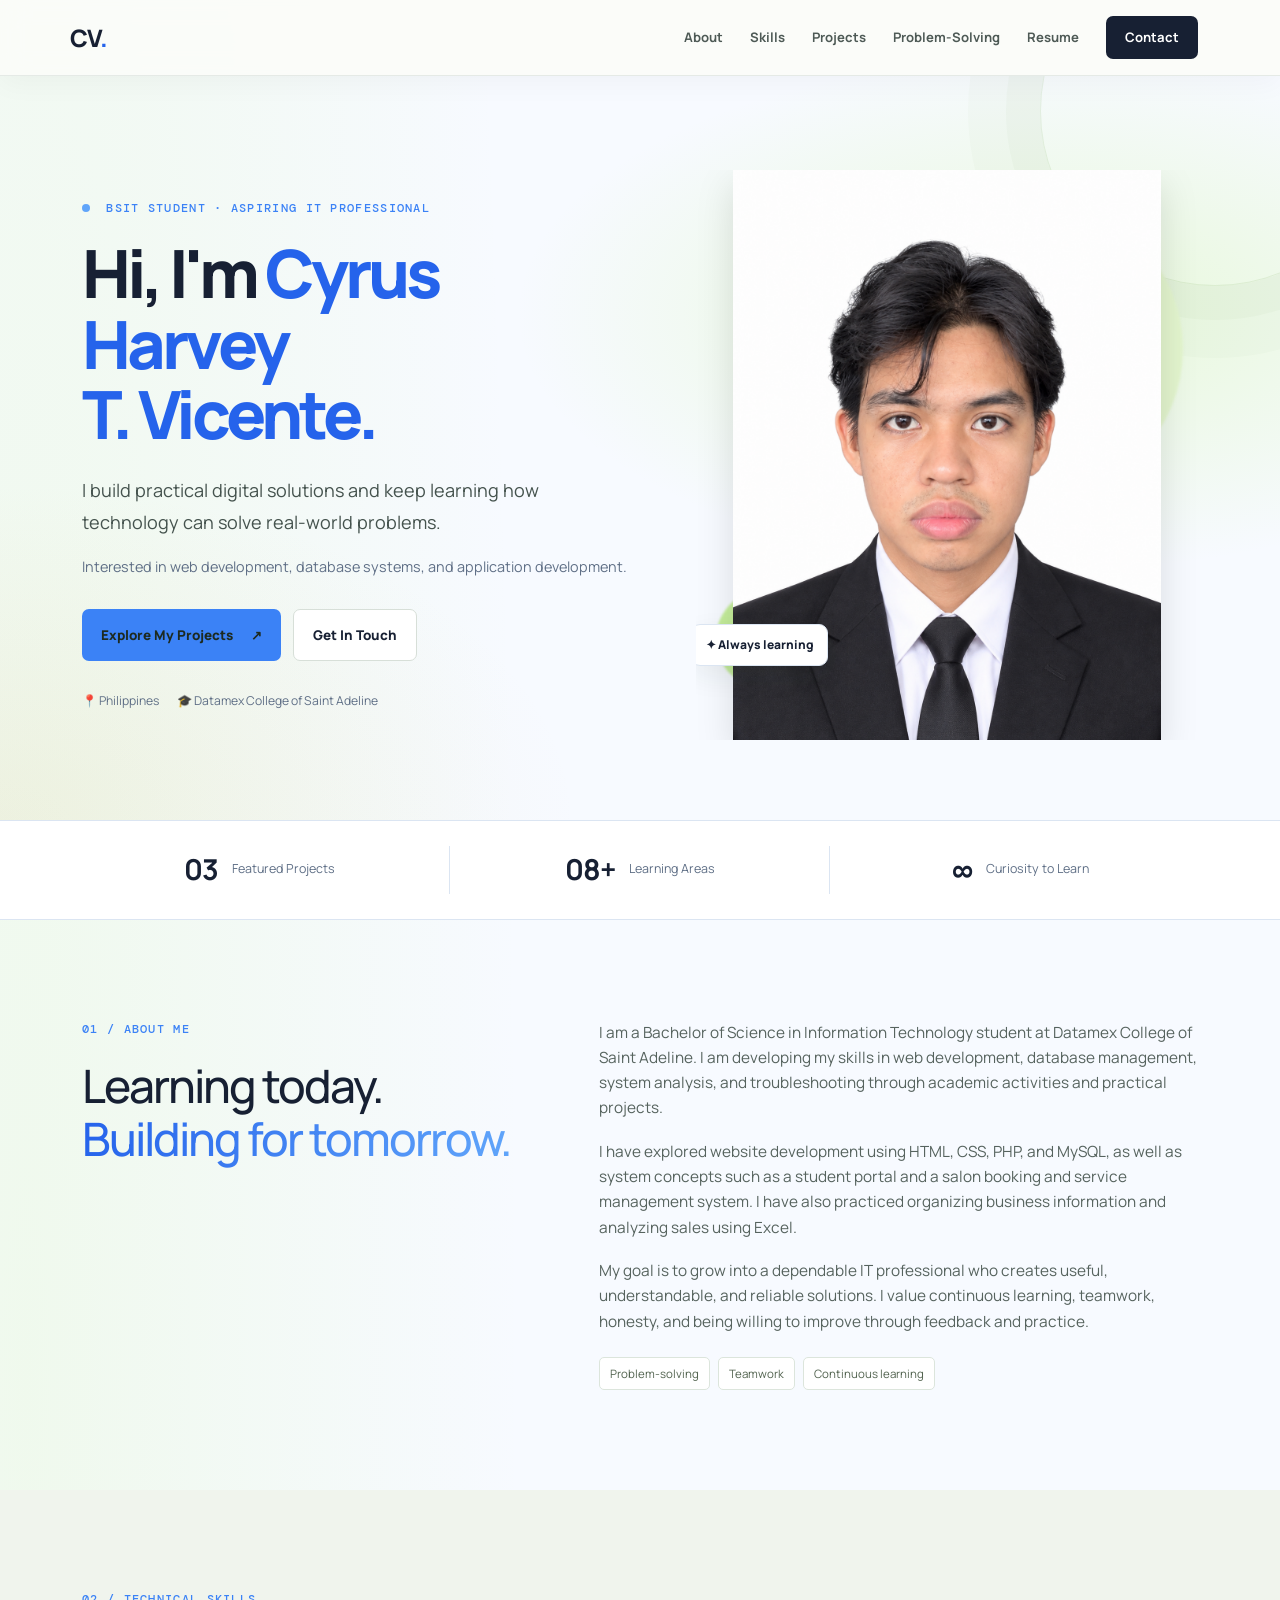
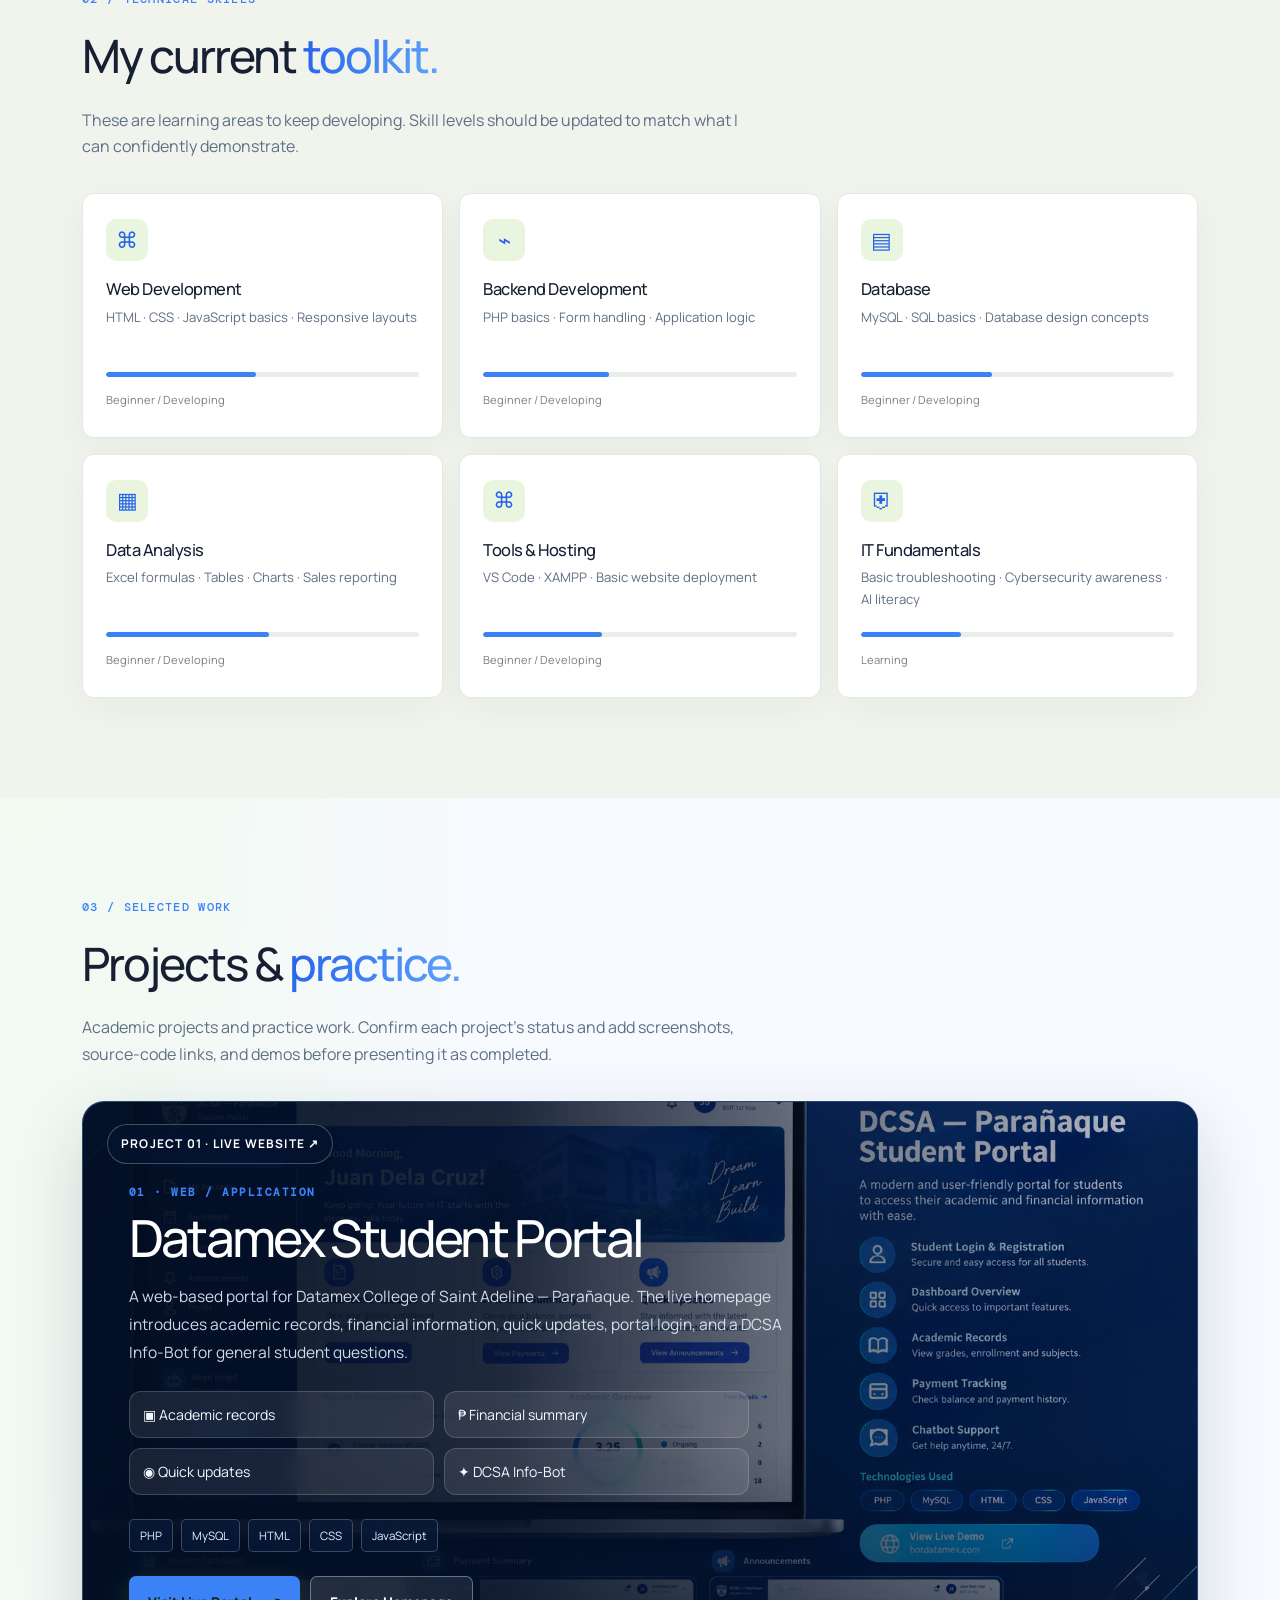
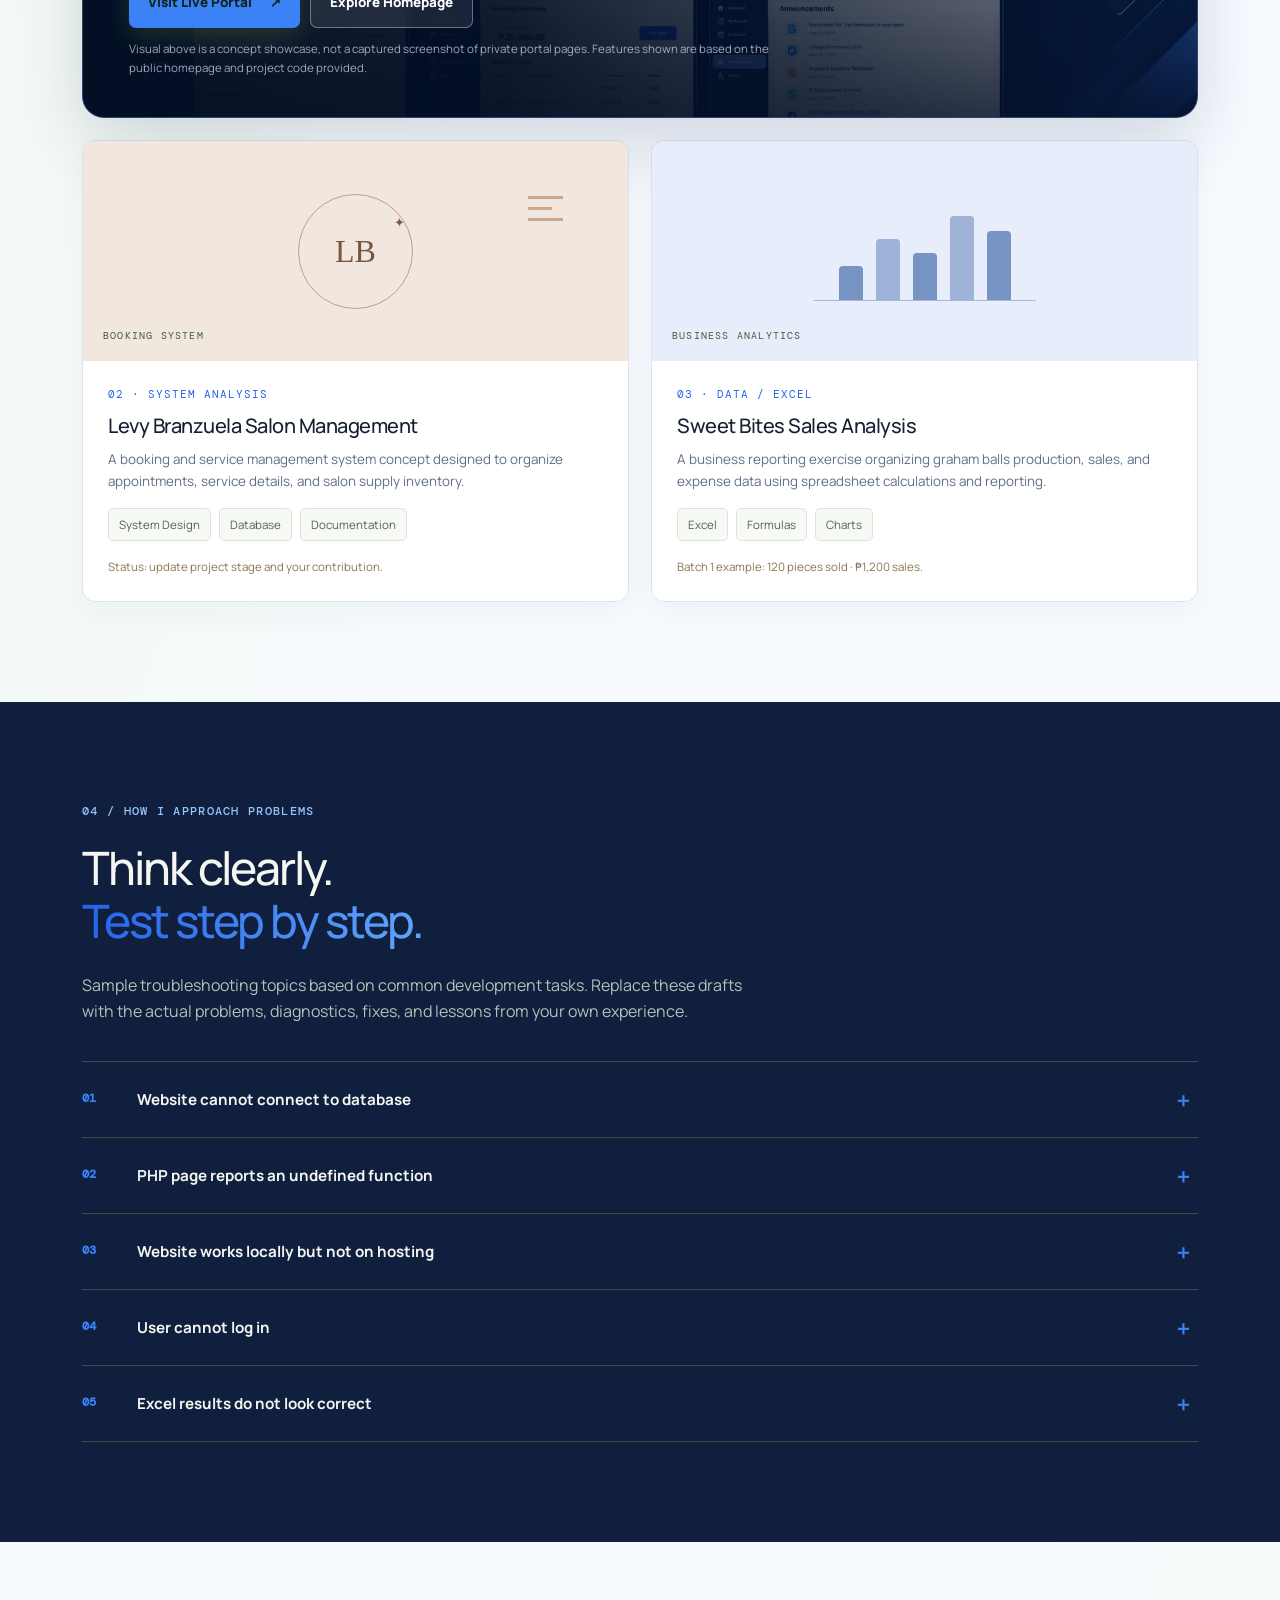
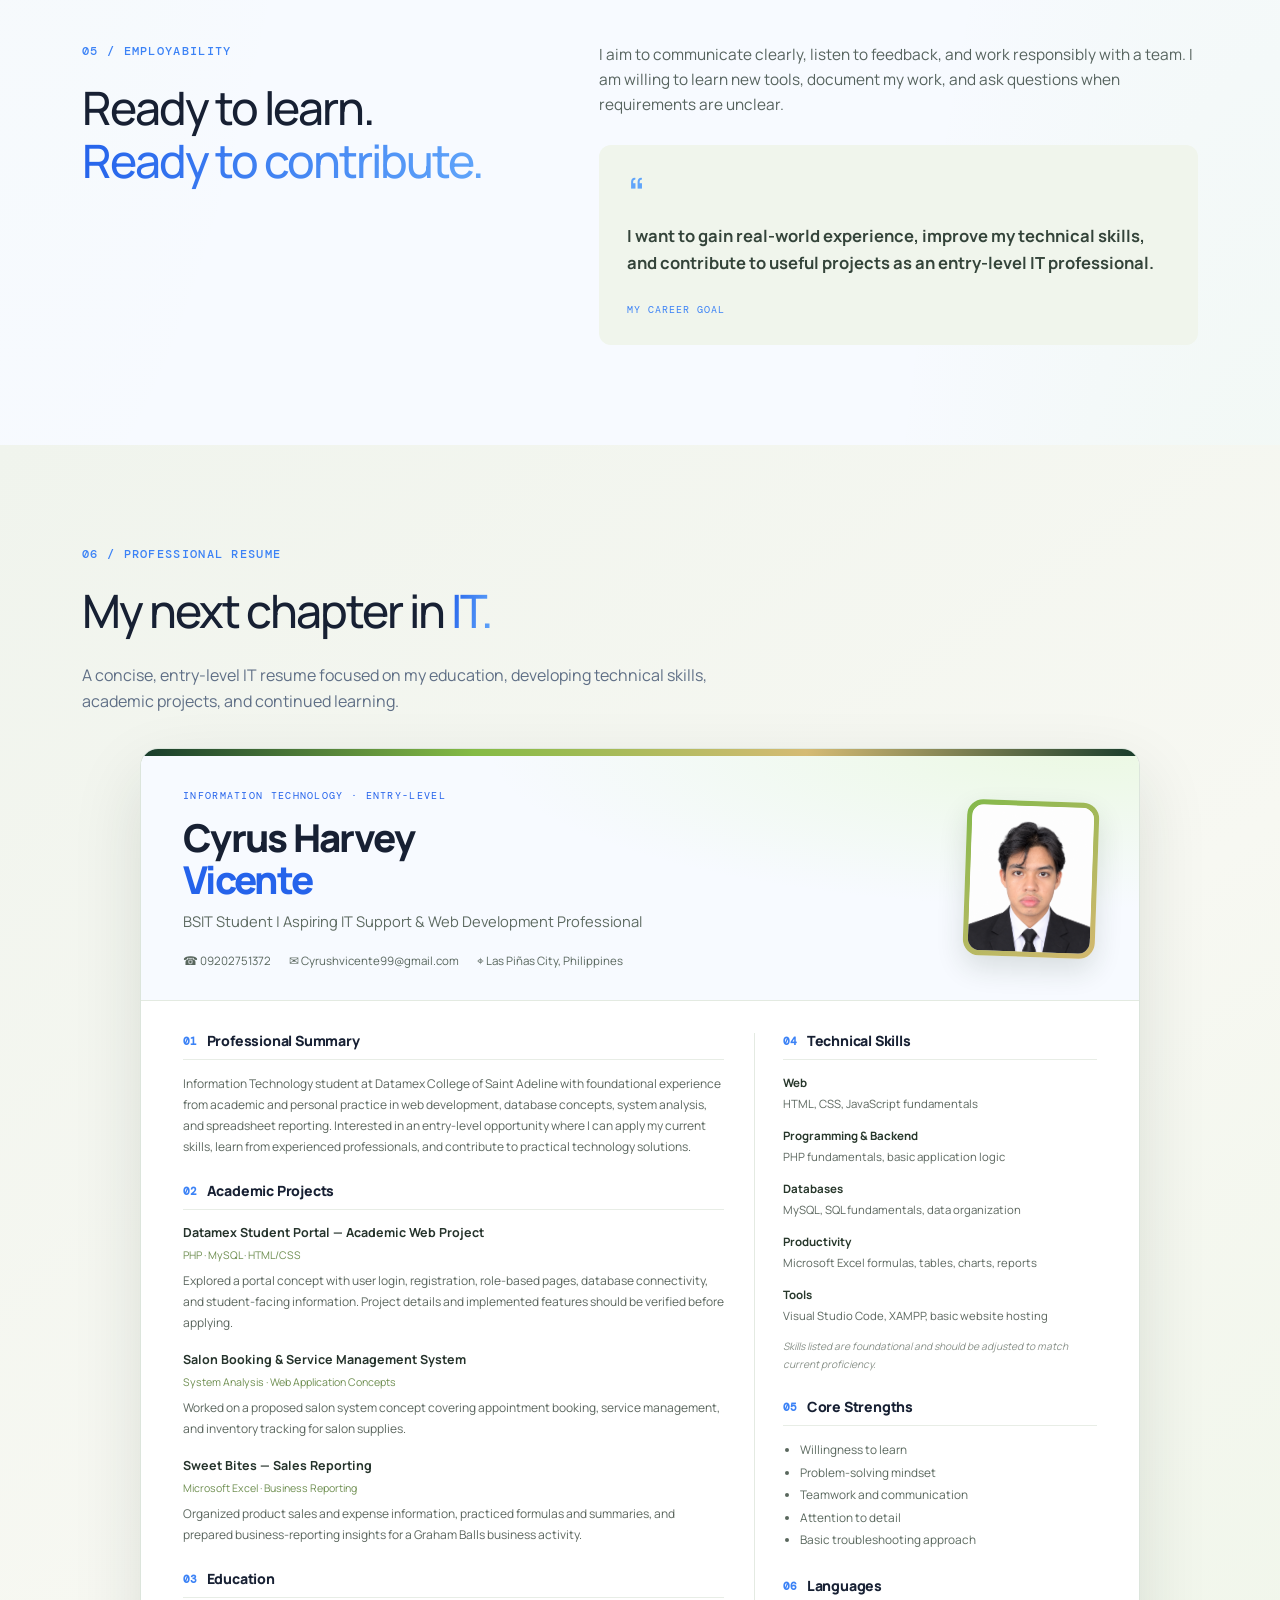
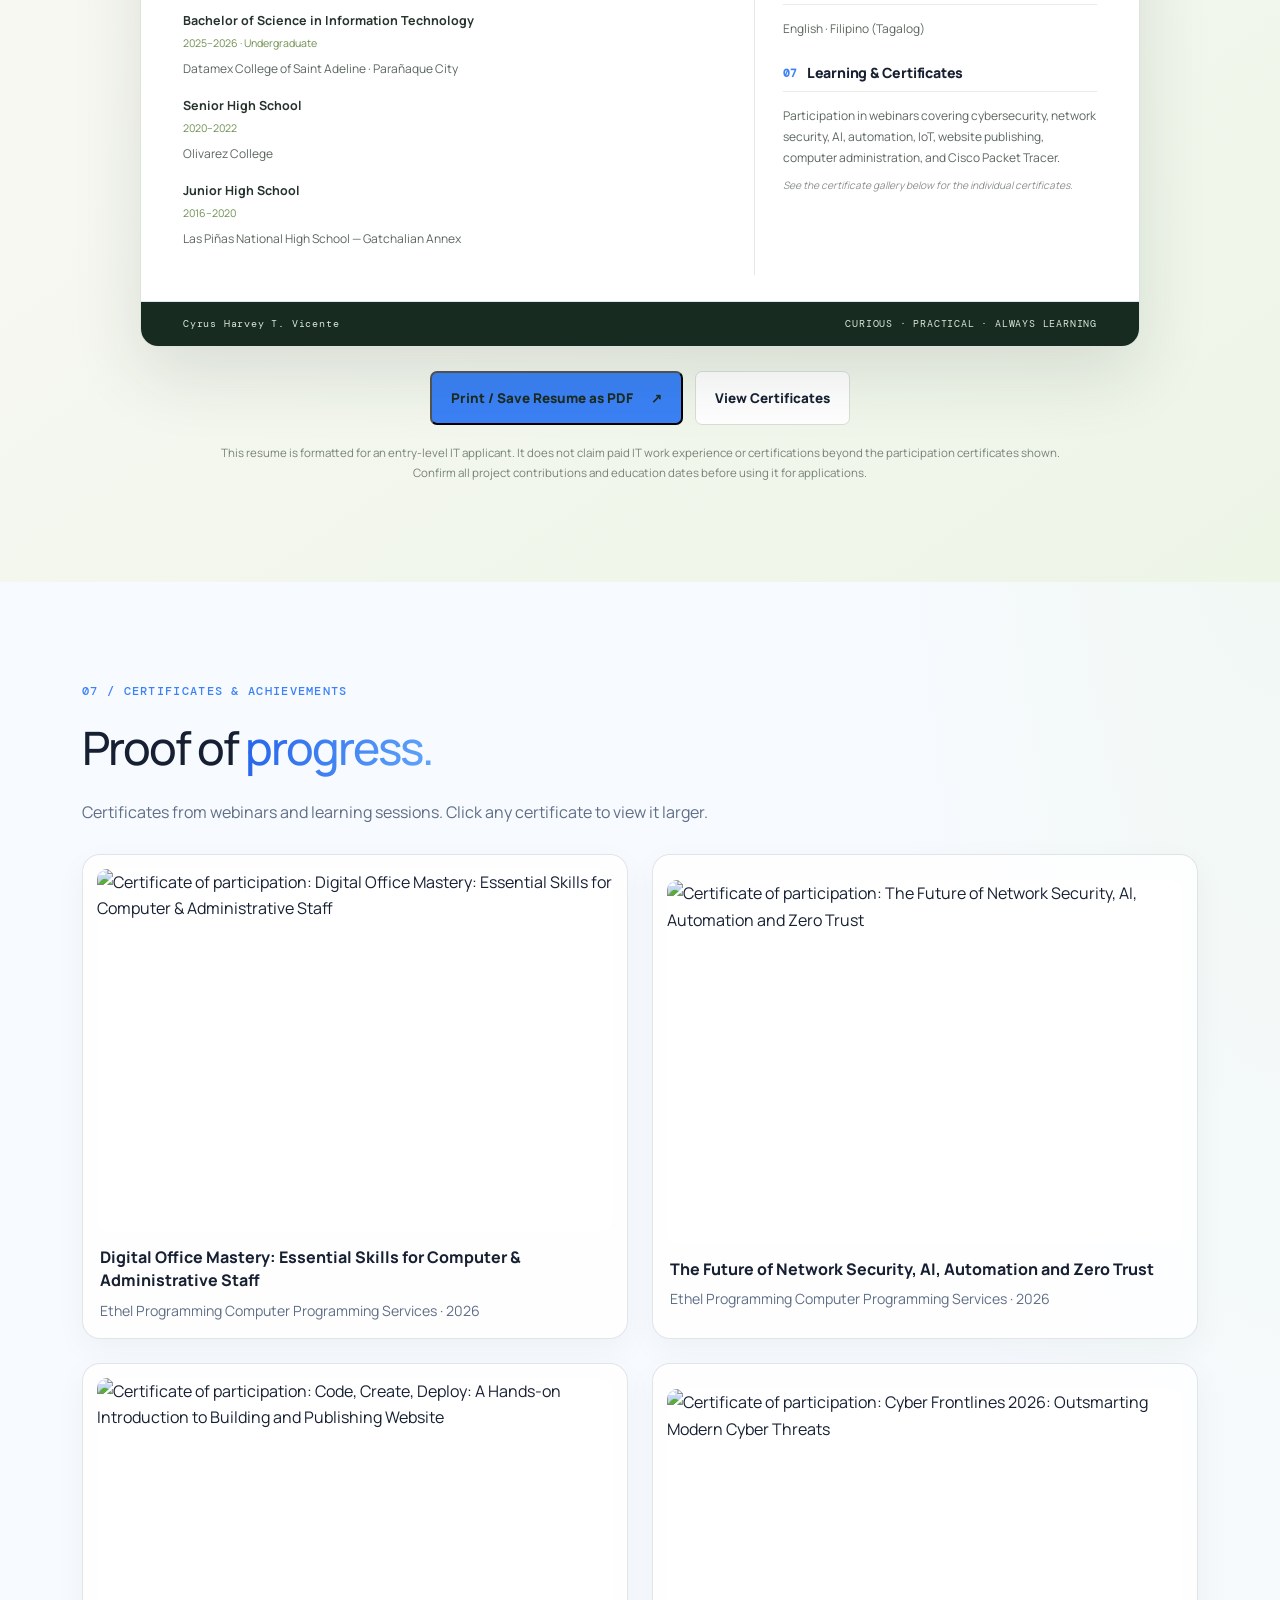
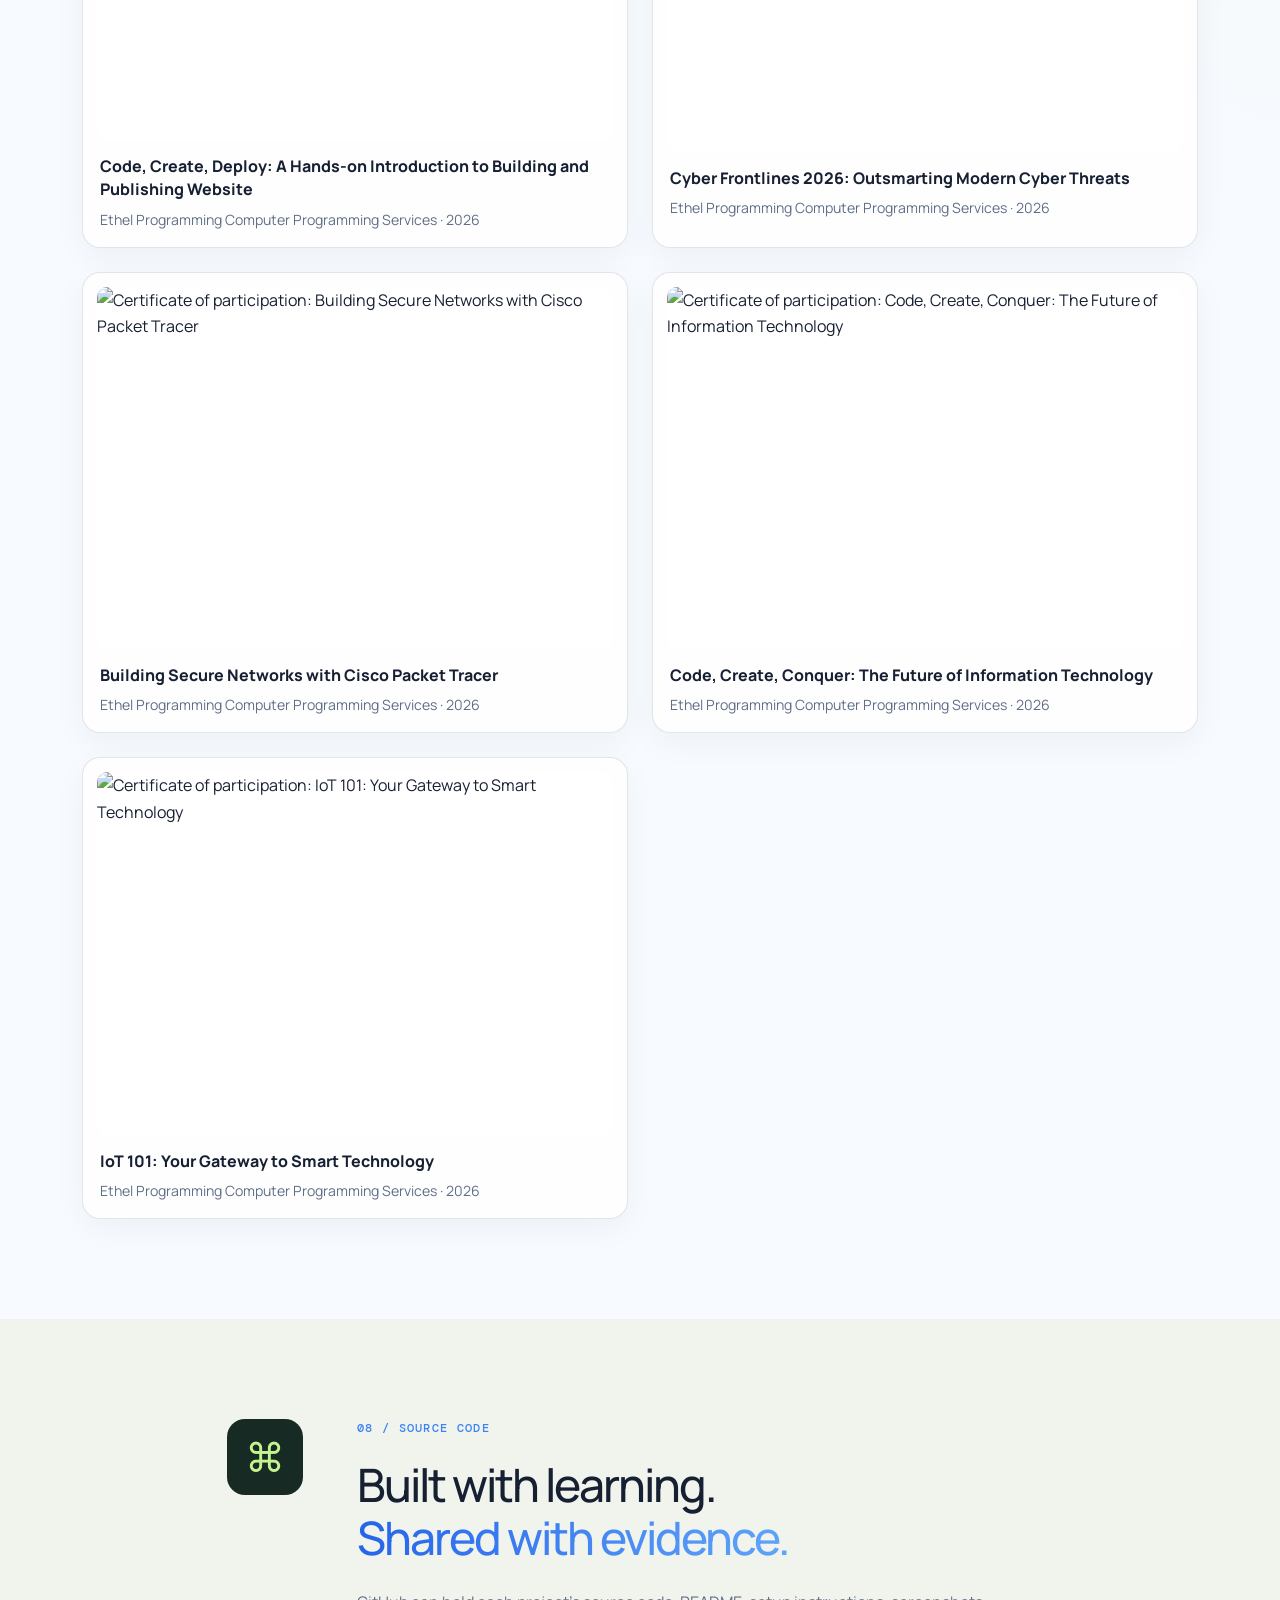
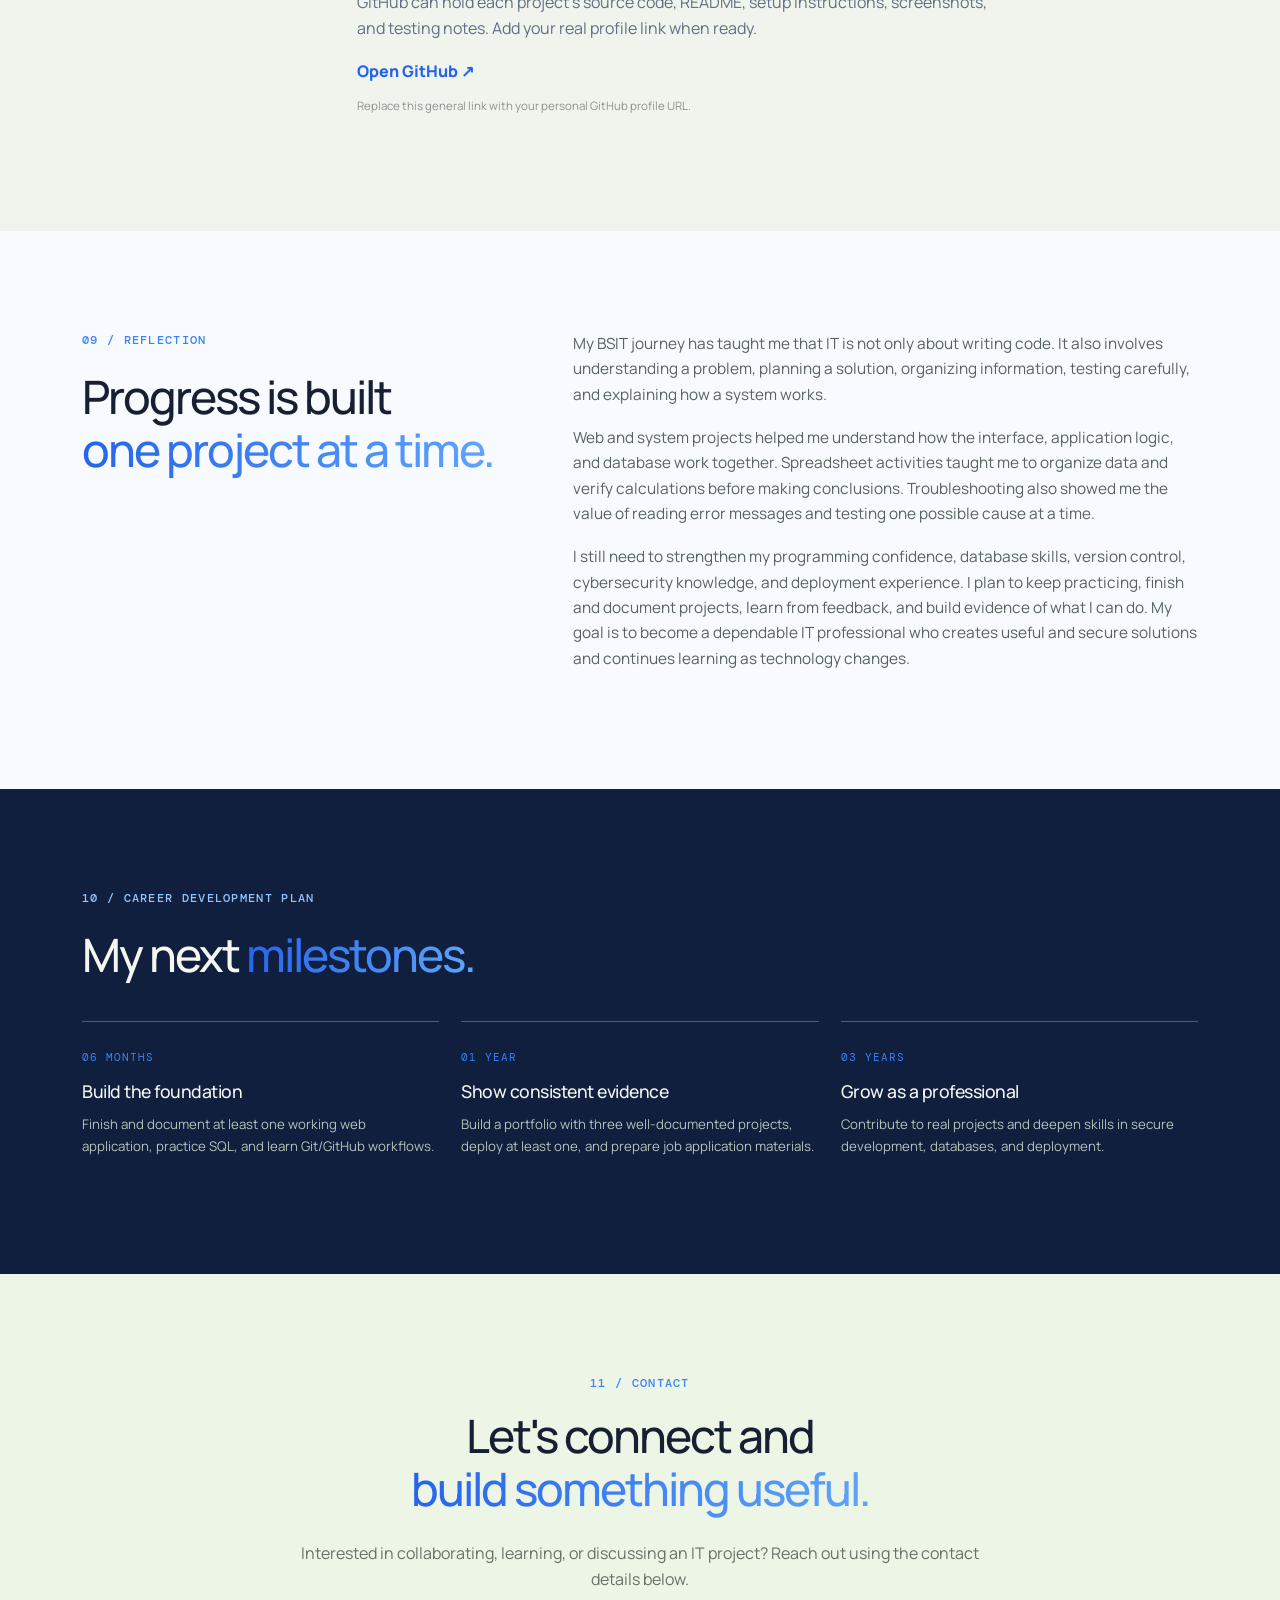
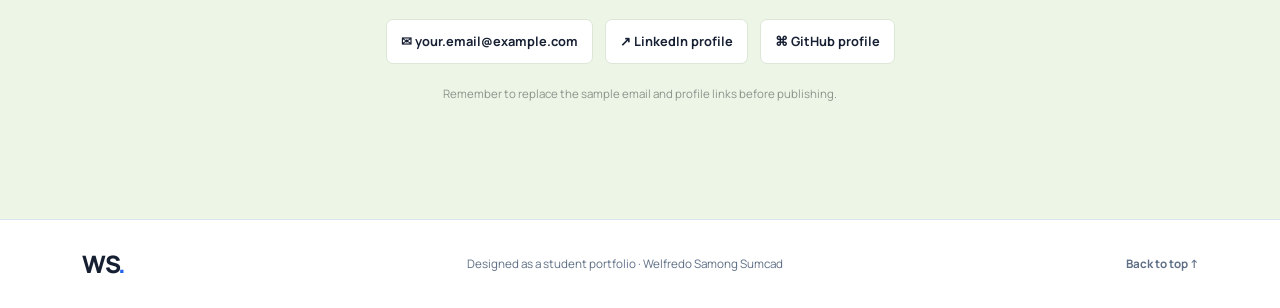
==== index.html @ ed6a7901 "Update index.html" ====
<!DOCTYPE html>
<html lang="en">
<head>
  <meta charset="UTF-8">
  <meta name="viewport" content="width=device-width, initial-scale=1.0">
  <meta name="description" content="Cyrus Harvey T. Vicente — BSIT Industry-Ready Professional Portfolio">
  <title>Cyrus Harvey T. Vicente | BSIT Portfolio</title>
  <link href="https://cdn.jsdelivr.net/npm/bootstrap@5.3.3/dist/css/bootstrap.min.css" rel="stylesheet" integrity="sha384-QWTKZyjpPEjISv5WaRU9OFeRpok6YctnYmDr5pNlyT2bRjXh0JMhjY6hW+ALEwIH" crossorigin="anonymous">
  <link rel="stylesheet" href="style.css">
  <style>
    .hero-art.profile-art { display:flex; align-items:flex-end; justify-content:center; overflow:hidden; }
    .hero-art.profile-art .code-card { display:none; }
    .hero-art.profile-art .profile-photo { position:relative; z-index:1; display:block; width:100%; height:100%; max-height:570px; object-fit:contain; object-position:center bottom; filter:drop-shadow(0 15px 18px rgba(0,0,0,.12)); }
    .hero-art.profile-art .tag-bottom { z-index:2; }
    @media print {
      body * { visibility:hidden !important; }
      #resume, #resume * { visibility:visible !important; }
      #resume { position:absolute; left:0; top:0; width:100%; padding:0 !important; background:white !important; }
      #resume > .container > .eyebrow, #resume > .container > h2, #resume > .container > .section-intro, .resume-actions, .resume-help { display:none !important; }
      .resume-document { border:0 !important; box-shadow:none !important; border-radius:0 !important; }
      .resume-heading, .resume-body { padding:18px 22px !important; }
      .resume-photo-frame { width:112px !important; height:132px !important; }
      .resume-block { break-inside:avoid; }
      @page { size:A4; margin:10mm; }
    }
  </style>

</head>
<body>
  <header class="site-header">
    <nav class="nav container" aria-label="Main navigation">
      <a class="brand" href="#home">CV<span>.</span></a>
      <button class="menu-toggle" id="menuToggle" aria-label="Toggle navigation" aria-expanded="false">☰</button>
      <div class="nav-links" id="navLinks">
        <a href="#about">About</a><a href="#skills">Skills</a><a href="#projects">Projects</a>
        <a href="#problem-solving">Problem-Solving</a><a href="#resume">Resume</a><a href="#contact" class="nav-cta">Contact</a>
      </div>
    </nav>
  </header>

  <main>
    <section class="hero section" id="home">
      <div class="container hero-grid">
        <div class="hero-copy">
          <p class="eyebrow"><span class="status-dot"></span> BSIT STUDENT · ASPIRING IT PROFESSIONAL</p>
          <h1>Hi, I'm <span>Cyrus Harvey<br>T. Vicente.</span></h1>
          <p class="hero-lead">I build practical digital solutions and keep learning how technology can solve real-world problems.</p>
          <p class="hero-note">Interested in web development, database systems, and application development.</p>
          <div class="hero-actions">
            <a class="button primary" href="#projects">Explore My Projects <span>↗</span></a>
            <a class="button secondary" href="#contact">Get In Touch</a>
          </div>
          <div class="hero-meta"><span>📍 Philippines</span><span>🎓 Datamex College of Saint Adeline</span></div>
        </div>
        <div class="hero-art profile-art" aria-label="Photo of Cyrus Harvey T. Vicente">
          <div class="orb orb-one"></div><div class="orb orb-two"></div>
          <img src="Cyrus.png" alt="Cyrus Harvey T. Vicente" class="profile-photo">
          <div class="floating-tag tag-bottom">✦ Always learning</div>
        </div>
      </div>
    </section>

    <section class="quick-stats">
      <div class="container stats-grid">
        <div><strong>03</strong><span>Featured Projects</span></div>
        <div><strong>08+</strong><span>Learning Areas</span></div>
        <div><strong>∞</strong><span>Curiosity to Learn</span></div>
      </div>
    </section>

    <section class="section" id="about">
      <div class="container two-col">
        <div><p class="eyebrow">01 / ABOUT ME</p><h2>Learning today.<br><span>Building for tomorrow.</span></h2></div>
        <div class="prose">
          <p>I am a Bachelor of Science in Information Technology student at Datamex College of Saint Adeline. I am developing my skills in web development, database management, system analysis, and troubleshooting through academic activities and practical projects.</p>
          <p>I have explored website development using HTML, CSS, PHP, and MySQL, as well as system concepts such as a student portal and a salon booking and service management system. I have also practiced organizing business information and analyzing sales using Excel.</p>
          <p>My goal is to grow into a dependable IT professional who creates useful, understandable, and reliable solutions. I value continuous learning, teamwork, honesty, and being willing to improve through feedback and practice.</p>
          <div class="value-tags"><span>Problem-solving</span><span>Teamwork</span><span>Continuous learning</span></div>
        </div>
      </div>
    </section>

    <section class="section section-muted" id="skills">
      <div class="container">
        <p class="eyebrow">02 / TECHNICAL SKILLS</p><h2>My current <span>toolkit.</span></h2>
        <p class="section-intro">These are learning areas to keep developing. Skill levels should be updated to match what I can confidently demonstrate.</p>
        <div class="skills-grid">
          <article class="skill-card"><div class="skill-icon">⌘</div><h3>Web Development</h3><p>HTML · CSS · JavaScript basics · Responsive layouts</p><div class="skill-level"><span style="width:48%"></span></div><small>Beginner / Developing</small></article>
          <article class="skill-card"><div class="skill-icon">⌁</div><h3>Backend Development</h3><p>PHP basics · Form handling · Application logic</p><div class="skill-level"><span style="width:40%"></span></div><small>Beginner / Developing</small></article>
          <article class="skill-card"><div class="skill-icon">▤</div><h3>Database</h3><p>MySQL · SQL basics · Database design concepts</p><div class="skill-level"><span style="width:42%"></span></div><small>Beginner / Developing</small></article>
          <article class="skill-card"><div class="skill-icon">▦</div><h3>Data Analysis</h3><p>Excel formulas · Tables · Charts · Sales reporting</p><div class="skill-level"><span style="width:52%"></span></div><small>Beginner / Developing</small></article>
          <article class="skill-card"><div class="skill-icon">⌘</div><h3>Tools & Hosting</h3><p>VS Code · XAMPP · Basic website deployment</p><div class="skill-level"><span style="width:38%"></span></div><small>Beginner / Developing</small></article>
          <article class="skill-card"><div class="skill-icon">⛨</div><h3>IT Fundamentals</h3><p>Basic troubleshooting · Cybersecurity awareness · AI literacy</p><div class="skill-level"><span style="width:32%"></span></div><small>Learning</small></article>
        </div>
      </div>
    </section>

    <section class="section" id="projects">
      <div class="container">
        <p class="eyebrow">03 / SELECTED WORK</p><h2>Projects & <span>practice.</span></h2>
        <p class="section-intro">Academic projects and practice work. Confirm each project's status and add screenshots, source-code links, and demos before presenting it as completed.</p>
        <div class="projects-grid">
          <article class="project-card project-featured project-portal-showcase">
            <a class="portal-showcase-image" href="https://botdatamex.com/" target="_blank" rel="noopener" aria-label="Open the live Datamex student portal"><img src="student-portal-showcase.png" alt="Illustrative visual showcase of the DCSA Parañaque Student Portal dashboard and its academic, financial, announcement, and chatbot features"><span class="portal-image-badge">PROJECT 01 · LIVE WEBSITE ↗</span></a>
            <div class="project-content"><div class="project-type">01 · WEB / APPLICATION</div><h3>Datamex Student Portal</h3><p>A web-based portal for Datamex College of Saint Adeline — Parañaque. The live homepage introduces academic records, financial information, quick updates, portal login, and a DCSA Info-Bot for general student questions.</p><div class="portal-feature-list"><span>▣ Academic records</span><span>₱ Financial summary</span><span>◉ Quick updates</span><span>✦ DCSA Info-Bot</span></div><div class="tech-tags"><span>PHP</span><span>MySQL</span><span>HTML</span><span>CSS</span><span>JavaScript</span></div><div class="portal-actions"><a class="button primary" href="https://botdatamex.com/">Visit Live Portal <span>↗</span></a><a class="button secondary" href="https://botdatamex.com/" target="_blank" rel="noopener">Explore Homepage</a></div><p class="project-status">Visual above is a concept showcase, not a captured screenshot of private portal pages. Features shown are based on the public homepage and project code provided.</p></div>
          </article>
          <article class="project-card">
            <div class="project-visual visual-salon"><div class="salon-circle">LB<span>✦</span></div><div class="salon-lines"><i></i><i></i><i></i></div><span class="visual-label">BOOKING SYSTEM</span></div>
            <div class="project-content"><div class="project-type">02 · SYSTEM ANALYSIS</div><h3>Levy Branzuela Salon Management</h3><p>A booking and service management system concept designed to organize appointments, service details, and salon supply inventory.</p><div class="tech-tags"><span>System Design</span><span>Database</span><span>Documentation</span></div><p class="project-status">Status: update project stage and your contribution.</p></div>
          </article>
          <article class="project-card">
            <div class="project-visual visual-sales"><div class="chart-bars"><i style="height:35%"></i><i style="height:62%"></i><i style="height:48%"></i><i style="height:85%"></i><i style="height:70%"></i></div><span class="visual-label">BUSINESS ANALYTICS</span></div>
            <div class="project-content"><div class="project-type">03 · DATA / EXCEL</div><h3>Sweet Bites Sales Analysis</h3><p>A business reporting exercise organizing graham balls production, sales, and expense data using spreadsheet calculations and reporting.</p><div class="tech-tags"><span>Excel</span><span>Formulas</span><span>Charts</span></div><p class="project-status">Batch 1 example: 120 pieces sold · ₱1,200 sales.</p></div>
          </article>
        </div>
      </div>
    </section>

    <section class="section section-dark" id="problem-solving">
      <div class="container">
        <p class="eyebrow">04 / HOW I APPROACH PROBLEMS</p><h2>Think clearly.<br><span>Test step by step.</span></h2>
        <p class="section-intro">Sample troubleshooting topics based on common development tasks. Replace these drafts with the actual problems, diagnostics, fixes, and lessons from your own experience.</p>
        <div class="cases">
          <details><summary><span>01</span> Website cannot connect to database <b>＋</b></summary><div class="case-body"><p><strong>Possible causes:</strong> MySQL service is stopped or connection details are incorrect.</p><p><strong>Diagnostic approach:</strong> Check service status, database name, credentials, host, and error logs.</p><p><strong>Lesson:</strong> Verify configuration and test the connection before changing unrelated code.</p></div></details>
          <details><summary><span>02</span> PHP page reports an undefined function <b>＋</b></summary><div class="case-body"><p><strong>Possible causes:</strong> Missing function definition, incorrect spelling, or an include file that was not loaded.</p><p><strong>Diagnostic approach:</strong> Search for the function and inspect include/require paths and load order.</p><p><strong>Lesson:</strong> Read the error carefully and isolate the smallest failing part.</p></div></details>
          <details><summary><span>03</span> Website works locally but not on hosting <b>＋</b></summary><div class="case-body"><p><strong>Possible causes:</strong> File paths, case-sensitive filenames, missing files, or hosting database settings.</p><p><strong>Diagnostic approach:</strong> Compare local and hosted configuration and inspect available error logs.</p><p><strong>Lesson:</strong> Test the deployed version and document configuration differences.</p></div></details>
          <details><summary><span>04</span> User cannot log in <b>＋</b></summary><div class="case-body"><p><strong>Possible causes:</strong> Validation errors, incorrect credentials, or an authentication/database issue.</p><p><strong>Diagnostic approach:</strong> Test valid and invalid inputs and review server-side validation without exposing passwords.</p><p><strong>Lesson:</strong> Authentication must be tested securely, not just visually.</p></div></details>
          <details><summary><span>05</span> Excel results do not look correct <b>＋</b></summary><div class="case-body"><p><strong>Possible causes:</strong> Incorrect formula ranges, duplicate rows, or numbers stored as text.</p><p><strong>Diagnostic approach:</strong> Inspect the data, verify formula ranges, and compare sample results manually.</p><p><strong>Lesson:</strong> Clean data and independently verify important calculations.</p></div></details>
        </div>
      </div>
    </section>

    <section class="section" id="employability">
      <div class="container two-col">
        <div><p class="eyebrow">05 / EMPLOYABILITY</p><h2>Ready to learn.<br><span>Ready to contribute.</span></h2></div>
        <div class="prose"><p>I aim to communicate clearly, listen to feedback, and work responsibly with a team. I am willing to learn new tools, document my work, and ask questions when requirements are unclear.</p><div class="interview-card"><span class="quote-mark">“</span><p>I want to gain real-world experience, improve my technical skills, and contribute to useful projects as an entry-level IT professional.</p><small>MY CAREER GOAL</small></div></div>
      </div>
    </section>

    <section class="section section-muted resume-section" id="resume">
      <div class="container">
        <p class="eyebrow">06 / PROFESSIONAL RESUME</p>
        <h2>My next chapter in <span>IT.</span></h2>
        <p class="section-intro">A concise, entry-level IT resume focused on my education, developing technical skills, academic projects, and continued learning.</p>
        <article class="resume-document">
          <header class="resume-heading">
            <div class="resume-identity">
              <p class="resume-kicker">INFORMATION TECHNOLOGY · ENTRY-LEVEL</p>
              <h3>Cyrus Harvey <span>Vicente</span></h3>
              <p class="resume-role">BSIT Student | Aspiring IT Support & Web Development Professional</p>
              <div class="resume-contact"><span>☎ 09202751372</span><span>✉ Cyrushvicente99@gmail.com</span><span>⌖ Las Piñas City, Philippines</span></div>
            </div>
            <div class="resume-photo-frame"><img src="Cyrus.png" alt="Professional portrait of Cyrus Harvey T. Vicente"></div>
          </header>
          <div class="resume-body">
            <div class="resume-main-column">
              <section class="resume-block"><h4><span>01</span> Professional Summary</h4><p>Information Technology student at Datamex College of Saint Adeline with foundational experience from academic and personal practice in web development, database concepts, system analysis, and spreadsheet reporting. Interested in an entry-level opportunity where I can apply my current skills, learn from experienced professionals, and contribute to practical technology solutions.</p></section>
              <section class="resume-block"><h4><span>02</span> Academic Projects</h4>
                <div class="resume-item"><div class="resume-item-top"><strong>Datamex Student Portal — Academic Web Project</strong><small>PHP · MySQL · HTML/CSS</small></div><p>Explored a portal concept with user login, registration, role-based pages, database connectivity, and student-facing information. Project details and implemented features should be verified before applying.</p></div>
                <div class="resume-item"><div class="resume-item-top"><strong>Salon Booking & Service Management System</strong><small>System Analysis · Web Application Concepts</small></div><p>Worked on a proposed salon system concept covering appointment booking, service management, and inventory tracking for salon supplies.</p></div>
                <div class="resume-item"><div class="resume-item-top"><strong>Sweet Bites — Sales Reporting</strong><small>Microsoft Excel · Business Reporting</small></div><p>Organized product sales and expense information, practiced formulas and summaries, and prepared business-reporting insights for a Graham Balls business activity.</p></div>
              </section>
              <section class="resume-block"><h4><span>03</span> Education</h4>
                <div class="resume-item"><div class="resume-item-top"><strong>Bachelor of Science in Information Technology</strong><small>2025–2026 · Undergraduate</small></div><p>Datamex College of Saint Adeline · Parañaque City</p></div>
                <div class="resume-item"><div class="resume-item-top"><strong>Senior High School</strong><small>2020–2022</small></div><p>Olivarez College</p></div>
                <div class="resume-item"><div class="resume-item-top"><strong>Junior High School</strong><small>2016–2020</small></div><p>Las Piñas National High School — Gatchalian Annex</p></div>
              </section>
            </div>
            <aside class="resume-side-column">
              <section class="resume-block"><h4><span>04</span> Technical Skills</h4><div class="resume-skill"><strong>Web</strong><p>HTML, CSS, JavaScript fundamentals</p></div><div class="resume-skill"><strong>Programming & Backend</strong><p>PHP fundamentals, basic application logic</p></div><div class="resume-skill"><strong>Databases</strong><p>MySQL, SQL fundamentals, data organization</p></div><div class="resume-skill"><strong>Productivity</strong><p>Microsoft Excel formulas, tables, charts, reports</p></div><div class="resume-skill"><strong>Tools</strong><p>Visual Studio Code, XAMPP, basic website hosting</p></div><p class="resume-disclaimer">Skills listed are foundational and should be adjusted to match current proficiency.</p></section>
              <section class="resume-block"><h4><span>05</span> Core Strengths</h4><ul class="resume-list-bullets"><li>Willingness to learn</li><li>Problem-solving mindset</li><li>Teamwork and communication</li><li>Attention to detail</li><li>Basic troubleshooting approach</li></ul></section>
              <section class="resume-block"><h4><span>06</span> Languages</h4><p>English · Filipino (Tagalog)</p></section>
              <section class="resume-block"><h4><span>07</span> Learning & Certificates</h4><p>Participation in webinars covering cybersecurity, network security, AI, automation, IoT, website publishing, computer administration, and Cisco Packet Tracer.</p><p class="resume-disclaimer">See the certificate gallery below for the individual certificates.</p></section>
            </aside>
          </div>
          <footer class="resume-footer"><span>Cyrus Harvey T. Vicente</span><span>CURIOUS · PRACTICAL · ALWAYS LEARNING</span></footer>
        </article>
        <div class="resume-actions"><button class="button primary resume-print" type="button" onclick="window.print()">Print / Save Resume as PDF <span>↗</span></button><a class="button secondary" href="#certificates">View Certificates</a></div>
        <p class="resume-help">This resume is formatted for an entry-level IT applicant. It does not claim paid IT work experience or certifications beyond the participation certificates shown. Confirm all project contributions and education dates before using it for applications.</p>
      </div>
    </section>

    <section class="section" id="certificates">
      <div class="container"><p class="eyebrow">07 / CERTIFICATES & ACHIEVEMENTS</p><h2>Proof of <span>progress.</span></h2><p class="certificate-intro">Certificates from webinars and learning sessions. Click any certificate to view it larger.</p>
        <div class="certificate-grid">
          <button class="certificate-card" type="button" data-certificate="certificates/certificate.png" aria-label="View certificate: Digital Office Mastery: Essential Skills for Computer & Administrative Staff">
            <span class="certificate-image-wrap"><img src="certificate" alt="Certificate of participation: Digital Office Mastery: Essential Skills for Computer & Administrative Staff" loading="lazy"><span class="certificate-zoom">⤢ Click to enlarge</span></span>
            <span class="certificate-title">Digital Office Mastery: Essential Skills for Computer & Administrative Staff</span><span class="certificate-org">Ethel Programming Computer Programming Services · 2026</span>
          </button>
          <button class="certificate-card" type="button" data-certificate="certificates/certificate 1.png" aria-label="View certificate: The Future of Network Security, AI, Automation and Zero Trust">
            <span class="certificate-image-wrap"><img src="certificate 1" alt="Certificate of participation: The Future of Network Security, AI, Automation and Zero Trust" loading="lazy"><span class="certificate-zoom">⤢ Click to enlarge</span></span>
            <span class="certificate-title">The Future of Network Security, AI, Automation and Zero Trust</span><span class="certificate-org">Ethel Programming Computer Programming Services · 2026</span>
          </button>
          <button class="certificate-card" type="button" data-certificate="certificates/certificate 2.png" aria-label="View certificate: Code, Create, Deploy: A Hands-on Introduction to Building and Publishing Website">
            <span class="certificate-image-wrap"><img src="certificate 2" alt="Certificate of participation: Code, Create, Deploy: A Hands-on Introduction to Building and Publishing Website" loading="lazy"><span class="certificate-zoom">⤢ Click to enlarge</span></span>
            <span class="certificate-title">Code, Create, Deploy: A Hands-on Introduction to Building and Publishing Website</span><span class="certificate-org">Ethel Programming Computer Programming Services · 2026</span>
          </button>
          <button class="certificate-card" type="button" data-certificate="certificates/certificate 3.png" aria-label="View certificate: Cyber Frontlines 2026: Outsmarting Modern Cyber Threats">
            <span class="certificate-image-wrap"><img src="certificate 3" alt="Certificate of participation: Cyber Frontlines 2026: Outsmarting Modern Cyber Threats" loading="lazy"><span class="certificate-zoom">⤢ Click to enlarge</span></span>
            <span class="certificate-title">Cyber Frontlines 2026: Outsmarting Modern Cyber Threats</span><span class="certificate-org">Ethel Programming Computer Programming Services · 2026</span>
          </button>
          <button class="certificate-card" type="button" data-certificate="certificates/certificate 4.png" aria-label="View certificate: Building Secure Networks with Cisco Packet Tracer">
            <span class="certificate-image-wrap"><img src="certificate 4" alt="Certificate of participation: Building Secure Networks with Cisco Packet Tracer" loading="lazy"><span class="certificate-zoom">⤢ Click to enlarge</span></span>
            <span class="certificate-title">Building Secure Networks with Cisco Packet Tracer</span><span class="certificate-org">Ethel Programming Computer Programming Services · 2026</span>
          </button>
          <button class="certificate-card" type="button" data-certificate="certificates/certificate-6.png" aria-label="View certificate: Code, Create, Conquer: The Future of Information Technology">
            <span class="certificate-image-wrap"><img src="certificates/certificate-6.png" alt="Certificate of participation: Code, Create, Conquer: The Future of Information Technology" loading="lazy"><span class="certificate-zoom">⤢ Click to enlarge</span></span>
            <span class="certificate-title">Code, Create, Conquer: The Future of Information Technology</span><span class="certificate-org">Ethel Programming Computer Programming Services · 2026</span>
          </button>
          <button class="certificate-card" type="button" data-certificate="certificates/certificate-7.png" aria-label="View certificate: IoT 101: Your Gateway to Smart Technology">
            <span class="certificate-image-wrap"><img src="certificates/certificate-7.png" alt="Certificate of participation: IoT 101: Your Gateway to Smart Technology" loading="lazy"><span class="certificate-zoom">⤢ Click to enlarge</span></span>
            <span class="certificate-title">IoT 101: Your Gateway to Smart Technology</span><span class="certificate-org">Ethel Programming Computer Programming Services · 2026</span>
          </button>
        </div></div>
    </section>

    <section class="section section-muted" id="github">
      <div class="container github-panel"><div class="github-mark">⌘</div><div><p class="eyebrow">08 / SOURCE CODE</p><h2>Built with learning.<br><span>Shared with evidence.</span></h2><p>GitHub can hold each project's source code, README, setup instructions, screenshots, and testing notes. Add your real profile link when ready.</p><a class="text-link" href="https://github.com/" target="_blank" rel="noopener">Open GitHub ↗</a><p class="placeholder-note">Replace this general link with your personal GitHub profile URL.</p></div></div>
    </section>

    <section class="section" id="reflection">
      <div class="container reflection-layout"><div><p class="eyebrow">09 / REFLECTION</p><h2>Progress is built<br><span>one project at a time.</span></h2></div><div class="prose"><p>My BSIT journey has taught me that IT is not only about writing code. It also involves understanding a problem, planning a solution, organizing information, testing carefully, and explaining how a system works.</p><p>Web and system projects helped me understand how the interface, application logic, and database work together. Spreadsheet activities taught me to organize data and verify calculations before making conclusions. Troubleshooting also showed me the value of reading error messages and testing one possible cause at a time.</p><p>I still need to strengthen my programming confidence, database skills, version control, cybersecurity knowledge, and deployment experience. I plan to keep practicing, finish and document projects, learn from feedback, and build evidence of what I can do. My goal is to become a dependable IT professional who creates useful and secure solutions and continues learning as technology changes.</p></div></div>
    </section>

    <section class="section section-dark career" id="career">
      <div class="container"><p class="eyebrow">10 / CAREER DEVELOPMENT PLAN</p><h2>My next <span>milestones.</span></h2><div class="timeline"><div><span>06 MONTHS</span><h3>Build the foundation</h3><p>Finish and document at least one working web application, practice SQL, and learn Git/GitHub workflows.</p></div><div><span>01 YEAR</span><h3>Show consistent evidence</h3><p>Build a portfolio with three well-documented projects, deploy at least one, and prepare job application materials.</p></div><div><span>03 YEARS</span><h3>Grow as a professional</h3><p>Contribute to real projects and deepen skills in secure development, databases, and deployment.</p></div></div></div>
    </section>

    <section class="section contact-section" id="contact">
      <div class="container contact-box"><p class="eyebrow">11 / CONTACT</p><h2>Let's connect and<br><span>build something useful.</span></h2><p>Interested in collaborating, learning, or discussing an IT project? Reach out using the contact details below.</p><div class="contact-links"><a href="mailto:your.email@example.com">✉ your.email@example.com</a><a href="https://www.linkedin.com/" target="_blank" rel="noopener">↗ LinkedIn profile</a><a href="https://github.com/" target="_blank" rel="noopener">⌘ GitHub profile</a></div><p class="placeholder-note">Remember to replace the sample email and profile links before publishing.</p></div>
    </section>
  </main>
  <footer><div class="container footer-row"><a class="brand" href="#home">WS<span>.</span></a><p>Designed as a student portfolio · Welfredo Samong Sumcad</p><a href="#home">Back to top ↑</a></div></footer>

  <div class="certificate-lightbox" id="certificateLightbox" aria-hidden="true" role="dialog" aria-modal="true" aria-label="Certificate preview">
    <button class="lightbox-close" id="lightboxClose" type="button" aria-label="Close certificate preview">×</button>
    <div class="lightbox-content"><img id="lightboxImage" src="" alt="Expanded certificate"></div>
    <p class="lightbox-hint">Click outside the certificate or press Esc to close</p>
  </div>
  <script src="script.js"></script>
</body>
</html>
---- style.css ----
@import url('https://fonts.googleapis.com/css2?family=DM+Mono:wght@400;500&family=Manrope:wght@400;500;600;700;800&display=swap');
/* =========================================================
   🎨 THEME COLORS — EDIT ONLY THIS SECTION
   Change these hex values to recolor the site.
   ========================================================= */
:root{
  --color-text:#172033;          /* Main text */
  --color-muted:#5f6f86;         /* Secondary text */
  --color-background:#f7faff;   /* Page background */
  --color-primary:#3b82f6;       /* Main accent / buttons */
  --color-primary-dark:#1e40af;  /* Dark accent */
  --color-border:#dbe5f2;        /* Borders / dividers */
  --color-dark:#0f1f3d;          /* Dark sections */
  --color-white:#ffffff;         /* White surfaces */
  --max:1140px;
}

/* Internal aliases — normally you don't need to edit below. */
:root{
  --ink:var(--color-text);
  --muted:var(--color-muted);
  --paper:var(--color-background);
  --green:var(--color-primary);
  --green-dark:var(--color-primary-dark);
  --line:var(--color-border);
  --dark:var(--color-dark);
}
*{box-sizing:border-box}html{scroll-behavior:smooth;scroll-padding-top:90px}body{margin:0;background:var(--paper);color:var(--ink);font-family:Manrope,Arial,sans-serif;line-height:1.65}a{color:inherit;text-decoration:none}.container{width:min(var(--max),calc(100% - 44px));margin:auto}.site-header{height:76px;position:sticky;top:0;background:rgba(251,252,249,.92);backdrop-filter:blur(14px);border-bottom:1px solid rgba(224,231,225,.8);z-index:10}.nav{height:100%;display:flex;align-items:center;justify-content:space-between}.brand{font-size:1.5rem;font-weight:800;letter-spacing:-1.5px}.brand span{color:#2563eb}.nav-links{display:flex;align-items:center;gap:27px;font-size:.82rem;font-weight:700}.nav-links a:not(.nav-cta){color:#4e5a56}.nav-links a:hover,.text-link:hover{color:#1d4ed8}.nav-cta{background:var(--ink);color:white;padding:11px 19px;border-radius:7px}.menu-toggle{display:none;border:0;background:transparent;font-size:1.5rem}.section{padding:100px 0}.hero{padding:94px 0 80px;overflow:hidden;background:radial-gradient(ellipse at 85% 38%,#eff8e7 0,transparent 36%)}.hero-grid{display:grid;grid-template-columns:1.05fr .95fr;gap:60px;align-items:center}.eyebrow{font-family:'DM Mono',monospace;font-size:.72rem;letter-spacing:1.3px;color:#3b82f6;font-weight:500;margin:0 0 20px}.status-dot{display:inline-block;width:8px;height:8px;background:#60a5fa;border-radius:50%;margin-right:8px}h1,h2,h3,p{margin-top:0}h1{font-size:clamp(2.7rem,5.2vw,4.9rem);letter-spacing:-4px;line-height:1.06;margin-bottom:24px;font-weight:800}h1 span,h2 span{color:#2563eb}h2{font-size:clamp(2rem,3.6vw,3.15rem);letter-spacing:-2px;line-height:1.16;margin-bottom:24px}h3{letter-spacing:-.5px}.hero-lead{font-size:1.13rem;max-width:560px;color:#45534e;line-height:1.8}.hero-note{font-size:.9rem;color:var(--muted)}.hero-actions{display:flex;gap:12px;flex-wrap:wrap;margin:30px 0}.button{display:inline-flex;align-items:center;gap:18px;border-radius:7px;padding:14px 19px;font-size:.84rem;font-weight:800;transition:transform .2s,box-shadow .2s}.button:hover{transform:translateY(-2px);box-shadow:0 8px 22px #16231c18}.primary{background:var(--green);color:#1d2a20}.secondary{border:1px solid #d7dfd8;background:#fff}.hero-meta{display:flex;gap:18px;flex-wrap:wrap;font-size:.76rem;color:var(--muted)}.hero-art{position:relative;min-height:370px;display:grid;place-items:center}.orb{position:absolute;border-radius:50%;filter:blur(1px)}.orb-one{width:300px;height:300px;background:#e3f5ce;right:3%;top:5%}.orb-two{width:100px;height:100px;background:#c6ef9c;left:4%;bottom:9%}.code-card{position:relative;z-index:1;background:#172622;color:#dfece3;width:min(100%,410px);border-radius:15px;box-shadow:0 25px 70px #21372d30;transform:rotate(-2deg);overflow:hidden}.code-top{height:43px;background:#21342e;display:flex;align-items:center;gap:6px;padding:0 16px}.code-top>span{height:8px;width:8px;border-radius:50%;background:#e98d7e}.code-top>span:nth-child(2){background:#e7c46b}.code-top>span:nth-child(3){background:#9bd779}.code-top small{font-family:'DM Mono',monospace;color:#9cb3a5;margin-left:auto;font-size:.67rem}.code-card pre{padding:19px 23px 25px;margin:0;overflow:auto;font-size:.83rem;line-height:1.9;font-family:'DM Mono',monospace}.code-card b{color:var(--color-primary);font-weight:500}.code-card em{color:#e9c58b;font-style:normal}.floating-tag{position:absolute;z-index:2;background:white;border:1px solid var(--line);border-radius:9px;padding:10px 14px;font-size:.75rem;font-weight:800;box-shadow:0 10px 28px #21372d12}.tag-top{right:-3px;top:20%}.tag-bottom{bottom:13%;left:-5px}.quick-stats{background:#fff;border-top:1px solid var(--line);border-bottom:1px solid var(--line)}.stats-grid{display:grid;grid-template-columns:repeat(3,1fr);padding:25px 0}.stats-grid div{display:flex;align-items:center;justify-content:center;gap:14px;border-right:1px solid var(--line)}.stats-grid div:last-child{border:0}.stats-grid strong{font-size:1.8rem;letter-spacing:-1px}.stats-grid span{font-size:.78rem;color:var(--muted)}.two-col{display:grid;grid-template-columns:.85fr 1.15fr;gap:75px}.prose{color:#56635e;font-size:.96rem}.prose p{margin-bottom:18px}.value-tags,.tech-tags{display:flex;gap:8px;flex-wrap:wrap;margin-top:23px}.value-tags span,.tech-tags span{border:1px solid #dce5dc;background:#fff;padding:6px 10px;border-radius:5px;font-size:.72rem;color:#52634f}.section-muted{background:#f0f4ed}.section-intro{max-width:670px;color:var(--muted);margin-bottom:34px}.skills-grid{display:grid;grid-template-columns:repeat(3,1fr);gap:16px}.skill-card{background:white;border:1px solid #e2e9e0;border-radius:12px;padding:25px 23px}.skill-icon{display:grid;place-items:center;width:42px;height:42px;border-radius:10px;background:#eaf5df;color:#2563eb;font-size:1.4rem;margin-bottom:18px}.skill-card h3{font-size:1.03rem;margin-bottom:8px}.skill-card p{font-size:.82rem;color:var(--muted);min-height:48px}.skill-level{height:5px;background:#e9eee8;border-radius:5px;overflow:hidden;margin:17px 0 8px}.skill-level span{display:block;height:100%;background:#3b82f6;border-radius:5px}.skill-card small{font-size:.7rem;color:#77827c}.projects-grid{display:grid;grid-template-columns:repeat(2,1fr);gap:22px}.project-card{border:1px solid var(--line);border-radius:13px;overflow:hidden;background:white;transition:transform .2s,box-shadow .2s}.project-card:hover{transform:translateY(-4px);box-shadow:0 18px 35px #1b322010}.project-featured{grid-column:span 2;display:grid;grid-template-columns:1fr 1fr}.project-visual{height:220px;position:relative;display:grid;place-items:center;overflow:hidden}.project-featured .project-visual{height:100%;min-height:300px}.visual-portal{background:#dfeedd}.mock-window{width:72%;height:65%;background:white;border-radius:8px;box-shadow:0 12px 25px #304d3522;overflow:hidden;transform:rotate(-3deg)}.mock-bar{height:18px;background:#203b30}.mock-content{display:flex;height:calc(100% - 18px)}.mock-side{width:26%;background:#edf3e9}.mock-lines{flex:1;padding:18px}.mock-lines i,.mock-lines b{display:block;height:9px;background:#dfe8dc;margin-bottom:13px;border-radius:4px}.mock-lines i:nth-child(2){width:75%}.mock-lines i:nth-child(3){width:55%}.mock-lines b{height:45px;background:#d8efbf;margin-top:19px}.visual-label{position:absolute;bottom:17px;left:20px;font-family:'DM Mono',monospace;letter-spacing:1.2px;font-size:.62rem;color:#425a42}.visual-salon{background:#f2e7df}.salon-circle{width:115px;height:115px;border:1px solid #c29e81;border-radius:50%;display:grid;place-items:center;font-family:Georgia,serif;font-size:2rem;color:#775742;position:relative}.salon-circle span{position:absolute;font-size:.8rem;right:7px;top:18px}.salon-lines{position:absolute;right:12%;top:25%;display:grid;gap:8px}.salon-lines i{display:block;width:35px;height:3px;background:#c9a88d}.salon-lines i:nth-child(2){width:24px}.visual-sales{background:#e7edfa}.chart-bars{height:100px;display:flex;align-items:end;gap:13px;border-bottom:1px solid #aab9d8;padding:0 25px}.chart-bars i{width:24px;background:#7894c5;border-radius:4px 4px 0 0}.chart-bars i:nth-child(even){background:#9fb2d7}.project-content{padding:25px}.project-type{font-family:'DM Mono',monospace;font-size:.66rem;color:#2563eb;letter-spacing:1px;margin-bottom:10px}.project-content h3{font-size:1.25rem;margin-bottom:10px}.project-content p{font-size:.84rem;color:var(--muted)}.tech-tags{margin:16px 0}.tech-tags span{background:#f7f9f5}.project-status{font-size:.72rem!important;color:#8a7653!important;margin-bottom:0}.section-dark{background:var(--dark);color:#f4f7f1}.section-dark .eyebrow{color:#93c5fd}.section-dark h2 span{color:var(--green)}.section-dark .section-intro{color:#b3c1b8}.cases{border-top:1px solid #3b4a43;margin-top:36px}.cases details{border-bottom:1px solid #3b4a43}.cases summary{cursor:pointer;list-style:none;display:grid;grid-template-columns:55px 1fr 25px;align-items:center;padding:21px 0;font-weight:700;font-size:.95rem}.cases summary::-webkit-details-marker{display:none}.cases summary span{font-family:'DM Mono',monospace;color:var(--color-primary);font-size:.75rem}.cases summary b{font-size:1.25rem;color:var(--color-primary)}.case-body{padding:0 35px 22px 55px;color:#c2cec6;font-size:.86rem}.case-body p{margin-bottom:8px}.case-body strong{color:white}.interview-card{background:#f0f5ec;border-radius:12px;padding:25px 28px;margin-top:27px;color:#34443a;position:relative}.quote-mark{font-size:3.2rem;color:#60a5fa;line-height:1}.interview-card p{font-size:1.04rem;font-weight:700;color:#34443a}.interview-card small{font-family:'DM Mono',monospace;font-size:.65rem;color:#3b82f6;letter-spacing:1px}.resume-panel{display:grid;grid-template-columns:1fr 1fr;gap:65px;background:#fff;border:1px solid var(--line);border-radius:15px;padding:42px}.resume-panel>div:first-child>p:not(.eyebrow){color:var(--muted);font-size:.9rem}.muted-text{font-size:.78rem!important}.resume-list>div{padding:0 0 17px;margin-bottom:17px;border-bottom:1px solid var(--line);display:flex;flex-direction:column;gap:5px}.resume-list span{font-family:'DM Mono',monospace;color:#6c8d51;font-size:.68rem;text-transform:uppercase;letter-spacing:.8px}.resume-list strong{font-size:.9rem}.resume-list small{font-size:.75rem;color:var(--muted)}.resume-list .button{margin-top:4px;align-self:flex-start}.empty-evidence{display:flex;gap:20px;align-items:flex-start;border:1px dashed #bfcdbb;border-radius:12px;padding:26px;background:#fbfdf8;max-width:780px}.evidence-icon{display:grid;place-items:center;min-width:44px;height:44px;background:#e9f5df;border-radius:10px;color:#2563eb;font-size:1.3rem}.empty-evidence h3{margin-bottom:7px}.empty-evidence p{font-size:.86rem;color:var(--muted);margin:0}.github-panel{display:grid;grid-template-columns:100px 1fr;gap:30px;align-items:start;max-width:850px}.github-mark{width:76px;height:76px;display:grid;place-items:center;border-radius:18px;background:#182a24;color:#c3f48e;font-size:2.5rem}.github-panel p:not(.eyebrow){color:var(--muted);max-width:640px}.text-link{font-weight:800;color:#2563eb}.placeholder-note{font-size:.72rem!important;color:#8b938c!important;margin-top:12px}.reflection-layout{display:grid;grid-template-columns:.8fr 1.2fr;gap:75px}.timeline{display:grid;grid-template-columns:repeat(3,1fr);gap:22px;margin-top:40px}.timeline>div{border-top:1px solid #526158;padding-top:20px}.timeline span{font-family:'DM Mono',monospace;color:var(--green);font-size:.7rem;letter-spacing:1px}.timeline h3{font-size:1.1rem;margin:12px 0}.timeline p{font-size:.83rem;color:#b6c3ba}.contact-section{background:#edf5e6}.contact-box{text-align:center;max-width:750px}.contact-box .eyebrow{margin-bottom:16px}.contact-box>p:not(.eyebrow){color:#657269}.contact-links{display:flex;justify-content:center;gap:12px;flex-wrap:wrap;margin-top:27px}.contact-links a{background:white;border:1px solid #dce7d7;border-radius:7px;padding:11px 14px;font-size:.8rem;font-weight:700}.contact-box .placeholder-note{margin-top:20px}footer{background:#fff;border-top:1px solid var(--line);padding:24px 0}.footer-row{display:flex;align-items:center;justify-content:space-between;gap:18px}.footer-row p,.footer-row>a:last-child{font-size:.73rem;color:var(--muted);margin:0}.footer-row>a:last-child{font-weight:700}
@media(max-width:850px){.nav-links{gap:14px;font-size:.74rem}.hero-grid{gap:25px}.hero-art{min-height:320px}.two-col,.reflection-layout{gap:35px}.skills-grid{grid-template-columns:repeat(2,1fr)}.resume-panel{gap:35px;padding:30px}.project-featured{grid-template-columns:1fr 1fr}}
@media(max-width:650px){.container{width:min(var(--max),calc(100% - 32px))}.site-header{height:66px}.menu-toggle{display:block}.nav-links{display:none;position:absolute;top:65px;left:0;right:0;background:var(--paper);padding:20px 24px 24px;border-bottom:1px solid var(--line);flex-direction:column;align-items:stretch;gap:16px}.nav-links.open{display:flex}.nav-cta{text-align:center}.section{padding:70px 0}.hero{padding:65px 0 55px}.hero-grid,.two-col,.reflection-layout,.resume-panel{grid-template-columns:1fr}.hero-grid{gap:15px}h1{letter-spacing:-2.7px}.hero-art{min-height:300px;margin-top:10px}.code-card{width:92%}.tag-top{right:0}.tag-bottom{left:0}.stats-grid{padding:20px 0;gap:7px}.stats-grid div{flex-direction:column;gap:2px;text-align:center;padding:0 6px}.stats-grid strong{font-size:1.5rem}.stats-grid span{font-size:.65rem}.skills-grid,.projects-grid,.timeline{grid-template-columns:1fr}.project-featured{grid-column:span 1;display:block}.project-featured .project-visual{min-height:220px}.skill-card p{min-height:0}.resume-panel{padding:25px}.github-panel{grid-template-columns:1fr;gap:18px}.timeline{gap:25px}.footer-row{flex-wrap:wrap}.footer-row p{order:3;width:100%}.case-body{padding-left:20px}.cases summary{grid-template-columns:40px 1fr 20px;font-size:.84rem}.contact-links{flex-direction:column}.contact-links a{width:100%}}


/* Certificates & achievements: cards and click-to-enlarge effect */
.certificate-intro{color:var(--muted,#65685f);margin:16px 0 28px;line-height:1.7}
.certificate-grid{display:grid;grid-template-columns:repeat(2,minmax(0,1fr));gap:24px;margin-top:24px}
.certificate-card{appearance:none;text-align:left;width:100%;padding:14px;border:1px solid rgba(31,55,78,.13);border-radius:18px;background:rgba(255,255,255,.82);color:inherit;cursor:pointer;box-shadow:0 8px 24px rgba(20,35,50,.06);transition:transform .25s ease,box-shadow .25s ease,border-color .25s ease}
.certificate-card:hover,.certificate-card:focus-visible{transform:translateY(-6px);box-shadow:0 18px 38px rgba(20,35,50,.16);border-color:#80b918;outline:none}
.certificate-image-wrap{display:block;position:relative;overflow:hidden;border-radius:10px;background:#f3f5f7}
.certificate-image-wrap img{display:block;width:100%;aspect-ratio:1.42;object-fit:contain;background:#fff;transition:transform .35s ease}
.certificate-card:hover .certificate-image-wrap img{transform:scale(1.035)}
.certificate-zoom{position:absolute;right:10px;bottom:10px;padding:7px 10px;border-radius:999px;background:rgba(14,25,20,.86);color:#fff;font-size:.78rem;opacity:0;transform:translateY(5px);transition:opacity .2s ease,transform .2s ease}
.certificate-card:hover .certificate-zoom,.certificate-card:focus-visible .certificate-zoom{opacity:1;transform:translateY(0)}
.certificate-title,.certificate-org{display:block}.certificate-title{font-weight:750;line-height:1.45;margin:14px 3px 7px}.certificate-org{font-size:.88rem;color:var(--muted,#65685f);margin:0 3px 3px;line-height:1.5}
.certificate-lightbox{position:fixed;inset:0;z-index:9999;display:flex;flex-direction:column;align-items:center;justify-content:center;padding:5vh 4vw;background:rgba(8,15,25,.9);backdrop-filter:blur(9px);opacity:0;visibility:hidden;transition:opacity .25s ease,visibility .25s ease}
.certificate-lightbox.is-open{opacity:1;visibility:visible}.lightbox-content{max-width:min(1100px,94vw);max-height:82vh;transform:scale(.88) translateY(12px);transition:transform .3s cubic-bezier(.2,.8,.2,1)}.certificate-lightbox.is-open .lightbox-content{transform:scale(1) translateY(0)}.lightbox-content img{display:block;max-width:100%;max-height:82vh;object-fit:contain;border-radius:8px;box-shadow:0 24px 80px rgba(0,0,0,.4)}
.lightbox-close{position:absolute;top:18px;right:24px;width:48px;height:48px;border:1px solid rgba(255,255,255,.4);border-radius:50%;background:rgba(255,255,255,.12);color:white;font-size:2rem;line-height:1;cursor:pointer;transition:transform .2s ease,background .2s ease}.lightbox-close:hover{transform:rotate(90deg);background:rgba(255,255,255,.24)}.lightbox-hint{color:rgba(255,255,255,.8);font-size:.85rem;margin:14px 0 0;text-align:center}
body.lightbox-active{overflow:hidden}
@media(max-width:700px){.certificate-grid{grid-template-columns:1fr;gap:18px}.certificate-card{padding:10px}.certificate-zoom{opacity:1;transform:none}}
@media(prefers-reduced-motion:reduce){.certificate-card,.certificate-image-wrap img,.certificate-lightbox,.lightbox-content,.lightbox-close{transition:none}}


/* Creative portfolio polish: ambient glow, refined depth, and a print-ready IT resume */
:root{--electric:#60a5fa;--deep:#13261f;--gold:#93c5fd}
body{background-image:radial-gradient(ellipse at 2% 12%,rgba(185,243,107,.12),transparent 28%),radial-gradient(ellipse at 100% 54%,rgba(155,220,69,.09),transparent 24%)}
.site-header{box-shadow:0 8px 28px rgba(18,39,28,.035)}
.brand{transition:letter-spacing .25s ease,transform .25s ease}.brand:hover{letter-spacing:-.5px;transform:translateY(-1px)}
.hero{position:relative;background:radial-gradient(ellipse at 82% 32%,rgba(185,243,107,.26) 0,transparent 36%),radial-gradient(ellipse at 0 100%,rgba(211,183,109,.12),transparent 32%)}
.hero:before{content:"";position:absolute;right:-110px;top:-140px;width:350px;height:350px;border:1px solid rgba(91,146,55,.12);border-radius:50%;box-shadow:0 0 0 34px rgba(91,146,55,.035),0 0 0 72px rgba(91,146,55,.025);pointer-events:none}
.hero-art.profile-art .profile-photo{filter:drop-shadow(0 24px 30px rgba(20,35,28,.2));transition:transform .45s cubic-bezier(.2,.8,.2,1)}.hero-art.profile-art:hover .profile-photo{transform:translateY(-6px) scale(1.015)}
.skill-card,.project-card,.resume-document,.certificate-card{box-shadow:0 10px 32px rgba(25,48,34,.045)}
.skill-card,.project-card,.certificate-card{transition:transform .28s ease,box-shadow .28s ease,border-color .28s ease}.skill-card:hover{transform:translateY(-5px);box-shadow:0 18px 38px rgba(25,48,34,.09)}
.section h2 span{background:linear-gradient(100deg,#2563eb,#60a5fa);-webkit-background-clip:text;background-clip:text;-webkit-text-fill-color:transparent}
.resume-section{background:linear-gradient(145deg,#f0f4ed 0%,#f7f8f2 48%,#edf5e7 100%)}
.resume-document{max-width:1000px;margin:28px auto 0;background:#fff;border:1px solid #dce5dc;border-radius:18px;overflow:hidden;box-shadow:0 28px 70px rgba(22,44,31,.12);position:relative}
.resume-document:before{content:"";position:absolute;top:0;left:0;right:0;height:7px;background:linear-gradient(90deg,#183c2b,#85bb45,#d5bb74,#183c2b)}
.resume-heading{display:flex;align-items:center;justify-content:space-between;gap:28px;padding:38px 42px 30px;background:radial-gradient(ellipse at 95% 0%,rgba(185,243,107,.19),transparent 45%),var(--color-background);border-bottom:1px solid #e3eae1}
.resume-kicker{font-family:'DM Mono',monospace;letter-spacing:1.3px;font-size:.65rem;color:#2563eb;margin-bottom:12px}
.resume-identity h3{font-size:clamp(1.8rem,3vw,2.6rem);line-height:1.1;letter-spacing:-1.7px;margin:0 0 8px;font-weight:800}.resume-identity h3 span{color:#2563eb;display:block}
.resume-role{font-size:.92rem;color:#5d6a61;margin:0 0 18px}
.resume-contact{display:flex;flex-wrap:wrap;gap:9px 18px;color:#58665d;font-size:.72rem}
.resume-photo-frame{flex:0 0 132px;width:132px;height:156px;padding:5px;border-radius:16px;background:linear-gradient(145deg,#83b94b,#d4b86f);box-shadow:0 12px 28px rgba(32,60,37,.14);transform:rotate(2deg)}
.resume-photo-frame img{width:100%;height:100%;display:block;object-fit:cover;object-position:center 27%;border-radius:12px;background:#f4f5f1}
.resume-body{display:grid;grid-template-columns:1.5fr .9fr;gap:0;padding:32px 42px 26px}.resume-main-column{padding-right:30px}.resume-side-column{padding-left:28px;border-left:1px solid #e4eae2}
.resume-block{margin-bottom:26px}.resume-block h4{display:flex;align-items:center;gap:10px;font-size:.88rem;font-weight:800;letter-spacing:-.2px;margin:0 0 13px;padding-bottom:9px;border-bottom:1px solid #e8ede6}.resume-block h4 span{font-family:'DM Mono',monospace;color:#3b82f6;font-size:.68rem}
.resume-block p{font-size:.75rem;line-height:1.75;color:#5b665e;margin:0 0 8px}.resume-item{margin-bottom:17px}.resume-item-top{display:flex;flex-direction:column;gap:3px}.resume-item-top strong{font-size:.78rem;color:#25332b}.resume-item-top small{font-size:.66rem;color:#6e8e50}.resume-item p{margin-top:6px}
.resume-skill{margin-bottom:12px}.resume-skill strong{display:block;font-size:.72rem;color:#27372b;margin-bottom:2px}.resume-skill p{margin:0;font-size:.71rem}.resume-disclaimer{font-size:.64rem!important;color:#8b938b!important;font-style:italic;margin-top:9px!important}
.resume-list-bullets{padding-left:17px;margin:0;color:#59675d;font-size:.74rem;line-height:1.9}
.resume-footer{display:flex;justify-content:space-between;gap:12px;padding:14px 42px;background:#172b21;color:#d9e6d8;font-family:'DM Mono',monospace;font-size:.6rem;letter-spacing:.8px}
.resume-actions{display:flex;justify-content:center;gap:12px;flex-wrap:wrap;margin-top:24px}.resume-help{max-width:850px;margin:18px auto 0;color:#788279;font-size:.72rem;text-align:center;line-height:1.7}
@media(max-width:700px){.resume-heading{padding:30px 22px;align-items:flex-start}.resume-photo-frame{flex-basis:96px;width:96px;height:118px}.resume-contact{flex-direction:column;gap:5px}.resume-body{grid-template-columns:1fr;padding:26px 22px}.resume-main-column{padding-right:0}.resume-side-column{padding-left:0;border-left:0;border-top:1px solid #e4eae2;padding-top:23px}.resume-footer{padding:13px 22px;flex-direction:column;gap:5px}.resume-item-top strong{line-height:1.5}}
@media(prefers-reduced-motion:reduce){*,*:before,*:after{scroll-behavior:auto!important;transition:none!important;animation:none!important}}


/* Student portal project showcase additions */
.project-portal-showcase { overflow: hidden; }
.portal-showcase-image { position: relative; display: block; overflow: hidden; background: #071a3c; aspect-ratio: 16 / 9; }
.portal-showcase-image img { display: block; width: 100%; height: 100%; object-fit: cover; transition: transform .55s cubic-bezier(.2,.7,.2,1), filter .35s ease; }
.portal-showcase-image:hover img, .portal-showcase-image:focus-visible img { transform: scale(1.035); filter: saturate(1.12); }
.portal-image-badge { position: absolute; left: 18px; bottom: 18px; padding: 9px 13px; border: 1px solid rgba(255,255,255,.3); border-radius: 999px; color: white; background: rgba(5,24,61,.82); backdrop-filter: blur(12px); font-size: .75rem; font-weight: 700; letter-spacing: .07em; }
.portal-feature-list { display: grid; grid-template-columns: repeat(2,minmax(0,1fr)); gap: 9px; margin: 18px 0; }
.portal-feature-list span { padding: 10px 12px; border: 1px solid rgba(60,105,170,.18); border-radius: 12px; background: rgba(37,99,235,.055); color: var(--text, #1d2939); font-size: .88rem; }
.portal-actions { display: flex; flex-wrap: wrap; gap: 10px; margin: 18px 0 12px; }
.project-portal-showcase .project-status { line-height: 1.6; }
@media (max-width: 600px) { .portal-feature-list { grid-template-columns: 1fr; } .portal-image-badge { left: 10px; bottom: 10px; font-size: .68rem; } }

/* Featured Project 01: full-card background image with a smooth zoom interaction */
.project-portal-showcase.project-featured {
  display: block;
  position: relative;
  isolation: isolate;
  min-height: 590px;
  border: 1px solid rgba(124, 170, 232, .32);
  border-radius: 22px;
  background: #061735;
  box-shadow: 0 24px 70px rgba(7, 24, 55, .16);
  transform: translateY(0);
  transition: transform .38s cubic-bezier(.2,.8,.2,1), box-shadow .38s ease, border-color .3s ease;
}
.project-portal-showcase.project-featured:hover,
.project-portal-showcase.project-featured:focus-within {
  transform: translateY(-8px);
  box-shadow: 0 34px 90px rgba(7, 24, 55, .27);
  border-color: rgba(155, 220, 69, .8);
}
.project-portal-showcase .portal-showcase-image {
  position: absolute;
  inset: 0;
  z-index: -1;
  width: 100%;
  height: 100%;
  aspect-ratio: auto;
  border-radius: inherit;
  pointer-events: none;
  background: #061735;
}
.project-portal-showcase .portal-showcase-image::after {
  content: "";
  position: absolute;
  inset: 0;
  background: linear-gradient(90deg, rgba(3, 14, 35, .96) 0%, rgba(3, 14, 35, .88) 38%, rgba(3, 14, 35, .48) 72%, rgba(3, 14, 35, .18) 100%), linear-gradient(0deg, rgba(3, 14, 35, .75), transparent 45%);
}
.project-portal-showcase .portal-showcase-image img {
  object-fit: cover;
  object-position: center;
  opacity: .94;
  transform: scale(1.01);
  transition: transform .8s cubic-bezier(.2,.7,.2,1), filter .6s ease;
}
.project-portal-showcase:hover .portal-showcase-image img,
.project-portal-showcase:focus-within .portal-showcase-image img {
  transform: scale(1.105);
  filter: saturate(1.2) contrast(1.04);
}
.project-portal-showcase .portal-image-badge {
  top: 22px;
  bottom: auto;
  left: 24px;
  z-index: 2;
  border-color: rgba(255,255,255,.25);
  background: rgba(5, 21, 48, .66);
  backdrop-filter: blur(14px);
  letter-spacing: .1em;
}
.project-portal-showcase .project-content {
  position: relative;
  z-index: 1;
  max-width: 790px;
  padding: 82px 46px 40px;
  color: #f7fbff;
}
.project-portal-showcase .project-type {
  color: var(--color-primary);
  font-weight: 800;
  letter-spacing: .14em;
}
.project-portal-showcase .project-content h3 {
  max-width: 650px;
  font-size: clamp(2rem, 4vw, 3.35rem);
  line-height: 1.05;
  letter-spacing: -.055em;
  color: #fff;
  margin-bottom: 18px;
}
.project-portal-showcase .project-content > p:not(.project-status) {
  max-width: 660px;
  color: rgba(238, 245, 255, .88);
  font-size: .97rem;
  line-height: 1.8;
}
.project-portal-showcase .portal-feature-list {
  max-width: 620px;
  grid-template-columns: repeat(2, minmax(0, 1fr));
  gap: 10px;
  margin: 24px 0;
}
.project-portal-showcase .portal-feature-list span {
  border: 1px solid rgba(255,255,255,.17);
  background: rgba(255,255,255,.09);
  color: #f3f7ff;
  backdrop-filter: blur(12px);
  padding: 11px 13px;
  transition: background .25s ease, border-color .25s ease, transform .25s ease;
}
.project-portal-showcase:hover .portal-feature-list span {
  background: rgba(255,255,255,.13);
  border-color: rgba(185,243,107,.28);
}
.project-portal-showcase .tech-tags span {
  color: #e8f3ff;
  background: rgba(8, 27, 59, .65);
  border-color: rgba(255,255,255,.22);
}
.project-portal-showcase .portal-actions { margin-top: 24px; }
.project-portal-showcase .portal-actions .primary {
  background: var(--color-primary);
  color: #102317;
  box-shadow: 0 8px 28px rgba(185,243,107,.16);
}
.project-portal-showcase .portal-actions .secondary {
  color: white;
  border-color: rgba(255,255,255,.35);
  background: rgba(255,255,255,.09);
  backdrop-filter: blur(10px);
}
.project-portal-showcase .project-status {
  max-width: 660px;
  color: rgba(230,238,249,.68) !important;
}
@media (max-width: 700px) {
  .project-portal-showcase.project-featured { min-height: 0; }
  .project-portal-showcase .portal-showcase-image { position: absolute; min-height: 100%; }
  .project-portal-showcase .portal-showcase-image::after { background: linear-gradient(90deg, rgba(3,14,35,.93), rgba(3,14,35,.67)), linear-gradient(0deg, rgba(3,14,35,.75), transparent); }
  .project-portal-showcase .project-content { padding: 82px 22px 28px; }
  .project-portal-showcase .project-content h3 { font-size: 2.15rem; }
  .project-portal-showcase .portal-feature-list { grid-template-columns: 1fr; }
  .project-portal-showcase .portal-image-badge { left: 18px; top: 18px; }
}
@media (prefers-reduced-motion: reduce) {
  .project-portal-showcase.project-featured,
  .project-portal-showcase .portal-showcase-image img,
  .project-portal-showcase .portal-feature-list span { transition: none !important; }
}
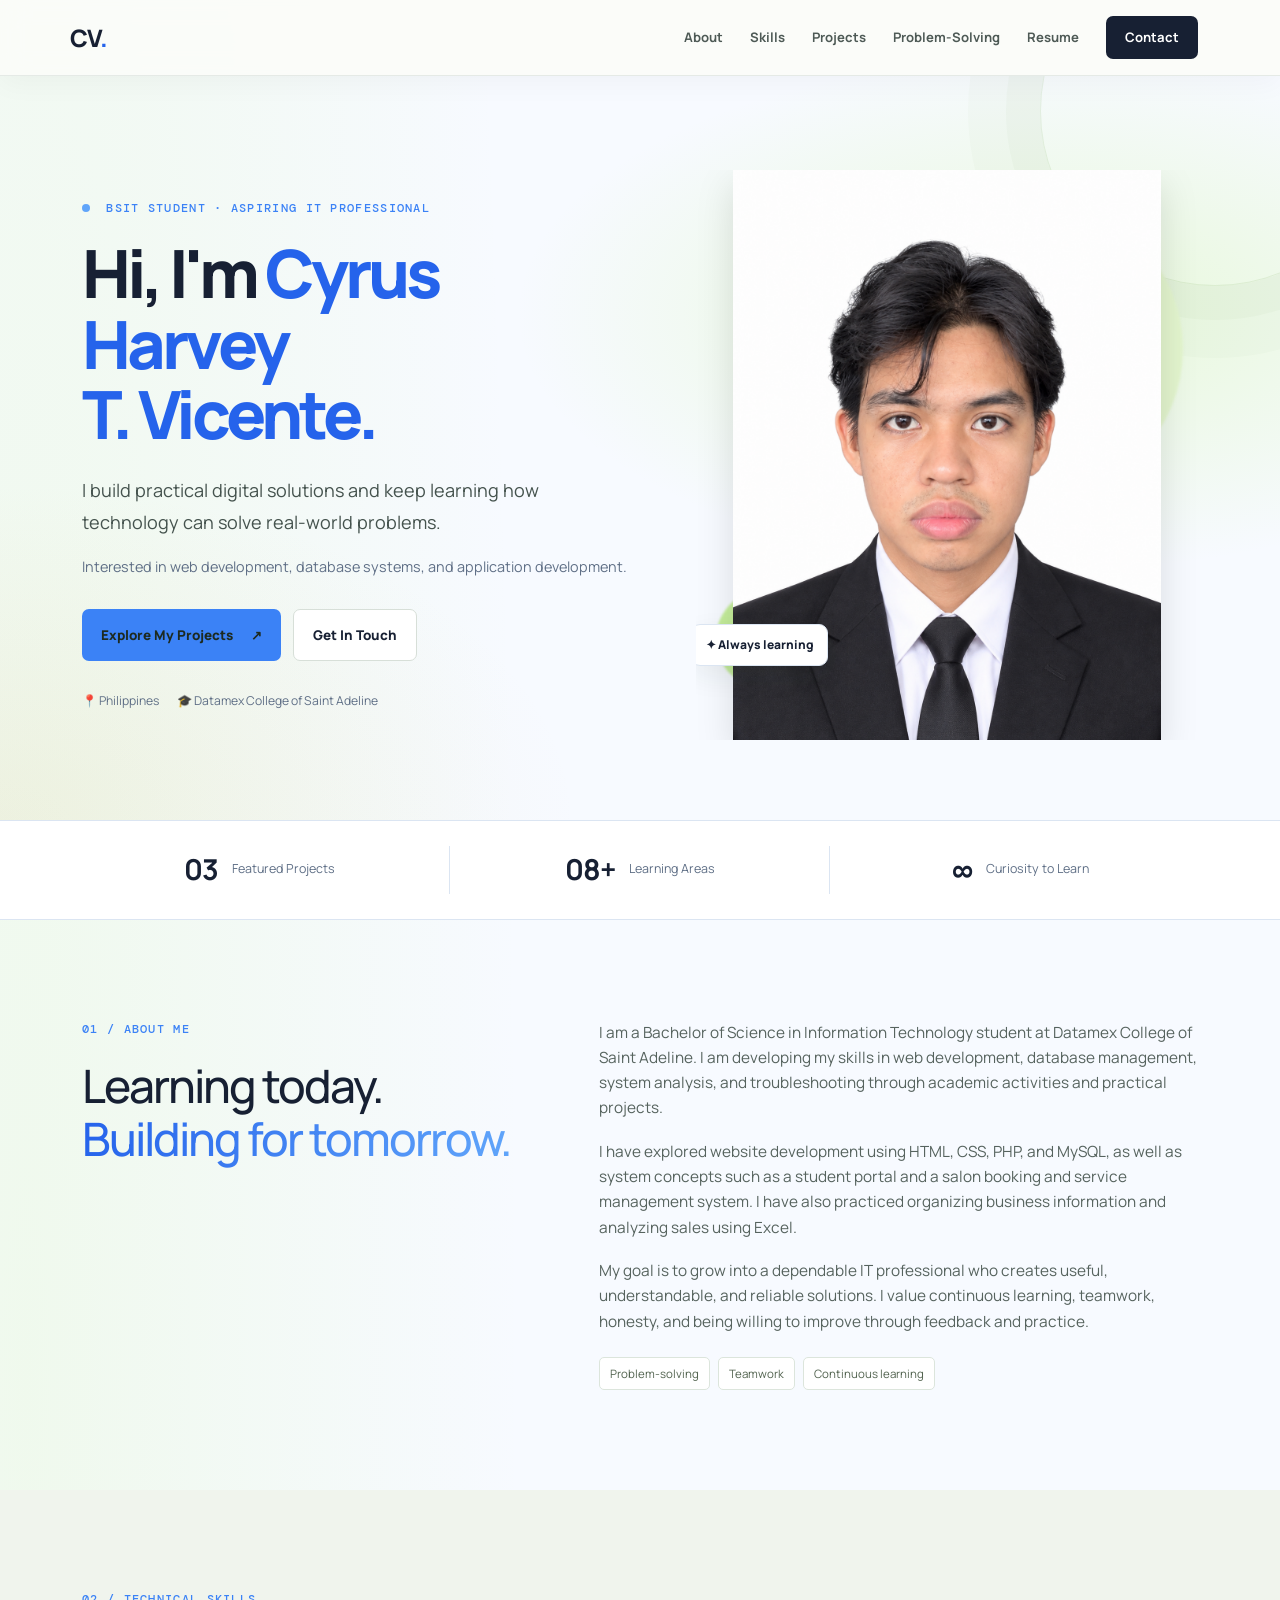
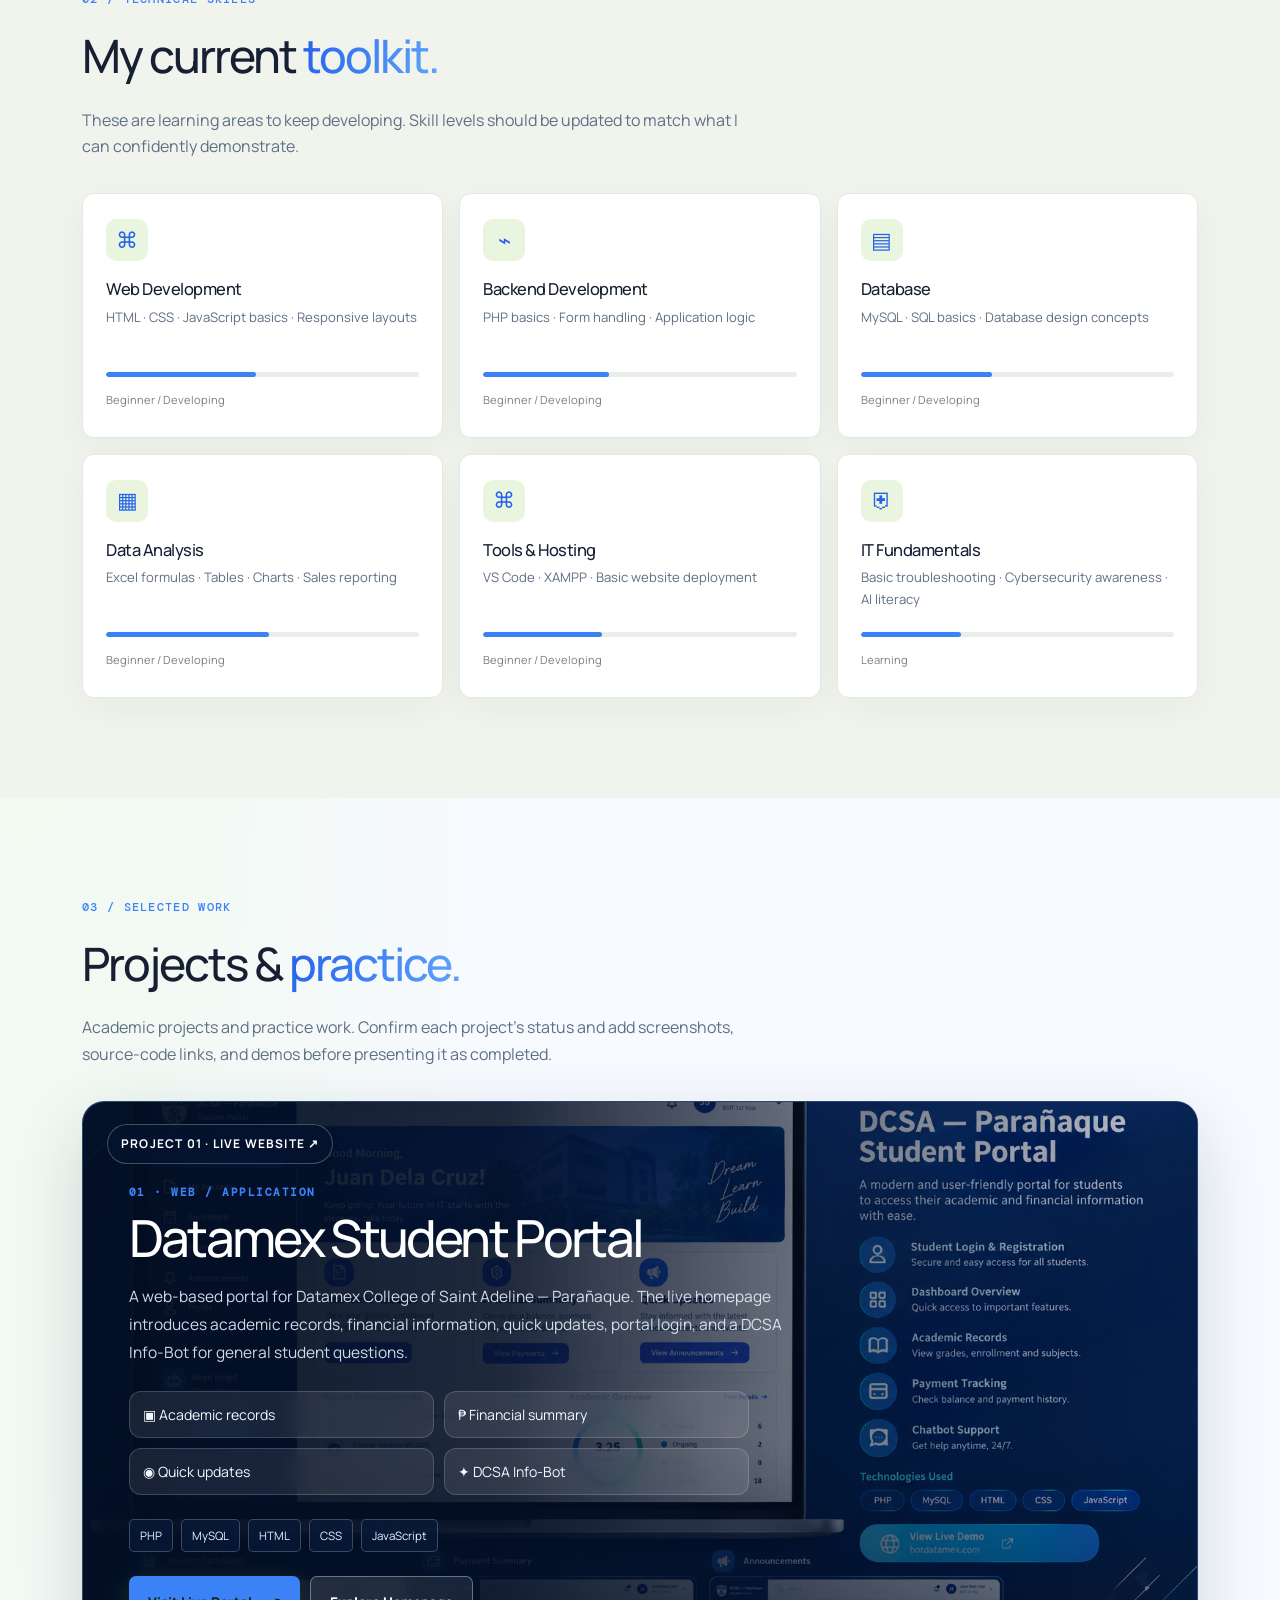
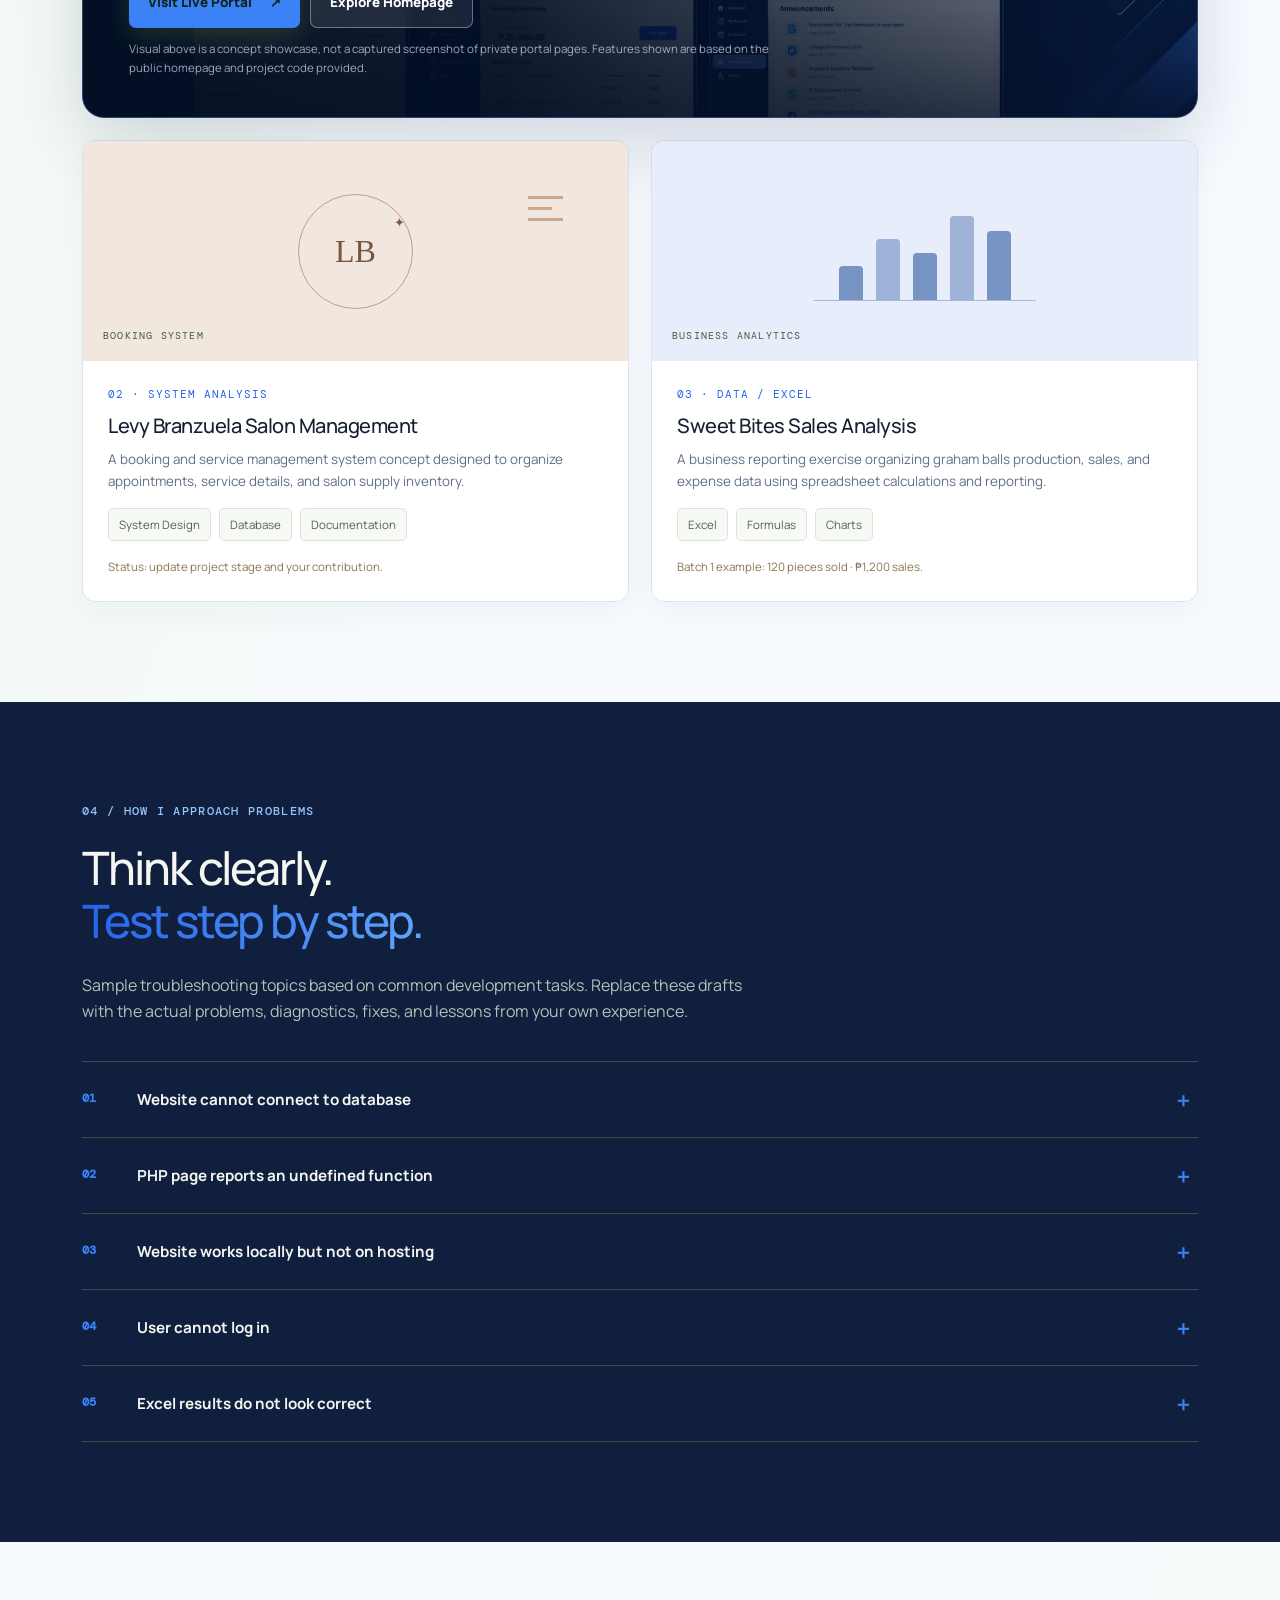
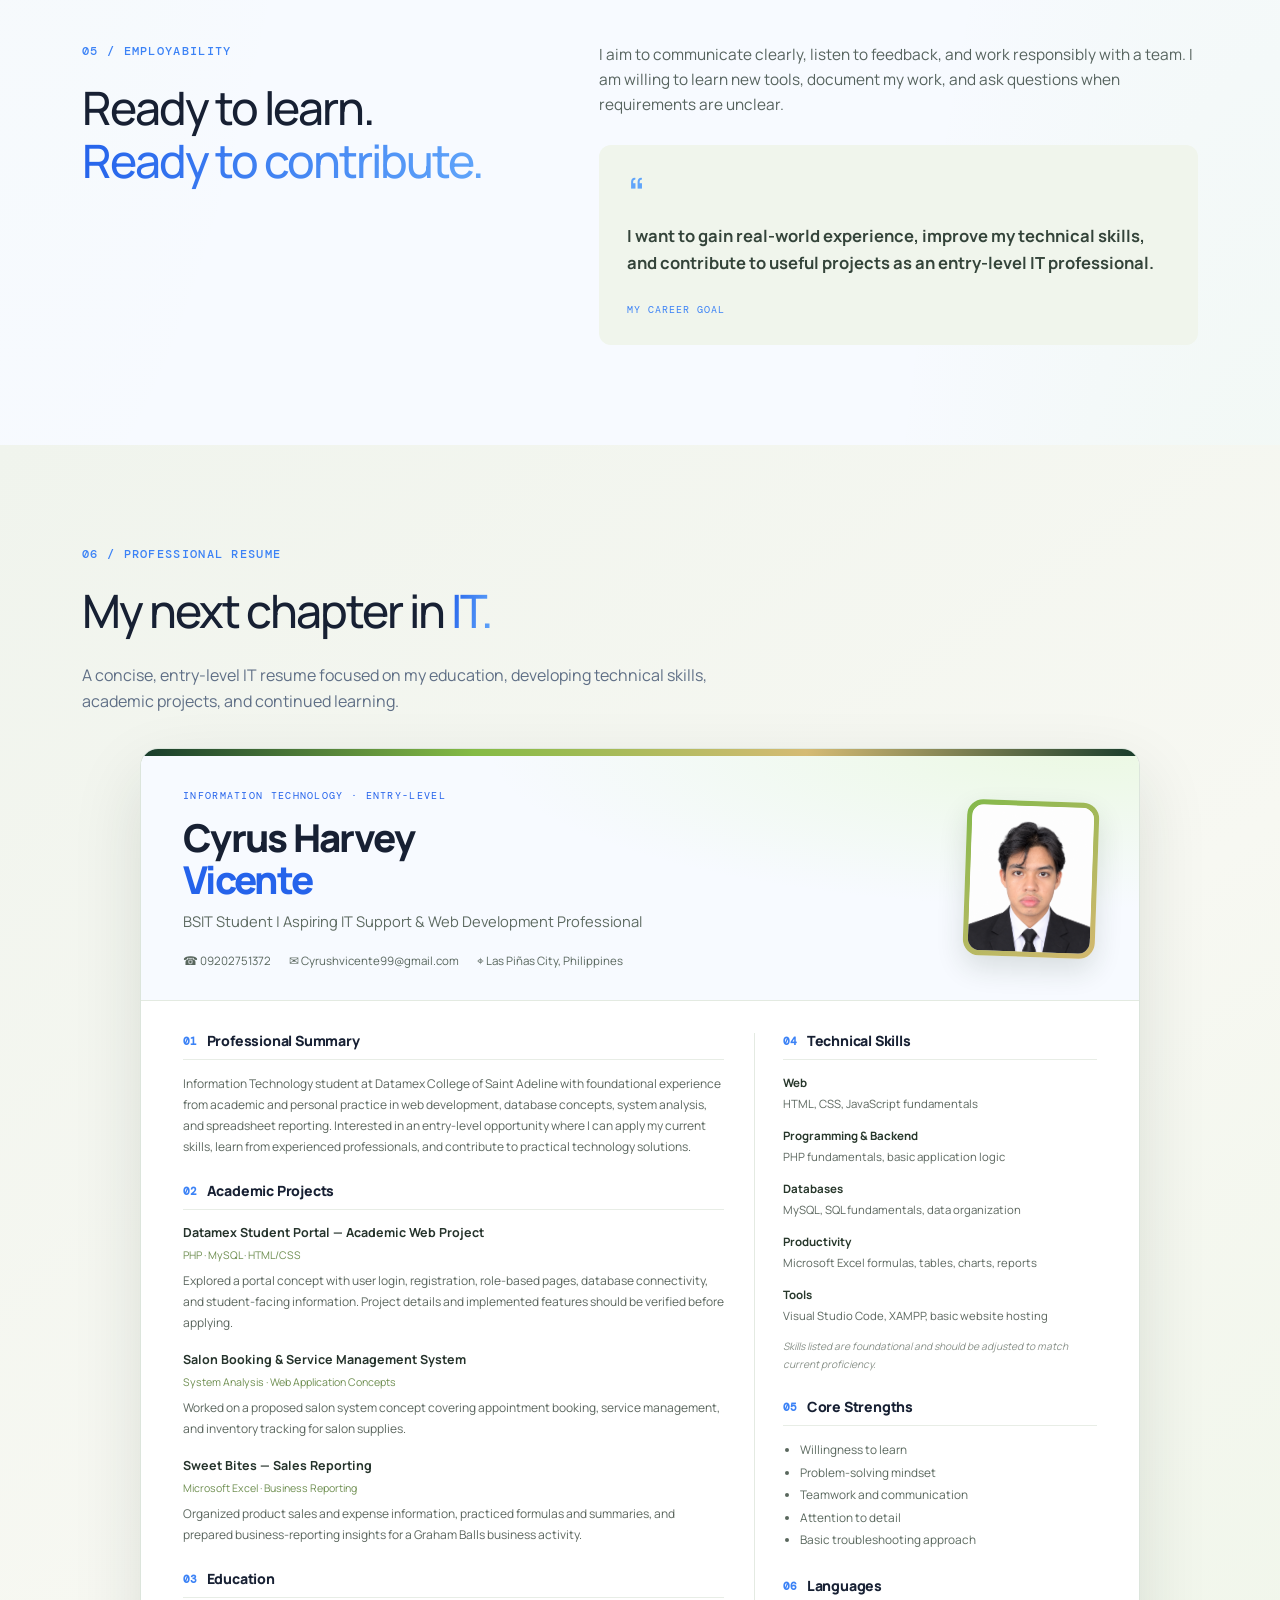
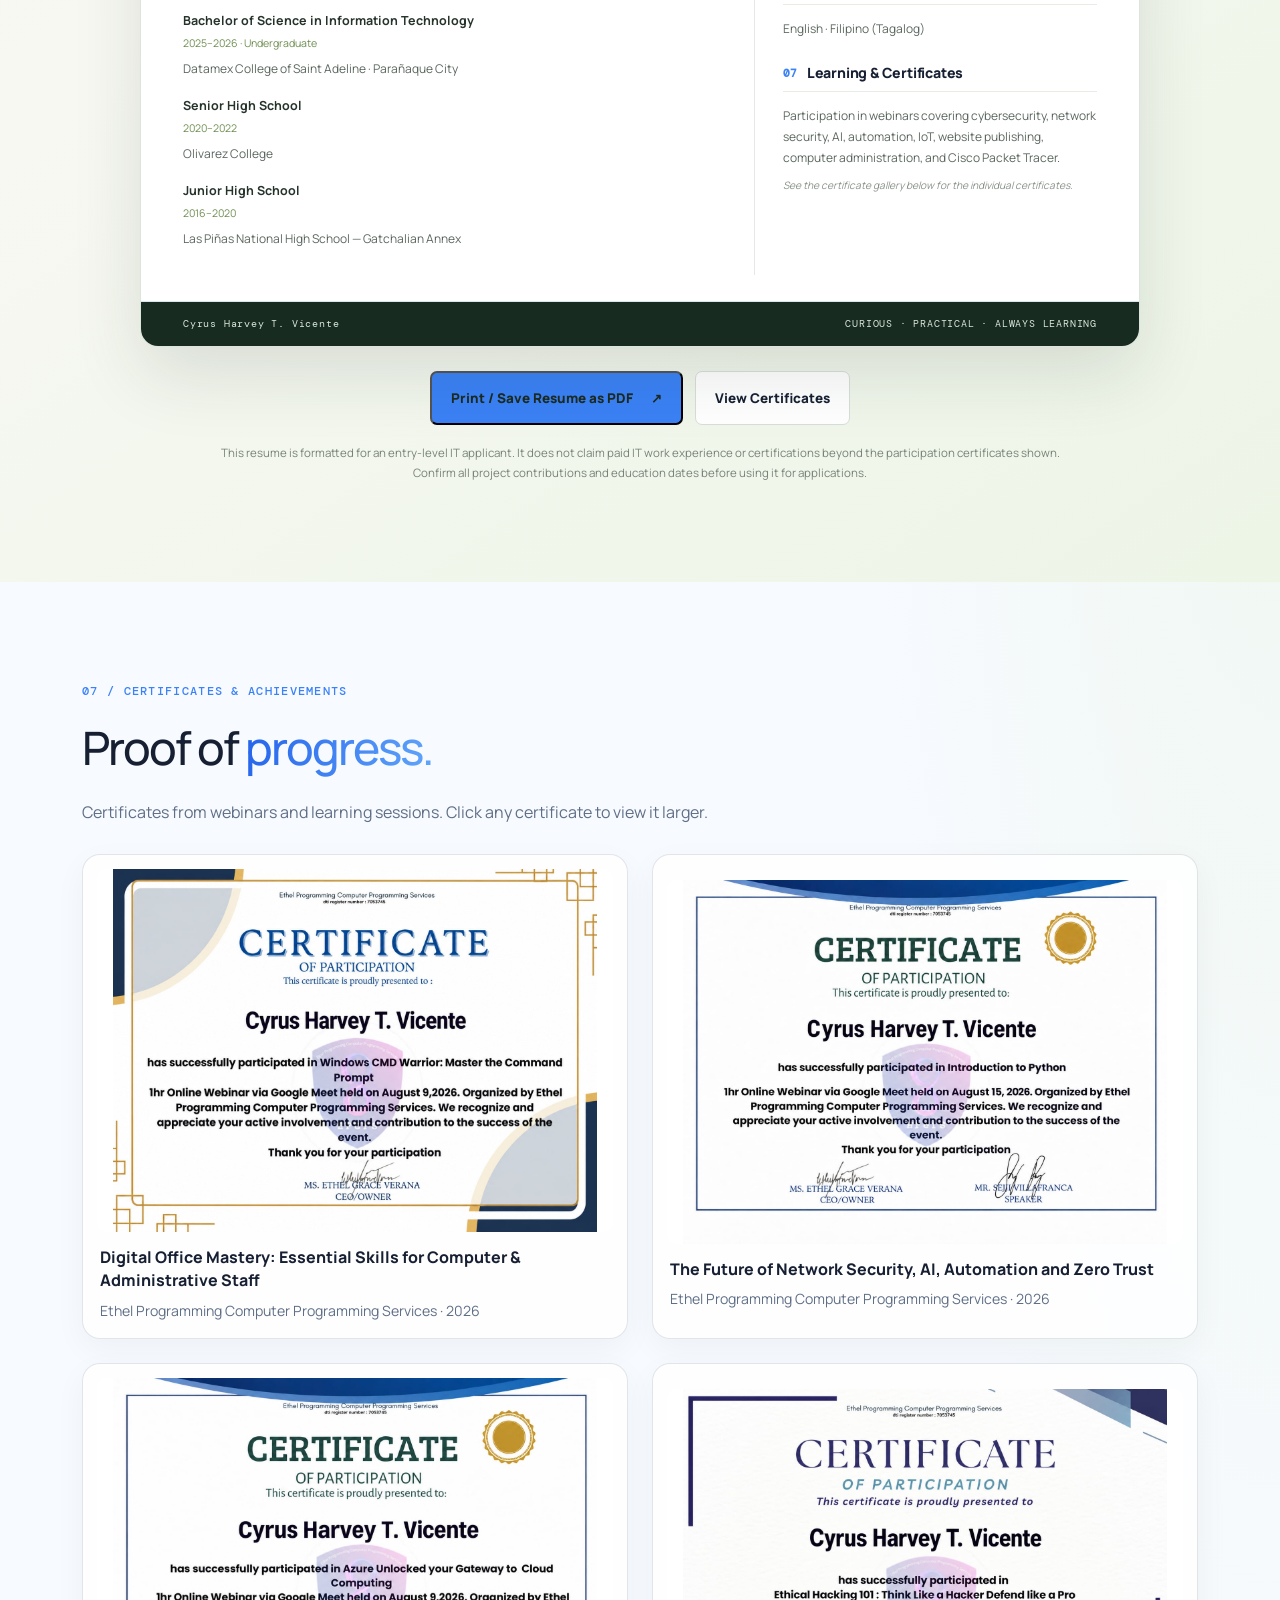
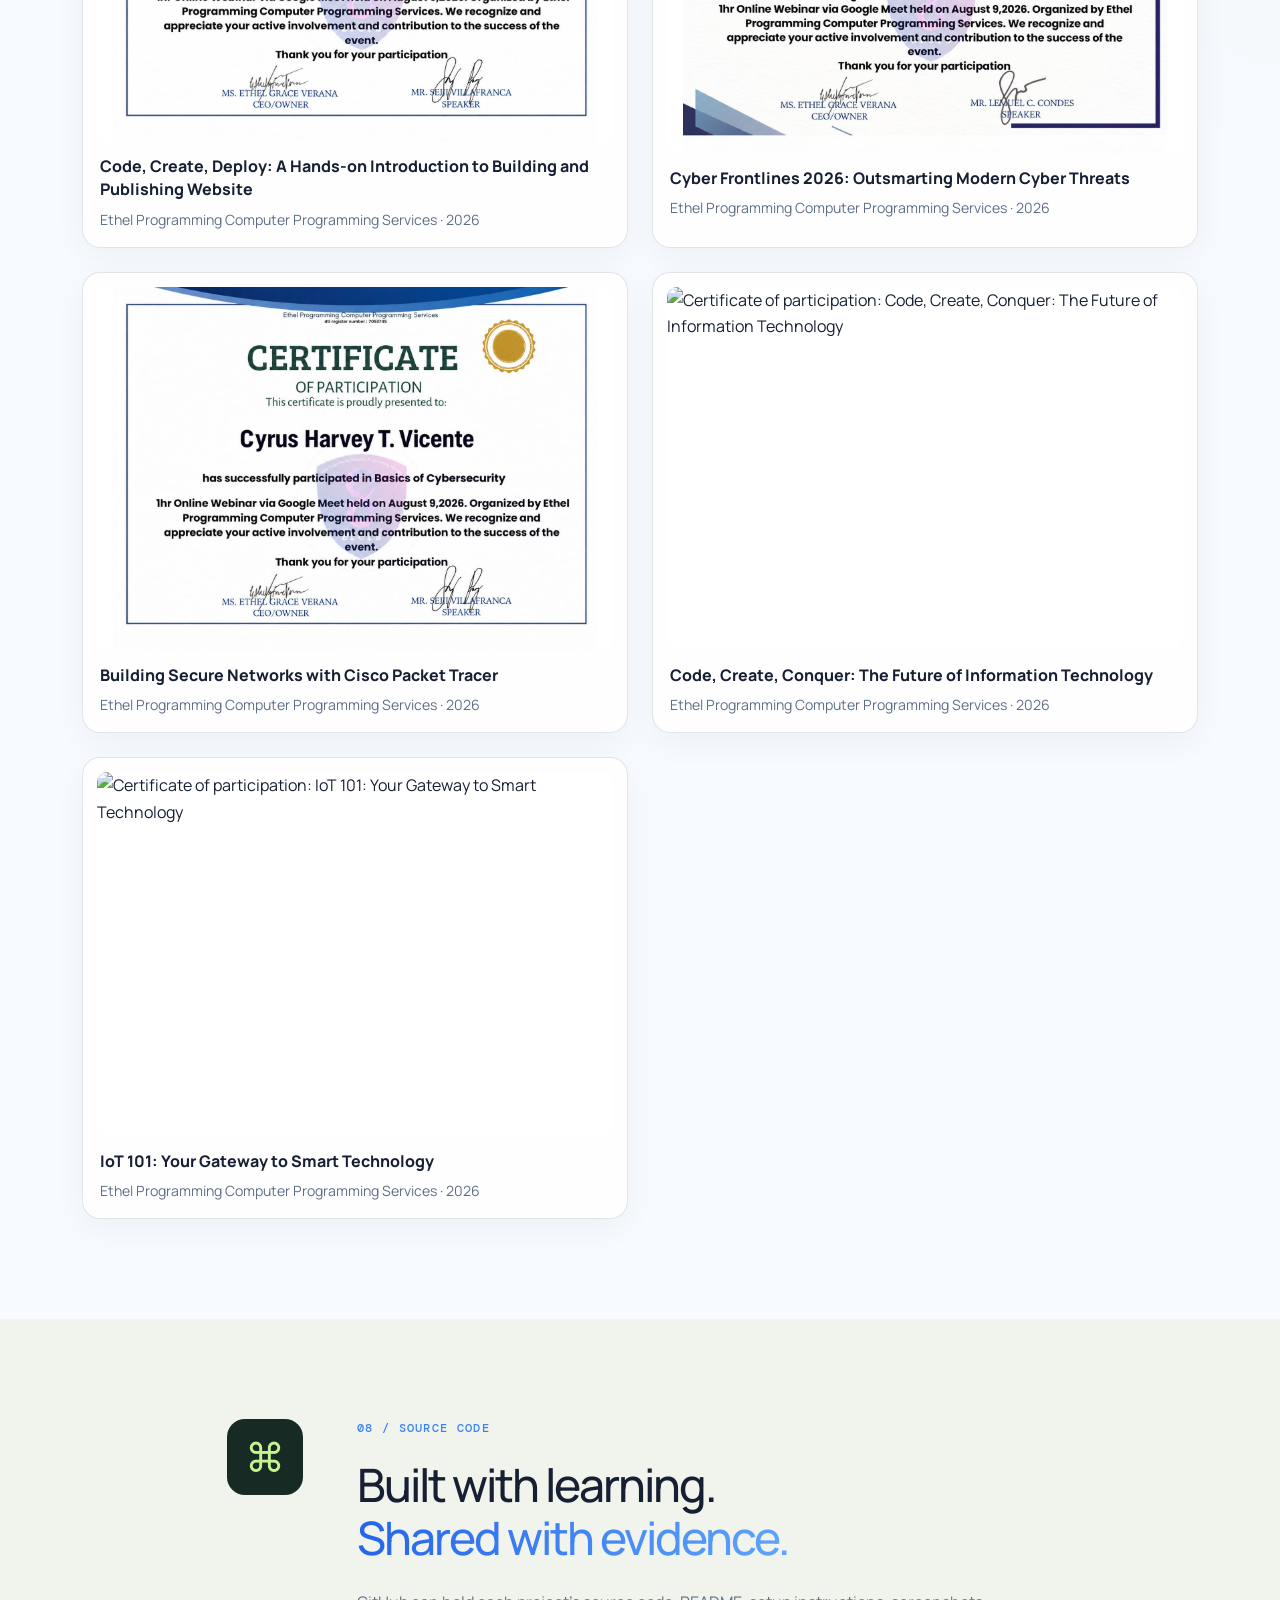
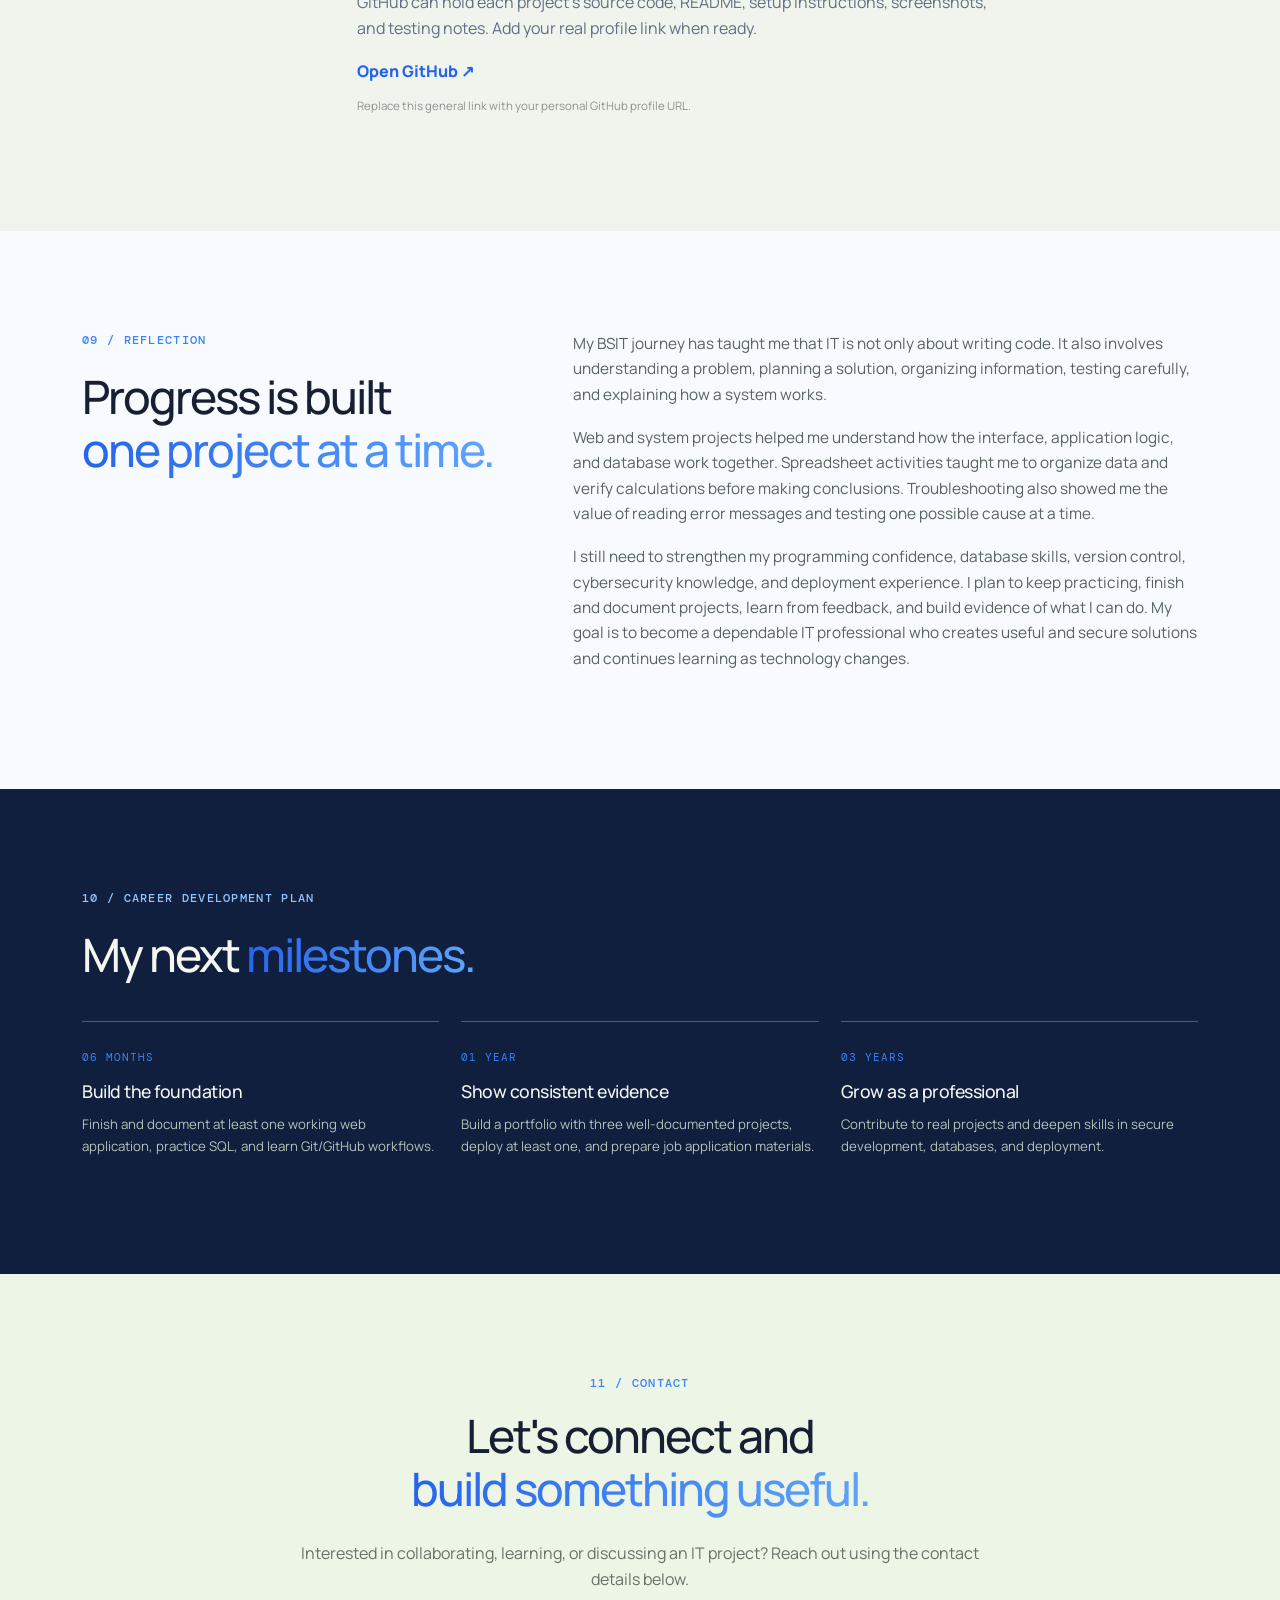
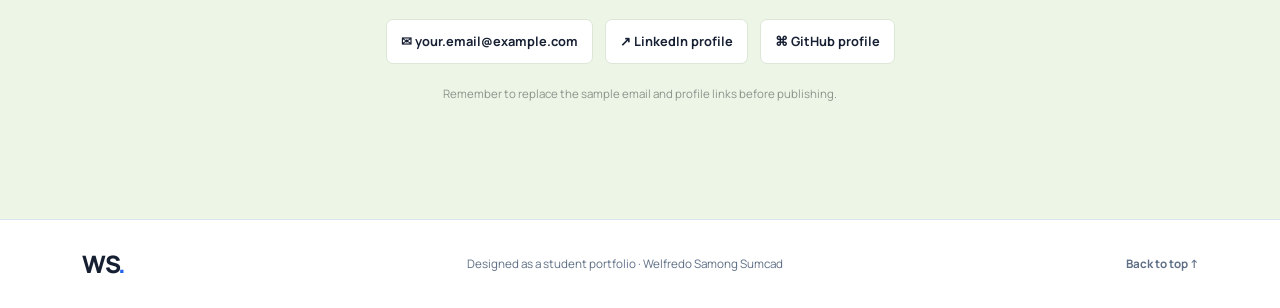
==== commit d8d7ec20: "Update index.html" ====
--- a/index.html
+++ b/index.html
@@ -183,24 +183,24 @@
     <section class="section" id="certificates">
       <div class="container"><p class="eyebrow">07 / CERTIFICATES & ACHIEVEMENTS</p><h2>Proof of <span>progress.</span></h2><p class="certificate-intro">Certificates from webinars and learning sessions. Click any certificate to view it larger.</p>
         <div class="certificate-grid">
-          <button class="certificate-card" type="button" data-certificate="certificates/certificate.png" aria-label="View certificate: Digital Office Mastery: Essential Skills for Computer & Administrative Staff">
-            <span class="certificate-image-wrap"><img src="certificate" alt="Certificate of participation: Digital Office Mastery: Essential Skills for Computer & Administrative Staff" loading="lazy"><span class="certificate-zoom">⤢ Click to enlarge</span></span>
+          <button class="certificate-card" type="button" data-certificate="Certificate" aria-label="View certificate: Digital Office Mastery: Essential Skills for Computer & Administrative Staff">
+            <span class="certificate-image-wrap"><img src="Certificate" alt="Certificate of participation: Digital Office Mastery: Essential Skills for Computer & Administrative Staff" loading="lazy"><span class="certificate-zoom">⤢ Click to enlarge</span></span>
             <span class="certificate-title">Digital Office Mastery: Essential Skills for Computer & Administrative Staff</span><span class="certificate-org">Ethel Programming Computer Programming Services · 2026</span>
           </button>
-          <button class="certificate-card" type="button" data-certificate="certificates/certificate 1.png" aria-label="View certificate: The Future of Network Security, AI, Automation and Zero Trust">
-            <span class="certificate-image-wrap"><img src="certificate 1" alt="Certificate of participation: The Future of Network Security, AI, Automation and Zero Trust" loading="lazy"><span class="certificate-zoom">⤢ Click to enlarge</span></span>
+          <button class="certificate-card" type="button" data-certificate="Certificate 1" aria-label="View certificate: The Future of Network Security, AI, Automation and Zero Trust">
+            <span class="certificate-image-wrap"><img src="Certificate 1" alt="Certificate of participation: The Future of Network Security, AI, Automation and Zero Trust" loading="lazy"><span class="certificate-zoom">⤢ Click to enlarge</span></span>
             <span class="certificate-title">The Future of Network Security, AI, Automation and Zero Trust</span><span class="certificate-org">Ethel Programming Computer Programming Services · 2026</span>
           </button>
-          <button class="certificate-card" type="button" data-certificate="certificates/certificate 2.png" aria-label="View certificate: Code, Create, Deploy: A Hands-on Introduction to Building and Publishing Website">
-            <span class="certificate-image-wrap"><img src="certificate 2" alt="Certificate of participation: Code, Create, Deploy: A Hands-on Introduction to Building and Publishing Website" loading="lazy"><span class="certificate-zoom">⤢ Click to enlarge</span></span>
+          <button class="certificate-card" type="button" data-certificate="Certificate 2" aria-label="View certificate: Code, Create, Deploy: A Hands-on Introduction to Building and Publishing Website">
+            <span class="certificate-image-wrap"><img src="Certificate 2" alt="Certificate of participation: Code, Create, Deploy: A Hands-on Introduction to Building and Publishing Website" loading="lazy"><span class="certificate-zoom">⤢ Click to enlarge</span></span>
             <span class="certificate-title">Code, Create, Deploy: A Hands-on Introduction to Building and Publishing Website</span><span class="certificate-org">Ethel Programming Computer Programming Services · 2026</span>
           </button>
-          <button class="certificate-card" type="button" data-certificate="certificates/certificate 3.png" aria-label="View certificate: Cyber Frontlines 2026: Outsmarting Modern Cyber Threats">
-            <span class="certificate-image-wrap"><img src="certificate 3" alt="Certificate of participation: Cyber Frontlines 2026: Outsmarting Modern Cyber Threats" loading="lazy"><span class="certificate-zoom">⤢ Click to enlarge</span></span>
+          <button class="certificate-card" type="button" data-certificate="Certificate 3" aria-label="View certificate: Cyber Frontlines 2026: Outsmarting Modern Cyber Threats">
+            <span class="certificate-image-wrap"><img src="Certificate 3" alt="Certificate of participation: Cyber Frontlines 2026: Outsmarting Modern Cyber Threats" loading="lazy"><span class="certificate-zoom">⤢ Click to enlarge</span></span>
             <span class="certificate-title">Cyber Frontlines 2026: Outsmarting Modern Cyber Threats</span><span class="certificate-org">Ethel Programming Computer Programming Services · 2026</span>
           </button>
-          <button class="certificate-card" type="button" data-certificate="certificates/certificate 4.png" aria-label="View certificate: Building Secure Networks with Cisco Packet Tracer">
-            <span class="certificate-image-wrap"><img src="certificate 4" alt="Certificate of participation: Building Secure Networks with Cisco Packet Tracer" loading="lazy"><span class="certificate-zoom">⤢ Click to enlarge</span></span>
+          <button class="certificate-card" type="button" data-certificate="Certificate 4" aria-label="View certificate: Building Secure Networks with Cisco Packet Tracer">
+            <span class="certificate-image-wrap"><img src="Certificate 4" alt="Certificate of participation: Building Secure Networks with Cisco Packet Tracer" loading="lazy"><span class="certificate-zoom">⤢ Click to enlarge</span></span>
             <span class="certificate-title">Building Secure Networks with Cisco Packet Tracer</span><span class="certificate-org">Ethel Programming Computer Programming Services · 2026</span>
           </button>
           <button class="certificate-card" type="button" data-certificate="certificates/certificate-6.png" aria-label="View certificate: Code, Create, Conquer: The Future of Information Technology">
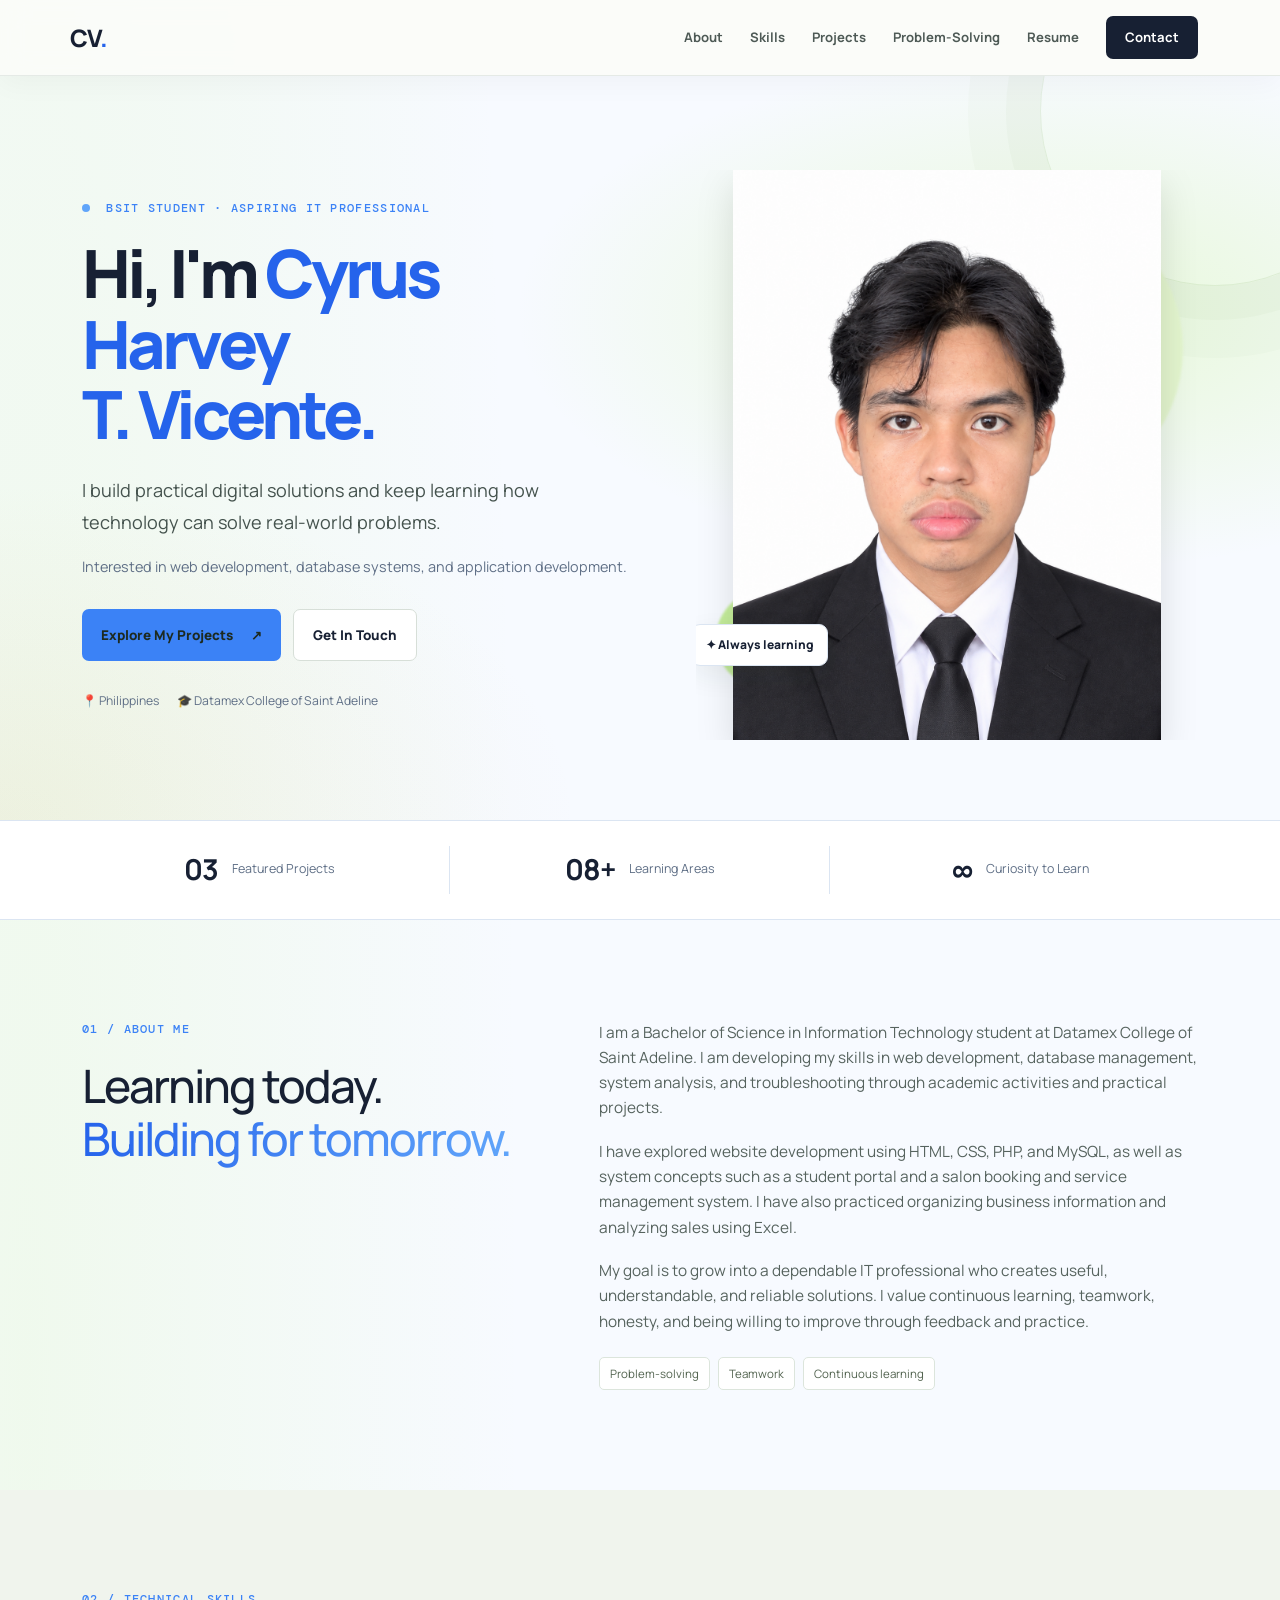
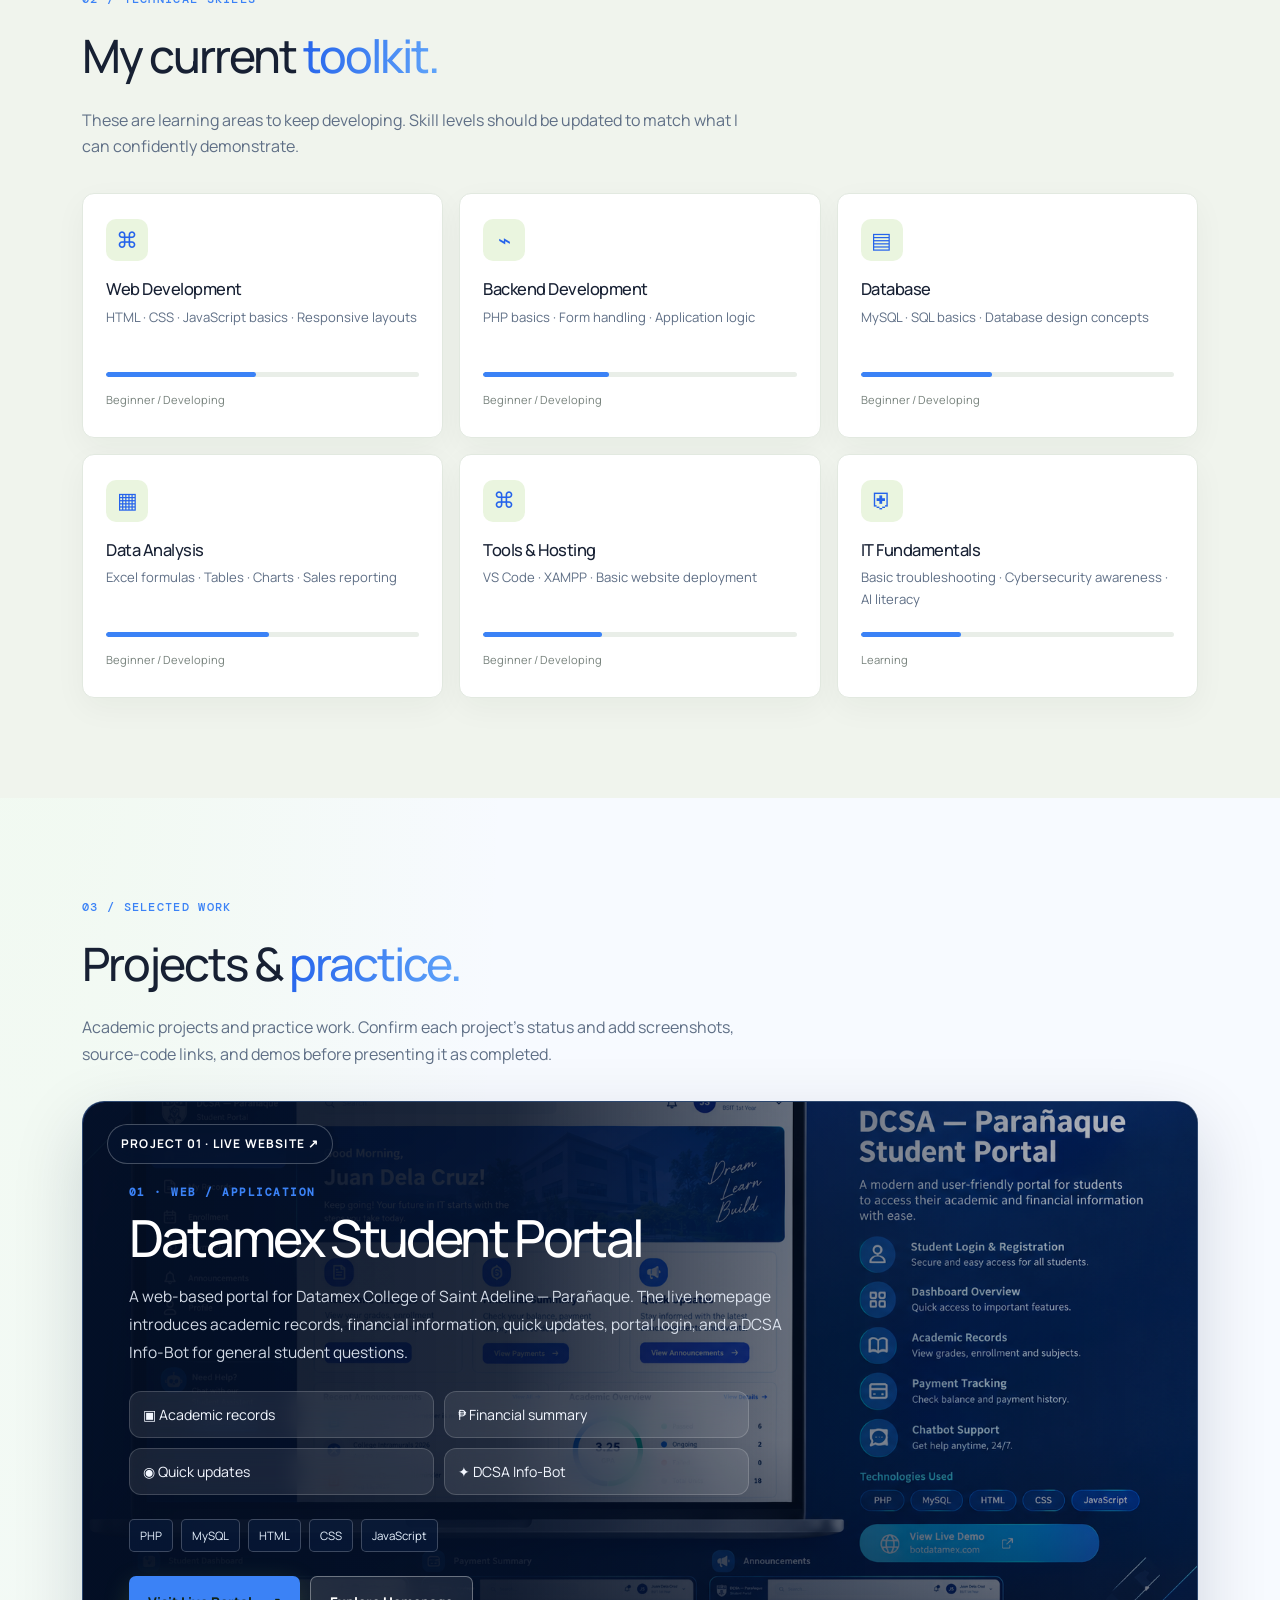
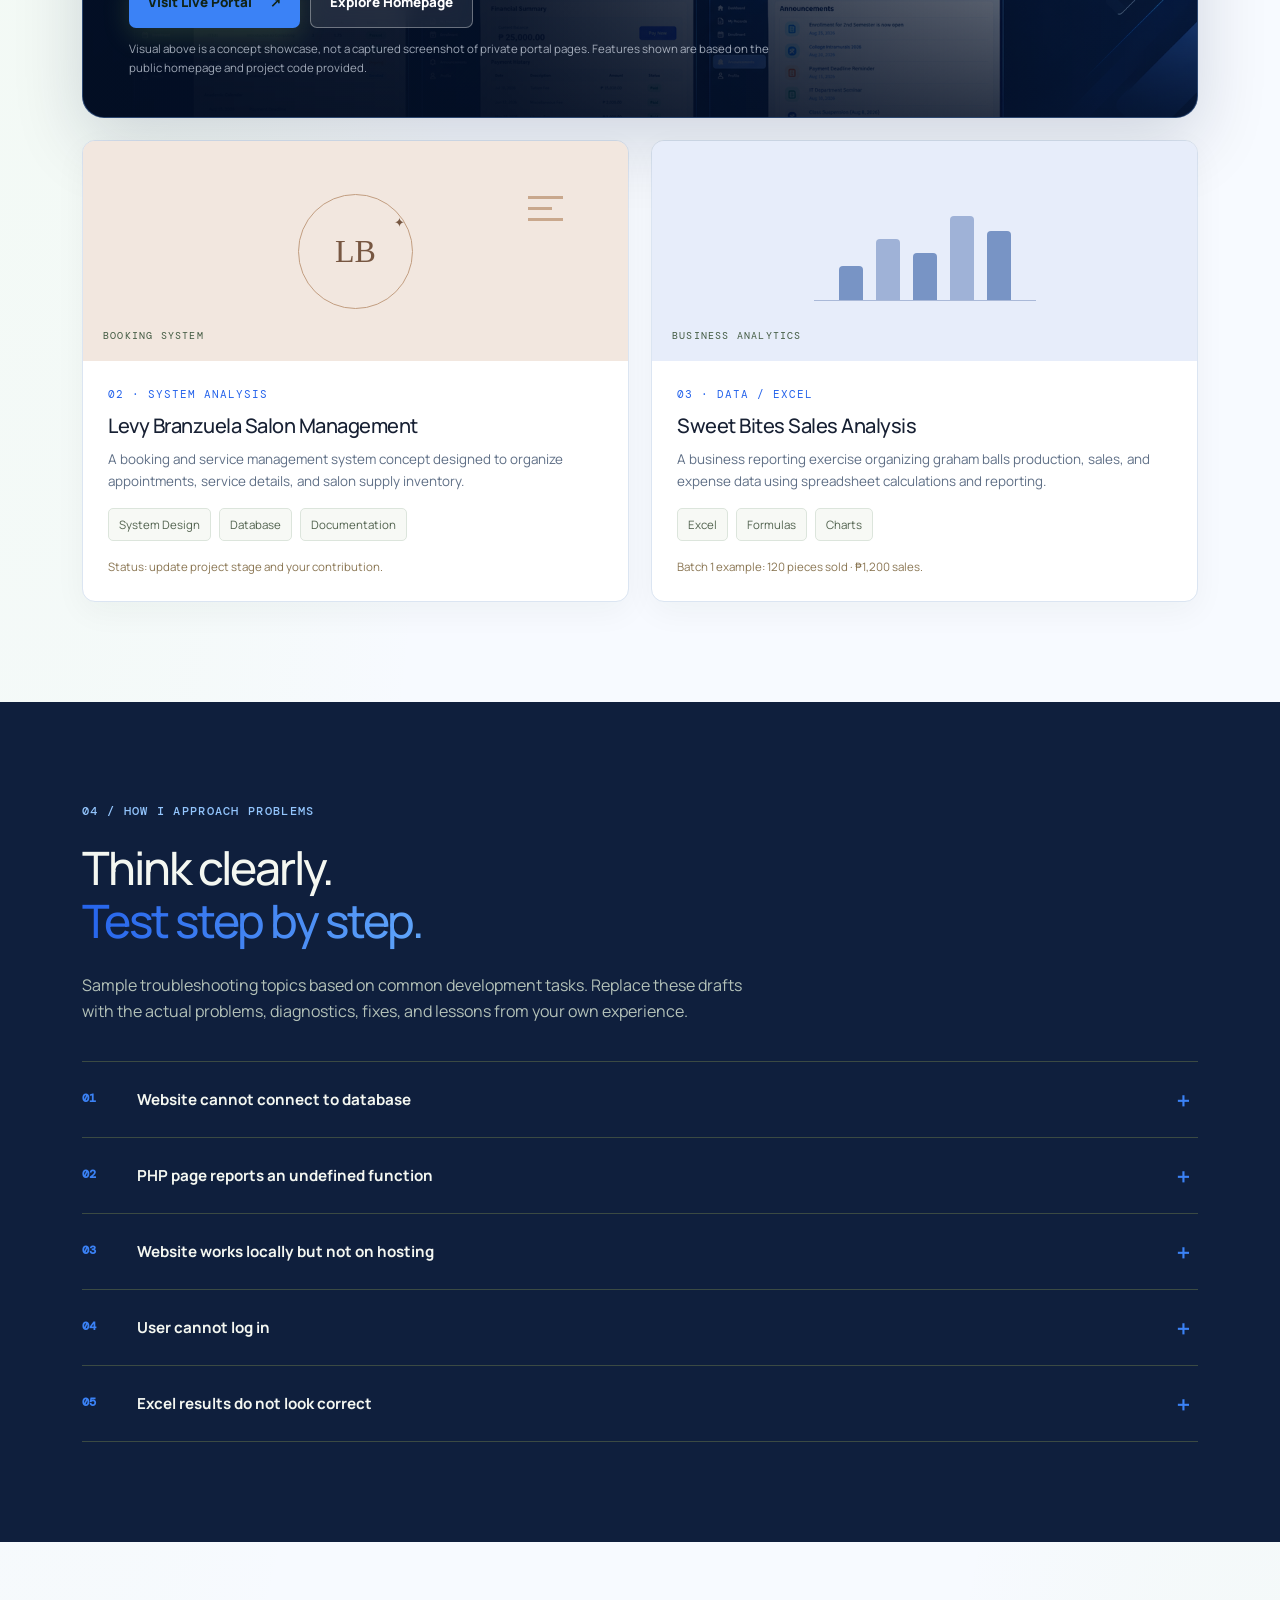
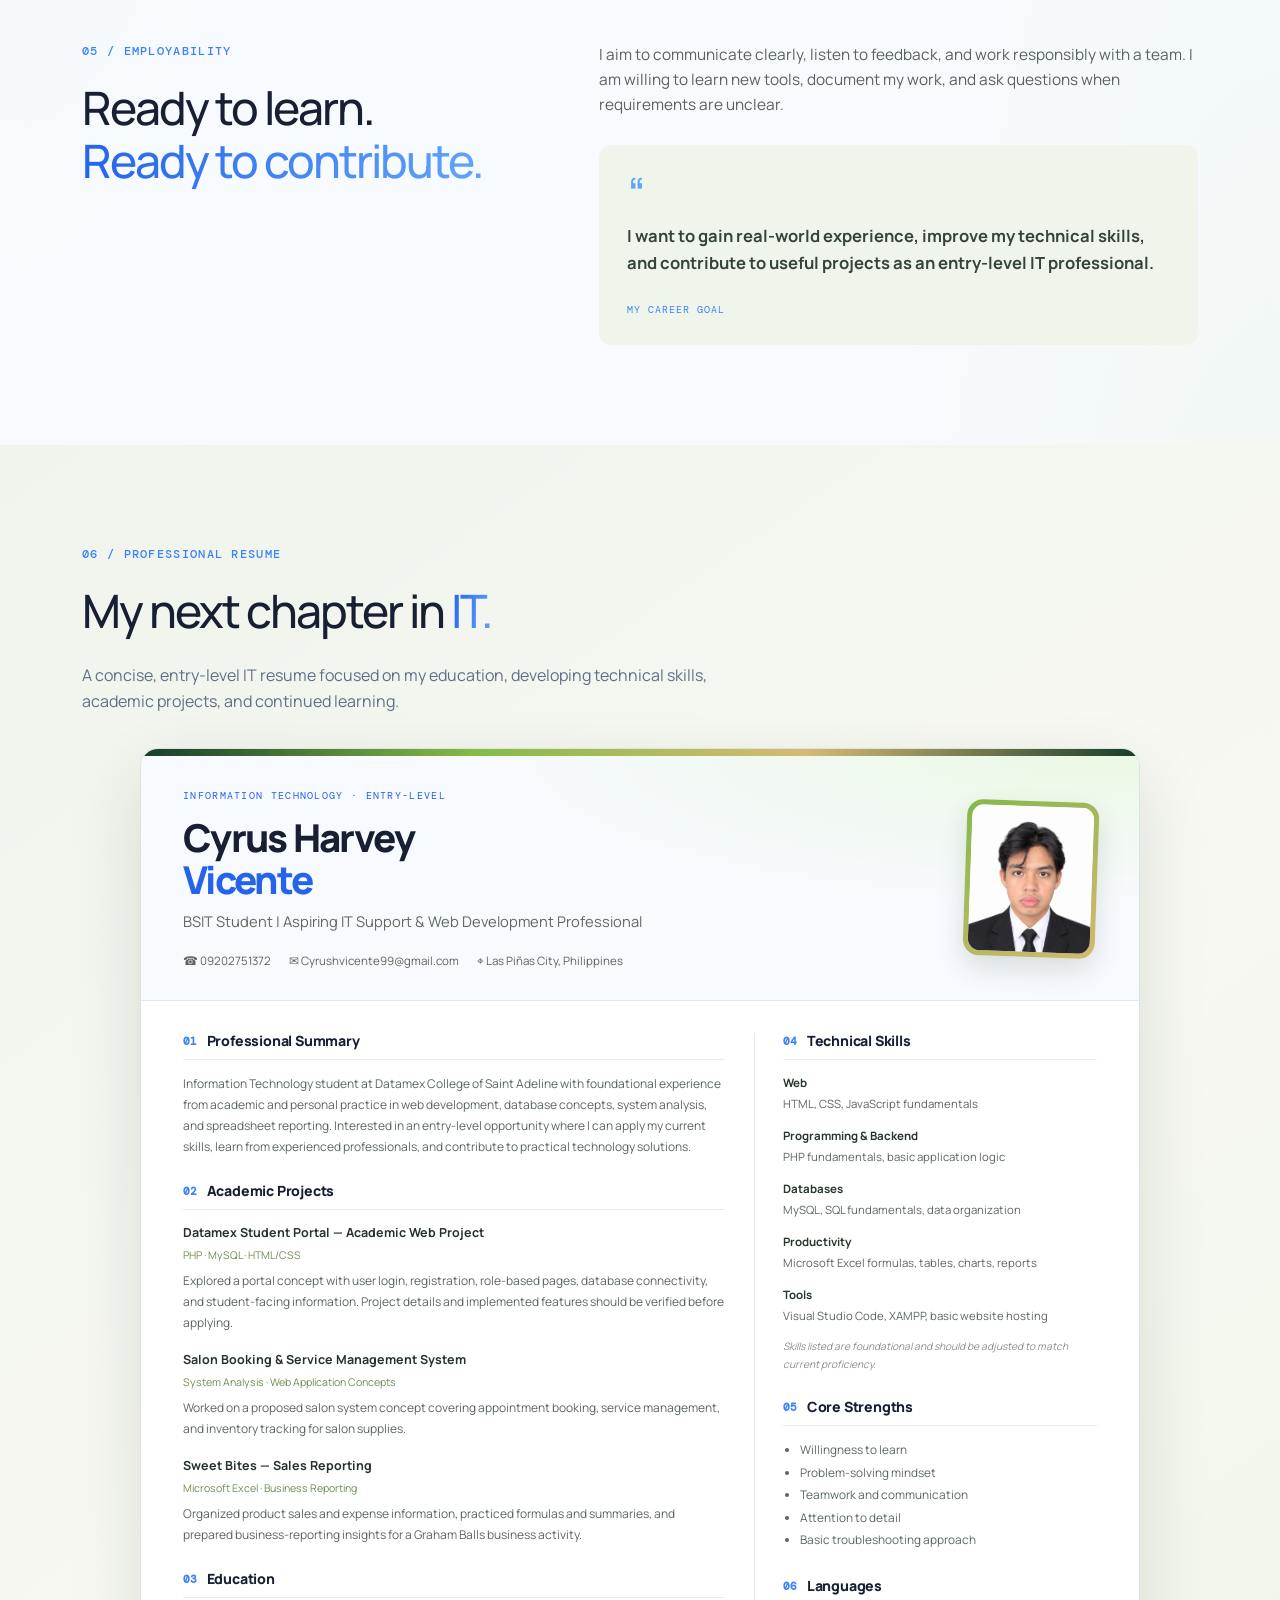
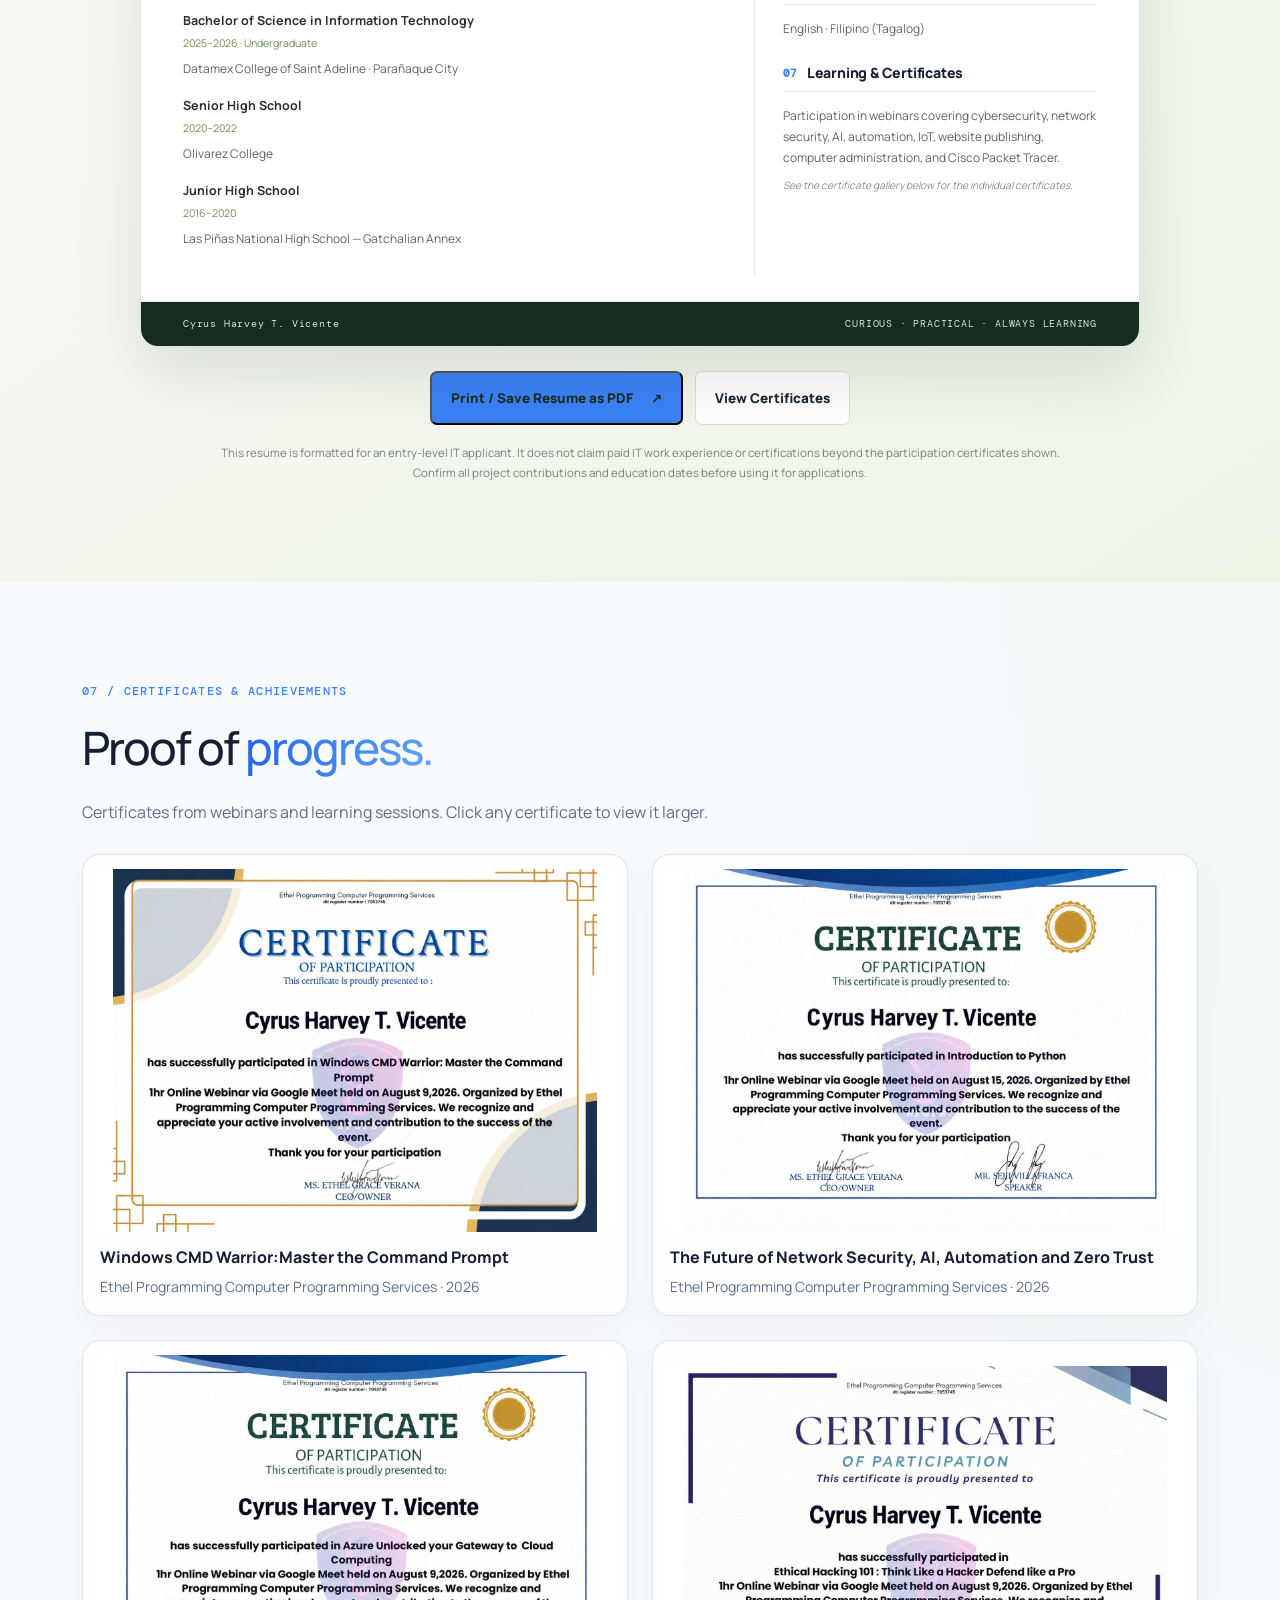
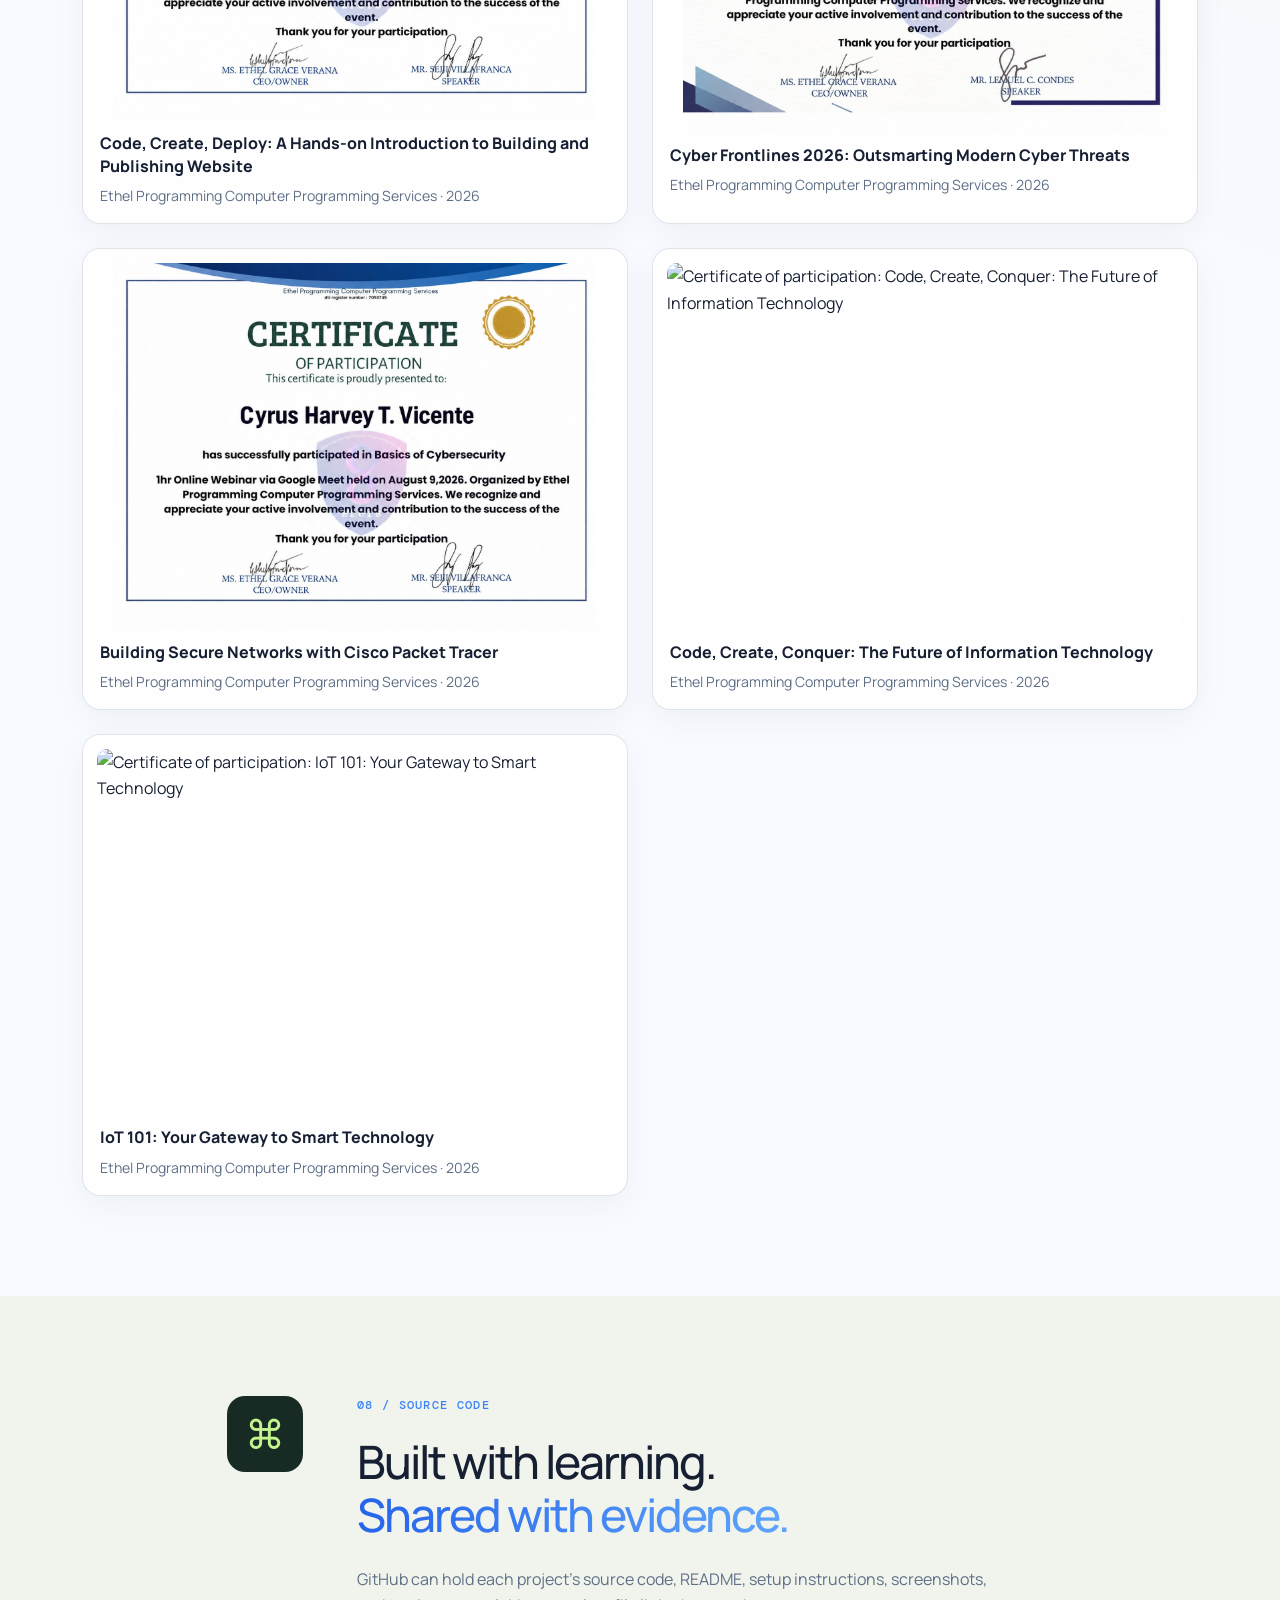
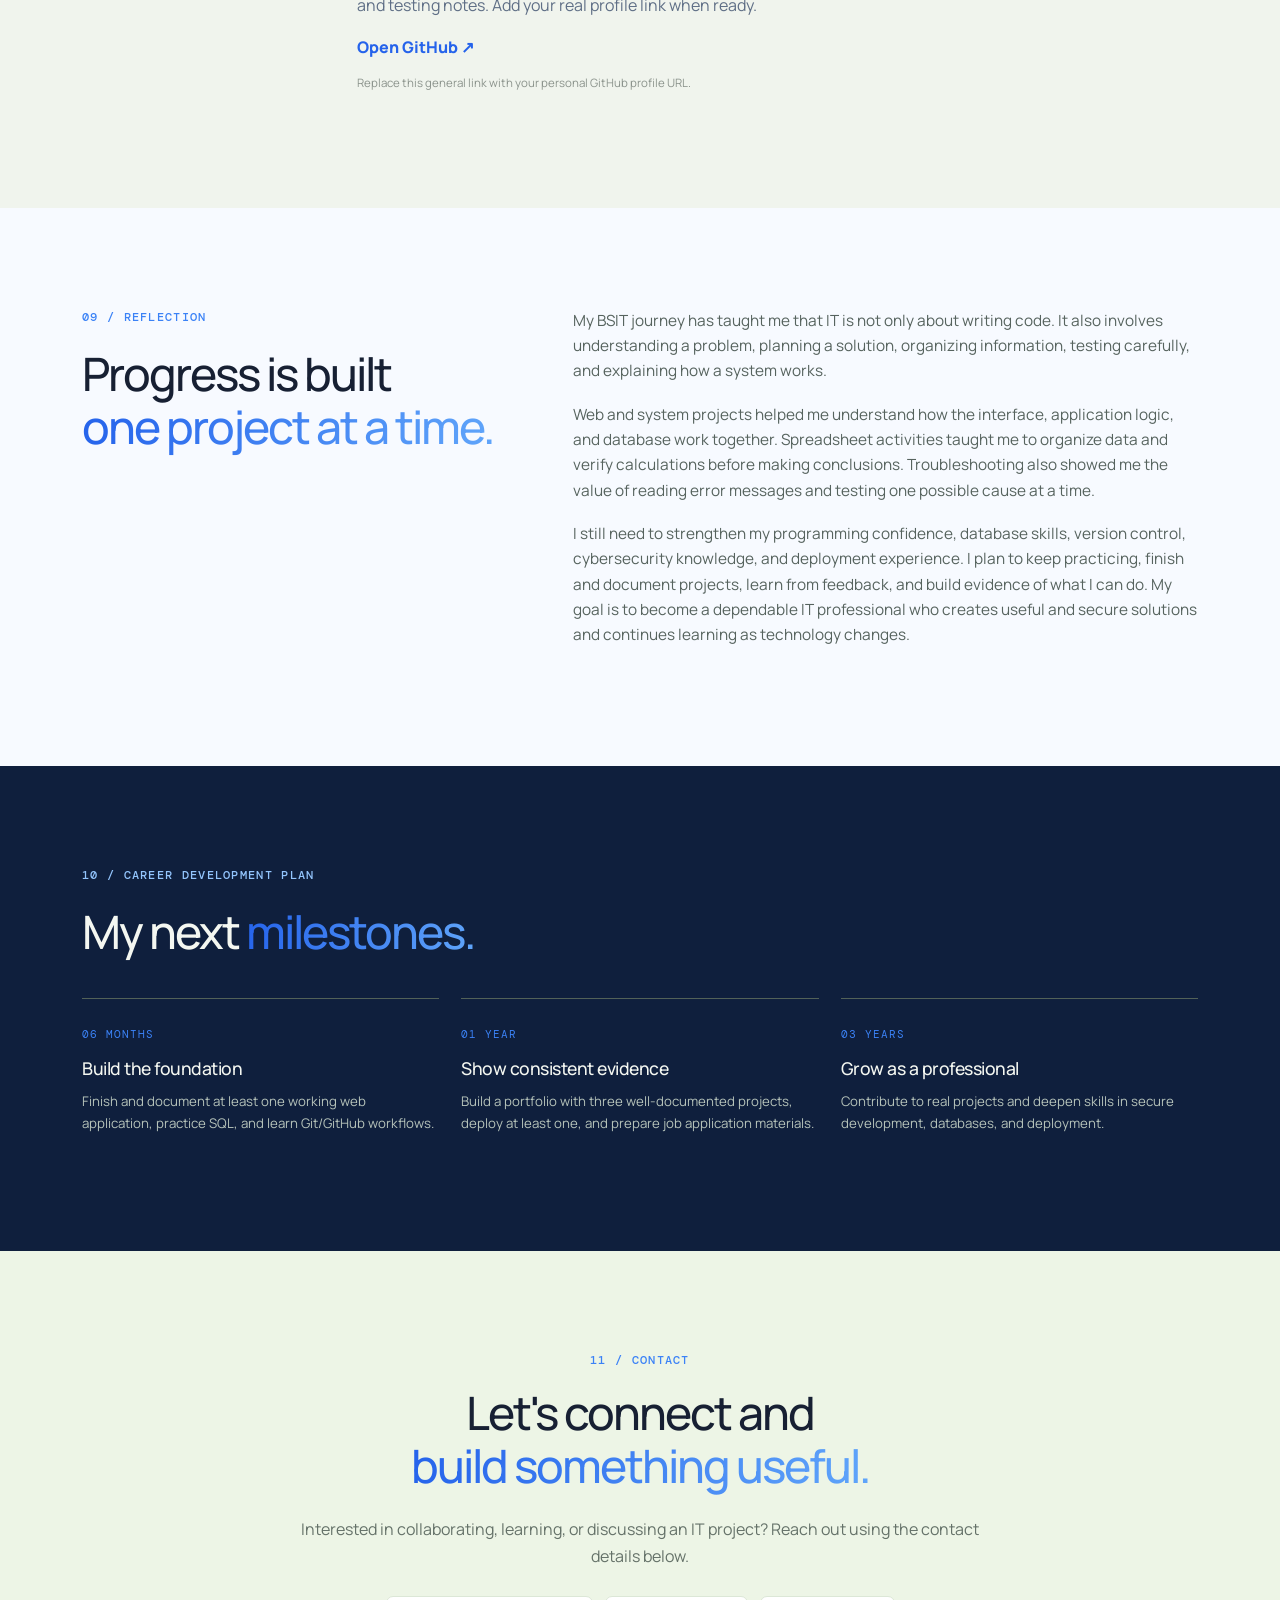
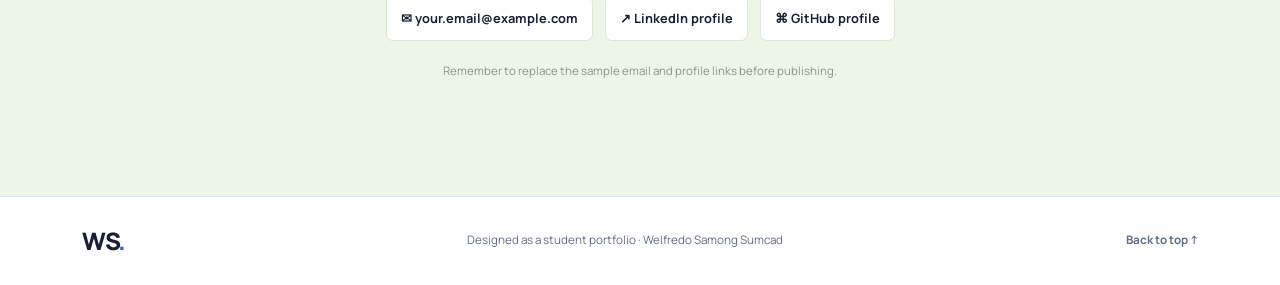
==== commit 891ca155: "Update index.html" ====
--- a/index.html
+++ b/index.html
@@ -184,8 +184,8 @@
       <div class="container"><p class="eyebrow">07 / CERTIFICATES & ACHIEVEMENTS</p><h2>Proof of <span>progress.</span></h2><p class="certificate-intro">Certificates from webinars and learning sessions. Click any certificate to view it larger.</p>
         <div class="certificate-grid">
           <button class="certificate-card" type="button" data-certificate="Certificate" aria-label="View certificate: Digital Office Mastery: Essential Skills for Computer & Administrative Staff">
-            <span class="certificate-image-wrap"><img src="Certificate" alt="Certificate of participation: Digital Office Mastery: Essential Skills for Computer & Administrative Staff" loading="lazy"><span class="certificate-zoom">⤢ Click to enlarge</span></span>
-            <span class="certificate-title">Digital Office Mastery: Essential Skills for Computer & Administrative Staff</span><span class="certificate-org">Ethel Programming Computer Programming Services · 2026</span>
+            <span class="certificate-image-wrap"><img src="Certificate" alt="Certificate of participation: Windows CMD Warrior:Master the Command Prompt" loading="lazy"><span class="certificate-zoom">⤢ Click to enlarge</span></span>
+            <span class="certificate-title"> Windows CMD Warrior:Master the Command Prompt</span><span class="certificate-org">Ethel Programming Computer Programming Services · 2026</span>
           </button>
           <button class="certificate-card" type="button" data-certificate="Certificate 1" aria-label="View certificate: The Future of Network Security, AI, Automation and Zero Trust">
             <span class="certificate-image-wrap"><img src="Certificate 1" alt="Certificate of participation: The Future of Network Security, AI, Automation and Zero Trust" loading="lazy"><span class="certificate-zoom">⤢ Click to enlarge</span></span>
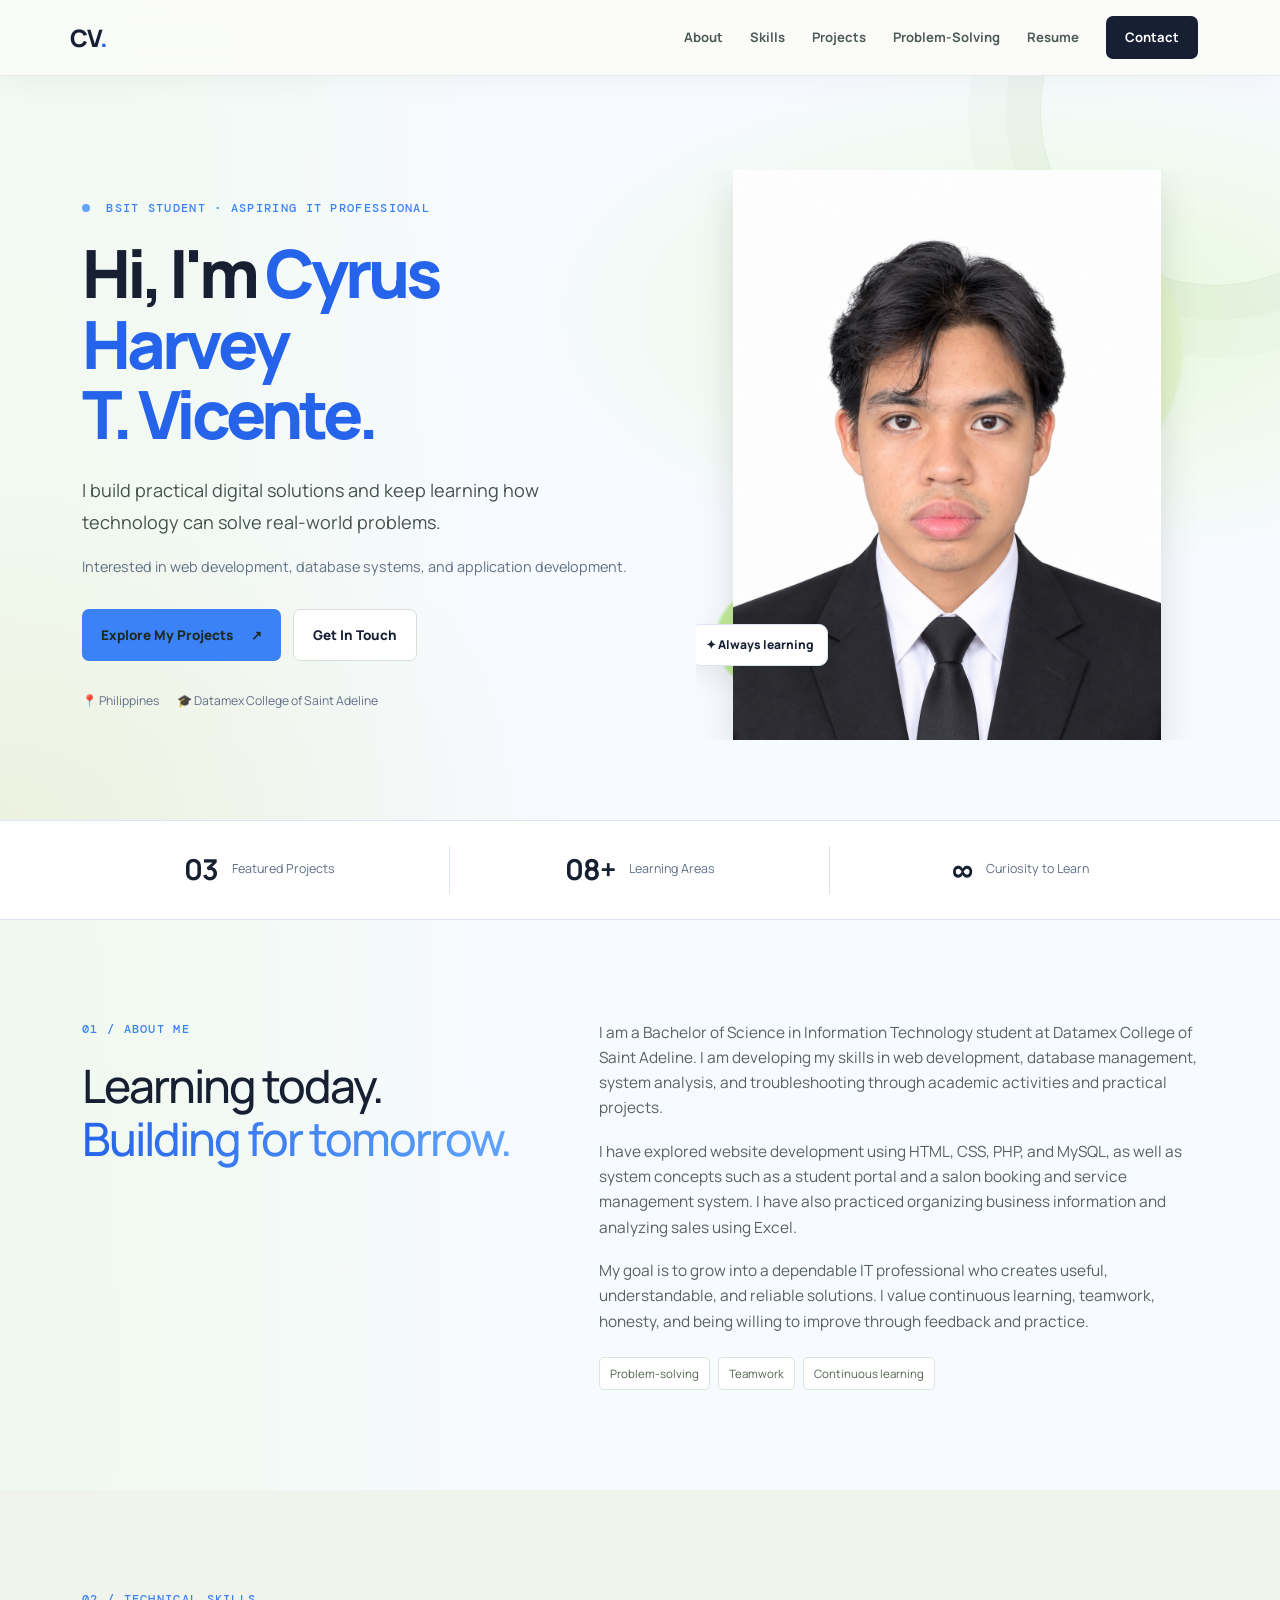
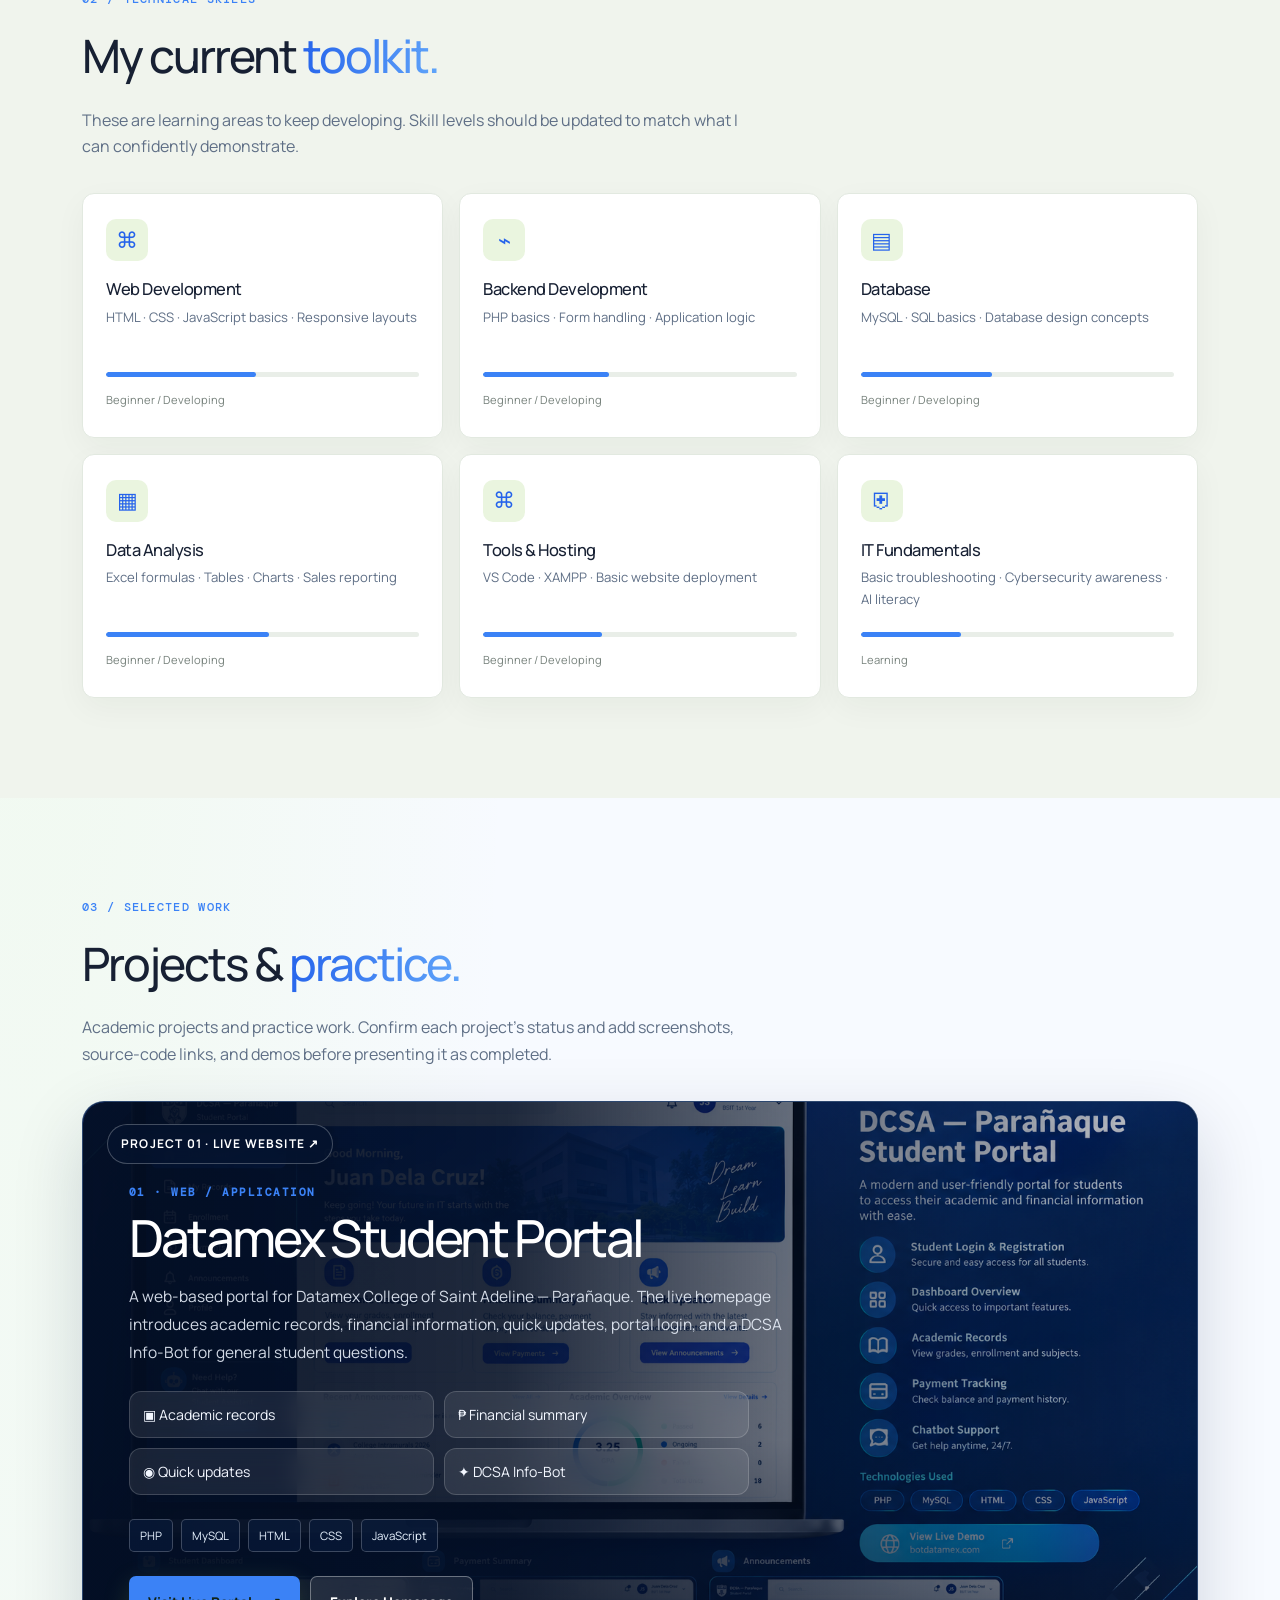
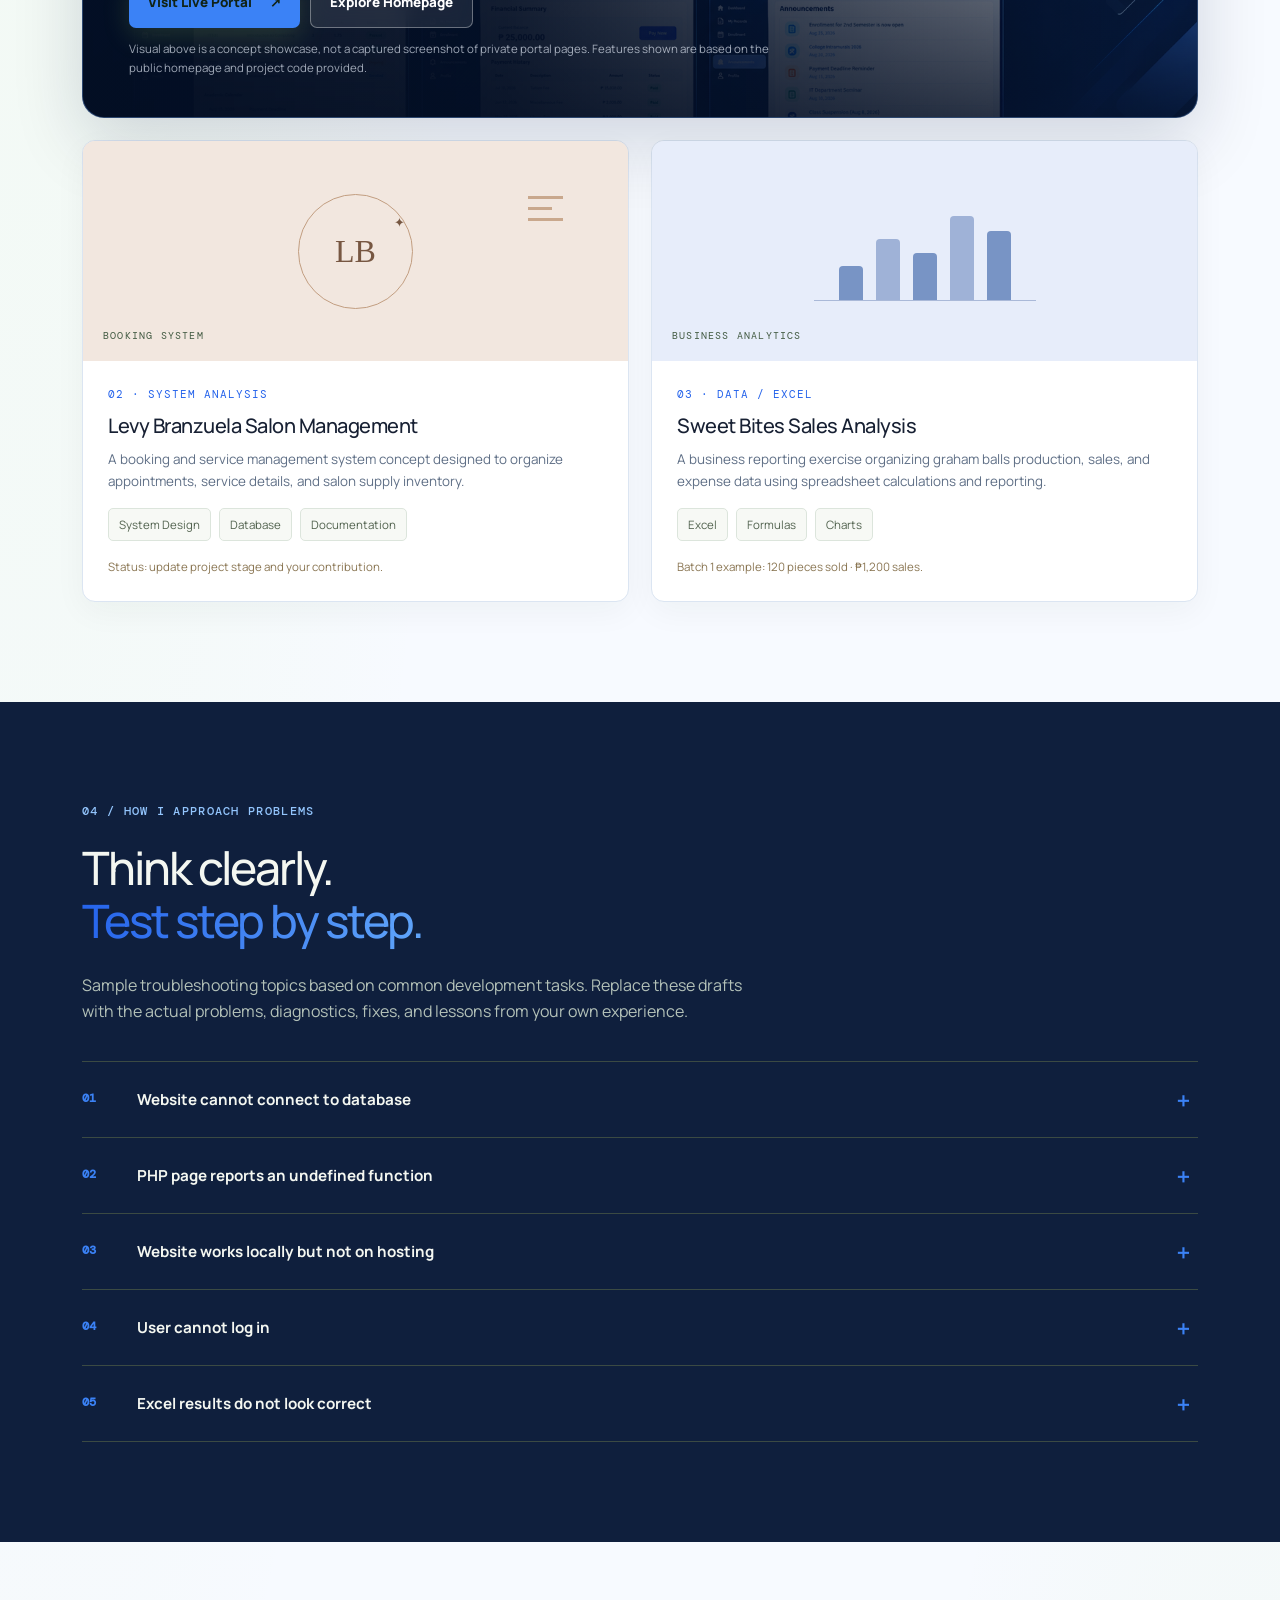
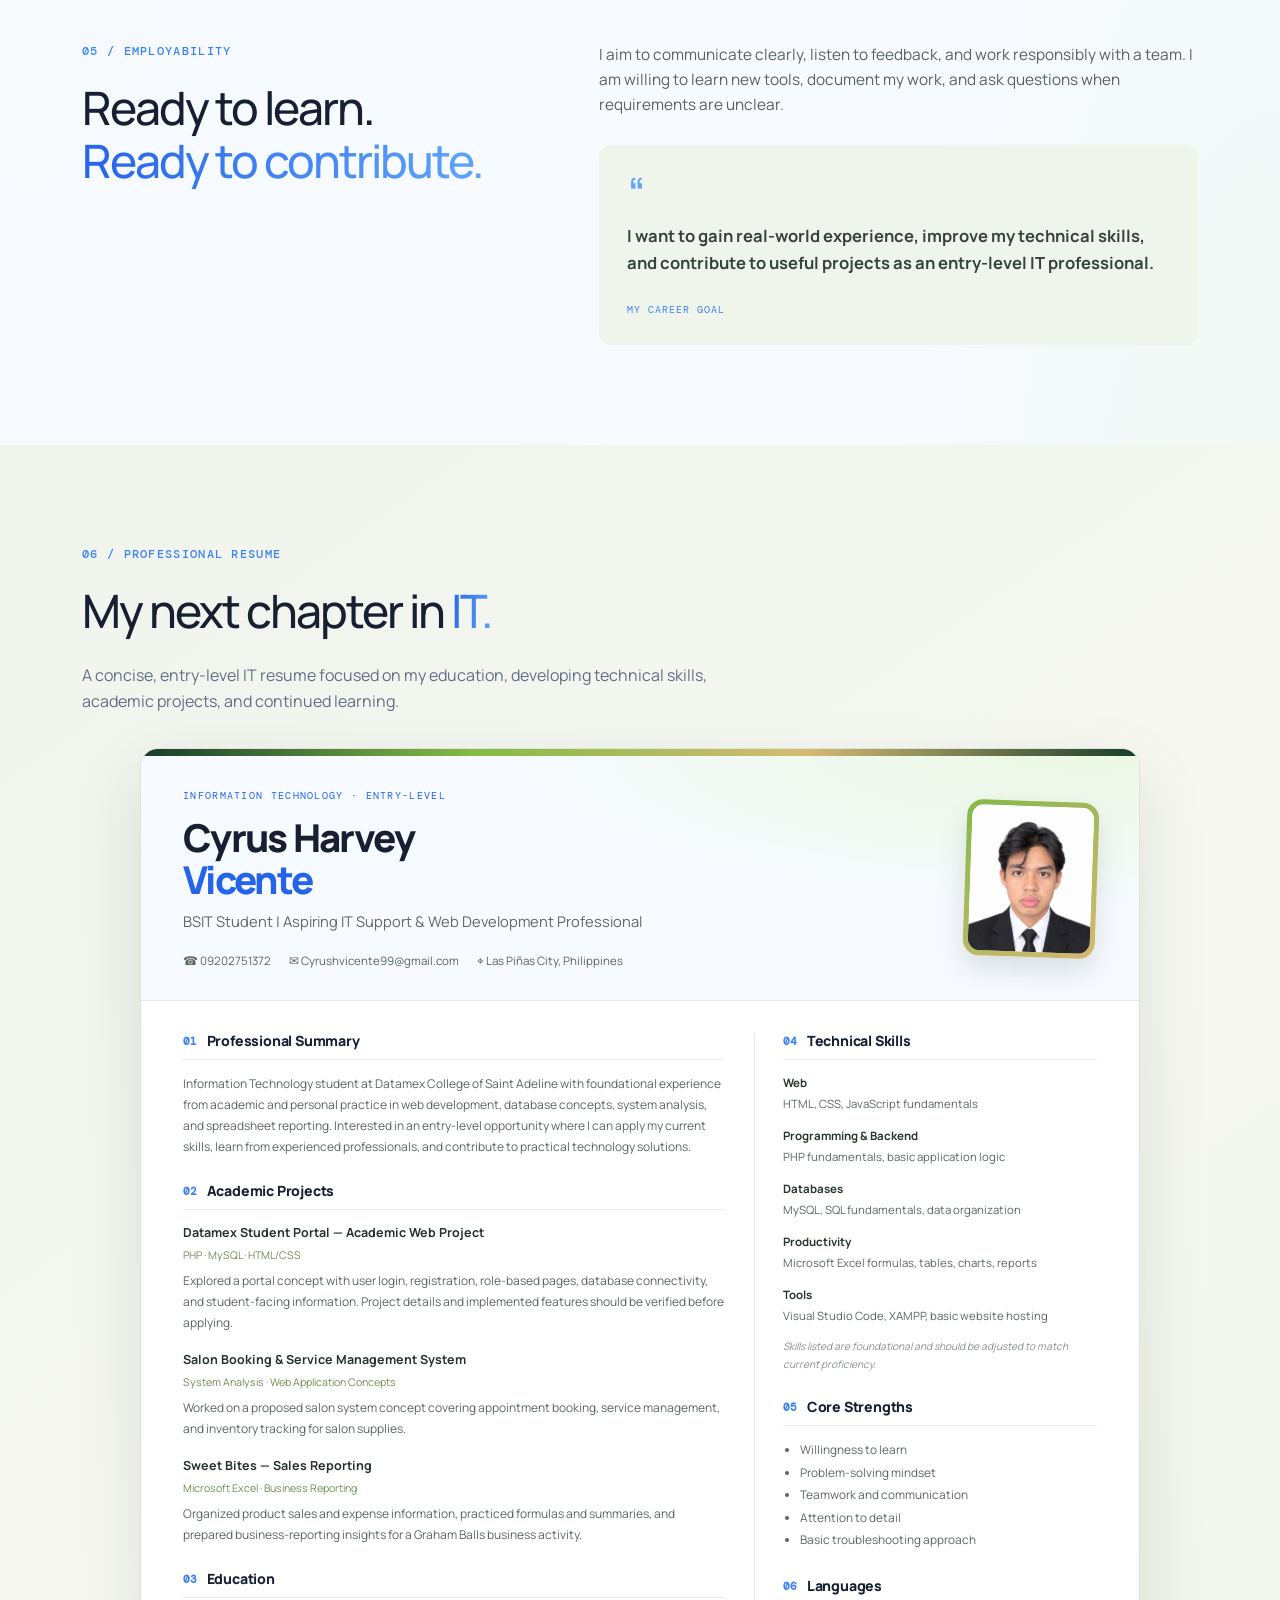
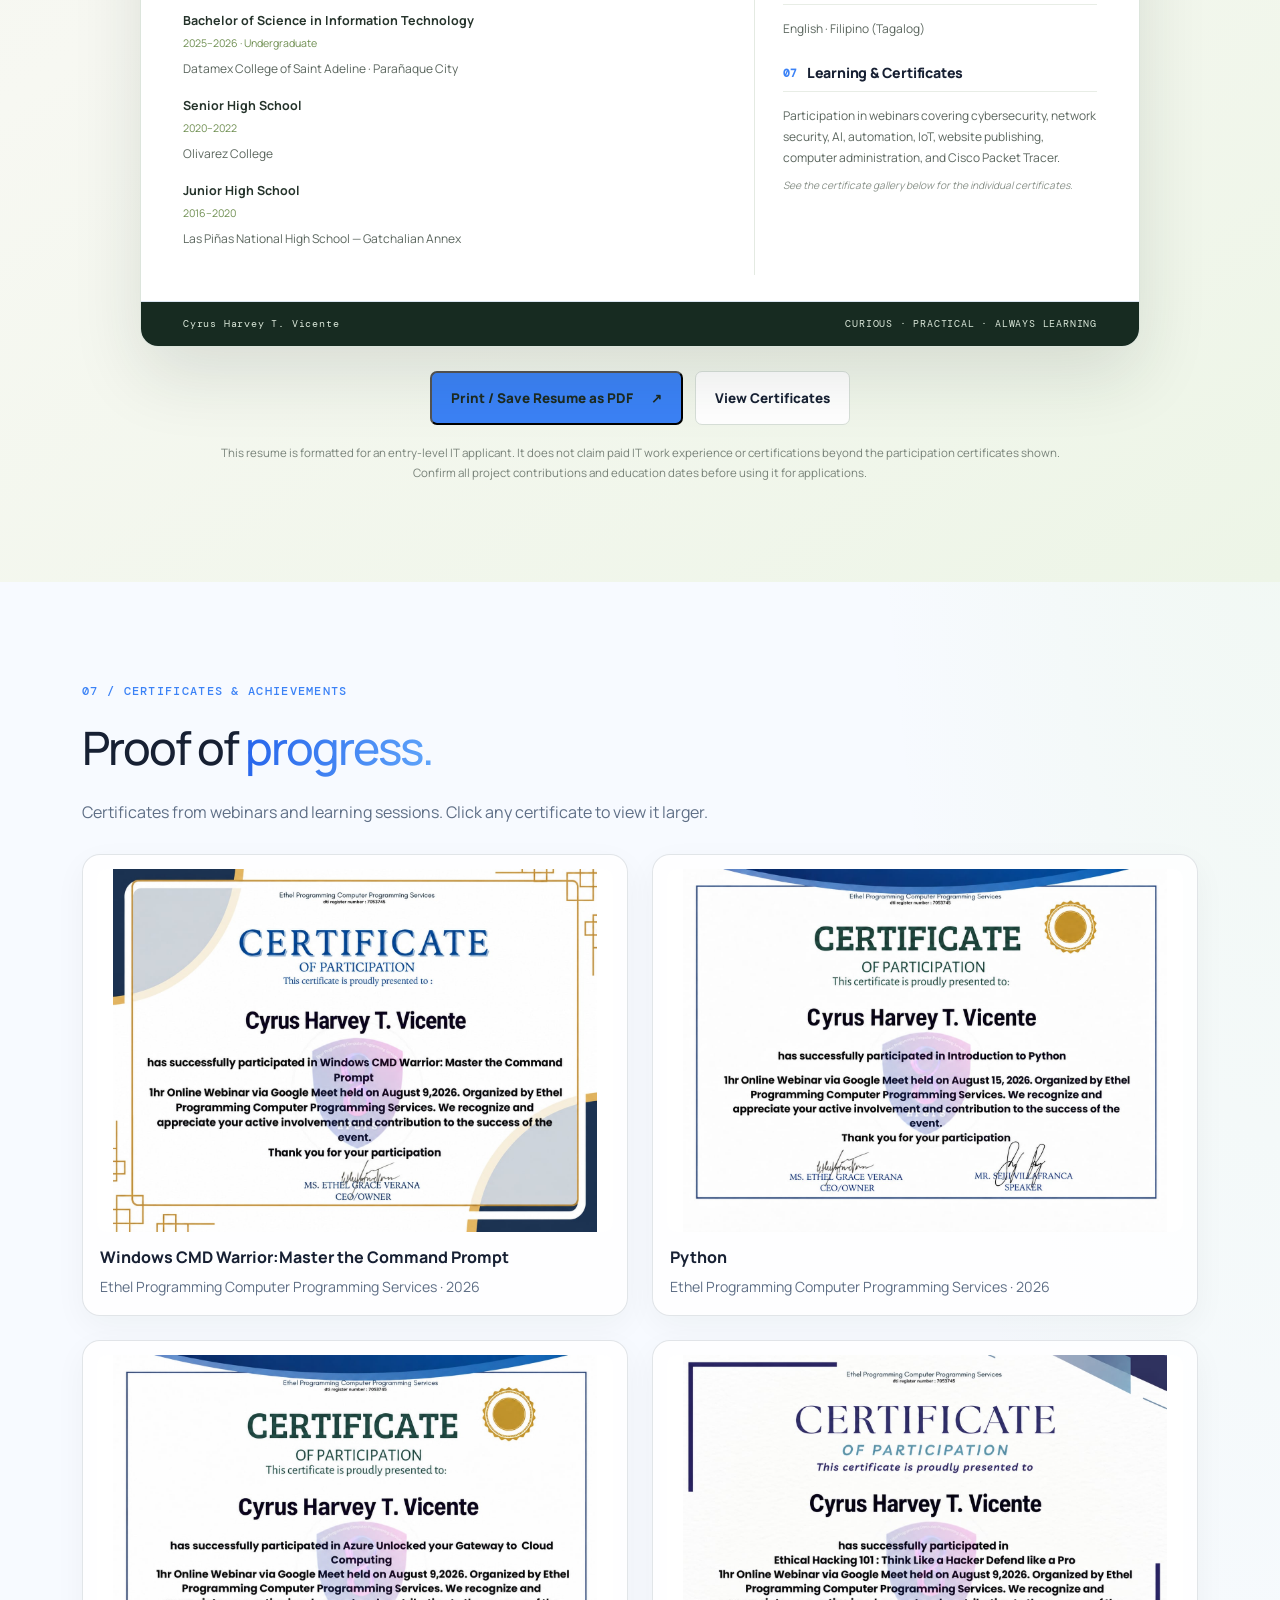
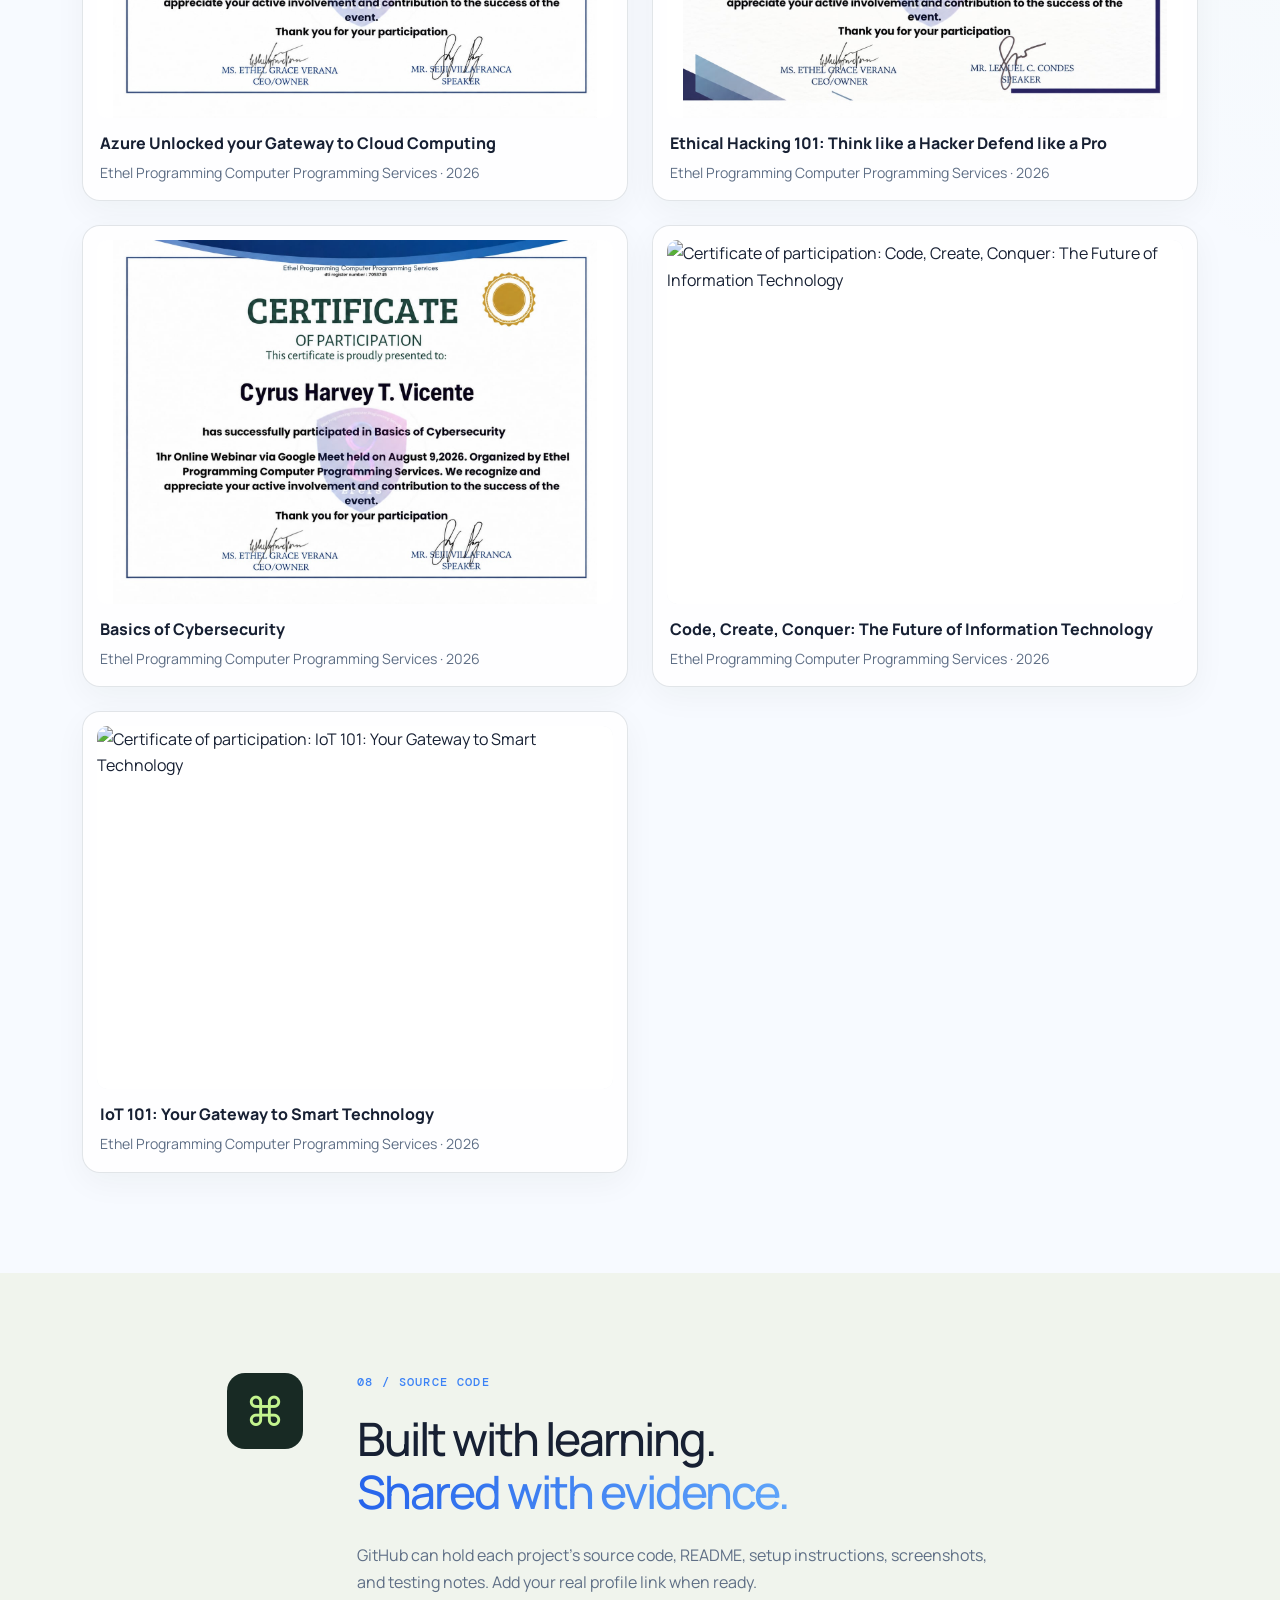
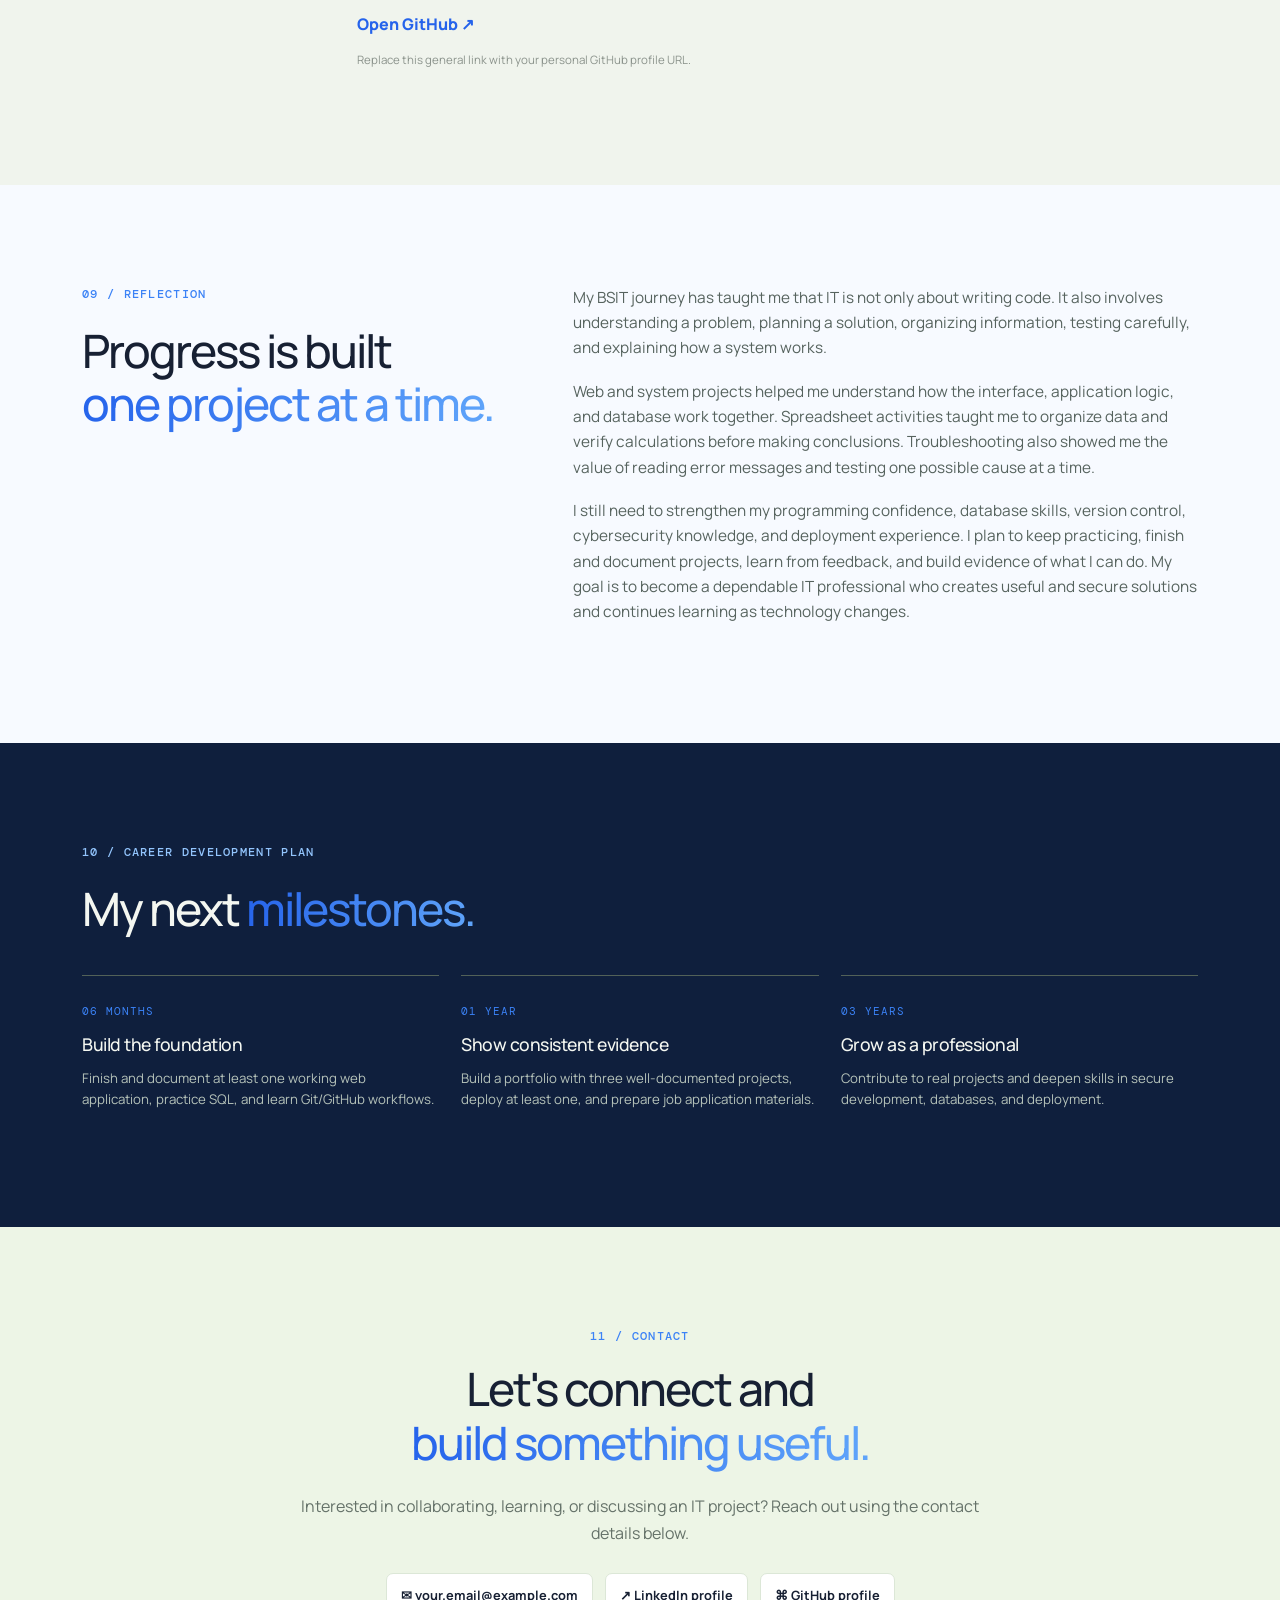
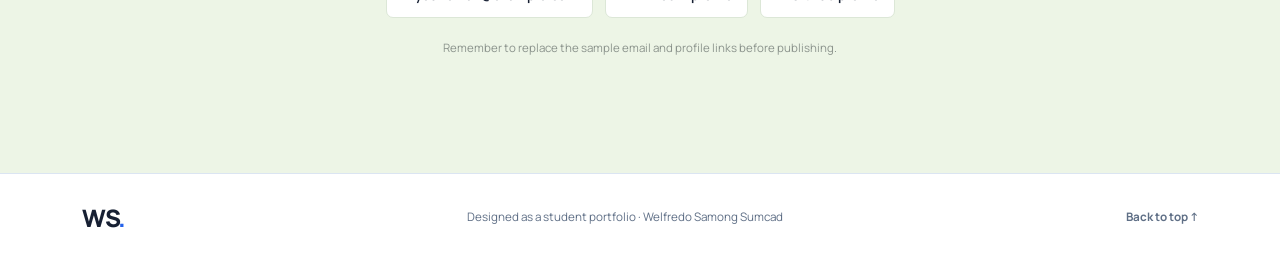
==== commit 7adff017: "Update index.html" ====
--- a/index.html
+++ b/index.html
@@ -183,25 +183,25 @@
     <section class="section" id="certificates">
       <div class="container"><p class="eyebrow">07 / CERTIFICATES & ACHIEVEMENTS</p><h2>Proof of <span>progress.</span></h2><p class="certificate-intro">Certificates from webinars and learning sessions. Click any certificate to view it larger.</p>
         <div class="certificate-grid">
-          <button class="certificate-card" type="button" data-certificate="Certificate" aria-label="View certificate: Digital Office Mastery: Essential Skills for Computer & Administrative Staff">
+          <button class="certificate-card" type="button" data-certificate="Certificate" aria-label="View certificate: Windows CMD Warrior:Master the Command Prompt">
             <span class="certificate-image-wrap"><img src="Certificate" alt="Certificate of participation: Windows CMD Warrior:Master the Command Prompt" loading="lazy"><span class="certificate-zoom">⤢ Click to enlarge</span></span>
             <span class="certificate-title"> Windows CMD Warrior:Master the Command Prompt</span><span class="certificate-org">Ethel Programming Computer Programming Services · 2026</span>
           </button>
-          <button class="certificate-card" type="button" data-certificate="Certificate 1" aria-label="View certificate: The Future of Network Security, AI, Automation and Zero Trust">
-            <span class="certificate-image-wrap"><img src="Certificate 1" alt="Certificate of participation: The Future of Network Security, AI, Automation and Zero Trust" loading="lazy"><span class="certificate-zoom">⤢ Click to enlarge</span></span>
-            <span class="certificate-title">The Future of Network Security, AI, Automation and Zero Trust</span><span class="certificate-org">Ethel Programming Computer Programming Services · 2026</span>
-          </button>
-          <button class="certificate-card" type="button" data-certificate="Certificate 2" aria-label="View certificate: Code, Create, Deploy: A Hands-on Introduction to Building and Publishing Website">
-            <span class="certificate-image-wrap"><img src="Certificate 2" alt="Certificate of participation: Code, Create, Deploy: A Hands-on Introduction to Building and Publishing Website" loading="lazy"><span class="certificate-zoom">⤢ Click to enlarge</span></span>
-            <span class="certificate-title">Code, Create, Deploy: A Hands-on Introduction to Building and Publishing Website</span><span class="certificate-org">Ethel Programming Computer Programming Services · 2026</span>
-          </button>
-          <button class="certificate-card" type="button" data-certificate="Certificate 3" aria-label="View certificate: Cyber Frontlines 2026: Outsmarting Modern Cyber Threats">
-            <span class="certificate-image-wrap"><img src="Certificate 3" alt="Certificate of participation: Cyber Frontlines 2026: Outsmarting Modern Cyber Threats" loading="lazy"><span class="certificate-zoom">⤢ Click to enlarge</span></span>
-            <span class="certificate-title">Cyber Frontlines 2026: Outsmarting Modern Cyber Threats</span><span class="certificate-org">Ethel Programming Computer Programming Services · 2026</span>
-          </button>
-          <button class="certificate-card" type="button" data-certificate="Certificate 4" aria-label="View certificate: Building Secure Networks with Cisco Packet Tracer">
-            <span class="certificate-image-wrap"><img src="Certificate 4" alt="Certificate of participation: Building Secure Networks with Cisco Packet Tracer" loading="lazy"><span class="certificate-zoom">⤢ Click to enlarge</span></span>
-            <span class="certificate-title">Building Secure Networks with Cisco Packet Tracer</span><span class="certificate-org">Ethel Programming Computer Programming Services · 2026</span>
+          <button class="certificate-card" type="button" data-certificate="Certificate 1" aria-label="View certificate: Python">
+            <span class="certificate-image-wrap"><img src="Certificate 1" alt="Certificate of participation: Python" loading="lazy"><span class="certificate-zoom">⤢ Click to enlarge</span></span>
+            <span class="certificate-title">Python</span><span class="certificate-org">Ethel Programming Computer Programming Services · 2026</span>
+          </button>
+          <button class="certificate-card" type="button" data-certificate="Certificate 2" aria-label="View certificate: Azure Unlocked your Gateway to Cloud Computing">
+            <span class="certificate-image-wrap"><img src="Certificate 2" alt="Certificate of participation: Azure Unlocked your Gateway to Cloud Computing" loading="lazy"><span class="certificate-zoom">⤢ Click to enlarge</span></span>
+            <span class="certificate-title">Azure Unlocked your Gateway to Cloud Computing</span><span class="certificate-org">Ethel Programming Computer Programming Services · 2026</span>
+          </button>
+          <button class="certificate-card" type="button" data-certificate="Certificate 3" aria-label="View certificate: Ethical Hacking 101: Think like a Hacker Defend like a Pro">
+            <span class="certificate-image-wrap"><img src="Certificate 3" alt="Certificate of participation: Ethical Hacking 101: Think like a Hacker Defend like a Pro" loading="lazy"><span class="certificate-zoom">⤢ Click to enlarge</span></span>
+            <span class="certificate-title">Ethical Hacking 101: Think like a Hacker Defend like a Pro</span><span class="certificate-org">Ethel Programming Computer Programming Services · 2026</span>
+          </button>
+          <button class="certificate-card" type="button" data-certificate="Certificate 4" aria-label="View certificate: Basics of Cybersecurity">
+            <span class="certificate-image-wrap"><img src="Certificate 4" alt="Certificate of participation: Basics of Cybersecurity" loading="lazy"><span class="certificate-zoom">⤢ Click to enlarge</span></span>
+            <span class="certificate-title">Basics of Cybersecurity</span><span class="certificate-org">Ethel Programming Computer Programming Services · 2026</span>
           </button>
           <button class="certificate-card" type="button" data-certificate="certificates/certificate-6.png" aria-label="View certificate: Code, Create, Conquer: The Future of Information Technology">
             <span class="certificate-image-wrap"><img src="certificates/certificate-6.png" alt="Certificate of participation: Code, Create, Conquer: The Future of Information Technology" loading="lazy"><span class="certificate-zoom">⤢ Click to enlarge</span></span>
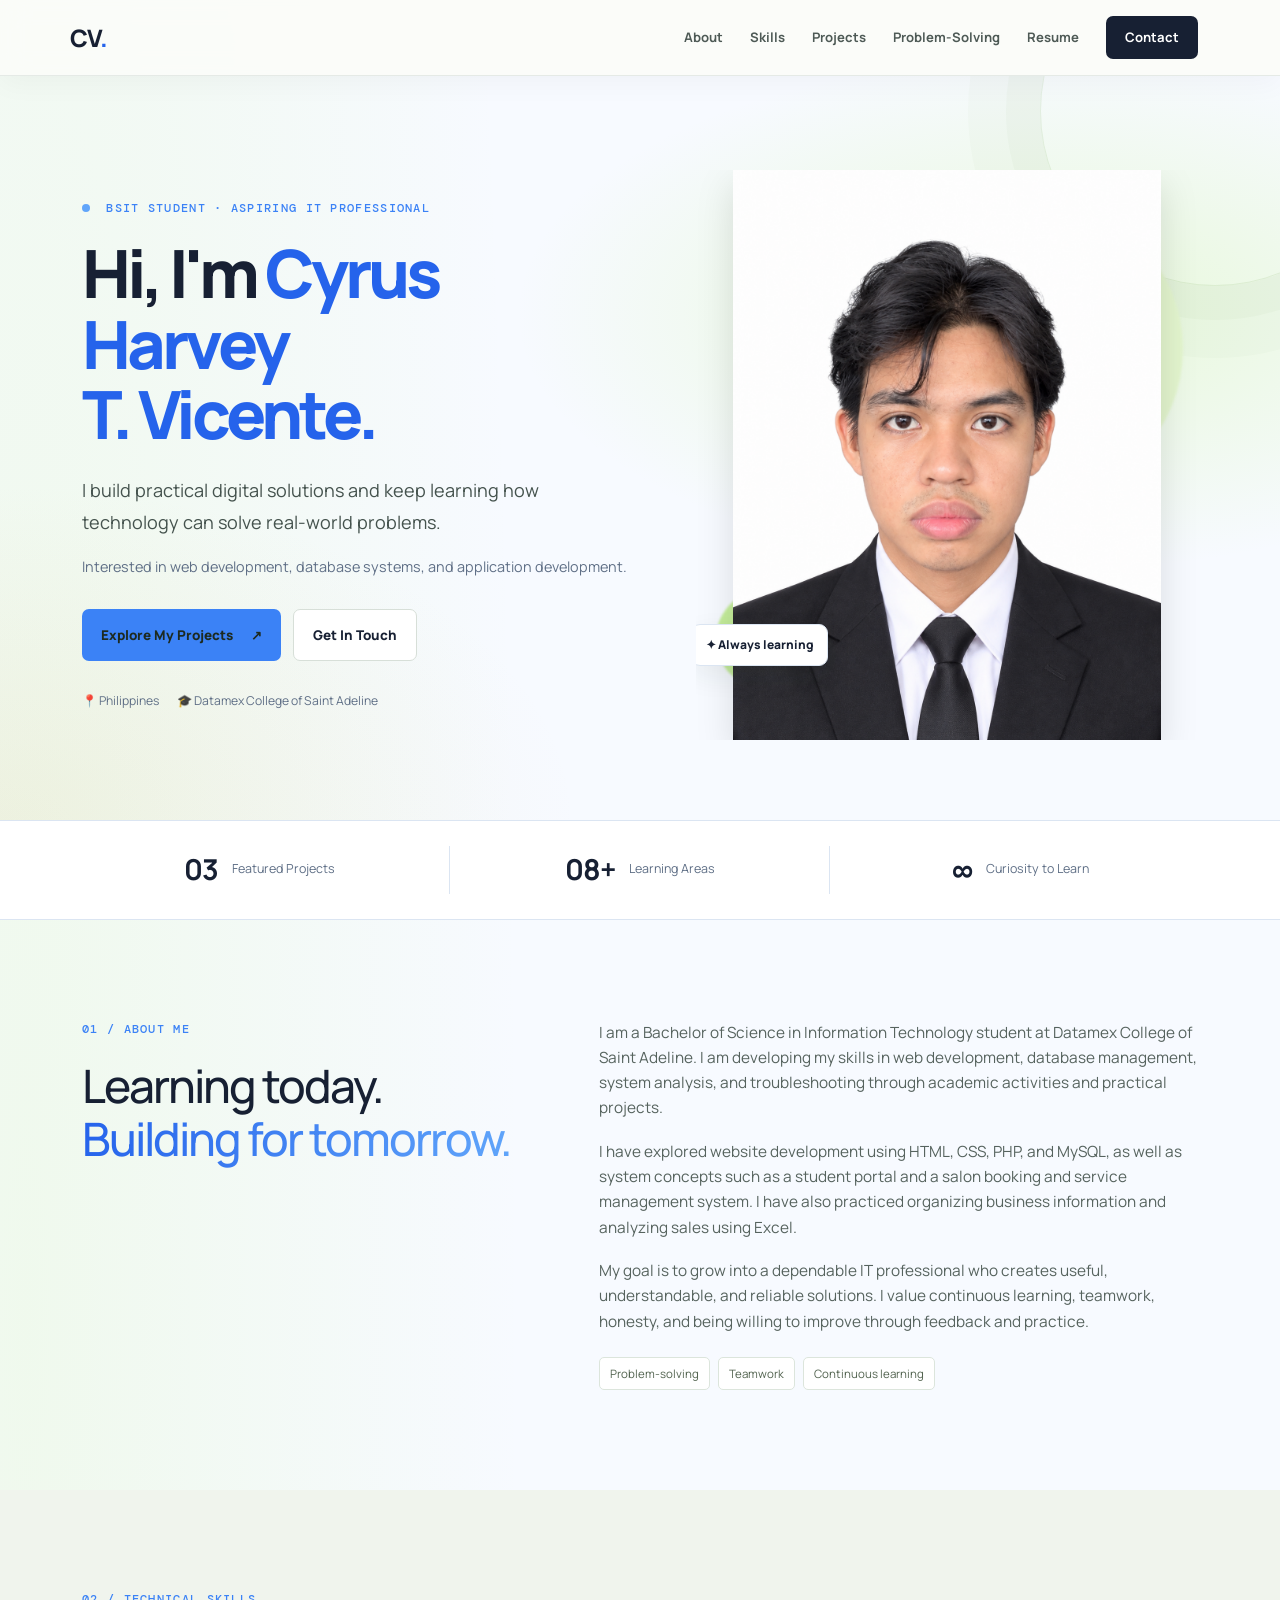
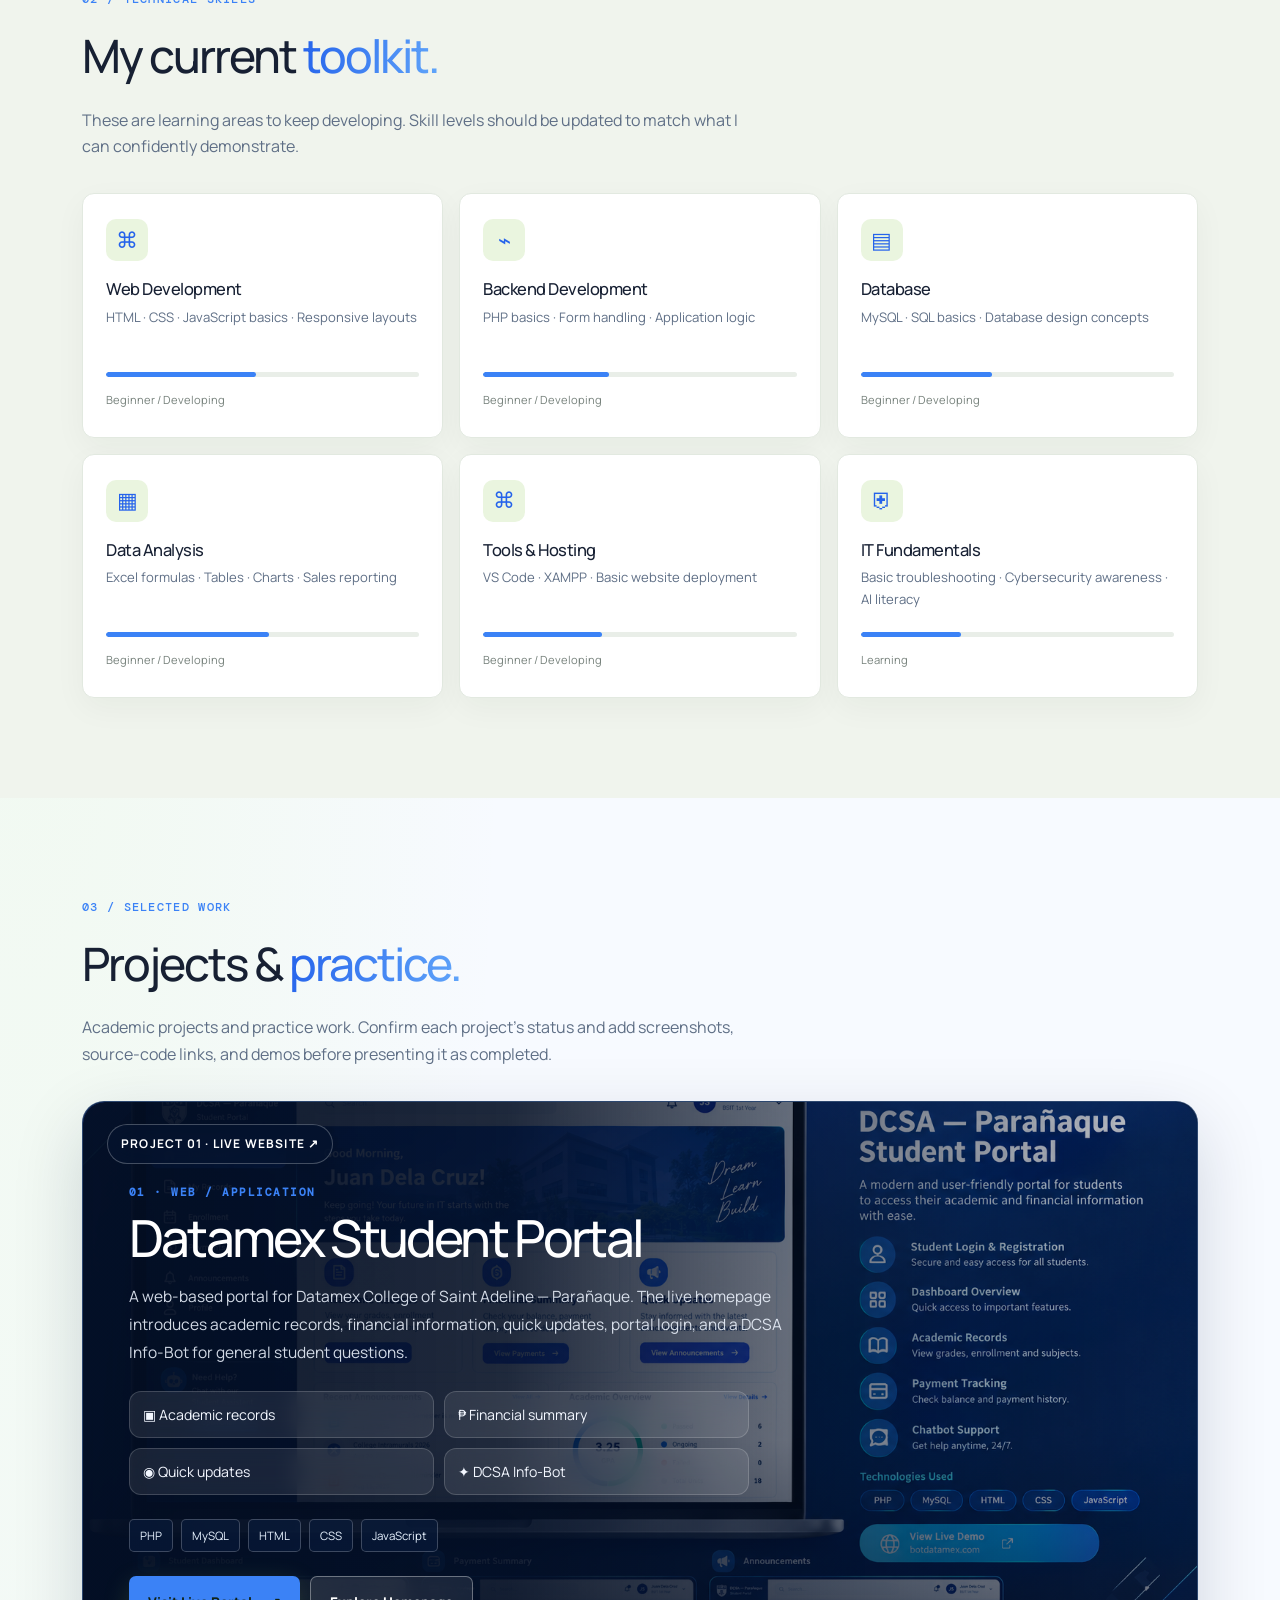
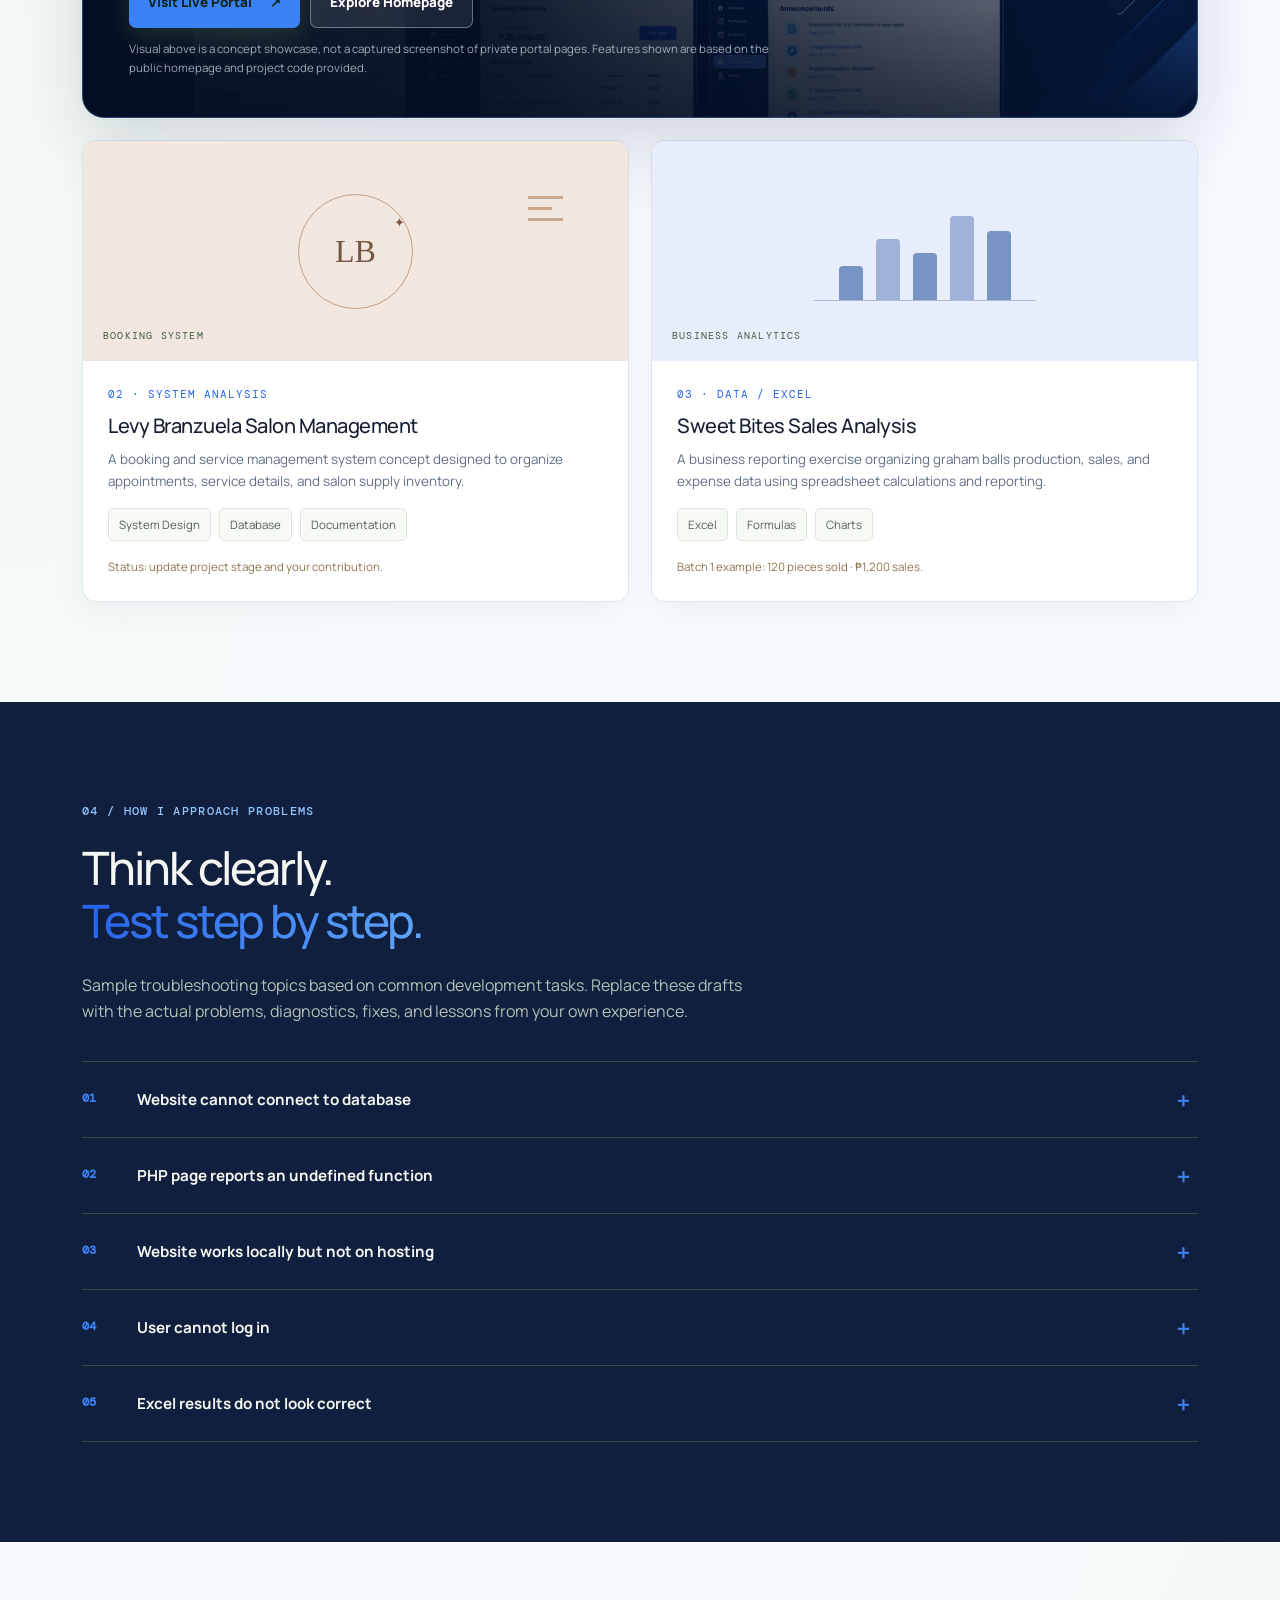
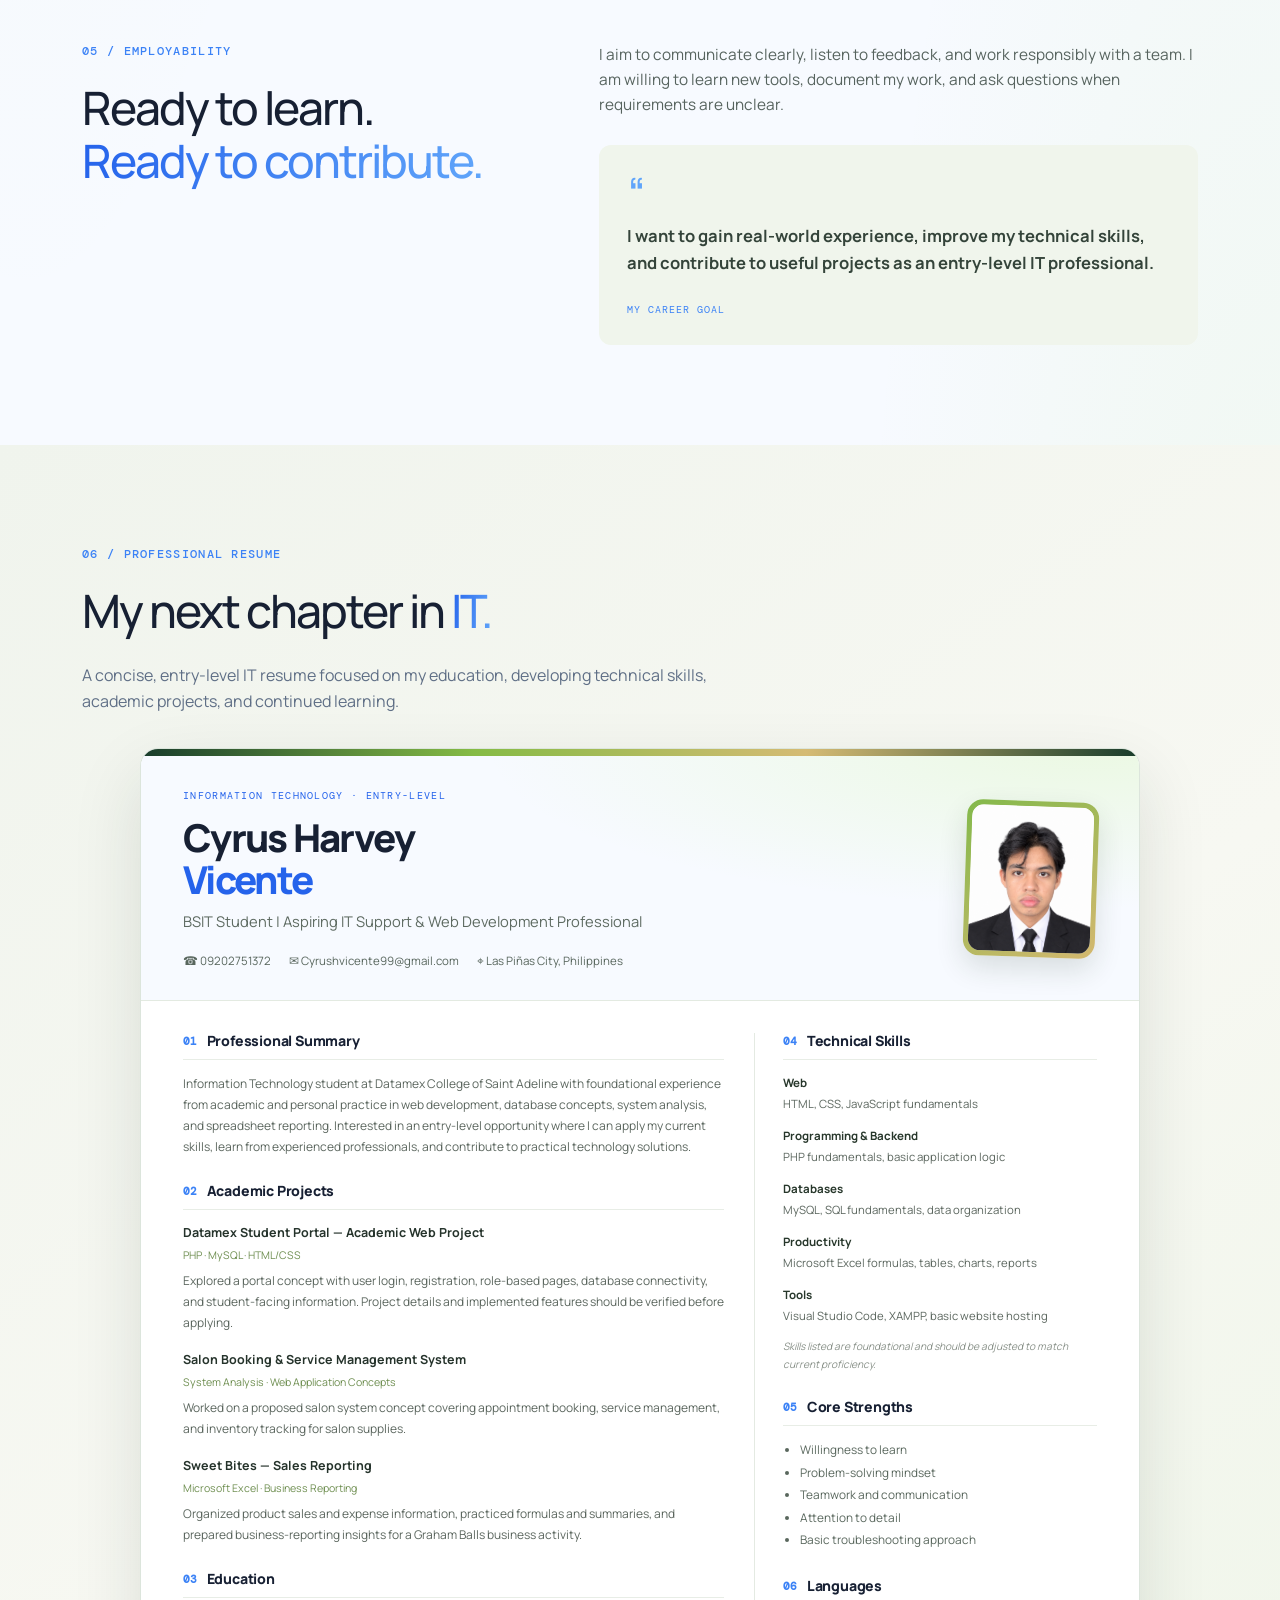
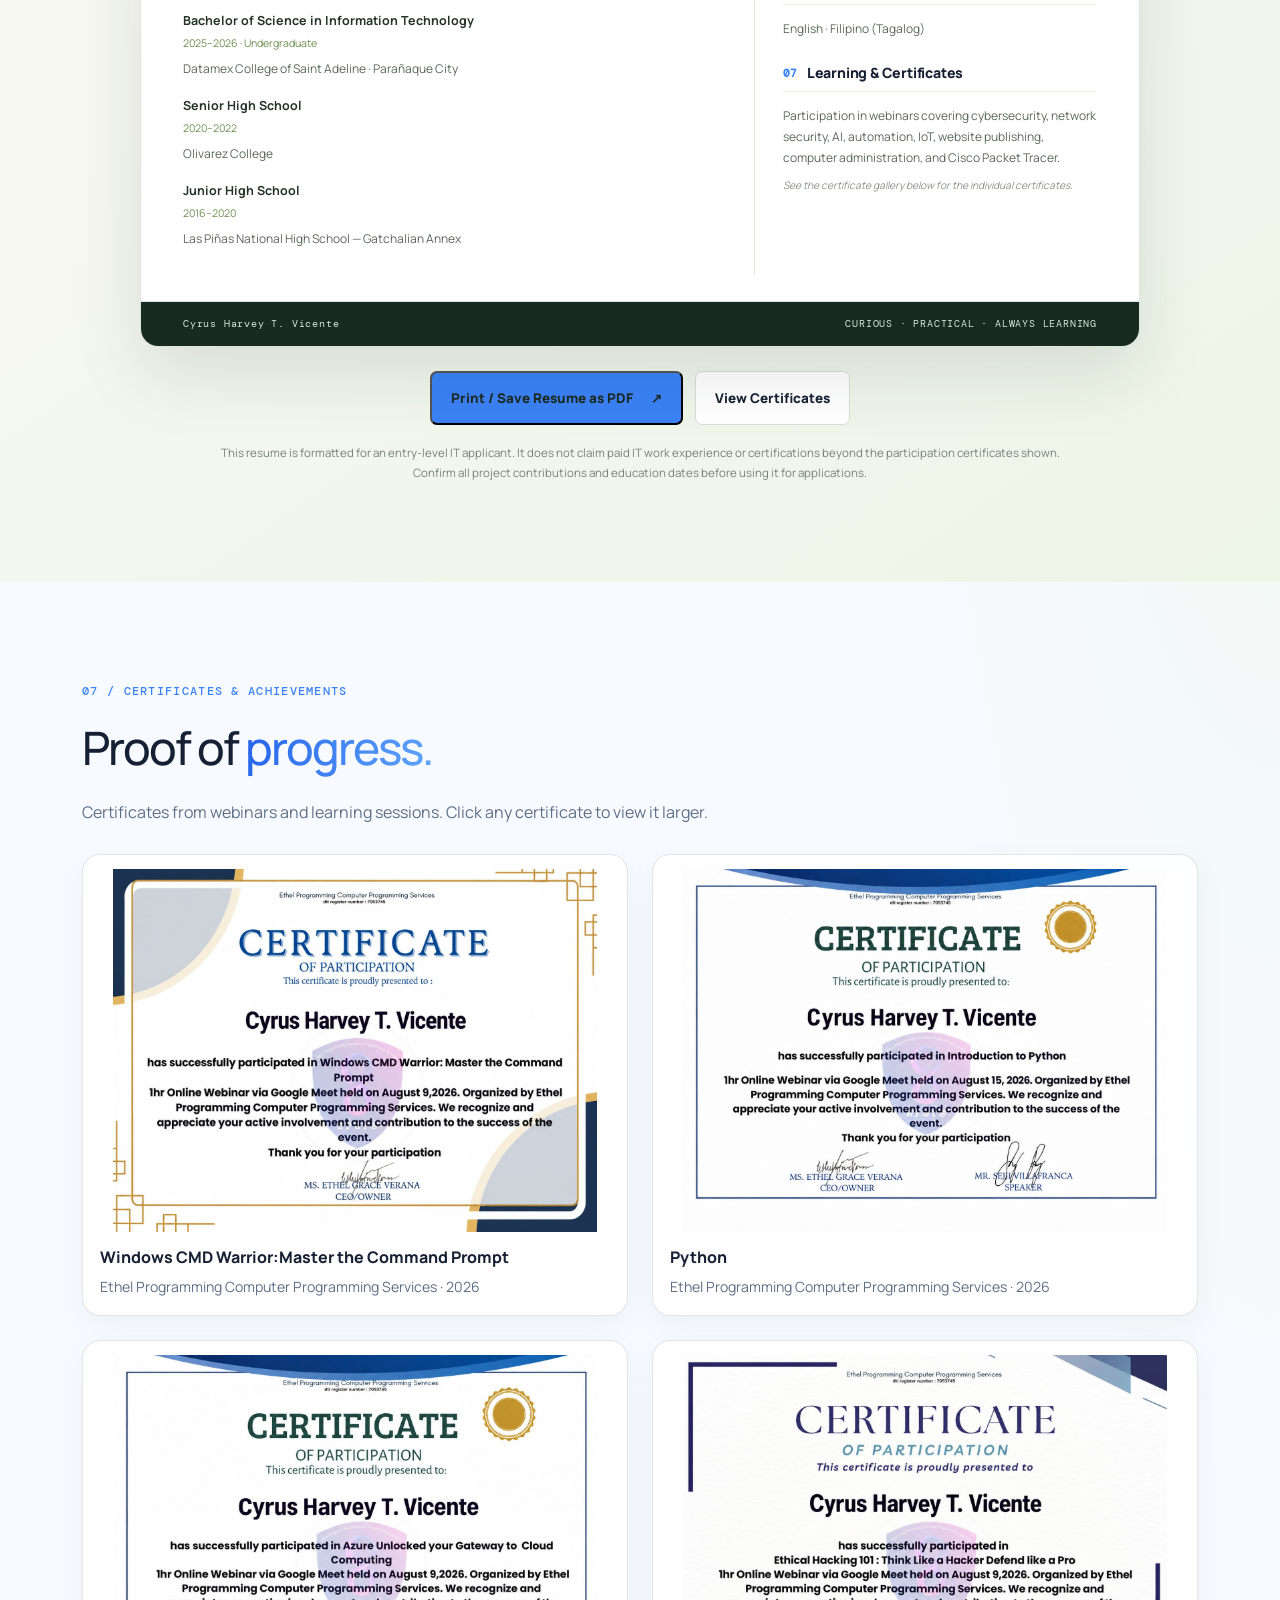
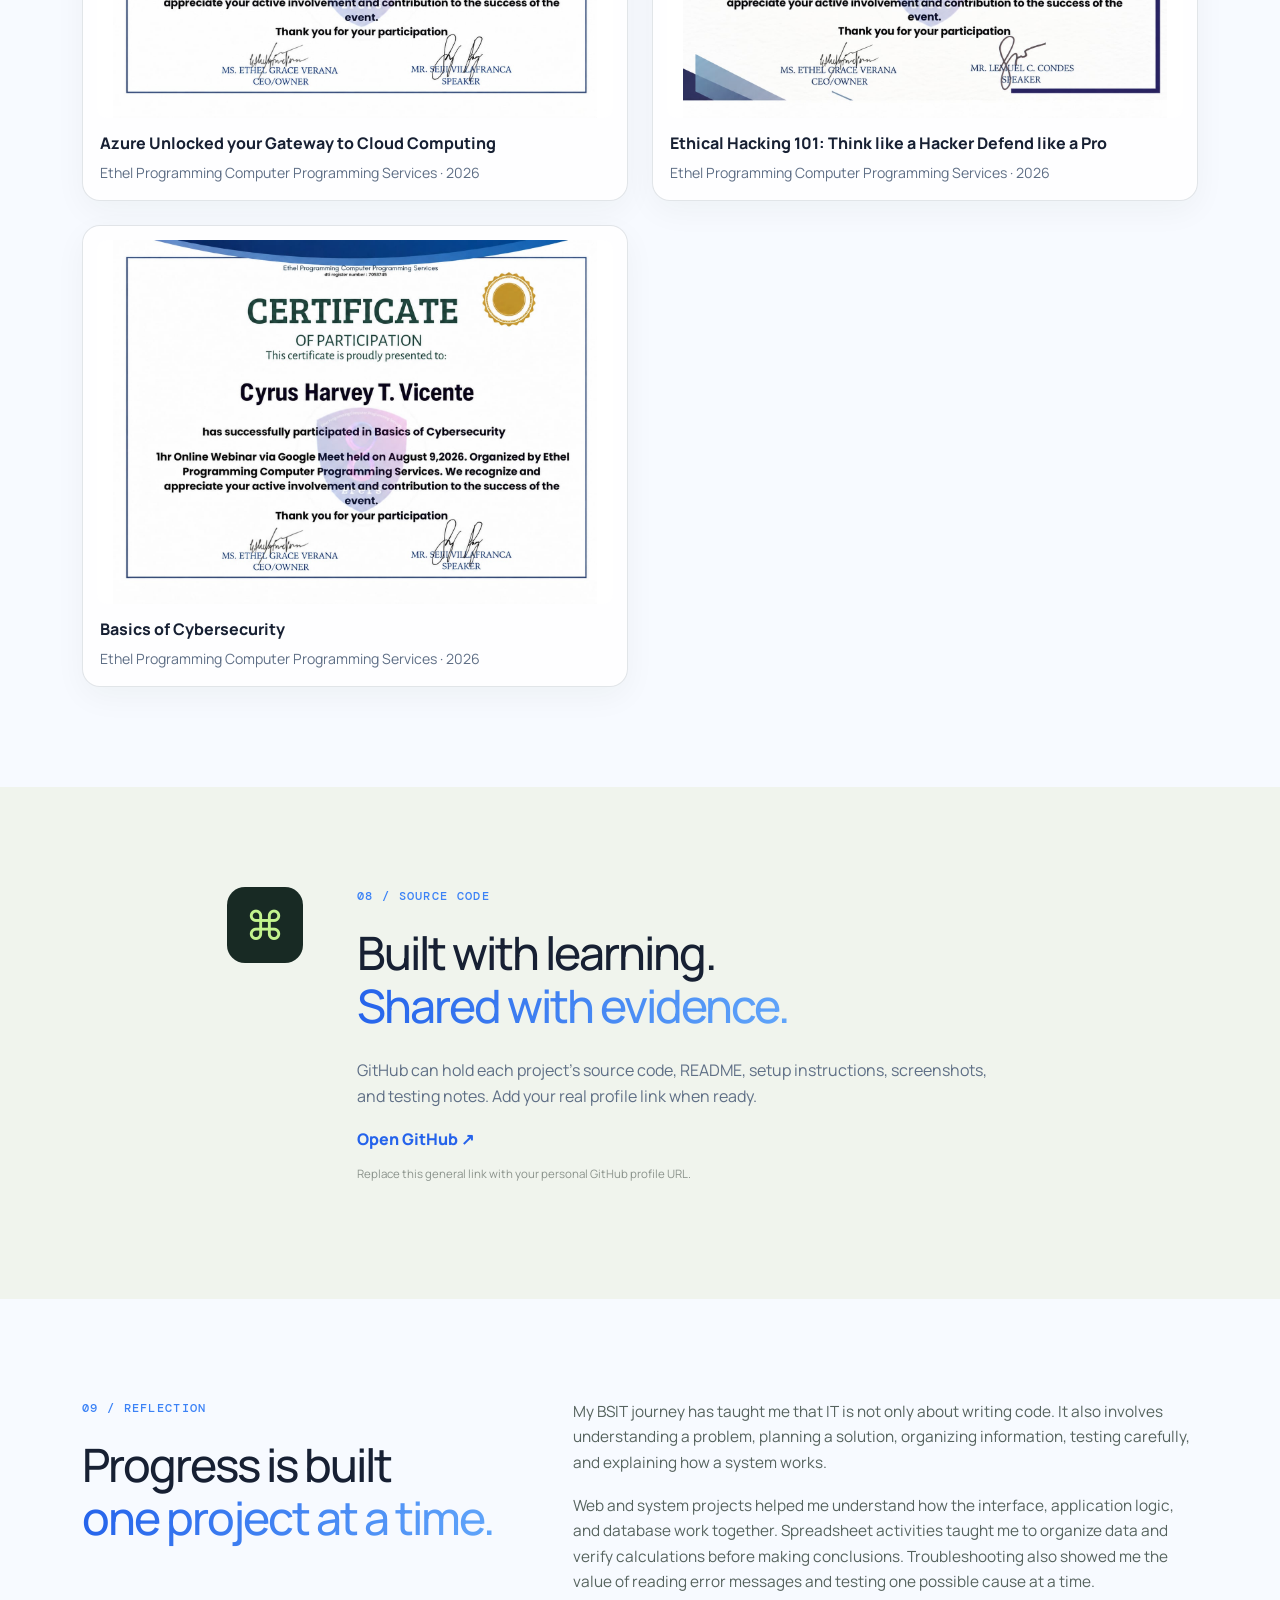
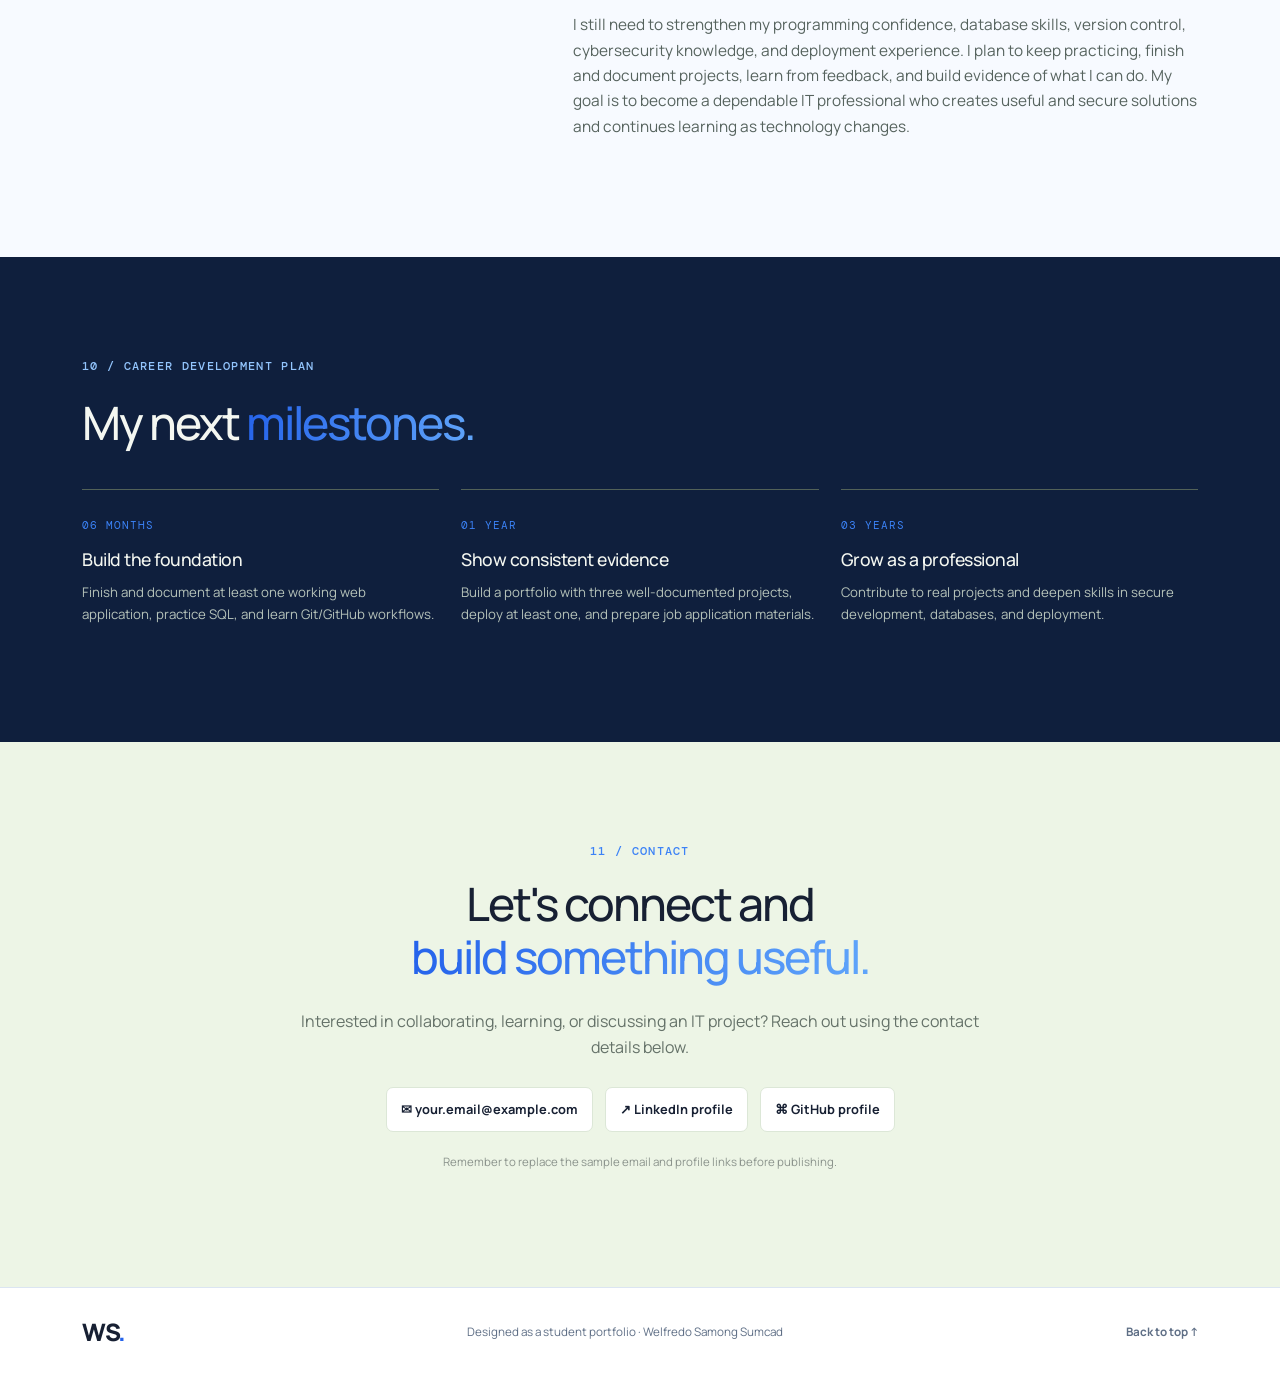
==== commit 59afcf04: "Update index.html" ====
--- a/index.html
+++ b/index.html
@@ -203,14 +203,6 @@
             <span class="certificate-image-wrap"><img src="Certificate 4" alt="Certificate of participation: Basics of Cybersecurity" loading="lazy"><span class="certificate-zoom">⤢ Click to enlarge</span></span>
             <span class="certificate-title">Basics of Cybersecurity</span><span class="certificate-org">Ethel Programming Computer Programming Services · 2026</span>
           </button>
-          <button class="certificate-card" type="button" data-certificate="certificates/certificate-6.png" aria-label="View certificate: Code, Create, Conquer: The Future of Information Technology">
-            <span class="certificate-image-wrap"><img src="certificates/certificate-6.png" alt="Certificate of participation: Code, Create, Conquer: The Future of Information Technology" loading="lazy"><span class="certificate-zoom">⤢ Click to enlarge</span></span>
-            <span class="certificate-title">Code, Create, Conquer: The Future of Information Technology</span><span class="certificate-org">Ethel Programming Computer Programming Services · 2026</span>
-          </button>
-          <button class="certificate-card" type="button" data-certificate="certificates/certificate-7.png" aria-label="View certificate: IoT 101: Your Gateway to Smart Technology">
-            <span class="certificate-image-wrap"><img src="certificates/certificate-7.png" alt="Certificate of participation: IoT 101: Your Gateway to Smart Technology" loading="lazy"><span class="certificate-zoom">⤢ Click to enlarge</span></span>
-            <span class="certificate-title">IoT 101: Your Gateway to Smart Technology</span><span class="certificate-org">Ethel Programming Computer Programming Services · 2026</span>
-          </button>
         </div></div>
     </section>
 
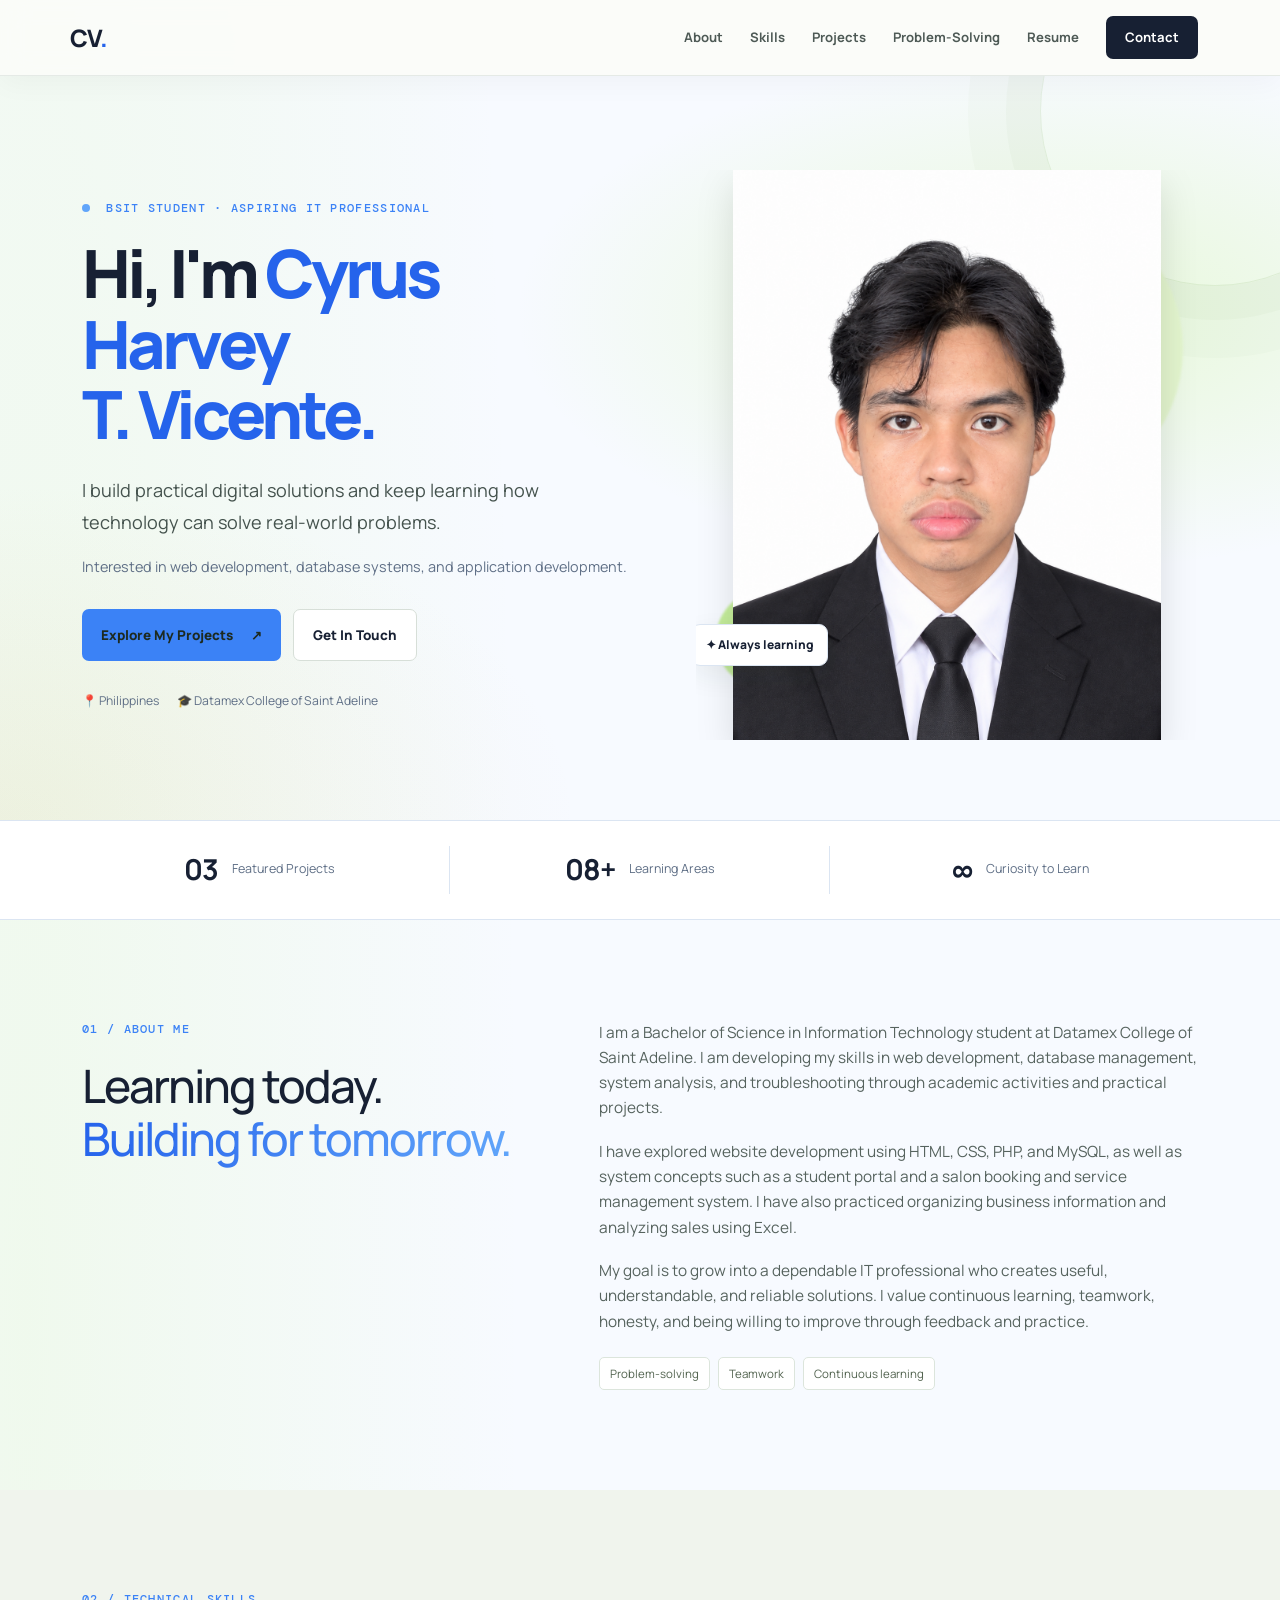
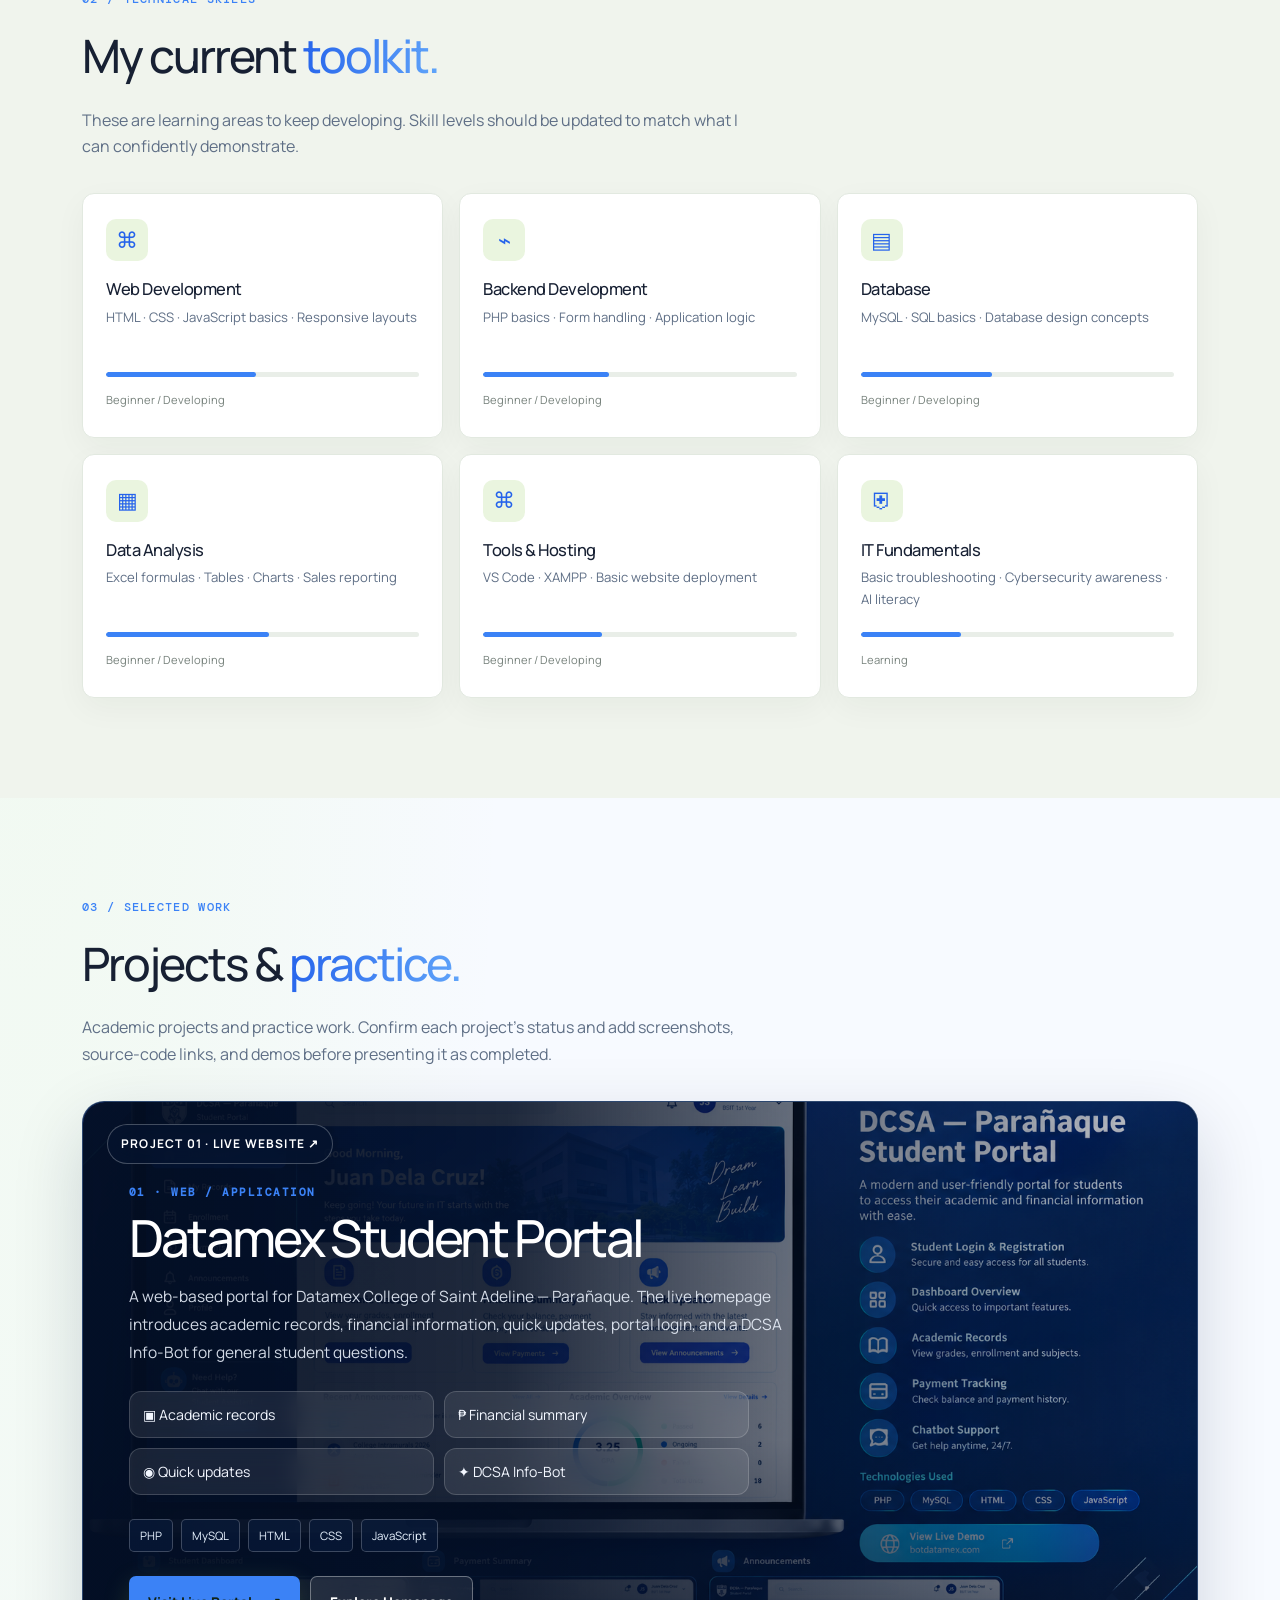
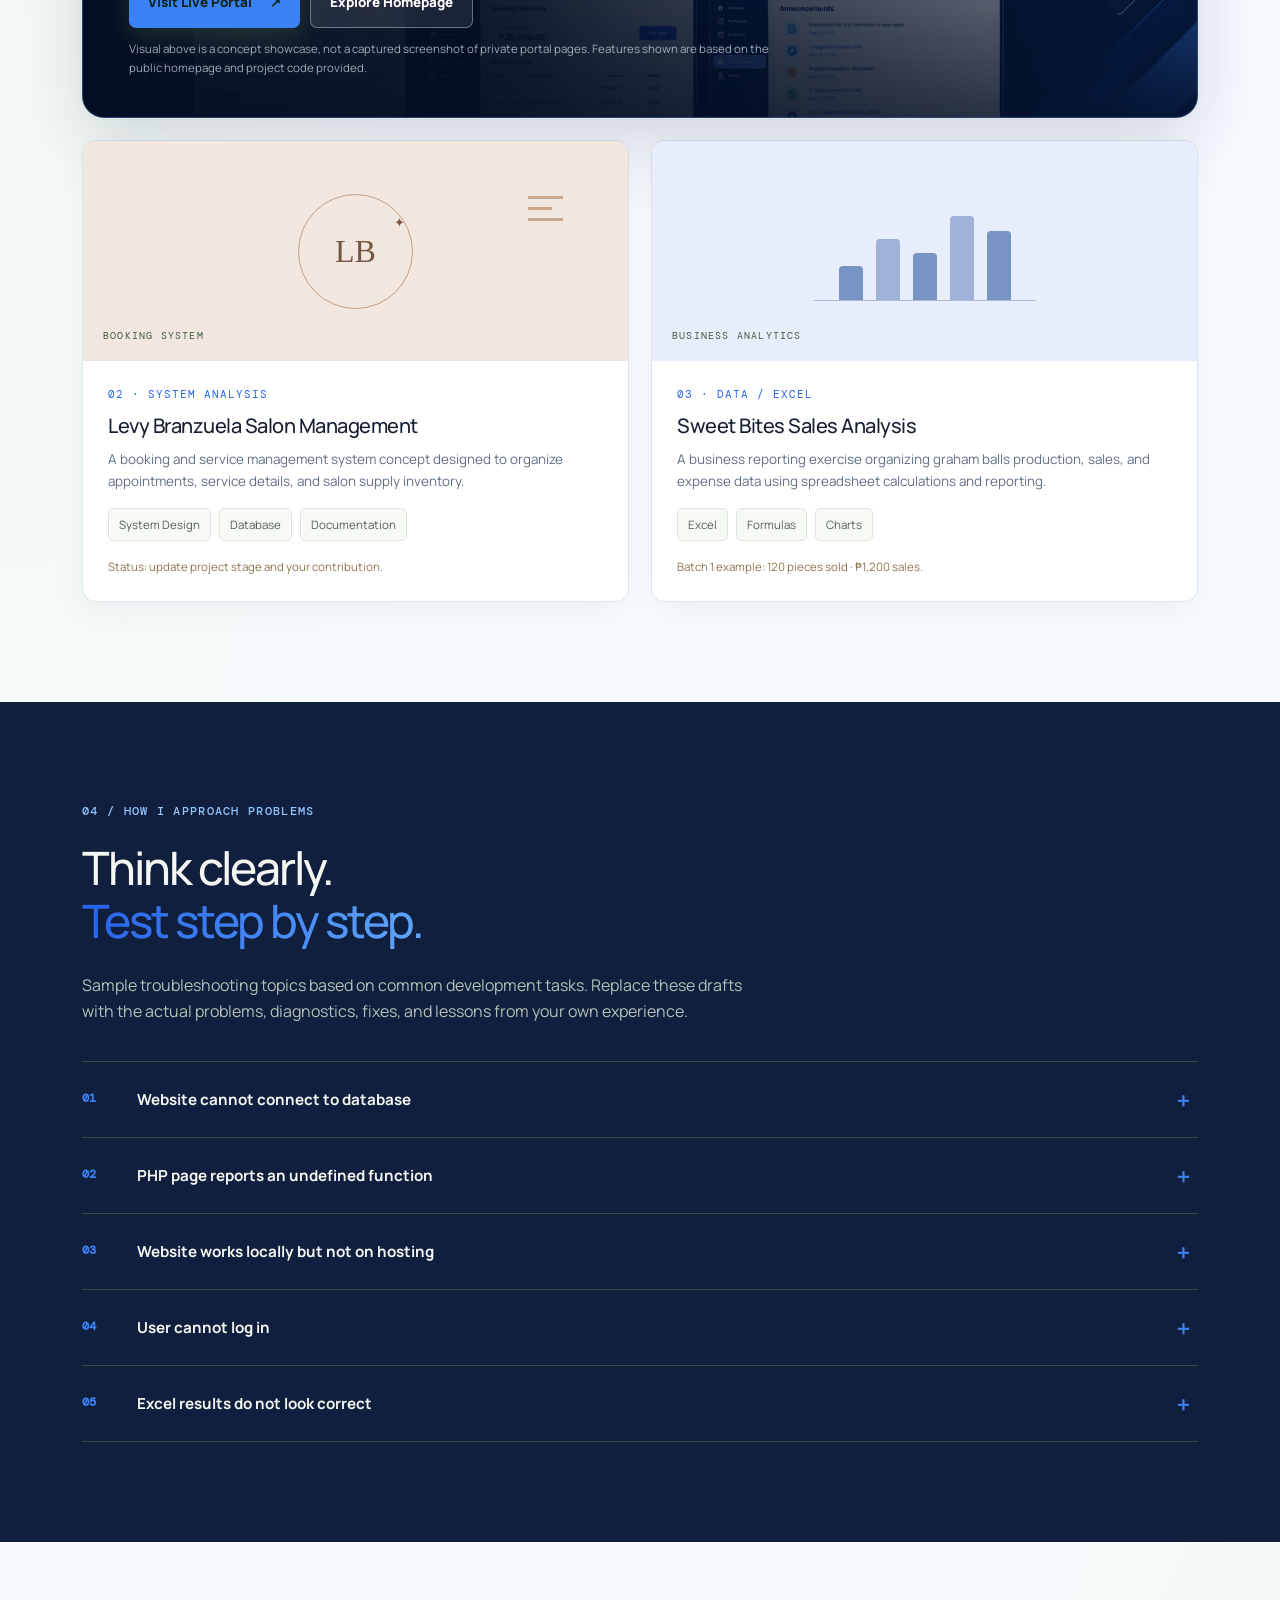
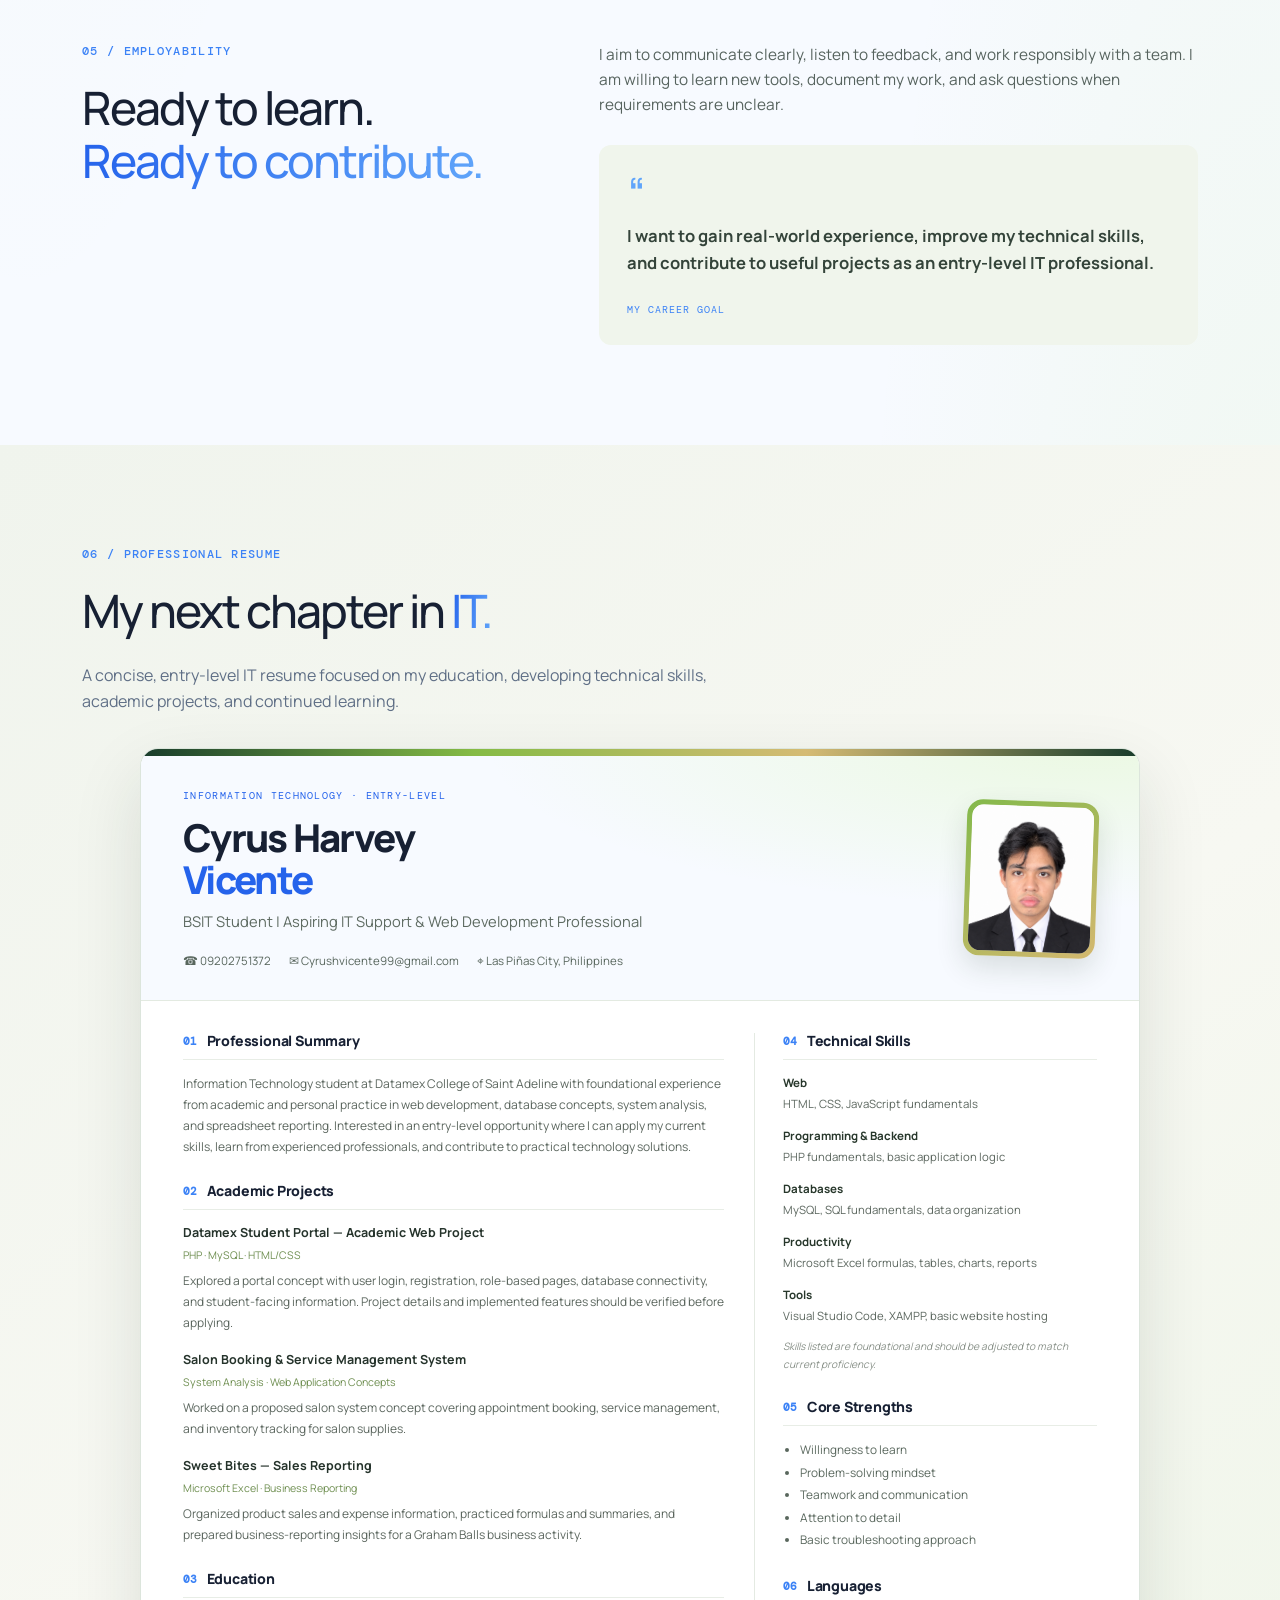
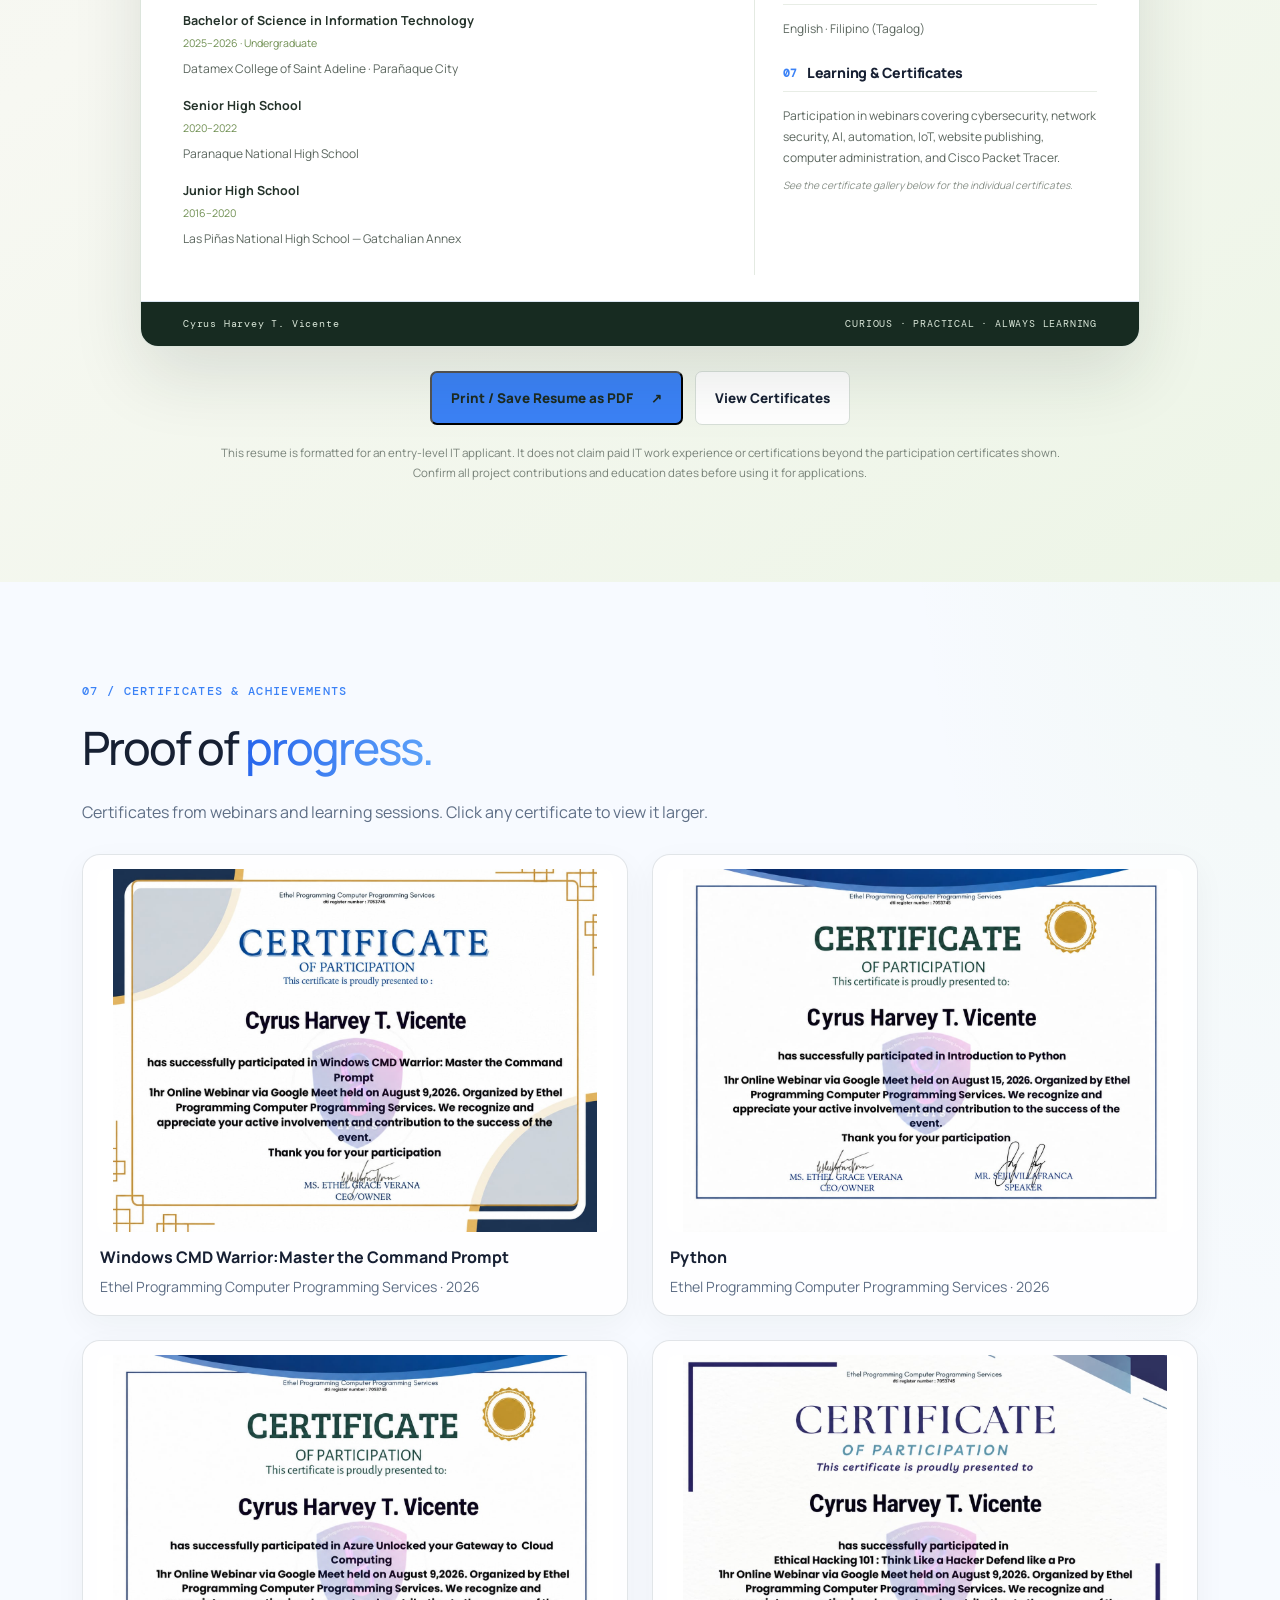
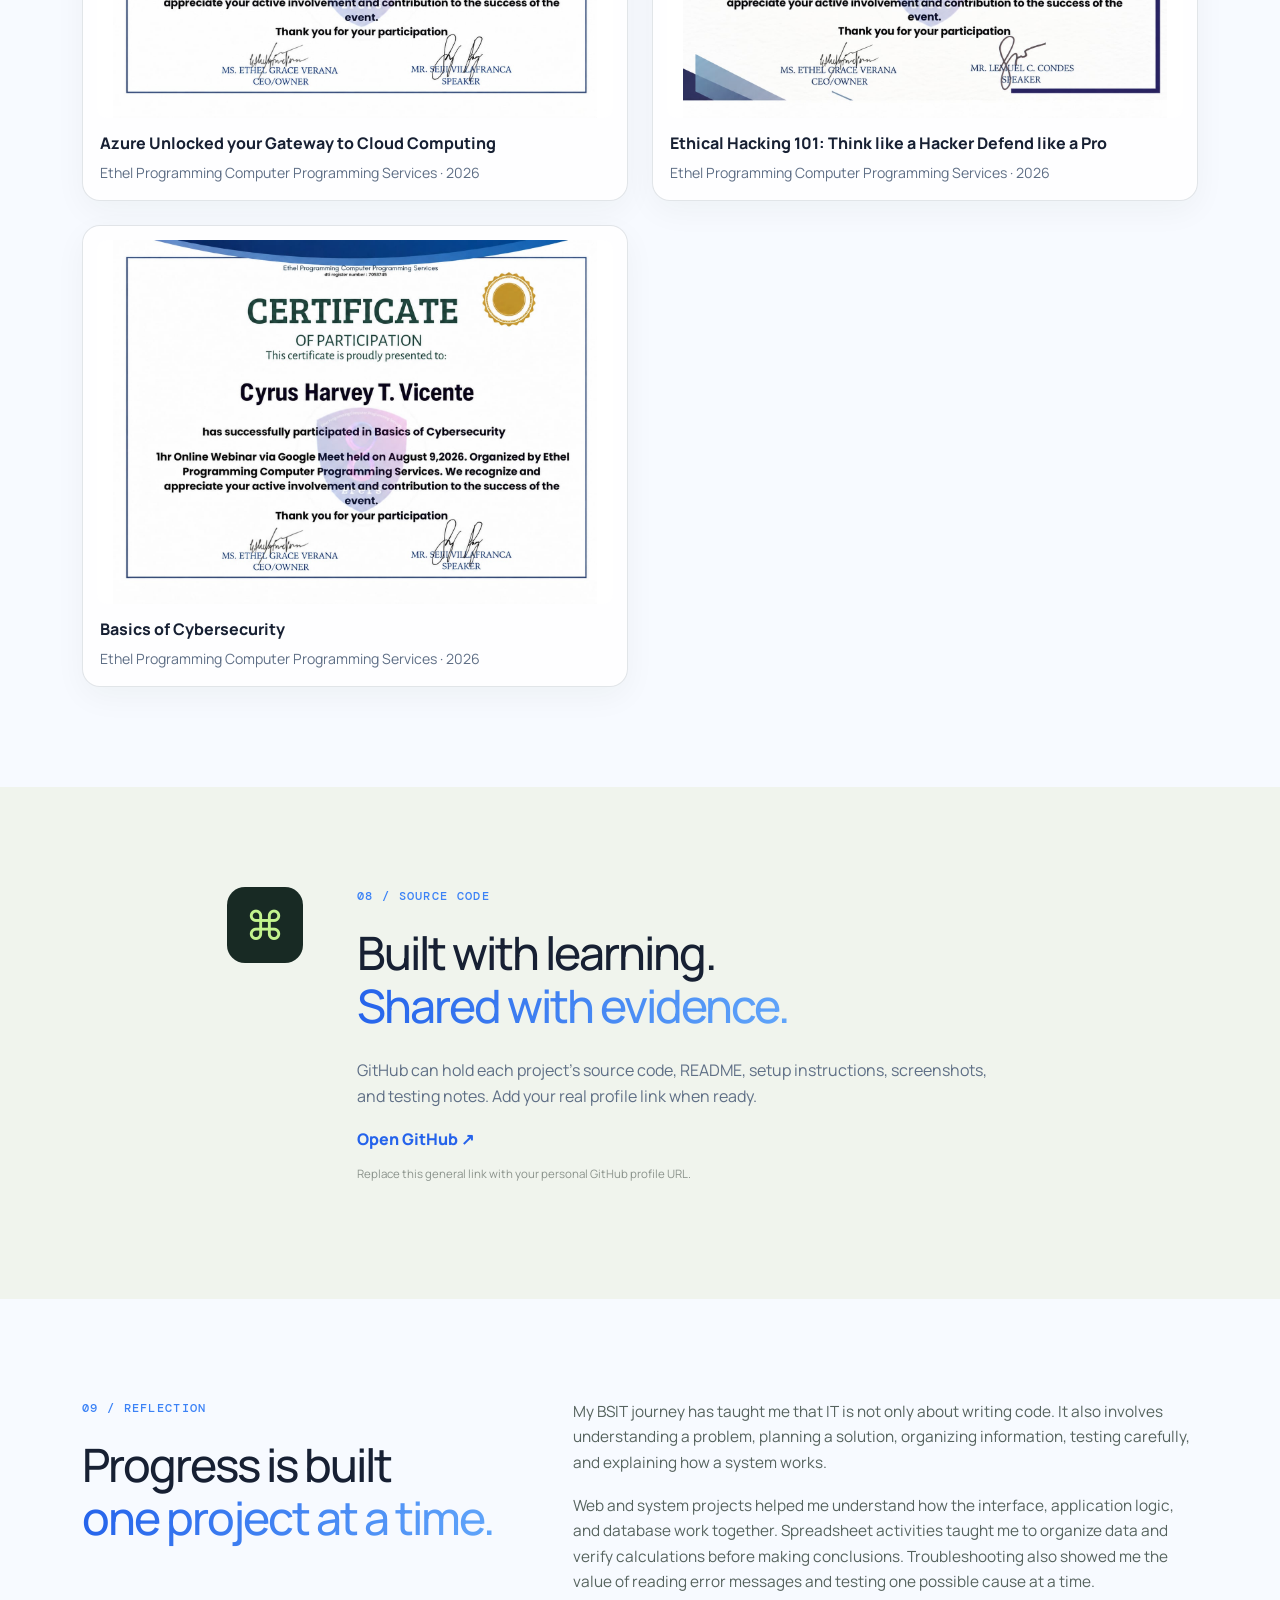
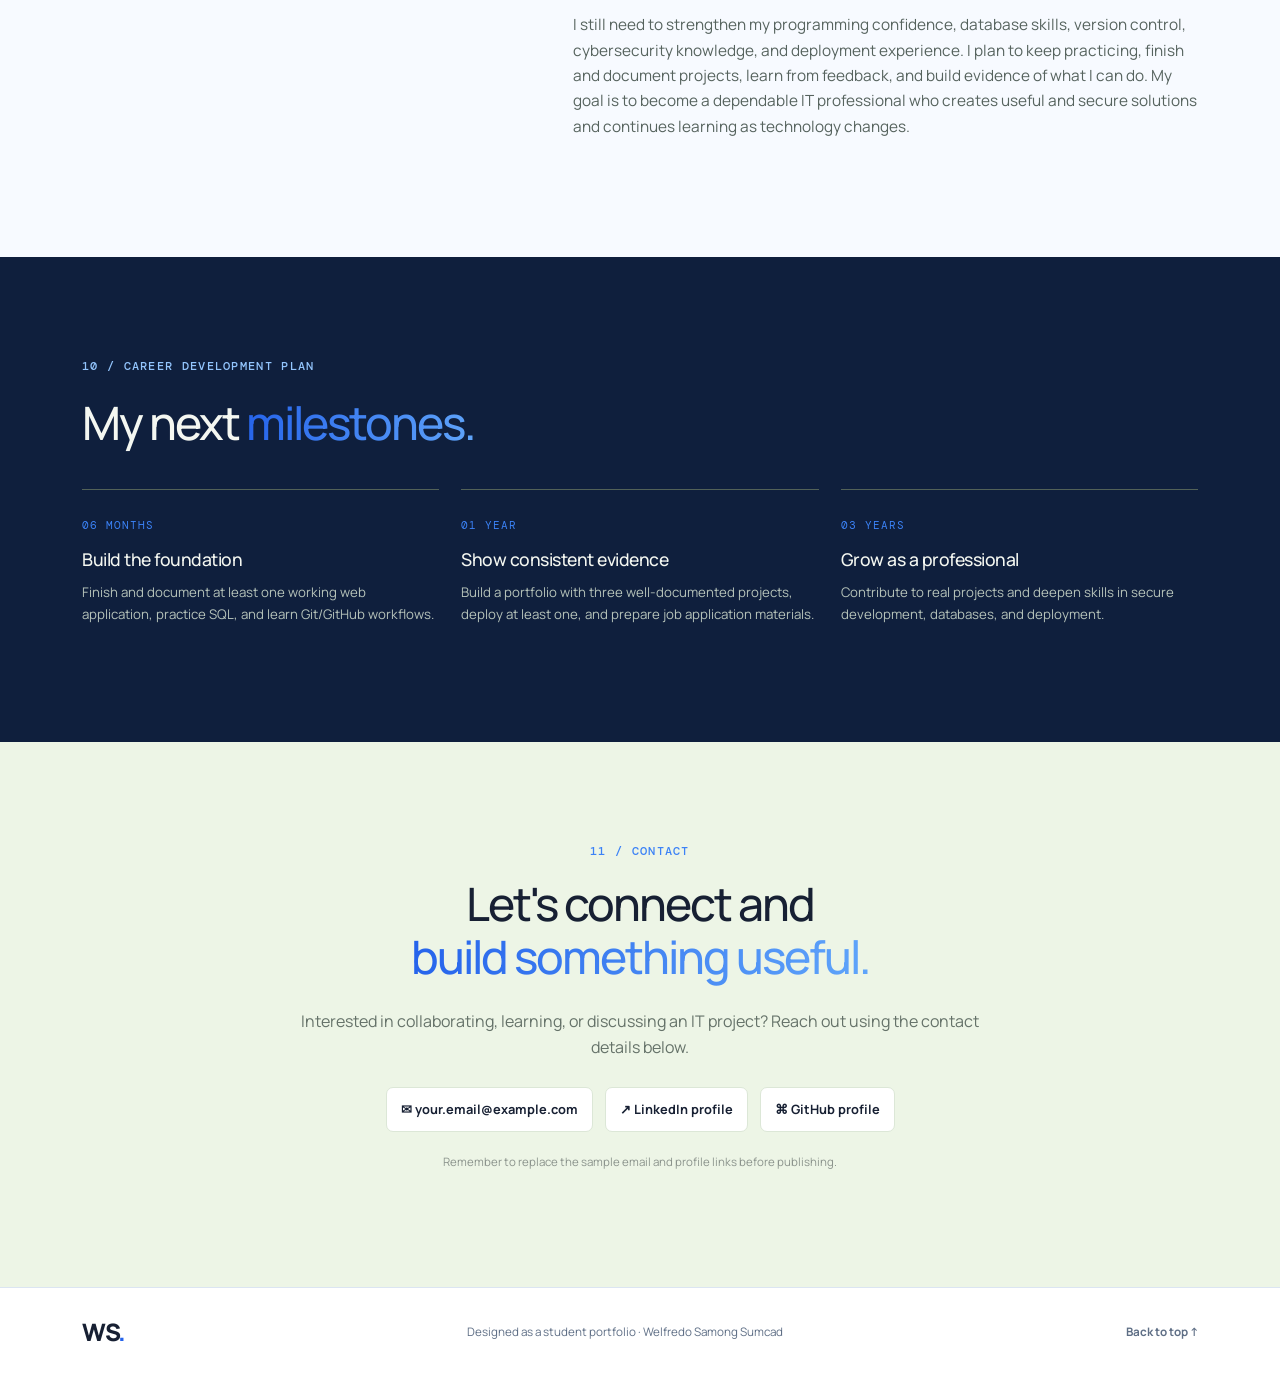
==== commit 1e2ef9fe: "Update index.html" ====
--- a/index.html
+++ b/index.html
@@ -162,7 +162,7 @@
               </section>
               <section class="resume-block"><h4><span>03</span> Education</h4>
                 <div class="resume-item"><div class="resume-item-top"><strong>Bachelor of Science in Information Technology</strong><small>2025–2026 · Undergraduate</small></div><p>Datamex College of Saint Adeline · Parañaque City</p></div>
-                <div class="resume-item"><div class="resume-item-top"><strong>Senior High School</strong><small>2020–2022</small></div><p>Olivarez College</p></div>
+                <div class="resume-item"><div class="resume-item-top"><strong>Senior High School</strong><small>2020–2022</small></div><p>Paranaque National High School</p></div>
                 <div class="resume-item"><div class="resume-item-top"><strong>Junior High School</strong><small>2016–2020</small></div><p>Las Piñas National High School — Gatchalian Annex</p></div>
               </section>
             </div>
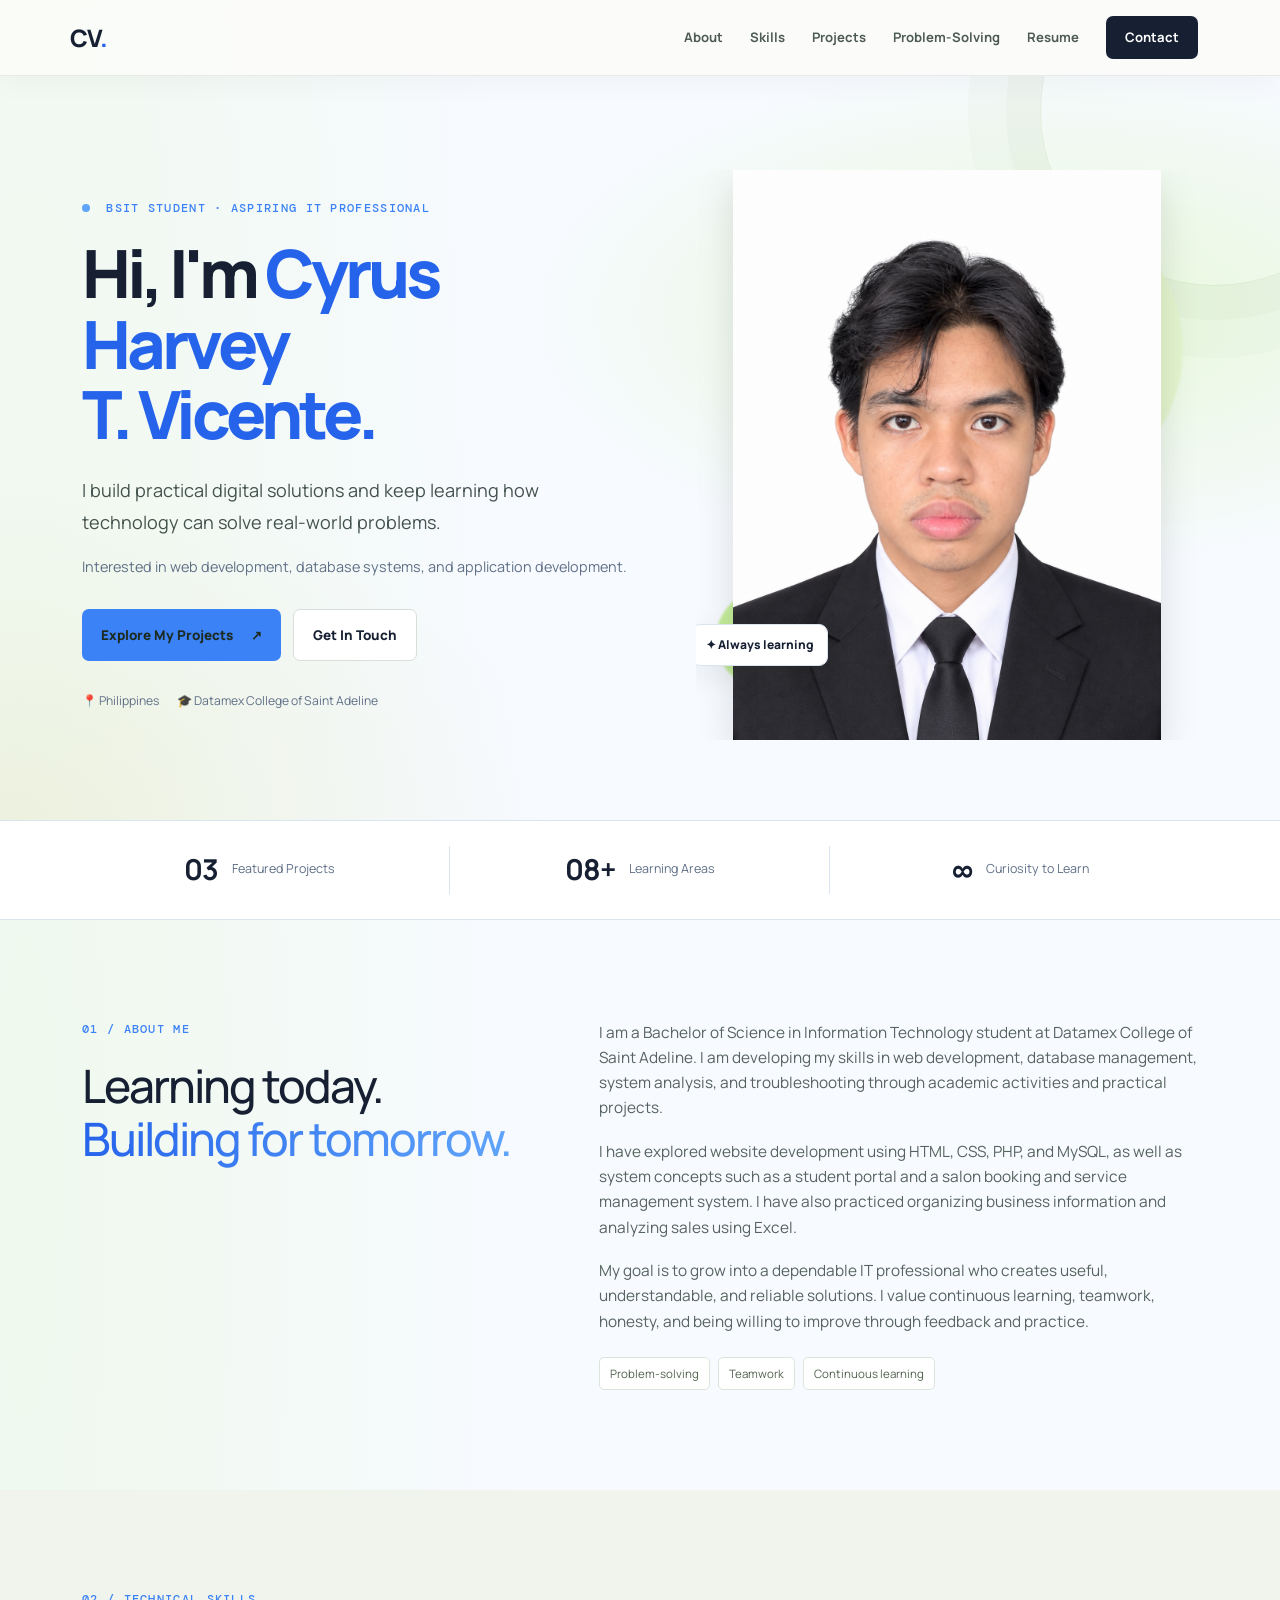
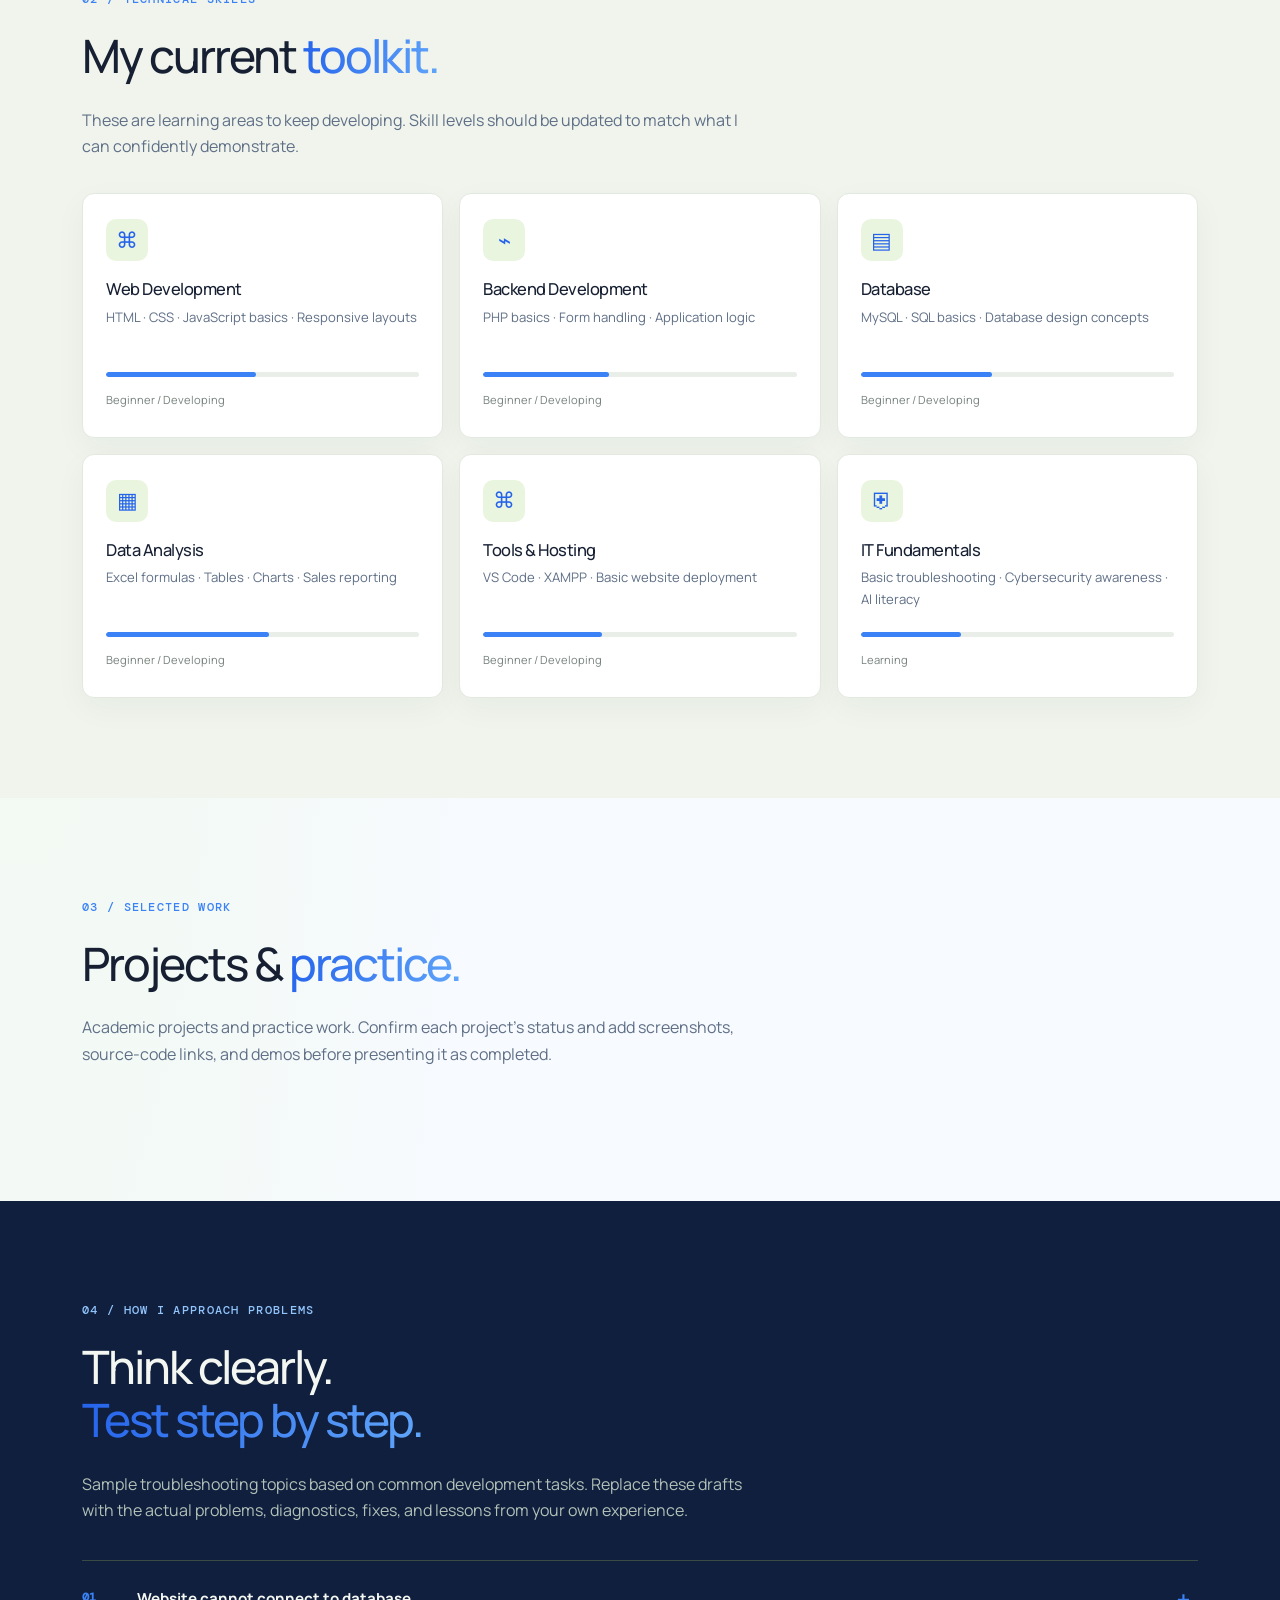
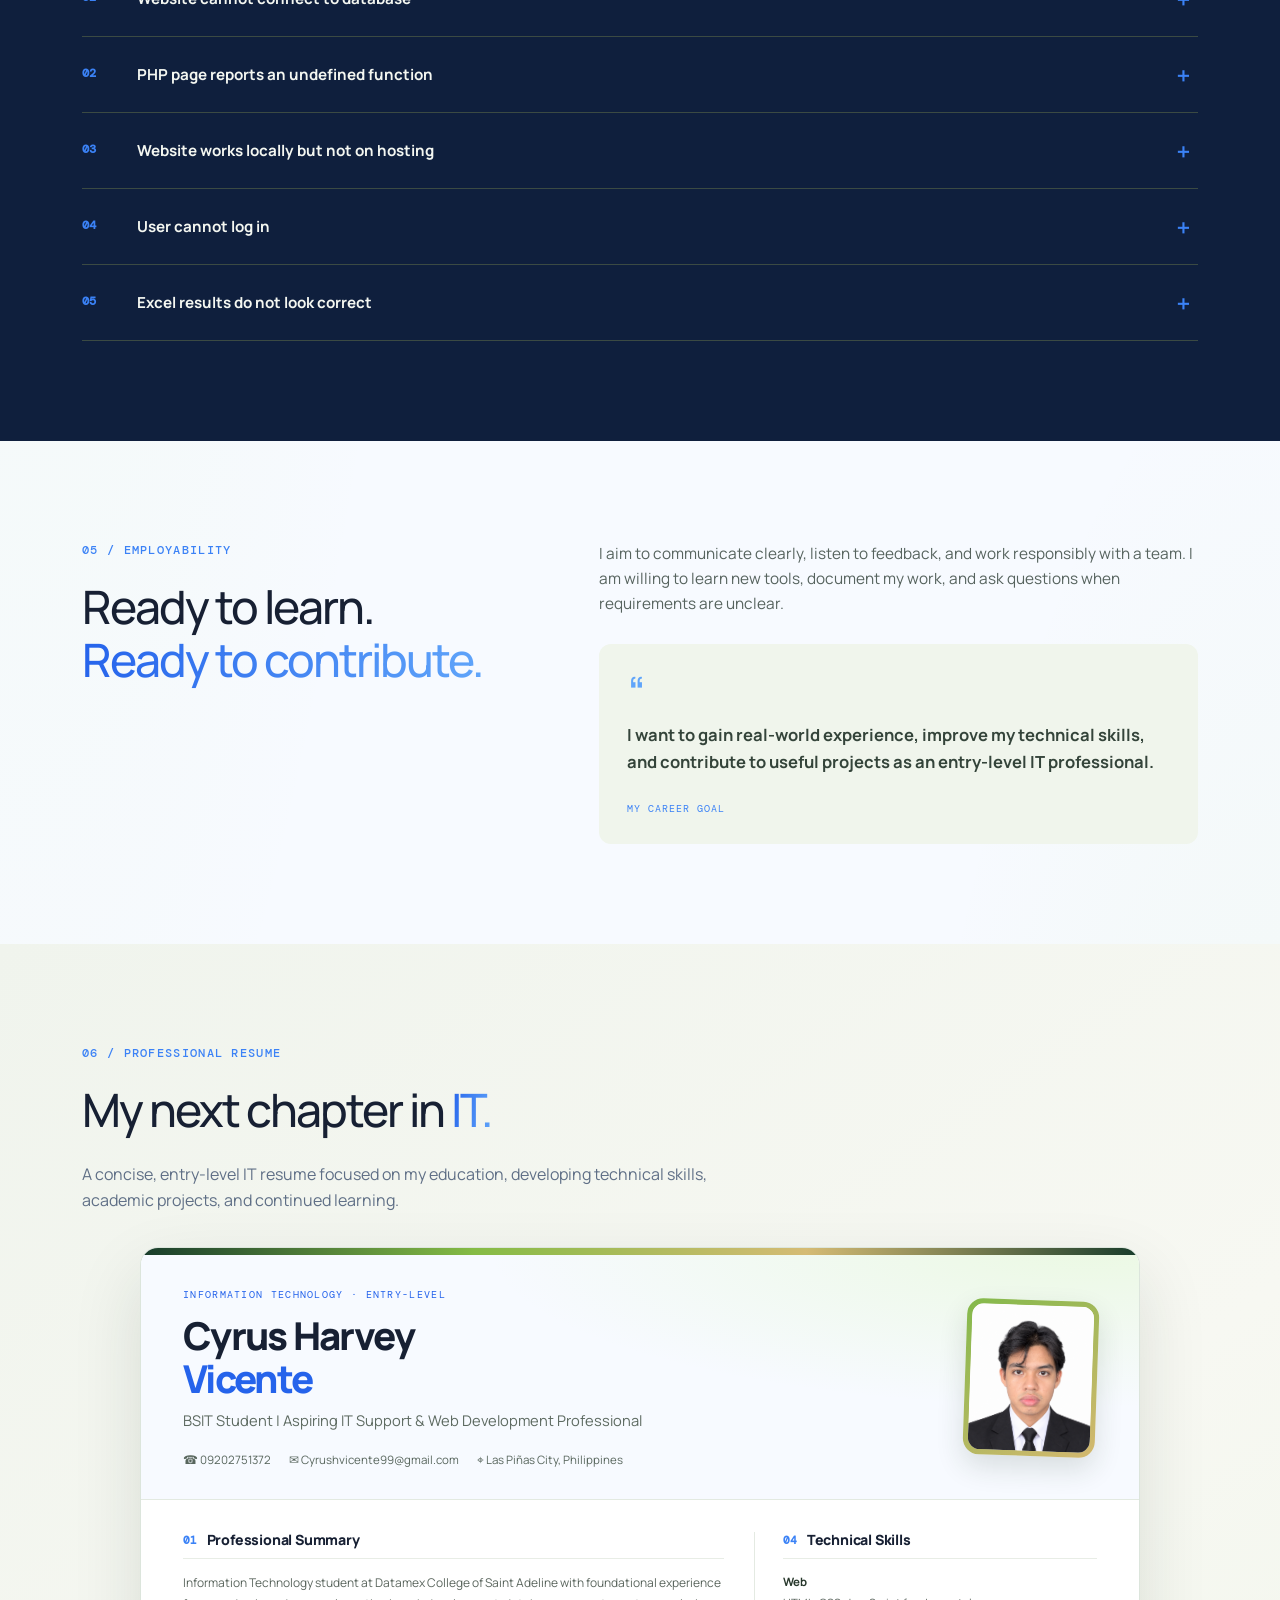
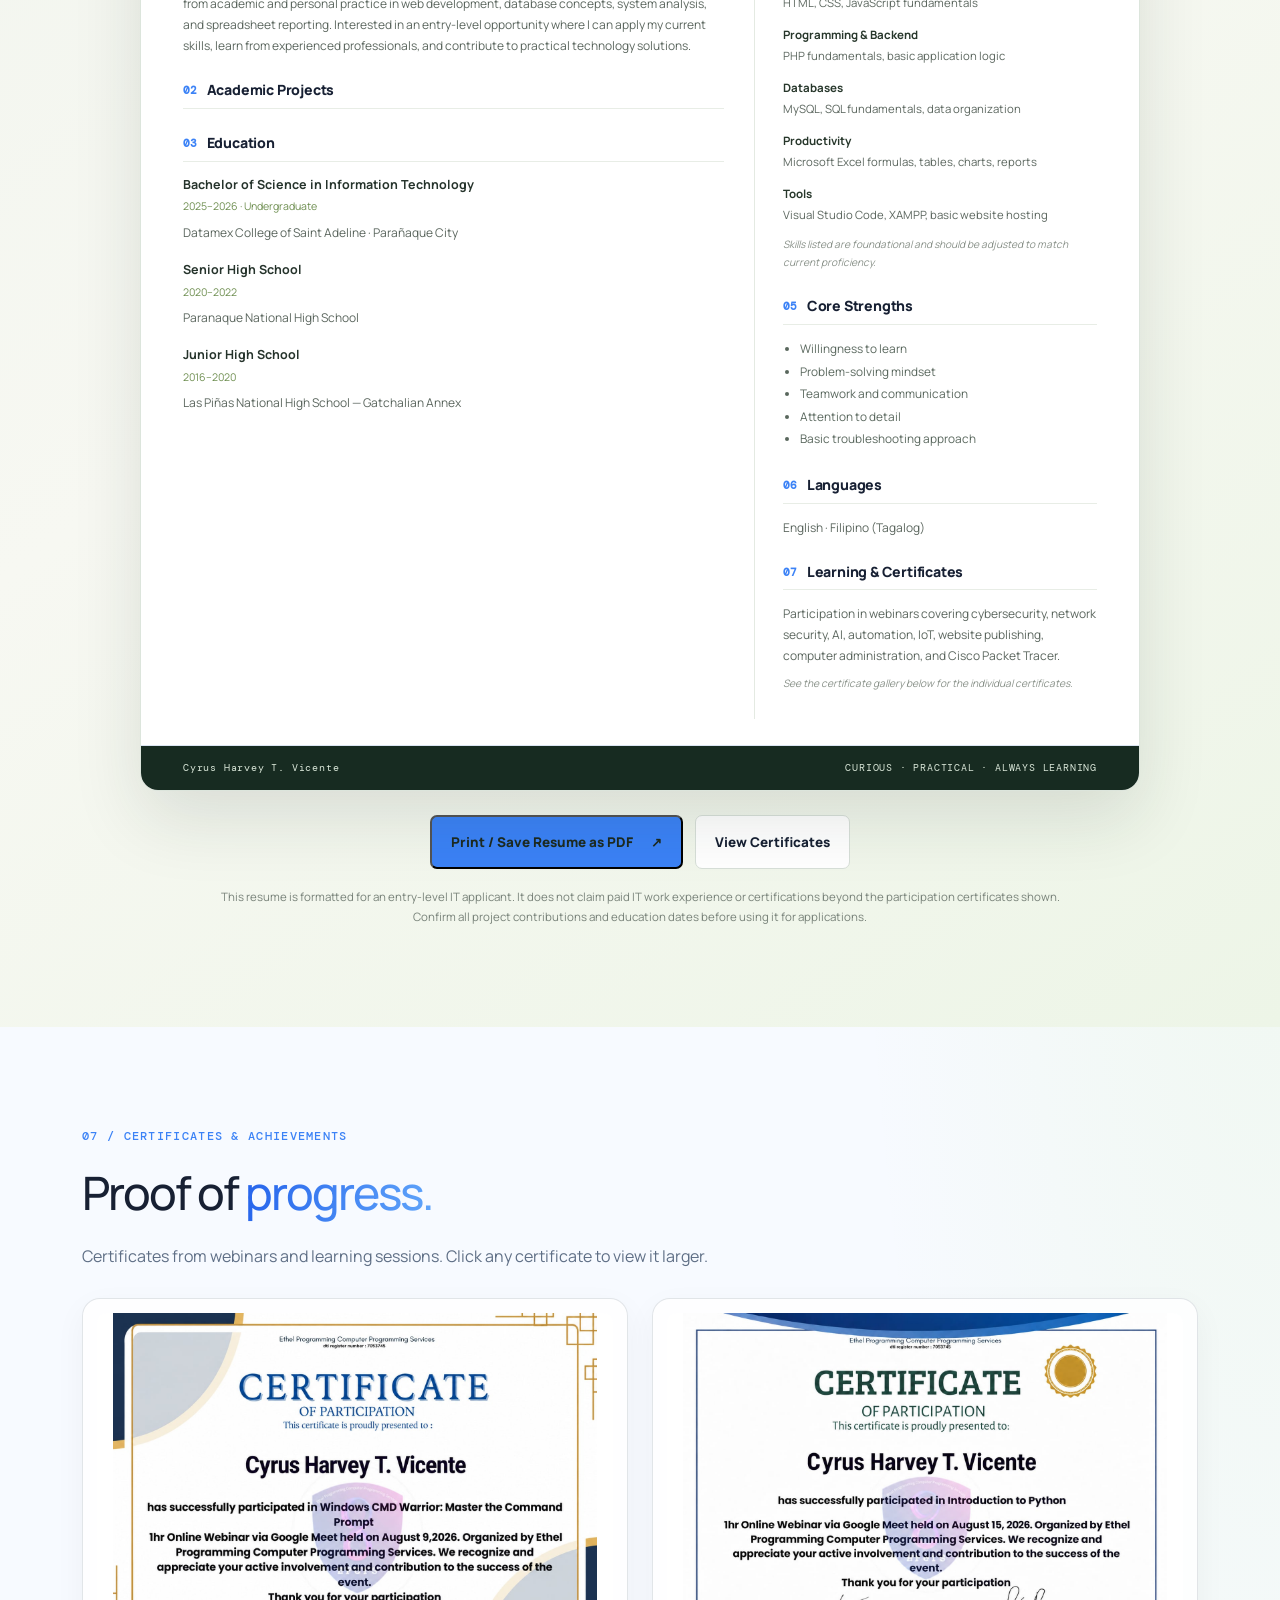
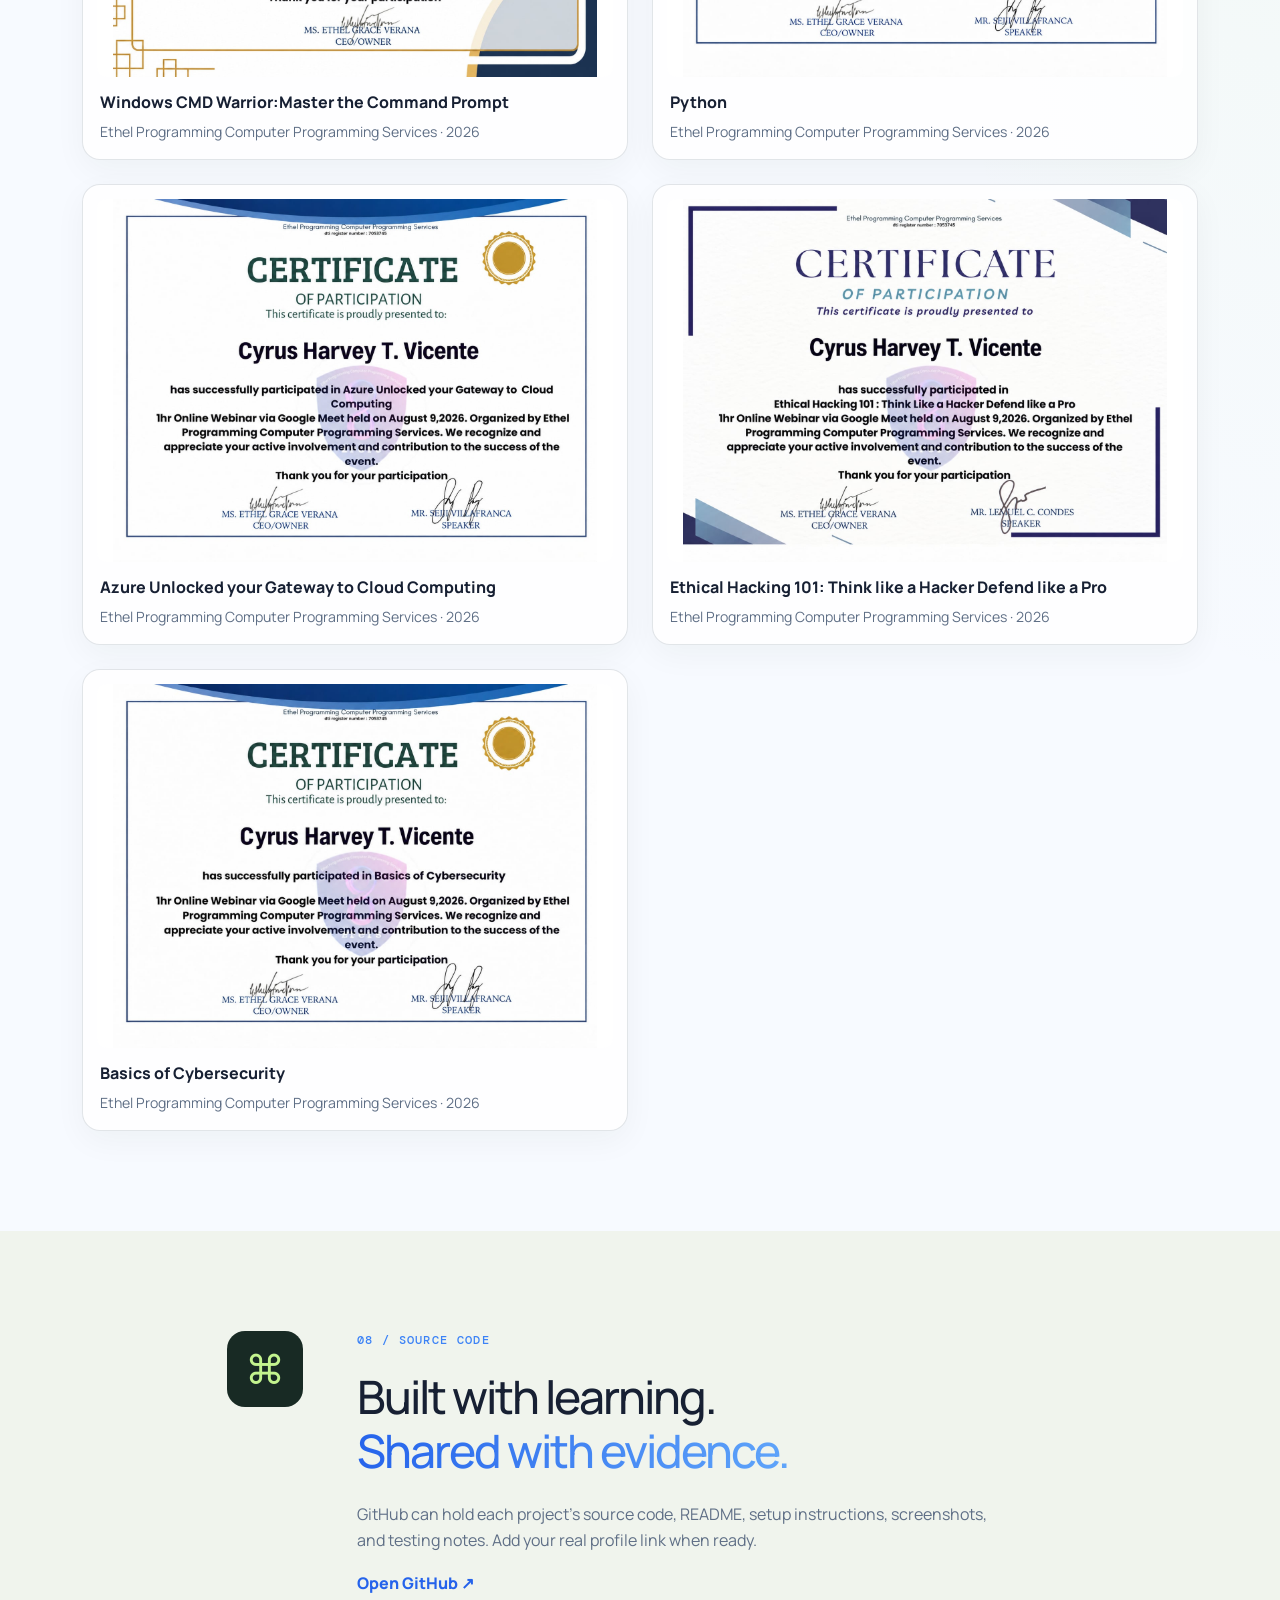
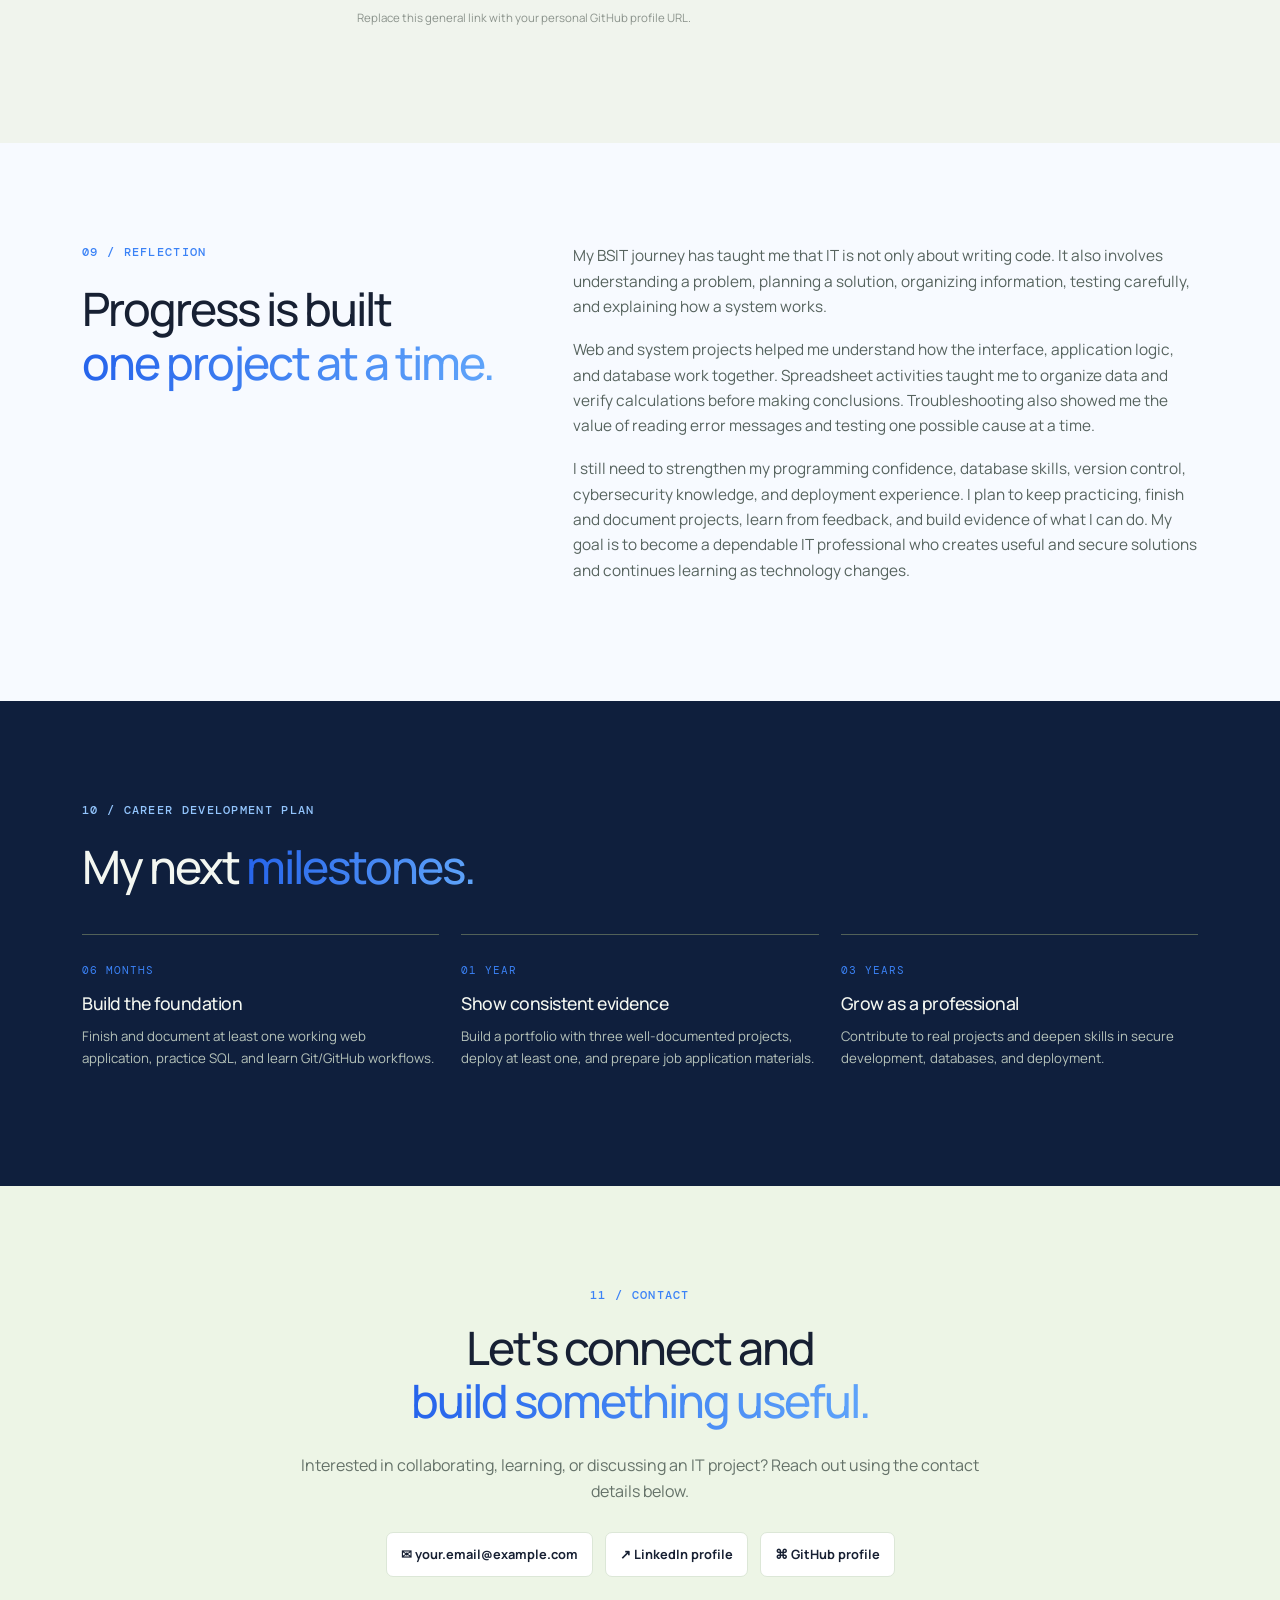
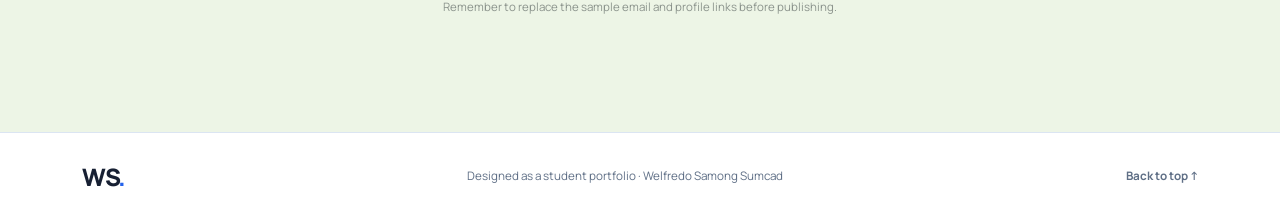
==== commit a574703d: "Update index.html" ====
--- a/index.html
+++ b/index.html
@@ -99,18 +99,6 @@
       <div class="container">
         <p class="eyebrow">03 / SELECTED WORK</p><h2>Projects & <span>practice.</span></h2>
         <p class="section-intro">Academic projects and practice work. Confirm each project's status and add screenshots, source-code links, and demos before presenting it as completed.</p>
-        <div class="projects-grid">
-          <article class="project-card project-featured project-portal-showcase">
-            <a class="portal-showcase-image" href="https://botdatamex.com/" target="_blank" rel="noopener" aria-label="Open the live Datamex student portal"><img src="student-portal-showcase.png" alt="Illustrative visual showcase of the DCSA Parañaque Student Portal dashboard and its academic, financial, announcement, and chatbot features"><span class="portal-image-badge">PROJECT 01 · LIVE WEBSITE ↗</span></a>
-            <div class="project-content"><div class="project-type">01 · WEB / APPLICATION</div><h3>Datamex Student Portal</h3><p>A web-based portal for Datamex College of Saint Adeline — Parañaque. The live homepage introduces academic records, financial information, quick updates, portal login, and a DCSA Info-Bot for general student questions.</p><div class="portal-feature-list"><span>▣ Academic records</span><span>₱ Financial summary</span><span>◉ Quick updates</span><span>✦ DCSA Info-Bot</span></div><div class="tech-tags"><span>PHP</span><span>MySQL</span><span>HTML</span><span>CSS</span><span>JavaScript</span></div><div class="portal-actions"><a class="button primary" href="https://botdatamex.com/">Visit Live Portal <span>↗</span></a><a class="button secondary" href="https://botdatamex.com/" target="_blank" rel="noopener">Explore Homepage</a></div><p class="project-status">Visual above is a concept showcase, not a captured screenshot of private portal pages. Features shown are based on the public homepage and project code provided.</p></div>
-          </article>
-          <article class="project-card">
-            <div class="project-visual visual-salon"><div class="salon-circle">LB<span>✦</span></div><div class="salon-lines"><i></i><i></i><i></i></div><span class="visual-label">BOOKING SYSTEM</span></div>
-            <div class="project-content"><div class="project-type">02 · SYSTEM ANALYSIS</div><h3>Levy Branzuela Salon Management</h3><p>A booking and service management system concept designed to organize appointments, service details, and salon supply inventory.</p><div class="tech-tags"><span>System Design</span><span>Database</span><span>Documentation</span></div><p class="project-status">Status: update project stage and your contribution.</p></div>
-          </article>
-          <article class="project-card">
-            <div class="project-visual visual-sales"><div class="chart-bars"><i style="height:35%"></i><i style="height:62%"></i><i style="height:48%"></i><i style="height:85%"></i><i style="height:70%"></i></div><span class="visual-label">BUSINESS ANALYTICS</span></div>
-            <div class="project-content"><div class="project-type">03 · DATA / EXCEL</div><h3>Sweet Bites Sales Analysis</h3><p>A business reporting exercise organizing graham balls production, sales, and expense data using spreadsheet calculations and reporting.</p><div class="tech-tags"><span>Excel</span><span>Formulas</span><span>Charts</span></div><p class="project-status">Batch 1 example: 120 pieces sold · ₱1,200 sales.</p></div>
           </article>
         </div>
       </div>
@@ -156,9 +144,8 @@
             <div class="resume-main-column">
               <section class="resume-block"><h4><span>01</span> Professional Summary</h4><p>Information Technology student at Datamex College of Saint Adeline with foundational experience from academic and personal practice in web development, database concepts, system analysis, and spreadsheet reporting. Interested in an entry-level opportunity where I can apply my current skills, learn from experienced professionals, and contribute to practical technology solutions.</p></section>
               <section class="resume-block"><h4><span>02</span> Academic Projects</h4>
-                <div class="resume-item"><div class="resume-item-top"><strong>Datamex Student Portal — Academic Web Project</strong><small>PHP · MySQL · HTML/CSS</small></div><p>Explored a portal concept with user login, registration, role-based pages, database connectivity, and student-facing information. Project details and implemented features should be verified before applying.</p></div>
-                <div class="resume-item"><div class="resume-item-top"><strong>Salon Booking & Service Management System</strong><small>System Analysis · Web Application Concepts</small></div><p>Worked on a proposed salon system concept covering appointment booking, service management, and inventory tracking for salon supplies.</p></div>
-                <div class="resume-item"><div class="resume-item-top"><strong>Sweet Bites — Sales Reporting</strong><small>Microsoft Excel · Business Reporting</small></div><p>Organized product sales and expense information, practiced formulas and summaries, and prepared business-reporting insights for a Graham Balls business activity.</p></div>
+
+                
               </section>
               <section class="resume-block"><h4><span>03</span> Education</h4>
                 <div class="resume-item"><div class="resume-item-top"><strong>Bachelor of Science in Information Technology</strong><small>2025–2026 · Undergraduate</small></div><p>Datamex College of Saint Adeline · Parañaque City</p></div>
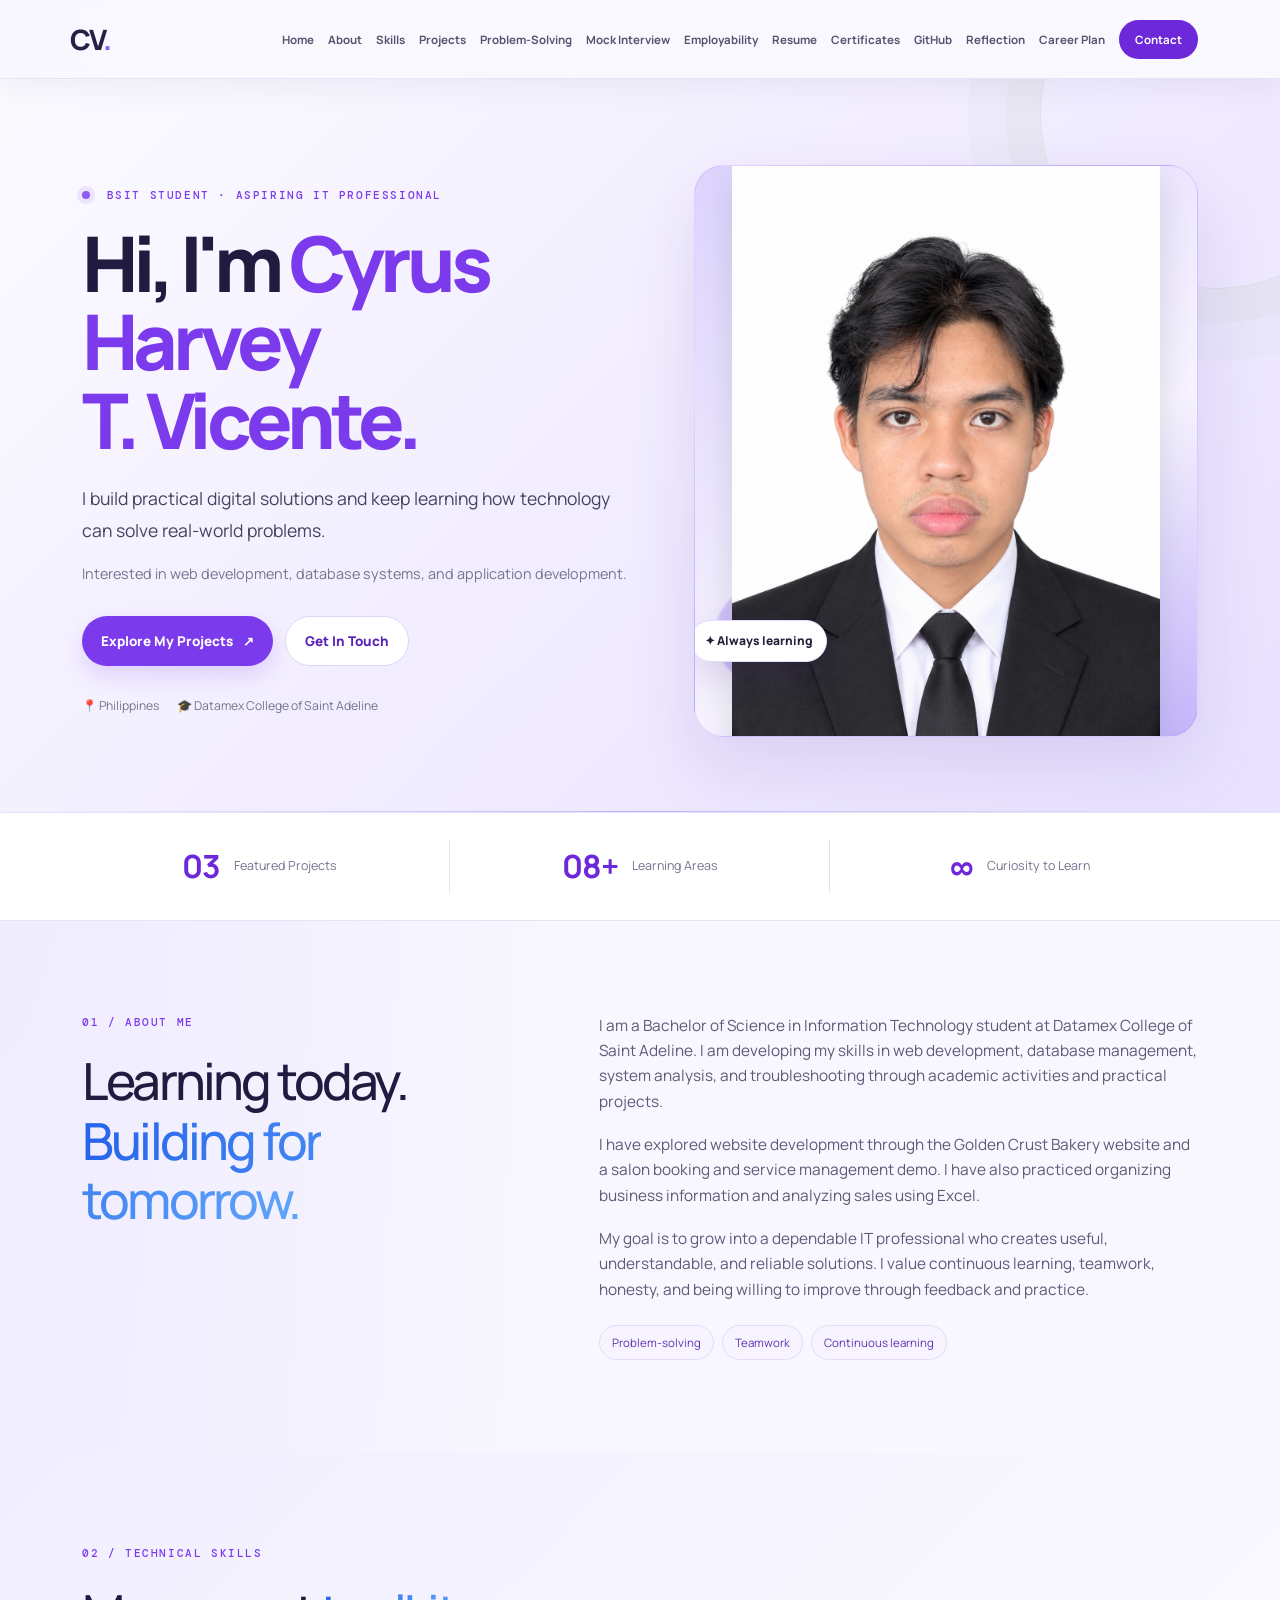
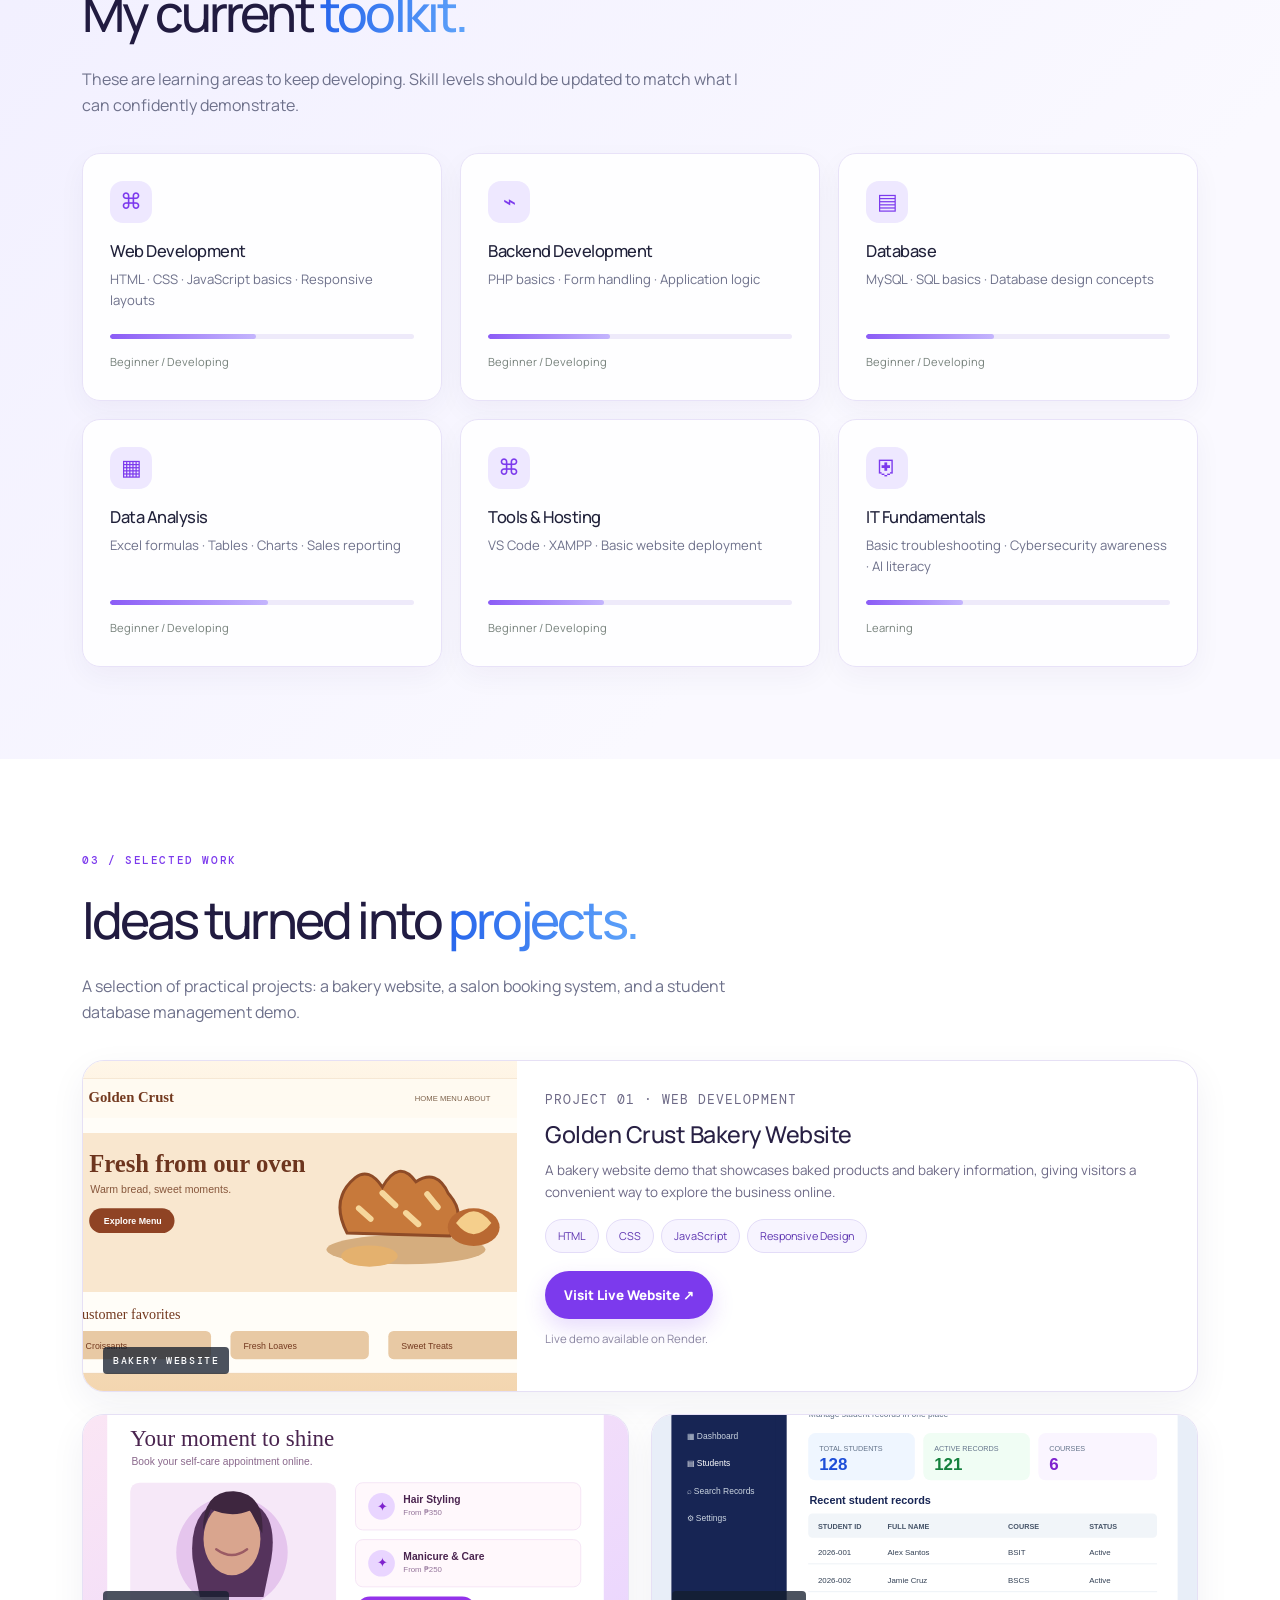
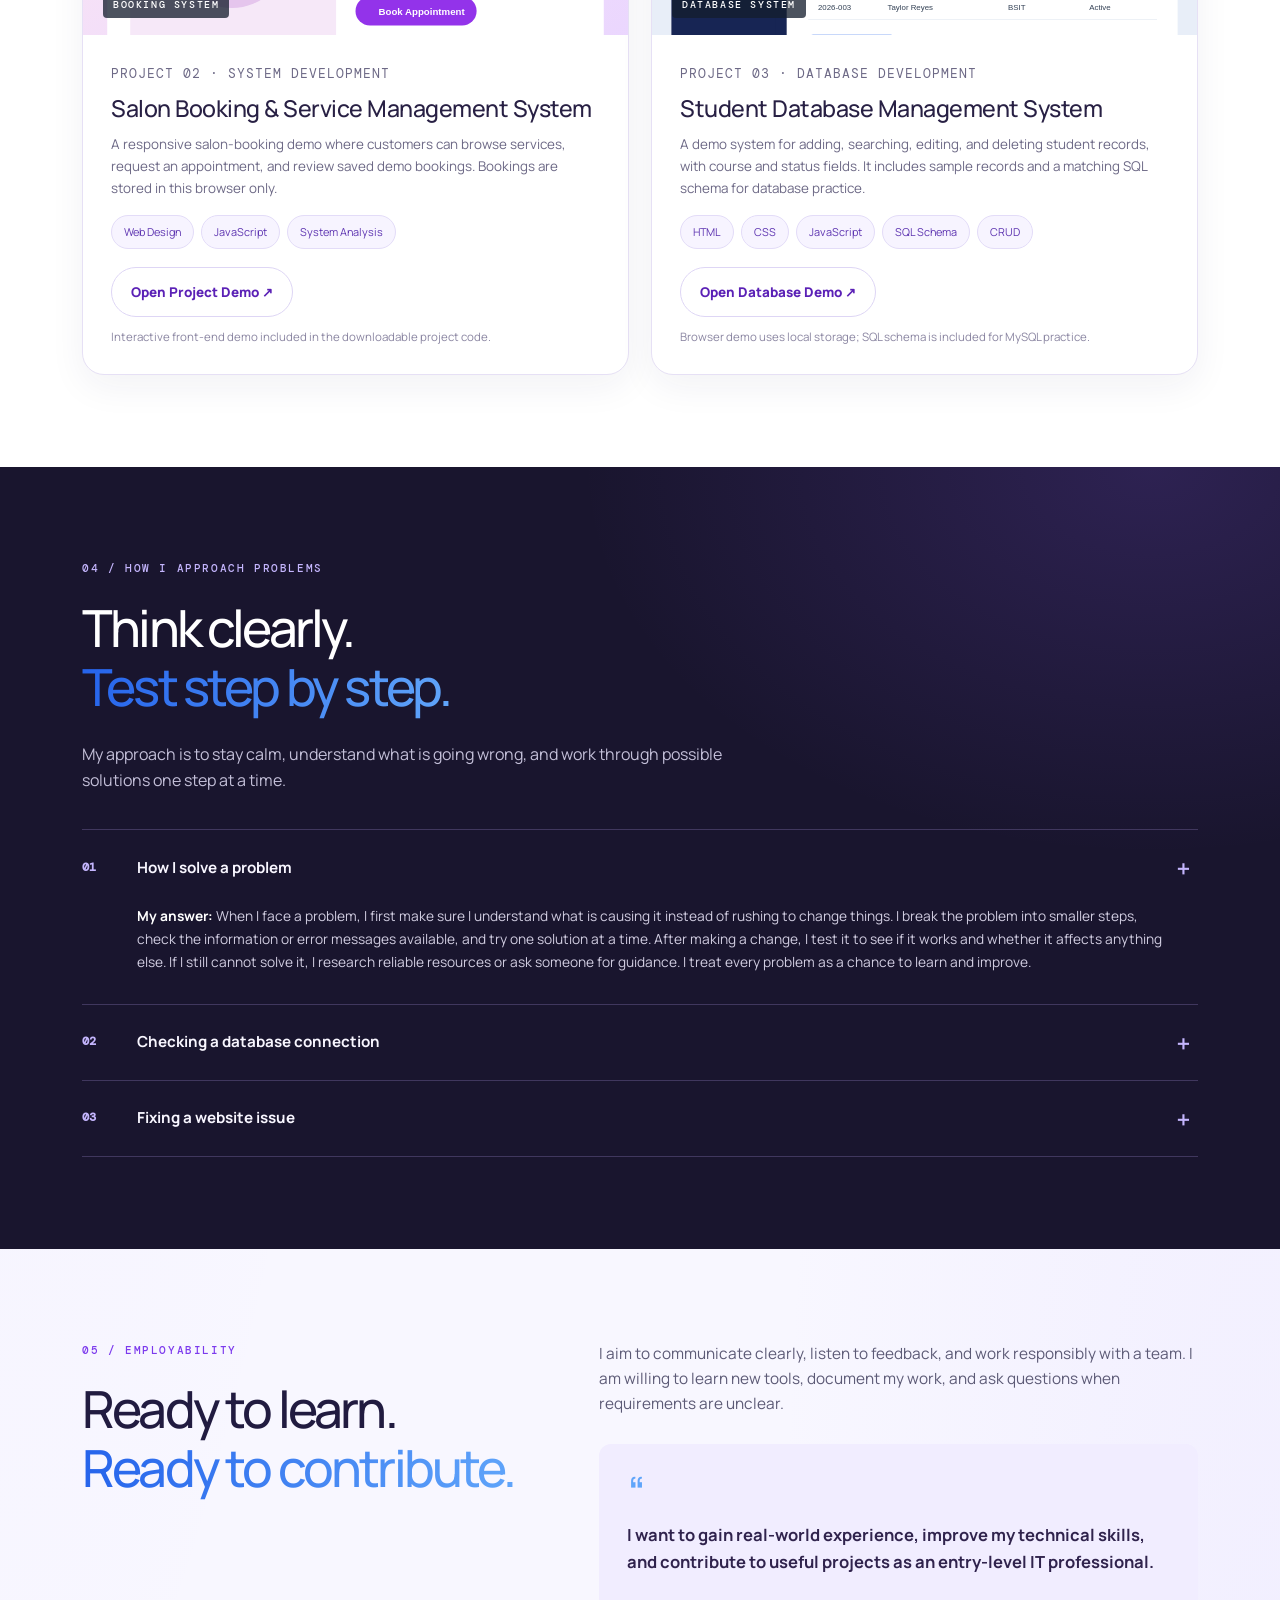
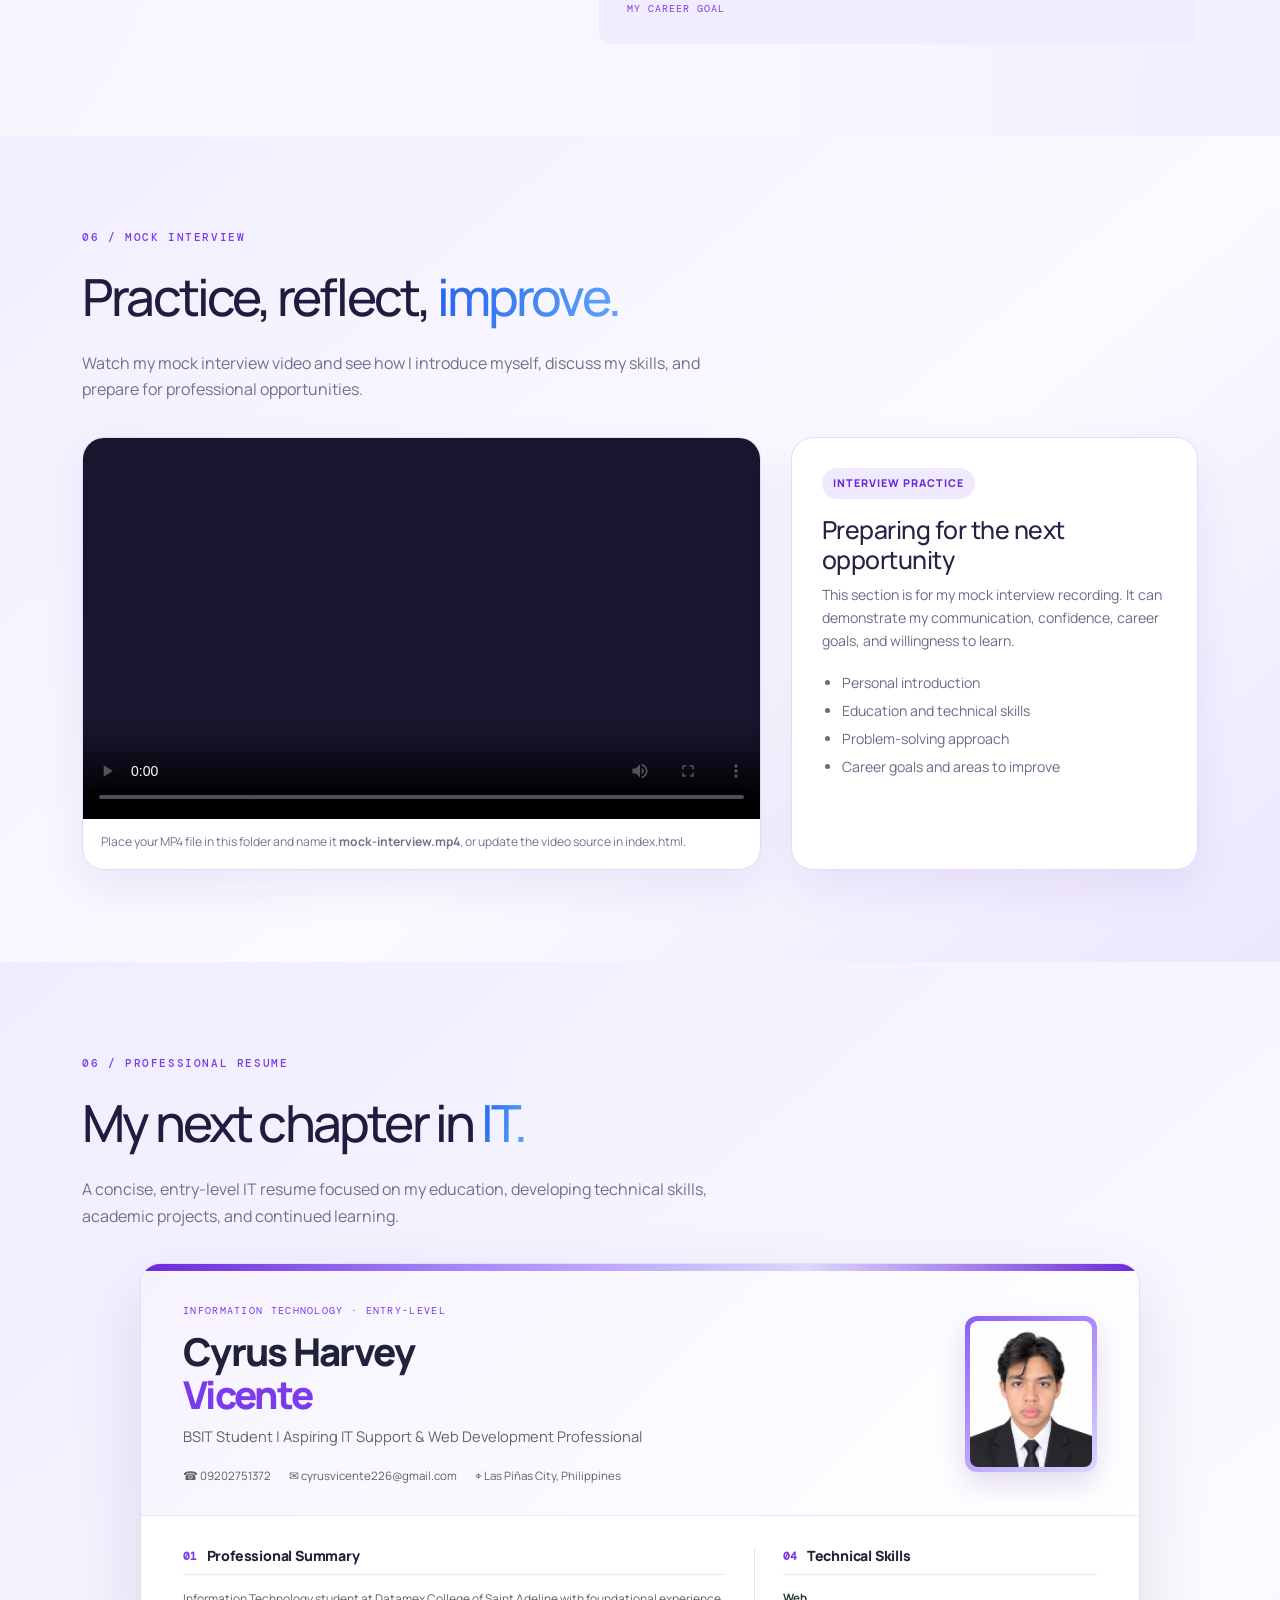
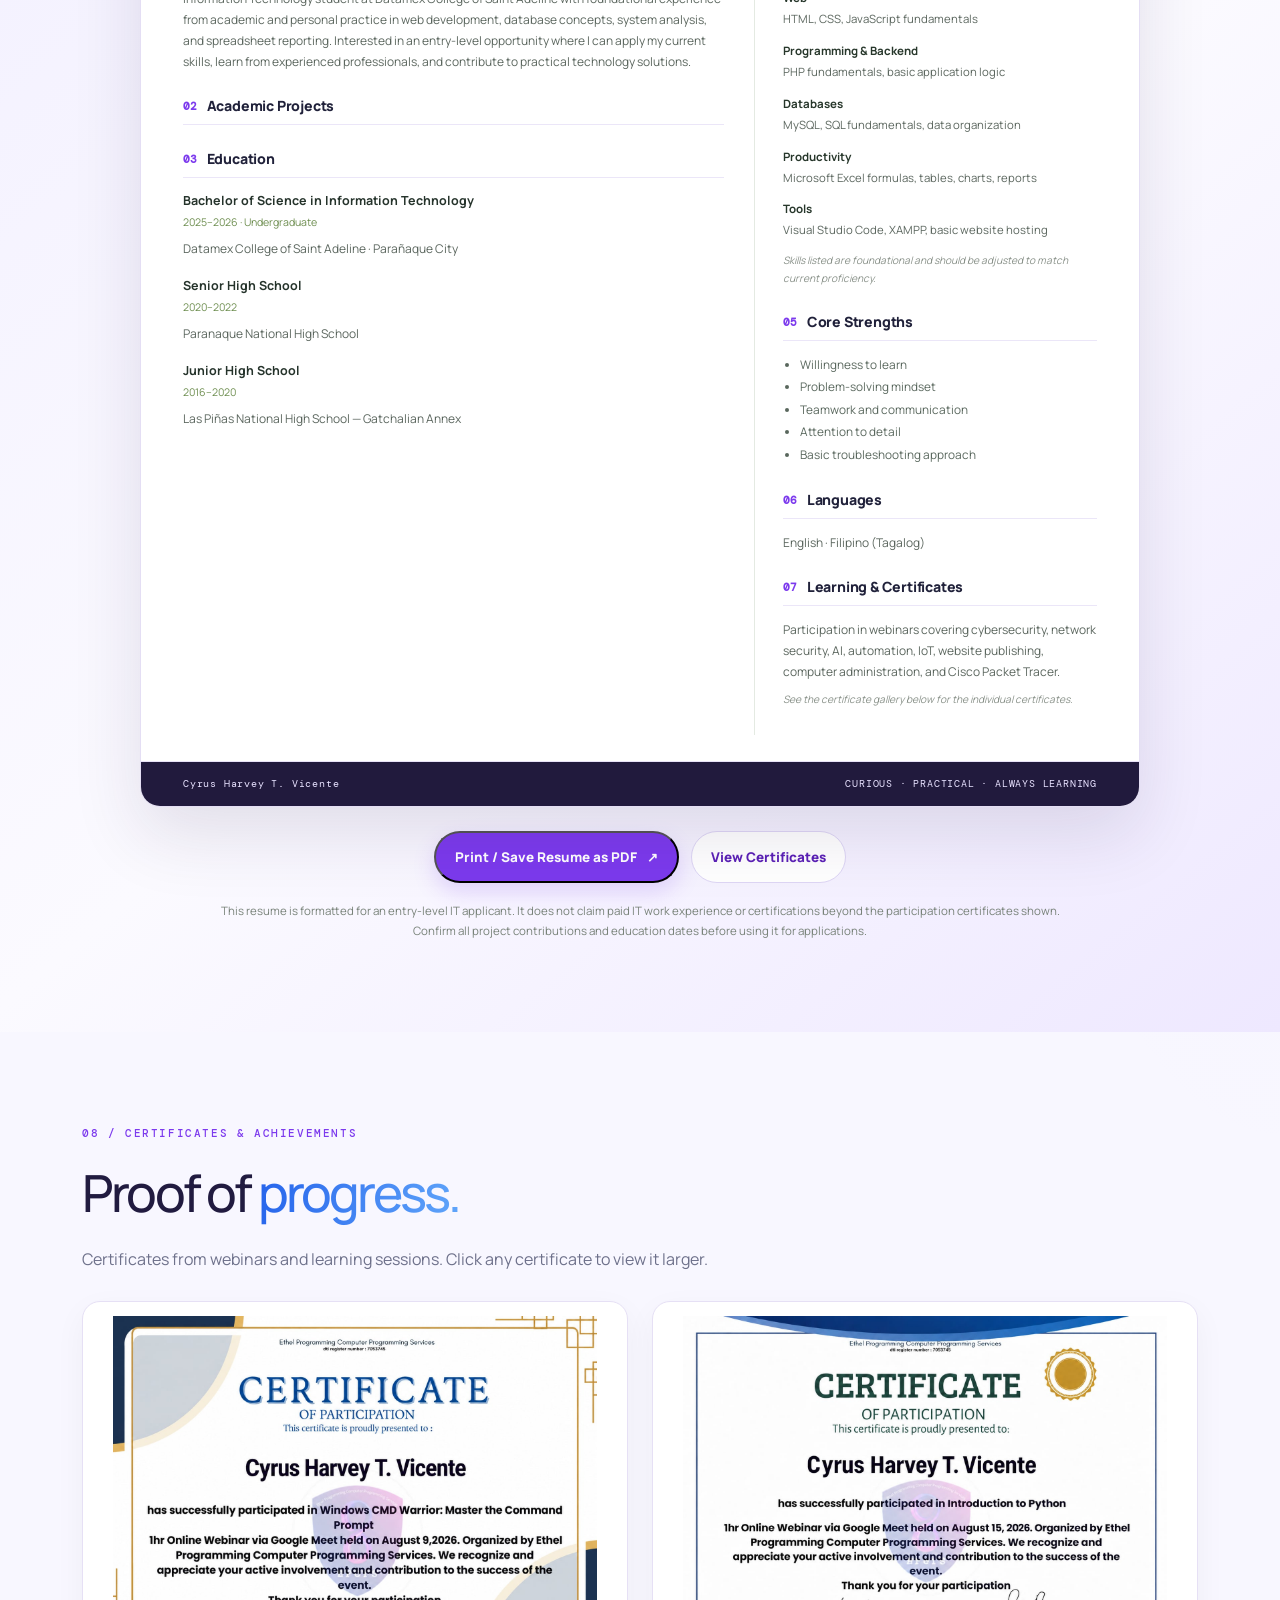
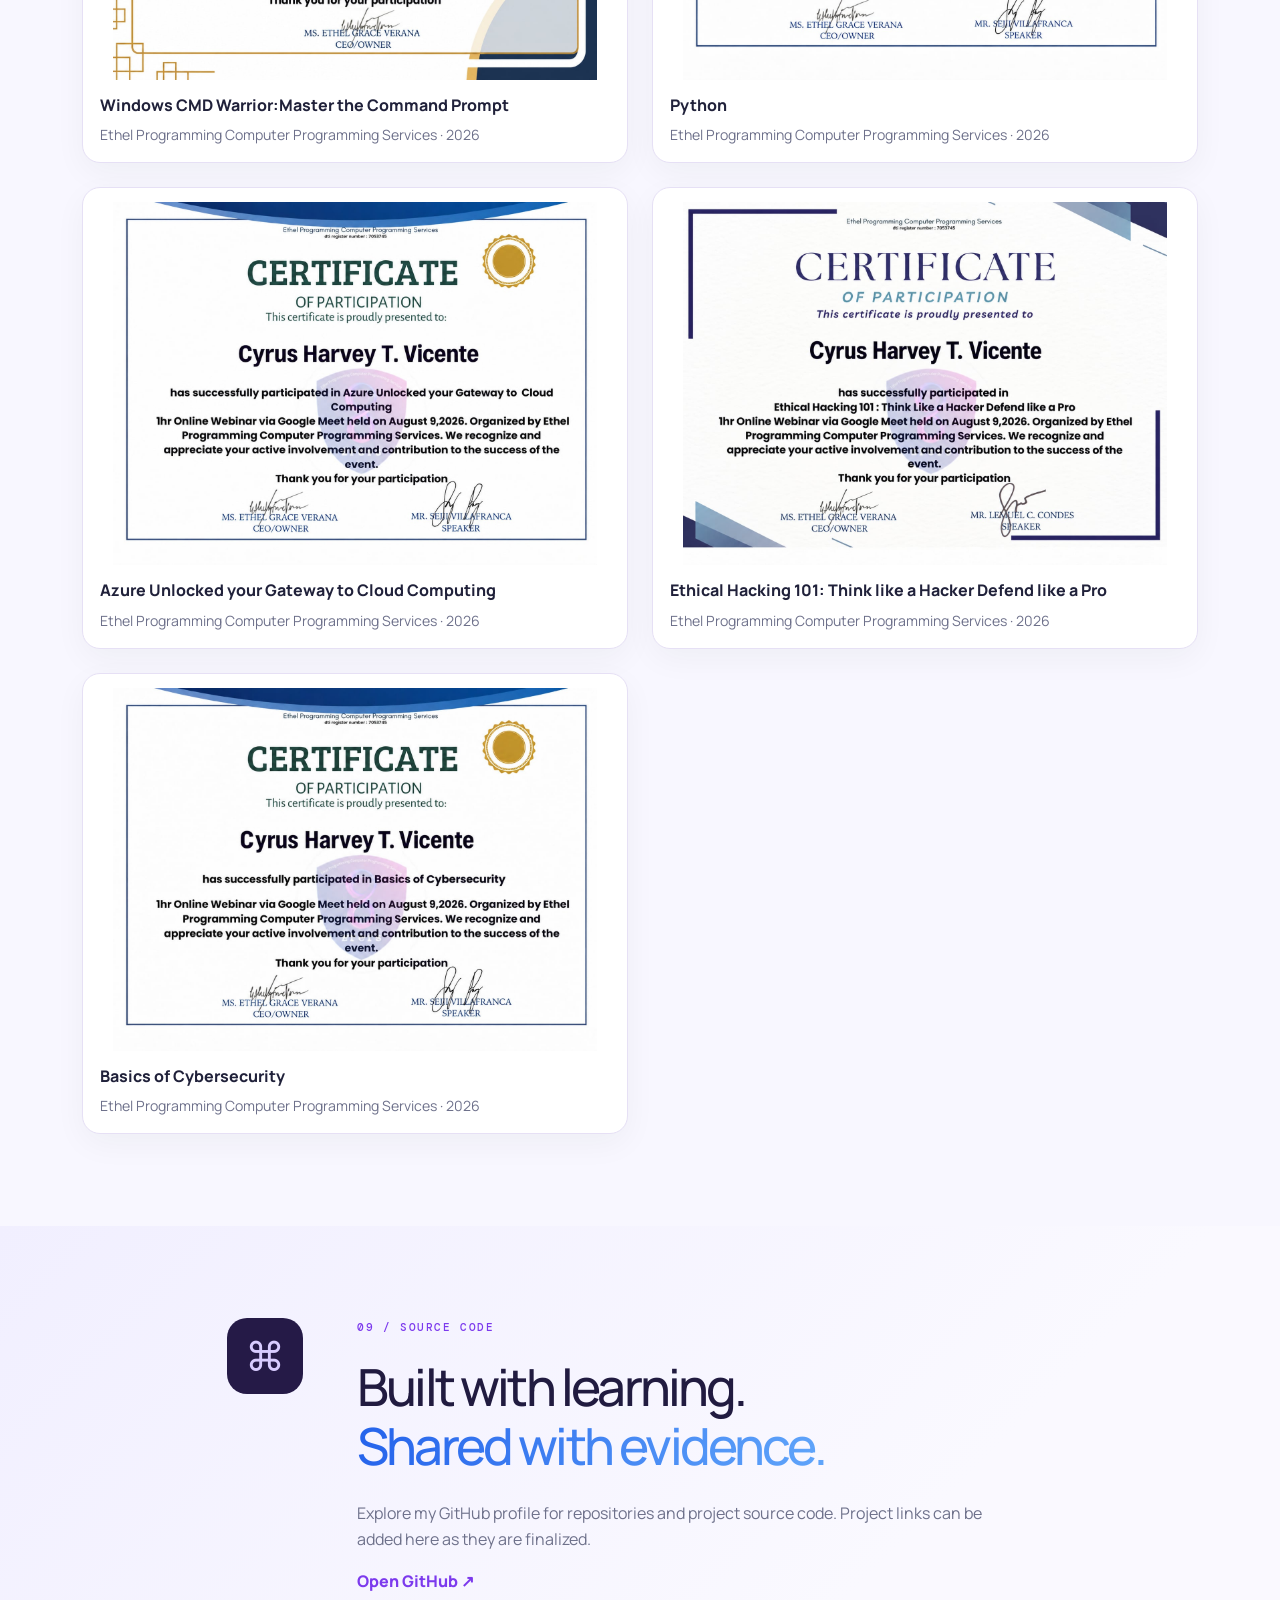
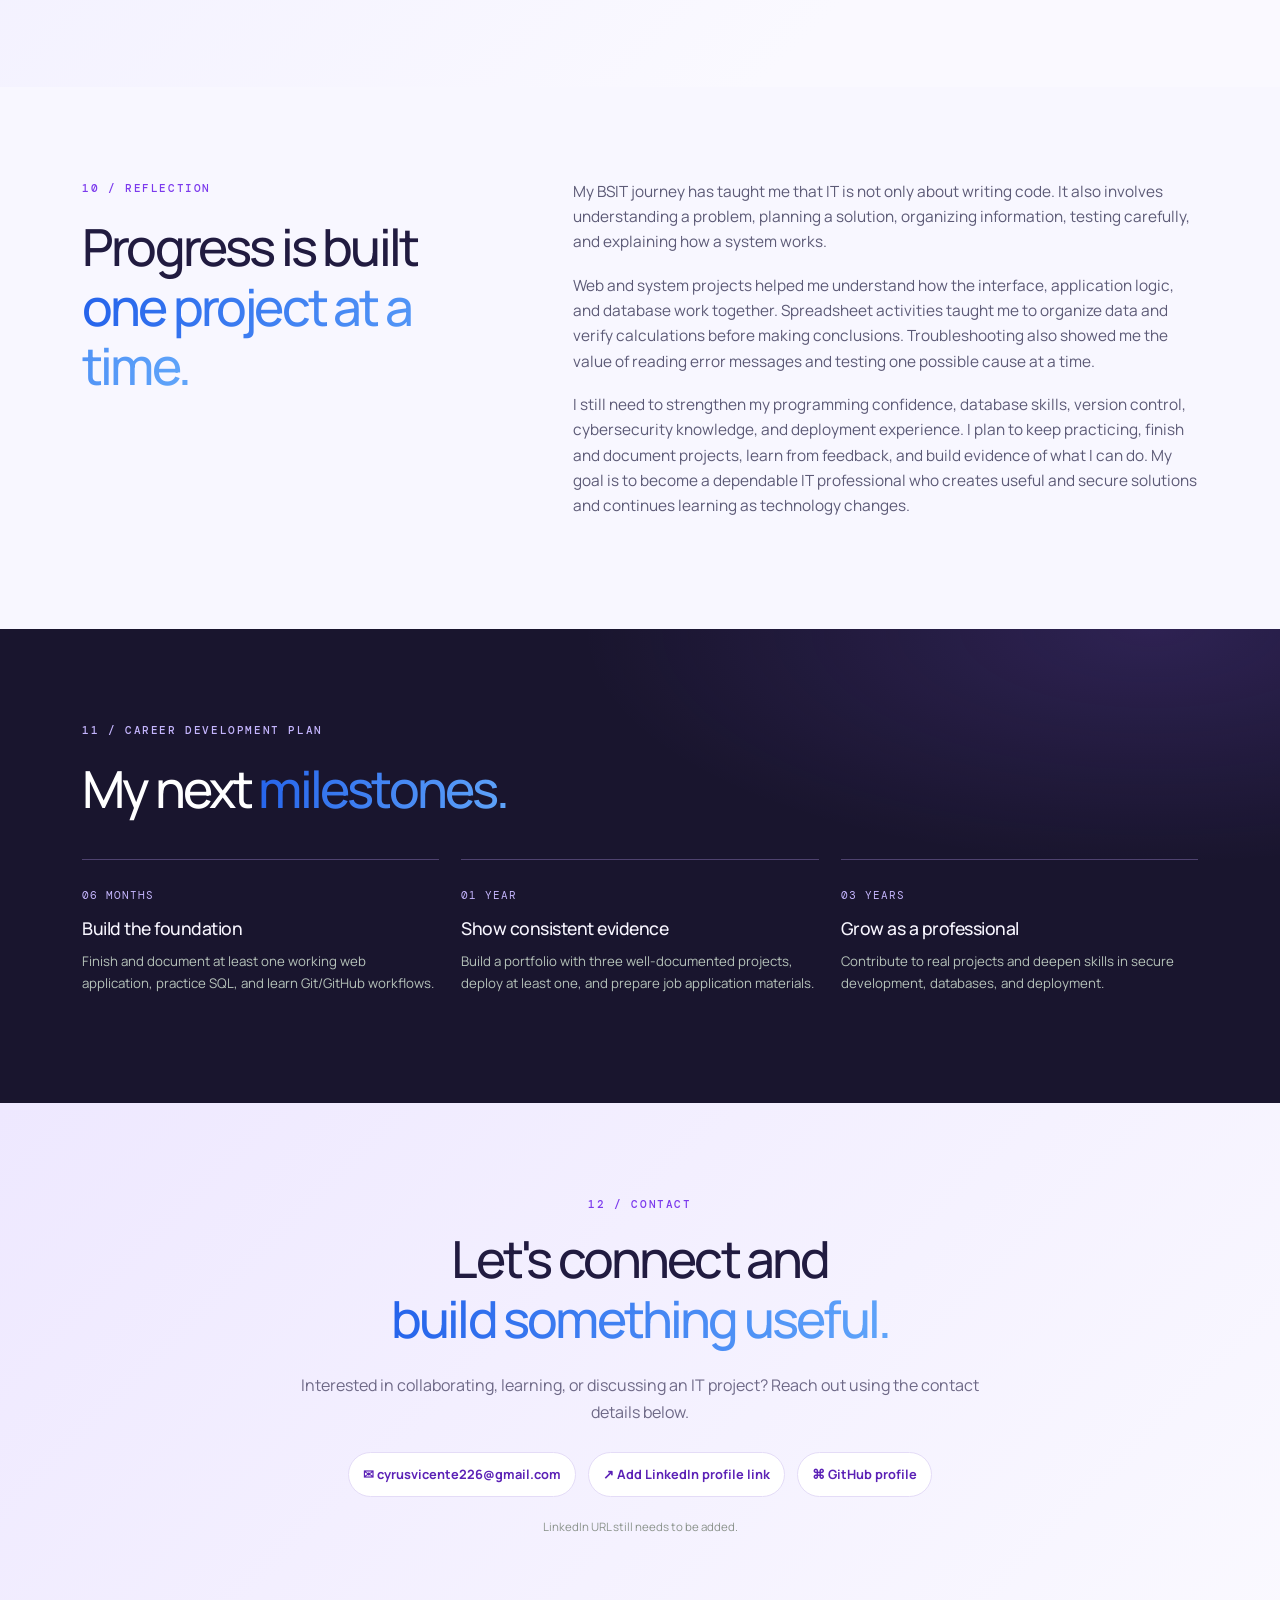
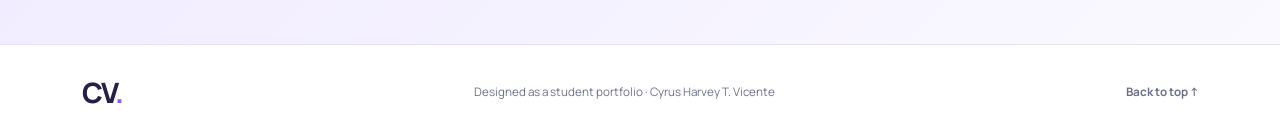
==== commit cedf8706: "Add files via upload" ====
--- a/index.html
+++ b/index.html
@@ -29,11 +29,15 @@
 <body>
   <header class="site-header">
     <nav class="nav container" aria-label="Main navigation">
-      <a class="brand" href="#home">CV<span>.</span></a>
+      <a class="brand" href="#home" aria-label="Cyrus Vicente home">CV<span>.</span></a>
       <button class="menu-toggle" id="menuToggle" aria-label="Toggle navigation" aria-expanded="false">☰</button>
       <div class="nav-links" id="navLinks">
-        <a href="#about">About</a><a href="#skills">Skills</a><a href="#projects">Projects</a>
-        <a href="#problem-solving">Problem-Solving</a><a href="#resume">Resume</a><a href="#contact" class="nav-cta">Contact</a>
+        <a href="#home">Home</a><a href="#about">About</a><a href="#skills">Skills</a>
+        <a href="#projects">Projects</a><a href="#problem-solving">Problem-Solving</a>
+        <a href="#mock-interview">Mock Interview</a><a href="#employability">Employability</a>
+        <a href="#resume">Resume</a><a href="#certificates">Certificates</a>
+        <a href="#github">GitHub</a><a href="#reflection">Reflection</a>
+        <a href="#career">Career Plan</a><a href="#contact" class="nav-cta">Contact</a>
       </div>
     </nav>
   </header>
@@ -73,7 +77,7 @@
         <div><p class="eyebrow">01 / ABOUT ME</p><h2>Learning today.<br><span>Building for tomorrow.</span></h2></div>
         <div class="prose">
           <p>I am a Bachelor of Science in Information Technology student at Datamex College of Saint Adeline. I am developing my skills in web development, database management, system analysis, and troubleshooting through academic activities and practical projects.</p>
-          <p>I have explored website development using HTML, CSS, PHP, and MySQL, as well as system concepts such as a student portal and a salon booking and service management system. I have also practiced organizing business information and analyzing sales using Excel.</p>
+          <p>I have explored website development through the Golden Crust Bakery website and a salon booking and service management demo. I have also practiced organizing business information and analyzing sales using Excel.</p>
           <p>My goal is to grow into a dependable IT professional who creates useful, understandable, and reliable solutions. I value continuous learning, teamwork, honesty, and being willing to improve through feedback and practice.</p>
           <div class="value-tags"><span>Problem-solving</span><span>Teamwork</span><span>Continuous learning</span></div>
         </div>
@@ -95,11 +99,31 @@
       </div>
     </section>
 
-    <section class="section" id="projects">
-      <div class="container">
-        <p class="eyebrow">03 / SELECTED WORK</p><h2>Projects & <span>practice.</span></h2>
-        <p class="section-intro">Academic projects and practice work. Confirm each project's status and add screenshots, source-code links, and demos before presenting it as completed.</p>
+    <section class="section projects-section" id="projects">
+      <div class="container">
+        <p class="eyebrow">03 / SELECTED WORK</p><h2>Ideas turned into <span>projects.</span></h2>
+        <p class="section-intro">A selection of practical projects: a bakery website, a salon booking system, and a student database management demo.</p>
+        <div class="projects-grid redesigned-projects">
+          <article class="project-card project-featured">
+            <div class="project-visual project-image"><img src="golden-crust-preview.svg" alt="Preview image of the Golden Crust Bakery website"><span class="project-visual-caption">BAKERY WEBSITE</span></div>
+            <div class="project-content"><p class="project-type">PROJECT 01 · WEB DEVELOPMENT</p><h3>Golden Crust Bakery Website</h3>
+              <p>A bakery website demo that showcases baked products and bakery information, giving visitors a convenient way to explore the business online.</p>
+              <div class="tech-tags"><span>HTML</span><span>CSS</span><span>JavaScript</span><span>Responsive Design</span></div>
+              <div class="project-actions"><a class="button primary" href="https://golden-crust-demo.onrender.com/" target="_blank" rel="noopener">Visit Live Website ↗</a></div>
+              <p class="project-status">Live demo available on Render.</p></div>
           </article>
+          <article class="project-card"><div class="project-visual project-image"><img src="salon-booking-preview.svg" alt="Preview image of the salon booking system"><span class="project-visual-caption">BOOKING SYSTEM</span></div>
+            <div class="project-content"><p class="project-type">PROJECT 02 · SYSTEM DEVELOPMENT</p><h3>Salon Booking &amp; Service Management System</h3>
+              <p>A responsive salon-booking demo where customers can browse services, request an appointment, and review saved demo bookings. Bookings are stored in this browser only.</p>
+              <div class="tech-tags"><span>Web Design</span><span>JavaScript</span><span>System Analysis</span></div>
+              <div class="project-actions"><a class="button secondary" href="salon-booking-demo.html">Open Project Demo ↗</a></div><p class="project-status">Interactive front-end demo included in the downloadable project code.</p></div>
+          </article>
+          <article class="project-card"><div class="project-visual project-image"><img src="student-database-preview.svg" alt="Preview image of the student database management dashboard"><span class="project-visual-caption">DATABASE SYSTEM</span></div>
+            <div class="project-content"><p class="project-type">PROJECT 03 · DATABASE DEVELOPMENT</p><h3>Student Database Management System</h3>
+              <p>A demo system for adding, searching, editing, and deleting student records, with course and status fields. It includes sample records and a matching SQL schema for database practice.</p>
+              <div class="tech-tags"><span>HTML</span><span>CSS</span><span>JavaScript</span><span>SQL Schema</span><span>CRUD</span></div>
+              <div class="project-actions"><a class="button secondary" href="database-demo.html">Open Database Demo ↗</a></div><p class="project-status">Browser demo uses local storage; SQL schema is included for MySQL practice.</p></div>
+          </article>
         </div>
       </div>
     </section>
@@ -107,13 +131,11 @@
     <section class="section section-dark" id="problem-solving">
       <div class="container">
         <p class="eyebrow">04 / HOW I APPROACH PROBLEMS</p><h2>Think clearly.<br><span>Test step by step.</span></h2>
-        <p class="section-intro">Sample troubleshooting topics based on common development tasks. Replace these drafts with the actual problems, diagnostics, fixes, and lessons from your own experience.</p>
+        <p class="section-intro">My approach is to stay calm, understand what is going wrong, and work through possible solutions one step at a time.</p>
         <div class="cases">
-          <details><summary><span>01</span> Website cannot connect to database <b>＋</b></summary><div class="case-body"><p><strong>Possible causes:</strong> MySQL service is stopped or connection details are incorrect.</p><p><strong>Diagnostic approach:</strong> Check service status, database name, credentials, host, and error logs.</p><p><strong>Lesson:</strong> Verify configuration and test the connection before changing unrelated code.</p></div></details>
-          <details><summary><span>02</span> PHP page reports an undefined function <b>＋</b></summary><div class="case-body"><p><strong>Possible causes:</strong> Missing function definition, incorrect spelling, or an include file that was not loaded.</p><p><strong>Diagnostic approach:</strong> Search for the function and inspect include/require paths and load order.</p><p><strong>Lesson:</strong> Read the error carefully and isolate the smallest failing part.</p></div></details>
-          <details><summary><span>03</span> Website works locally but not on hosting <b>＋</b></summary><div class="case-body"><p><strong>Possible causes:</strong> File paths, case-sensitive filenames, missing files, or hosting database settings.</p><p><strong>Diagnostic approach:</strong> Compare local and hosted configuration and inspect available error logs.</p><p><strong>Lesson:</strong> Test the deployed version and document configuration differences.</p></div></details>
-          <details><summary><span>04</span> User cannot log in <b>＋</b></summary><div class="case-body"><p><strong>Possible causes:</strong> Validation errors, incorrect credentials, or an authentication/database issue.</p><p><strong>Diagnostic approach:</strong> Test valid and invalid inputs and review server-side validation without exposing passwords.</p><p><strong>Lesson:</strong> Authentication must be tested securely, not just visually.</p></div></details>
-          <details><summary><span>05</span> Excel results do not look correct <b>＋</b></summary><div class="case-body"><p><strong>Possible causes:</strong> Incorrect formula ranges, duplicate rows, or numbers stored as text.</p><p><strong>Diagnostic approach:</strong> Inspect the data, verify formula ranges, and compare sample results manually.</p><p><strong>Lesson:</strong> Clean data and independently verify important calculations.</p></div></details>
+          <details open><summary><span>01</span> How I solve a problem <b>＋</b></summary><div class="case-body"><p><strong>My answer:</strong> When I face a problem, I first make sure I understand what is causing it instead of rushing to change things. I break the problem into smaller steps, check the information or error messages available, and try one solution at a time. After making a change, I test it to see if it works and whether it affects anything else. If I still cannot solve it, I research reliable resources or ask someone for guidance. I treat every problem as a chance to learn and improve.</p></div></details>
+          <details><summary><span>02</span> Checking a database connection <b>＋</b></summary><div class="case-body"><p><strong>Approach:</strong> Check whether the database service is running, confirm the database name and connection settings, then read the error message and test the connection again.</p></div></details>
+          <details><summary><span>03</span> Fixing a website issue <b>＋</b></summary><div class="case-body"><p><strong>Approach:</strong> Reproduce the issue, inspect the relevant code and browser or server errors, make a focused change, and retest the affected page.</p></div></details>
         </div>
       </div>
     </section>
@@ -122,6 +144,20 @@
       <div class="container two-col">
         <div><p class="eyebrow">05 / EMPLOYABILITY</p><h2>Ready to learn.<br><span>Ready to contribute.</span></h2></div>
         <div class="prose"><p>I aim to communicate clearly, listen to feedback, and work responsibly with a team. I am willing to learn new tools, document my work, and ask questions when requirements are unclear.</p><div class="interview-card"><span class="quote-mark">“</span><p>I want to gain real-world experience, improve my technical skills, and contribute to useful projects as an entry-level IT professional.</p><small>MY CAREER GOAL</small></div></div>
+      </div>
+    </section>
+
+    <section class="section mock-interview-section" id="mock-interview">
+      <div class="container"><p class="eyebrow">06 / MOCK INTERVIEW</p><h2>Practice, reflect, <span>improve.</span></h2>
+        <p class="section-intro">Watch my mock interview video and see how I introduce myself, discuss my skills, and prepare for professional opportunities.</p>
+        <div class="mock-interview-layout">
+          <div class="mock-video-frame"><video controls preload="metadata" poster="mock-interview-poster.jpg" aria-label="Mock interview video">
+            <source src="mock-interview.mp4" type="video/mp4">Your browser does not support the video element. Add your mock interview video file as mock-interview.mp4 in this website folder.</video>
+            <p class="video-note">Place your MP4 file in this folder and name it <strong>mock-interview.mp4</strong>, or update the video source in index.html.</p></div>
+          <div class="mock-interview-copy"><span class="video-chip">INTERVIEW PRACTICE</span><h3>Preparing for the next opportunity</h3>
+            <p>This section is for my mock interview recording. It can demonstrate my communication, confidence, career goals, and willingness to learn.</p>
+            <ul><li>Personal introduction</li><li>Education and technical skills</li><li>Problem-solving approach</li><li>Career goals and areas to improve</li></ul></div>
+        </div>
       </div>
     </section>
 
@@ -136,7 +172,7 @@
               <p class="resume-kicker">INFORMATION TECHNOLOGY · ENTRY-LEVEL</p>
               <h3>Cyrus Harvey <span>Vicente</span></h3>
               <p class="resume-role">BSIT Student | Aspiring IT Support & Web Development Professional</p>
-              <div class="resume-contact"><span>☎ 09202751372</span><span>✉ Cyrushvicente99@gmail.com</span><span>⌖ Las Piñas City, Philippines</span></div>
+              <div class="resume-contact"><span>☎ 09202751372</span><span>✉ cyrusvicente226@gmail.com</span><span>⌖ Las Piñas City, Philippines</span></div>
             </div>
             <div class="resume-photo-frame"><img src="Cyrus.png" alt="Professional portrait of Cyrus Harvey T. Vicente"></div>
           </header>
@@ -168,7 +204,7 @@
     </section>
 
     <section class="section" id="certificates">
-      <div class="container"><p class="eyebrow">07 / CERTIFICATES & ACHIEVEMENTS</p><h2>Proof of <span>progress.</span></h2><p class="certificate-intro">Certificates from webinars and learning sessions. Click any certificate to view it larger.</p>
+      <div class="container"><p class="eyebrow">08 / CERTIFICATES & ACHIEVEMENTS</p><h2>Proof of <span>progress.</span></h2><p class="certificate-intro">Certificates from webinars and learning sessions. Click any certificate to view it larger.</p>
         <div class="certificate-grid">
           <button class="certificate-card" type="button" data-certificate="Certificate" aria-label="View certificate: Windows CMD Warrior:Master the Command Prompt">
             <span class="certificate-image-wrap"><img src="Certificate" alt="Certificate of participation: Windows CMD Warrior:Master the Command Prompt" loading="lazy"><span class="certificate-zoom">⤢ Click to enlarge</span></span>
@@ -194,22 +230,22 @@
     </section>
 
     <section class="section section-muted" id="github">
-      <div class="container github-panel"><div class="github-mark">⌘</div><div><p class="eyebrow">08 / SOURCE CODE</p><h2>Built with learning.<br><span>Shared with evidence.</span></h2><p>GitHub can hold each project's source code, README, setup instructions, screenshots, and testing notes. Add your real profile link when ready.</p><a class="text-link" href="https://github.com/" target="_blank" rel="noopener">Open GitHub ↗</a><p class="placeholder-note">Replace this general link with your personal GitHub profile URL.</p></div></div>
+      <div class="container github-panel"><div class="github-mark">⌘</div><div><p class="eyebrow">09 / SOURCE CODE</p><h2>Built with learning.<br><span>Shared with evidence.</span></h2><p>Explore my GitHub profile for repositories and project source code. Project links can be added here as they are finalized.</p><a class="text-link" href="https://github.com/nvc7w5d8nt-ai" target="_blank" rel="noopener">Open GitHub ↗</a></div></div>
     </section>
 
     <section class="section" id="reflection">
-      <div class="container reflection-layout"><div><p class="eyebrow">09 / REFLECTION</p><h2>Progress is built<br><span>one project at a time.</span></h2></div><div class="prose"><p>My BSIT journey has taught me that IT is not only about writing code. It also involves understanding a problem, planning a solution, organizing information, testing carefully, and explaining how a system works.</p><p>Web and system projects helped me understand how the interface, application logic, and database work together. Spreadsheet activities taught me to organize data and verify calculations before making conclusions. Troubleshooting also showed me the value of reading error messages and testing one possible cause at a time.</p><p>I still need to strengthen my programming confidence, database skills, version control, cybersecurity knowledge, and deployment experience. I plan to keep practicing, finish and document projects, learn from feedback, and build evidence of what I can do. My goal is to become a dependable IT professional who creates useful and secure solutions and continues learning as technology changes.</p></div></div>
+      <div class="container reflection-layout"><div><p class="eyebrow">10 / REFLECTION</p><h2>Progress is built<br><span>one project at a time.</span></h2></div><div class="prose"><p>My BSIT journey has taught me that IT is not only about writing code. It also involves understanding a problem, planning a solution, organizing information, testing carefully, and explaining how a system works.</p><p>Web and system projects helped me understand how the interface, application logic, and database work together. Spreadsheet activities taught me to organize data and verify calculations before making conclusions. Troubleshooting also showed me the value of reading error messages and testing one possible cause at a time.</p><p>I still need to strengthen my programming confidence, database skills, version control, cybersecurity knowledge, and deployment experience. I plan to keep practicing, finish and document projects, learn from feedback, and build evidence of what I can do. My goal is to become a dependable IT professional who creates useful and secure solutions and continues learning as technology changes.</p></div></div>
     </section>
 
     <section class="section section-dark career" id="career">
-      <div class="container"><p class="eyebrow">10 / CAREER DEVELOPMENT PLAN</p><h2>My next <span>milestones.</span></h2><div class="timeline"><div><span>06 MONTHS</span><h3>Build the foundation</h3><p>Finish and document at least one working web application, practice SQL, and learn Git/GitHub workflows.</p></div><div><span>01 YEAR</span><h3>Show consistent evidence</h3><p>Build a portfolio with three well-documented projects, deploy at least one, and prepare job application materials.</p></div><div><span>03 YEARS</span><h3>Grow as a professional</h3><p>Contribute to real projects and deepen skills in secure development, databases, and deployment.</p></div></div></div>
+      <div class="container"><p class="eyebrow">11 / CAREER DEVELOPMENT PLAN</p><h2>My next <span>milestones.</span></h2><div class="timeline"><div><span>06 MONTHS</span><h3>Build the foundation</h3><p>Finish and document at least one working web application, practice SQL, and learn Git/GitHub workflows.</p></div><div><span>01 YEAR</span><h3>Show consistent evidence</h3><p>Build a portfolio with three well-documented projects, deploy at least one, and prepare job application materials.</p></div><div><span>03 YEARS</span><h3>Grow as a professional</h3><p>Contribute to real projects and deepen skills in secure development, databases, and deployment.</p></div></div></div>
     </section>
 
     <section class="section contact-section" id="contact">
-      <div class="container contact-box"><p class="eyebrow">11 / CONTACT</p><h2>Let's connect and<br><span>build something useful.</span></h2><p>Interested in collaborating, learning, or discussing an IT project? Reach out using the contact details below.</p><div class="contact-links"><a href="mailto:your.email@example.com">✉ your.email@example.com</a><a href="https://www.linkedin.com/" target="_blank" rel="noopener">↗ LinkedIn profile</a><a href="https://github.com/" target="_blank" rel="noopener">⌘ GitHub profile</a></div><p class="placeholder-note">Remember to replace the sample email and profile links before publishing.</p></div>
+      <div class="container contact-box"><p class="eyebrow">12 / CONTACT</p><h2>Let's connect and<br><span>build something useful.</span></h2><p>Interested in collaborating, learning, or discussing an IT project? Reach out using the contact details below.</p><div class="contact-links"><a href="mailto:cyrusvicente226@gmail.com">✉ cyrusvicente226@gmail.com</a><a href="#contact">↗ Add LinkedIn profile link</a><a href="https://github.com/nvc7w5d8nt-ai" target="_blank" rel="noopener">⌘ GitHub profile</a></div><p class="placeholder-note">LinkedIn URL still needs to be added.</p></div>
     </section>
   </main>
-  <footer><div class="container footer-row"><a class="brand" href="#home">WS<span>.</span></a><p>Designed as a student portfolio · Welfredo Samong Sumcad</p><a href="#home">Back to top ↑</a></div></footer>
+  <footer><div class="container footer-row"><a class="brand" href="#home">CV<span>.</span></a><p>Designed as a student portfolio · Cyrus Harvey T. Vicente</p><a href="#home">Back to top ↑</a></div></footer>
 
   <div class="certificate-lightbox" id="certificateLightbox" aria-hidden="true" role="dialog" aria-modal="true" aria-label="Certificate preview">
     <button class="lightbox-close" id="lightboxClose" type="button" aria-label="Close certificate preview">×</button>
@@ -218,4 +254,4 @@
   </div>
   <script src="script.js"></script>
 </body>
-</html>
+</html>
--- a/style.css
+++ b/style.css
@@ -230,3 +230,146 @@
   .project-portal-showcase .portal-showcase-image img,
   .project-portal-showcase .portal-feature-list span { transition: none !important; }
 }
+
+/* ===== Full visual redesign: modern midnight + violet portfolio ===== */
+:root{
+ --color-text:#20213a;--color-muted:#6e718b;--color-background:#f7f6ff;
+ --color-primary:#a78bfa;--color-primary-dark:#6d28d9;--color-border:#e4e0f4;
+ --color-dark:#17142b;--color-white:#fff;--max:1160px;
+ --ink:var(--color-text);--muted:var(--color-muted);--paper:var(--color-background);
+ --green:var(--color-primary);--green-dark:var(--color-primary-dark);--line:var(--color-border);--dark:var(--color-dark);
+}
+html{scroll-padding-top:100px}
+body{font-family:Manrope,Arial,sans-serif;background:#f8f7ff;color:var(--ink);background-image:radial-gradient(ellipse at 0 0,rgba(167,139,250,.12),transparent 32%),radial-gradient(ellipse at 100% 45%,rgba(196,181,253,.13),transparent 28%)}
+.container{width:min(var(--max),calc(100% - 48px))}
+.site-header{height:auto;min-height:78px;background:rgba(250,249,255,.88);border-bottom:1px solid #e7e2f7;box-shadow:0 8px 30px rgba(48,31,92,.06)}
+.nav{min-height:78px;gap:24px}
+.brand{font-size:1.75rem;color:#252044;flex-shrink:0}.brand span{color:#8b5cf6}
+.nav-links{gap:7px 14px;justify-content:flex-end;flex-wrap:wrap;padding:12px 0;max-width:940px;font-size:.72rem}
+.nav-links a:not(.nav-cta){color:#56536f;padding:7px 0;transition:color .2s}
+.nav-links a:hover{color:#7c3aed}
+.nav-cta{background:#6d28d9;color:white;padding:10px 16px;border-radius:999px}
+.menu-toggle{border:1px solid #ded6f5;border-radius:10px;padding:7px 12px;color:#5b21b6;background:white}
+.section{padding:92px 0}
+.eyebrow{color:#7c3aed;letter-spacing:1.6px;font-size:.7rem}
+h1{font-size:clamp(2.8rem,6vw,5.5rem);letter-spacing:-.065em;line-height:1.02;color:#211b40}
+h1 span,h2 span{color:#7c3aed}
+h2{font-size:clamp(2.1rem,4vw,3.55rem);letter-spacing:-.055em;color:#211b40}
+.hero{padding:86px 0 75px;background:linear-gradient(135deg,#fbfaff 0%,#f0ebff 58%,#e8e1ff 100%);position:relative}
+.hero:after{content:"";position:absolute;inset:auto 0 0;height:1px;background:linear-gradient(90deg,transparent,#c4b5fd,transparent)}
+.hero-grid{gap:54px}
+.hero-lead{color:#454260;font-size:1.1rem}
+.hero-note,.hero-meta{color:#77738e}
+.status-dot{background:#8b5cf6;box-shadow:0 0 0 5px rgba(139,92,246,.12)}
+.hero-art{min-height:430px;border-radius:30px;background:linear-gradient(145deg,#ddd4ff,#f7f4ff 62%,#c4b5fd);border:1px solid rgba(139,92,246,.2);box-shadow:0 28px 70px rgba(76,29,149,.12)}
+.hero-art.profile-art .profile-photo{max-height:500px;filter:drop-shadow(0 20px 28px rgba(39,23,75,.18))}
+.orb-one{background:rgba(255,255,255,.55);width:330px;height:330px;right:8%;top:7%}
+.orb-two{background:#a78bfa;opacity:.4}
+.floating-tag{border:1px solid #e5ddff;border-radius:999px;box-shadow:0 14px 34px rgba(76,29,149,.13)}
+.quick-stats{background:#fff;border-color:#e8e2f8}
+.stats-grid{padding:27px 0}.stats-grid strong{color:#6d28d9;font-size:2rem}.stats-grid span{color:#76728f}
+.section-muted{background:linear-gradient(135deg,#f1efff,#faf9ff 70%)}
+.prose{color:#5c5a76}
+.value-tags span,.tech-tags span{border-color:#e3dcf8;background:#f7f4ff;color:#5e35b1;border-radius:999px;padding:7px 12px}
+.skills-grid{gap:18px}
+.skill-card{border:1px solid #e8e2f8;border-radius:18px;padding:27px;background:rgba(255,255,255,.9);box-shadow:0 10px 28px rgba(49,32,91,.045);transition:transform .25s,box-shadow .25s}
+.skill-card:hover{transform:translateY(-6px);box-shadow:0 20px 40px rgba(76,29,149,.1)}
+.skill-icon{background:#eee8ff;color:#7c3aed;border-radius:13px}
+.skill-level{background:#eeeafa}.skill-level span{background:linear-gradient(90deg,#8b5cf6,#c4b5fd)}
+.projects-section{background:#fff}
+.projects-grid{gap:22px}
+.project-card{border:1px solid #e6e0f5;border-radius:22px;background:#fff;box-shadow:0 12px 36px rgba(42,28,78,.06);overflow:hidden}
+.project-card:hover{transform:translateY(-6px);box-shadow:0 24px 50px rgba(76,29,149,.12)}
+.project-featured{grid-column:span 2;display:grid;grid-template-columns:.78fr 1.22fr;min-height:330px}
+.project-visual{height:220px;position:relative;display:flex;align-items:center;justify-content:center;overflow:hidden}
+.project-featured .project-visual{height:100%;min-height:330px}
+.visual-portal{background:radial-gradient(circle at 70% 30%,#c4b5fd,#6d28d9 76%);color:#fff}
+.visual-salon{background:radial-gradient(circle at 70% 30%,#f5d0fe,#a855f7 76%);color:#fff}
+.visual-sales{background:radial-gradient(circle at 70% 30%,#ddd6fe,#4338ca 76%);color:#fff}
+.project-symbol{font-size:clamp(4rem,8vw,7rem);font-weight:800;letter-spacing:-.08em;color:rgba(255,255,255,.88);text-shadow:0 12px 30px rgba(39,14,79,.2)}
+.project-visual-caption{position:absolute;left:20px;bottom:17px;font:500 .65rem 'DM Mono',monospace;letter-spacing:1.6px;color:#fff}
+.project-content{padding:28px}
+.project-type{color:#7c3aed}
+.project-content h3{font-size:1.45rem;color:#282044}
+.project-content p{color:#6d6986}
+.project-content .project-status{font-size:.72rem!important;color:#8b86a2!important}
+.tech-tags{gap:7px}
+.tech-tags span{font-size:.68rem}
+.project-actions{display:flex;gap:10px;flex-wrap:wrap;margin:18px 0 10px}
+.button{border-radius:999px;padding:13px 19px;gap:10px;transition:transform .2s,box-shadow .2s}
+.primary{background:#7c3aed;color:#fff;box-shadow:0 9px 22px rgba(124,58,237,.18)}
+.primary:hover{background:#6d28d9;color:#fff}
+.secondary{border:1px solid #ded6f5;background:#fff;color:#5b21b6}
+.section-dark{background:radial-gradient(ellipse at 90% 0,rgba(139,92,246,.18),transparent 35%),#19152e;color:#f8f6ff}
+.section-dark .eyebrow{color:#c4b5fd}
+.section-dark h2{color:#fff}.section-dark h2 span{color:#c4b5fd}
+.section-dark .section-intro{color:#c3bfd8}
+.cases{border-color:#40375e}.cases details{border-color:#40375e}
+.cases summary span,.cases summary b{color:#c4b5fd}
+.case-body{color:#d1cde1}.case-body strong{color:#fff}
+.interview-card{background:#f1edff;color:#30234d}.interview-card p{color:#30234d}.interview-card small{color:#7c3aed}
+.mock-interview-section{background:linear-gradient(140deg,#f2eeff,#fbfaff 58%,#ece6ff)}
+.mock-interview-layout{display:grid;grid-template-columns:1.25fr .75fr;gap:30px;align-items:stretch}
+.mock-video-frame,.mock-interview-copy{border:1px solid #e2daf8;border-radius:22px;background:#fff;overflow:hidden;box-shadow:0 18px 44px rgba(76,29,149,.08)}
+.mock-video-frame video{display:block;width:100%;aspect-ratio:16/9;background:#19152e;object-fit:contain}
+.video-note{padding:14px 18px 17px;margin:0;color:#77718e;font-size:.76rem}
+.mock-interview-copy{padding:30px}
+.video-chip{display:inline-block;padding:7px 11px;background:#f0eaff;color:#6d28d9;border-radius:999px;font-size:.67rem;font-weight:800;letter-spacing:1px;margin-bottom:16px}
+.mock-interview-copy h3{font-size:1.55rem;color:#292044}.mock-interview-copy p,.mock-interview-copy li{color:#6d6986;font-size:.88rem}
+.mock-interview-copy ul{padding-left:20px;line-height:2}
+.resume-section{background:linear-gradient(140deg,#f0edff,#fbfaff 60%,#eee8ff)}
+.resume-document{border:1px solid #e4def4;border-radius:20px;box-shadow:0 28px 70px rgba(38,23,74,.12)}
+.resume-document:before{background:linear-gradient(90deg,#6d28d9,#a78bfa,#ddd6fe,#6d28d9)}
+.resume-heading{background:linear-gradient(135deg,#f6f3ff,#fff);border-color:#ebe6f8}
+.resume-kicker,.resume-block h4 span{color:#7c3aed}
+.resume-identity h3 span{color:#7c3aed}
+.resume-photo-frame{transform:none!important;border-radius:12px;background:linear-gradient(145deg,#8b5cf6,#ddd6fe);box-shadow:0 12px 28px rgba(76,29,149,.15)}
+.resume-photo-frame img{transform:none!important;border-radius:8px;object-position:center center;object-fit:cover}
+.resume-block h4{border-color:#ebe6f8}.resume-footer{background:#211a3d;color:#e8e2ff}
+.certificate-card{border-color:#e6e0f5;border-radius:18px;background:#fff}
+.certificate-card:hover,.certificate-card:focus-visible{border-color:#a78bfa}
+.github-mark{background:#251a47;color:#d8ccff;border-radius:20px}
+.text-link{color:#7c3aed}
+.timeline>div{border-color:#4e426f}.timeline span{color:#c4b5fd}
+.contact-section{background:linear-gradient(135deg,#eee8ff,#faf9ff)}
+.contact-box>p:not(.eyebrow){color:#6e6987}
+.contact-links a{border-color:#e4dcf7;border-radius:999px;color:#5b21b6;transition:transform .2s,box-shadow .2s}
+.contact-links a:hover{transform:translateY(-3px);box-shadow:0 12px 26px rgba(76,29,149,.1)}
+footer{background:#fff;border-color:#e8e2f8}
+.footer-row .brand span{color:#8b5cf6}
+@media(max-width:1100px){
+ .menu-toggle{display:block}
+ .nav{position:relative;flex-wrap:wrap}
+ .nav-links{display:none;position:absolute;top:70px;left:0;right:0;max-width:none;background:#fbfaff;padding:18px;border:1px solid #e6e0f5;border-radius:16px;box-shadow:0 18px 38px rgba(49,32,91,.12);flex-direction:column;align-items:stretch;gap:6px}
+ .nav-links.open{display:flex}
+ .nav-links a{padding:9px 10px!important}
+ .nav-cta{text-align:center}
+}
+@media(max-width:800px){
+ .section{padding:70px 0}.hero-grid{grid-template-columns:1fr}.hero-art{min-height:330px}
+ .project-featured{grid-column:span 1;grid-template-columns:1fr}.project-featured .project-visual{min-height:220px}
+ .mock-interview-layout{grid-template-columns:1fr}
+}
+@media(max-width:650px){
+ .container{width:calc(100% - 32px)}.hero{padding:58px 0 50px}
+ .hero-art{min-height:280px}.resume-heading{align-items:center}.resume-photo-frame{flex:0 0 96px;width:96px;height:118px}
+ .project-content{padding:22px}.stats-grid strong{font-size:1.4rem}
+}
+
+/* Golden Crust Bakery project visual (replaces the old portal-style thumbnail) */
+.visual-bakery{background:linear-gradient(135deg,#f8e8c9,#e7b979 58%,#c97c49);position:relative;isolation:isolate}
+.visual-bakery::before{content:"";position:absolute;width:230px;height:230px;border:1px solid #fff8e0a6;border-radius:50%;top:-70px;right:-25px}
+.visual-bakery::after{content:"";position:absolute;width:190px;height:190px;border:1px solid #fff8e0a6;border-radius:50%;bottom:-105px;left:-45px}
+.bakery-art{position:relative;z-index:1;width:min(74%,390px);min-height:190px;background:#fff8eb;border:1px solid #fffdf4;border-radius:8px;box-shadow:0 18px 40px #70401f26;display:flex;align-items:center;justify-content:center;gap:15px;transform:rotate(-2deg)}
+.bakery-sun{position:absolute;top:14px;right:16px;width:24px;height:24px;border-radius:50%;background:#e9b85e}
+.bakery-bread,.bakery-cookie{font-size:clamp(2.5rem,5vw,4rem);filter:drop-shadow(0 5px 4px #6f432522)}
+.bakery-label{position:absolute;bottom:14px;left:15px;right:15px;text-align:center;color:#71452b;font-family:'DM Mono',monospace;font-size:.8rem;font-weight:700;letter-spacing:2px;border-top:1px solid #e8cfaa;padding-top:10px}
+.bakery-label small{display:block;font-size:.52rem;letter-spacing:2.2px;margin-top:3px;color:#a36b42}
+.visual-bakery .project-visual-caption{color:#71452b}
+
+/* Project preview images */
+.project-image{background:#f1f5f9;padding:0;display:block!important;}
+.project-image img{display:block;width:100%;height:100%;min-height:220px;object-fit:cover;transition:transform .35s ease;}
+.project-card:hover .project-image img{transform:scale(1.025)}
+.project-featured .project-image img{min-height:300px;}
+.project-image .project-visual-caption{z-index:1;background:rgba(20,30,45,.76);padding:7px 10px;border-radius:4px;color:#fff;}
